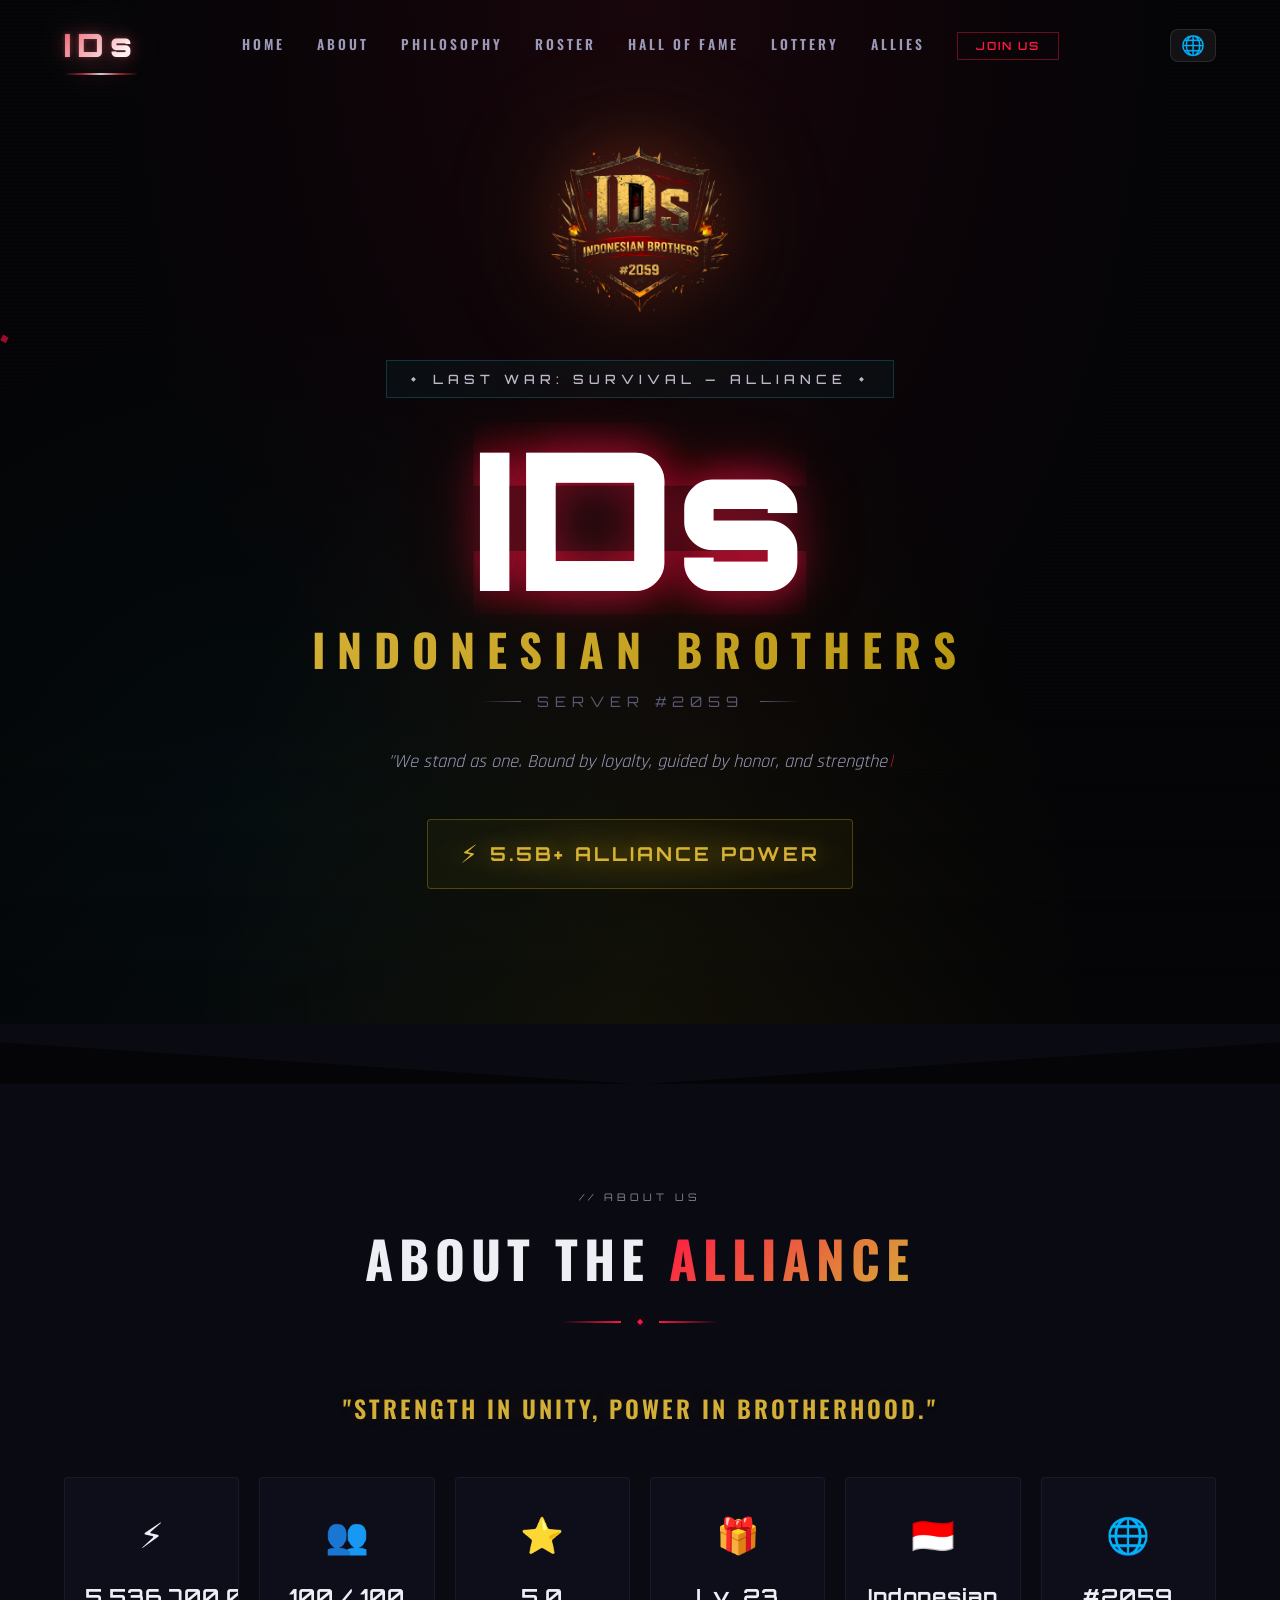
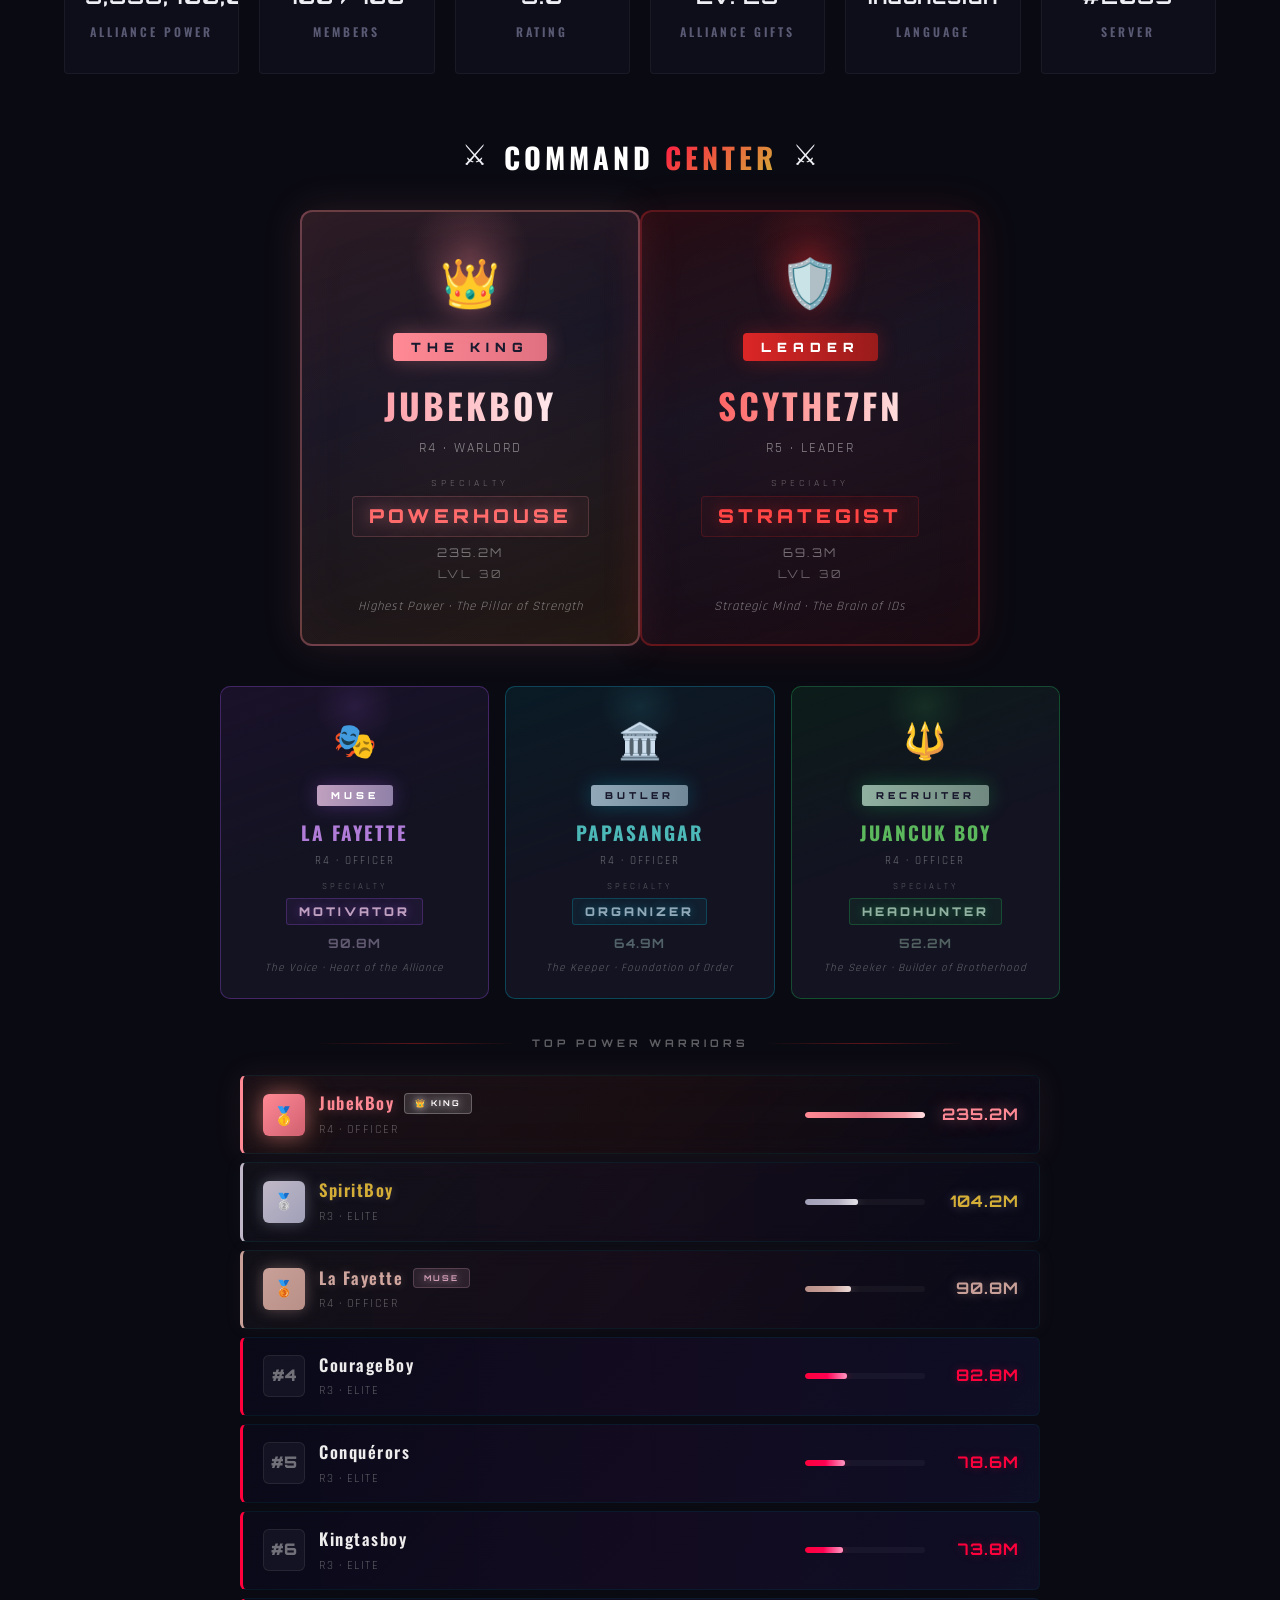
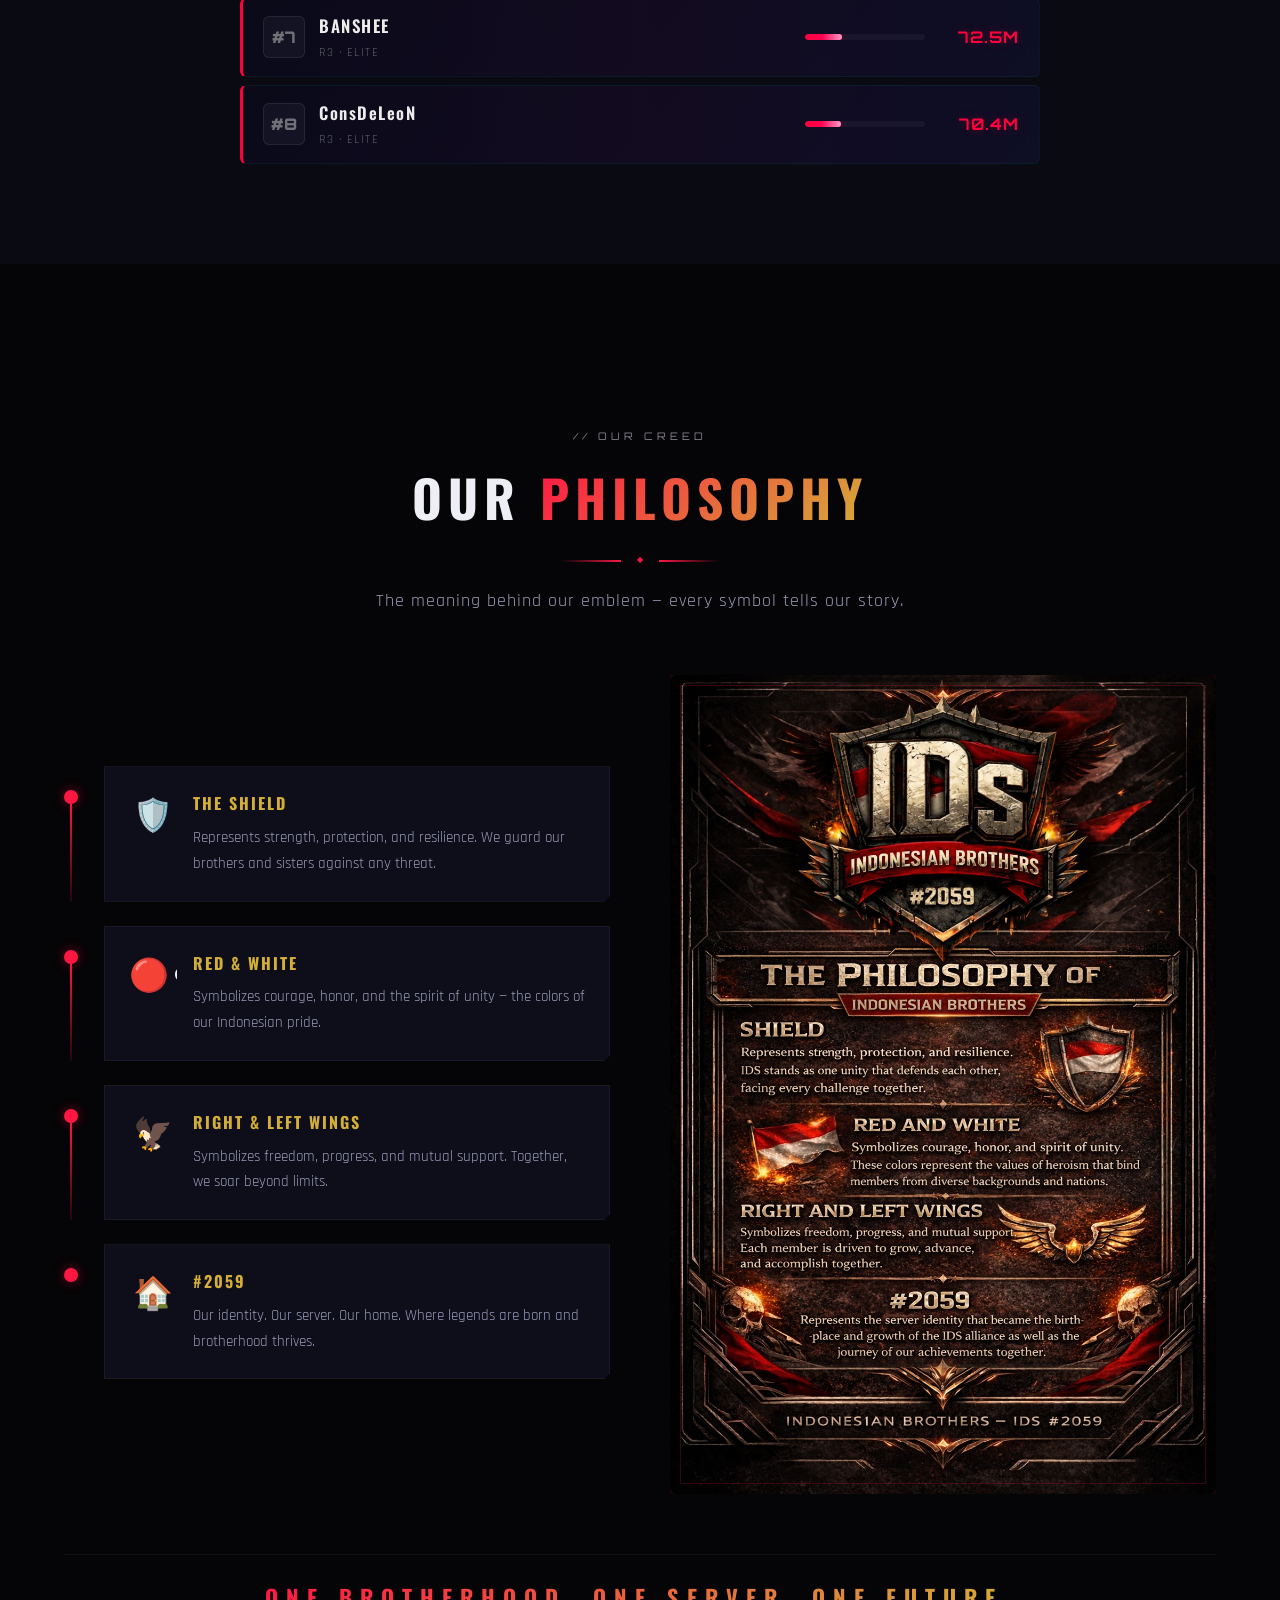
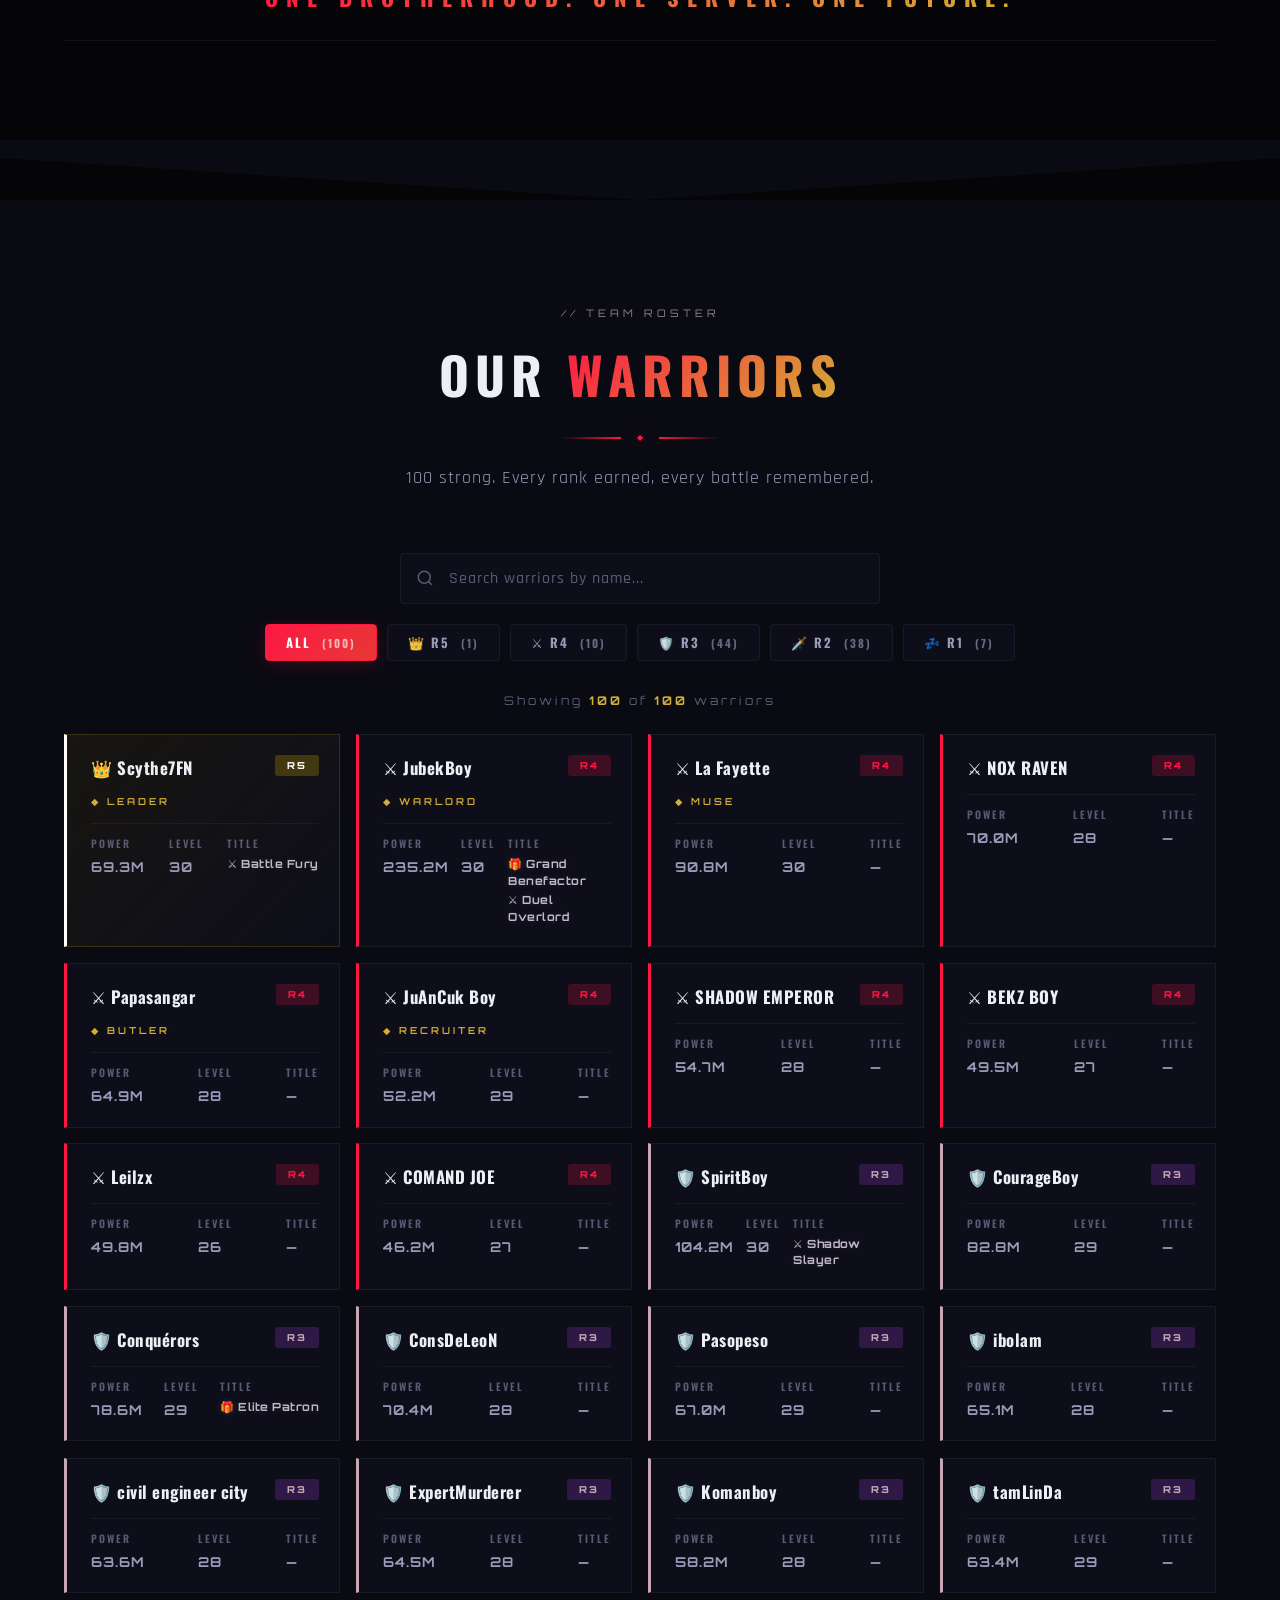
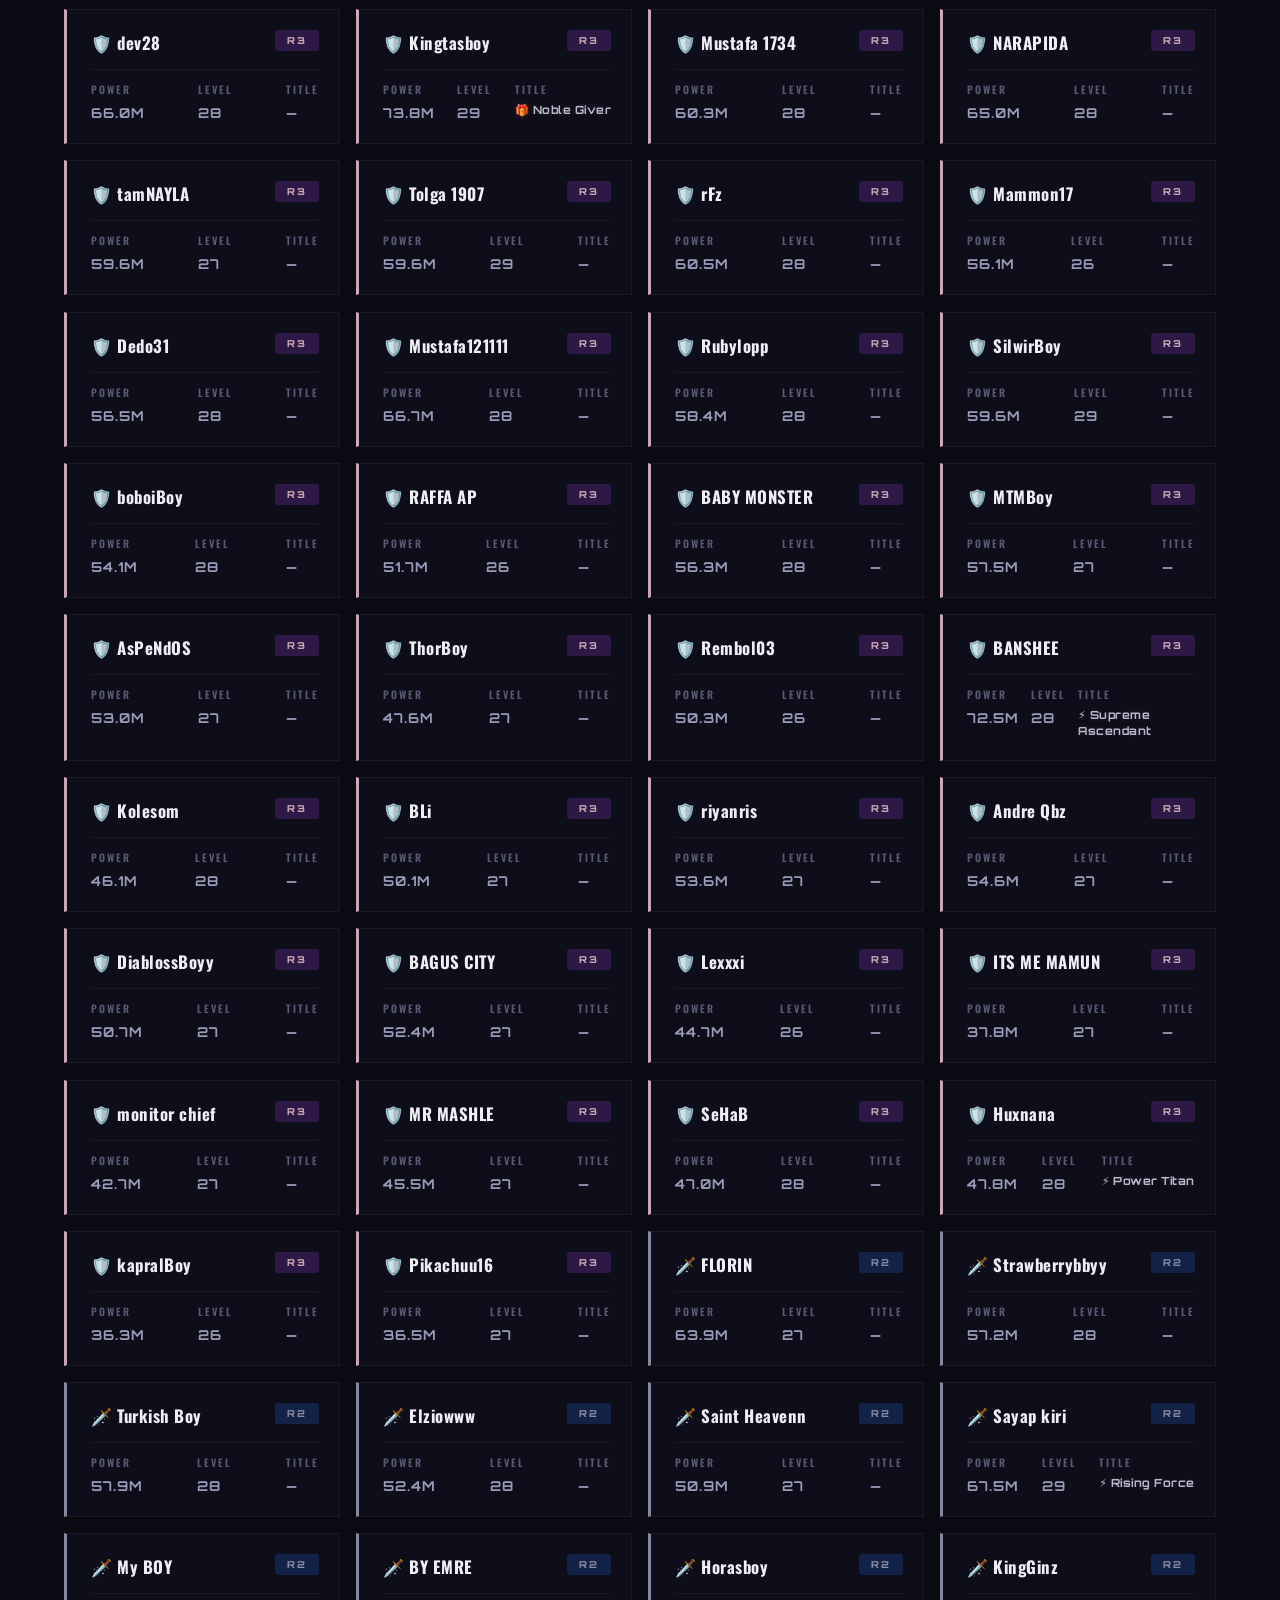
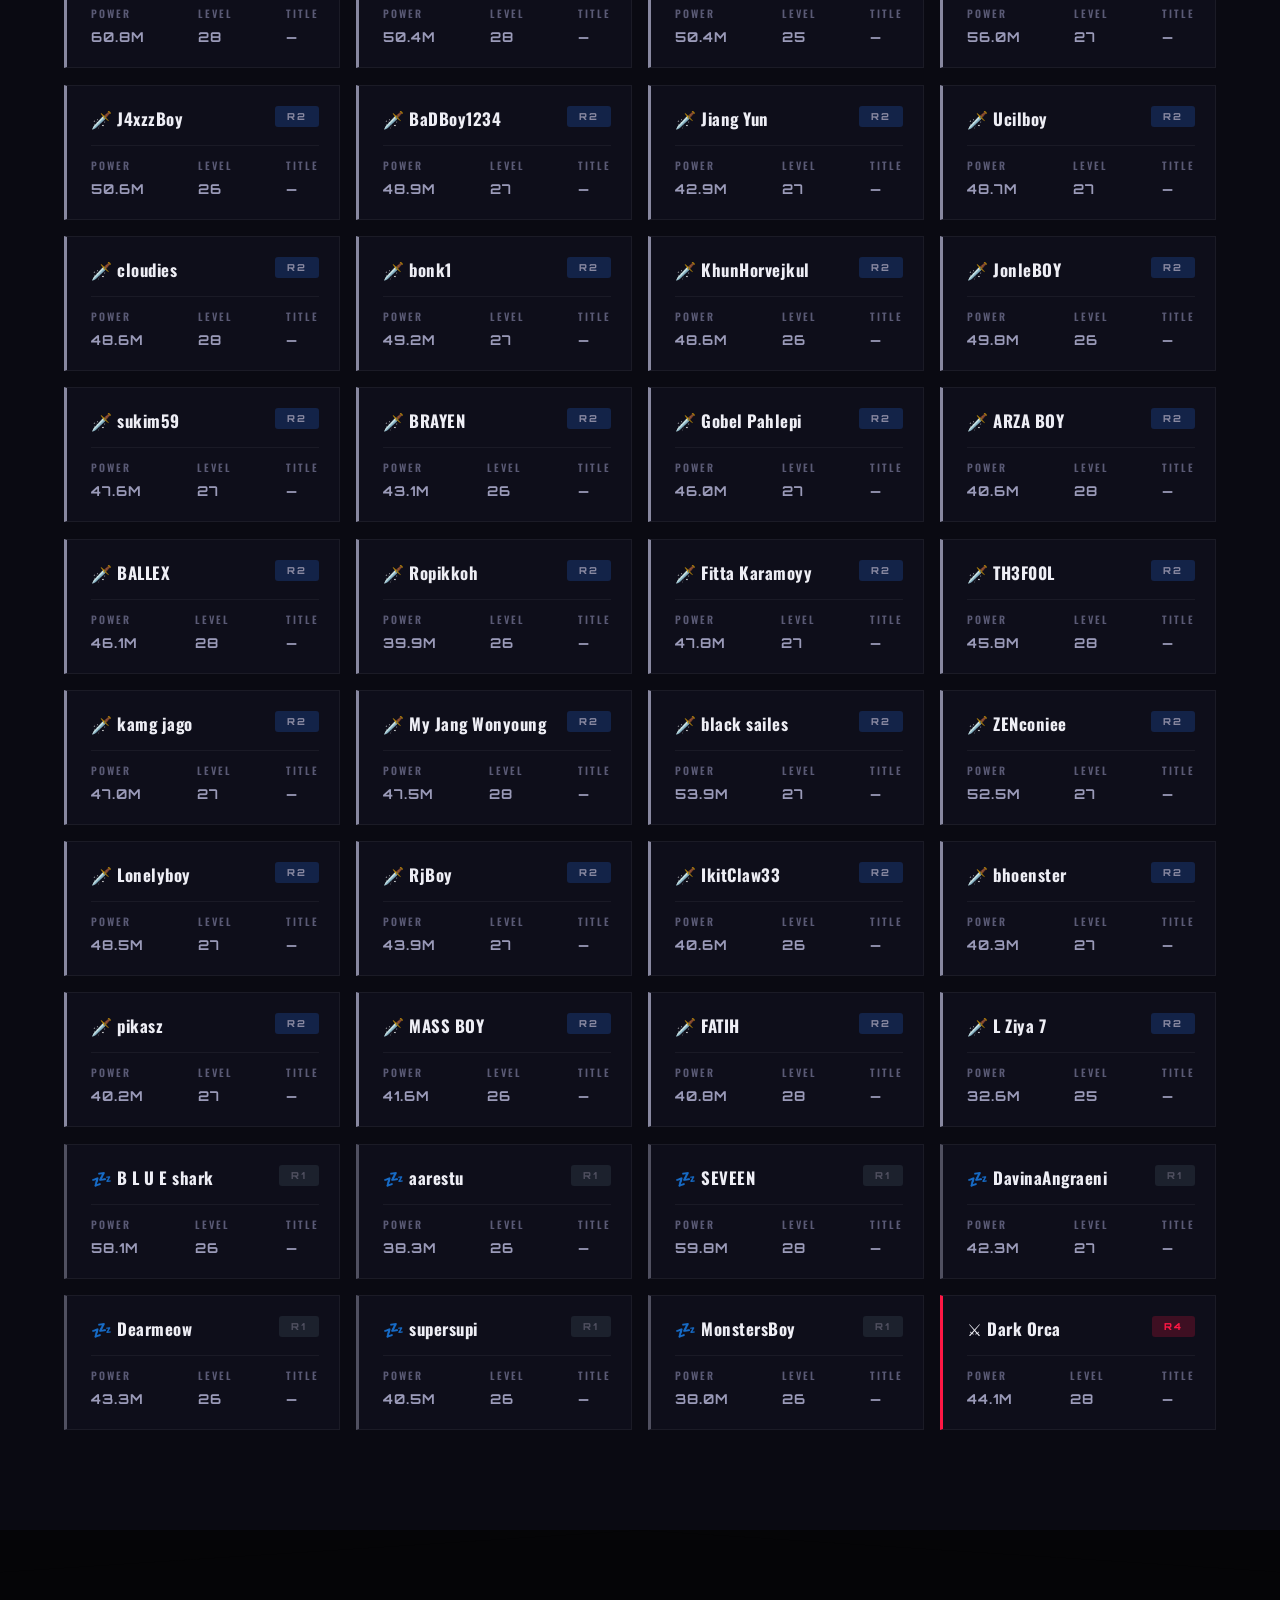
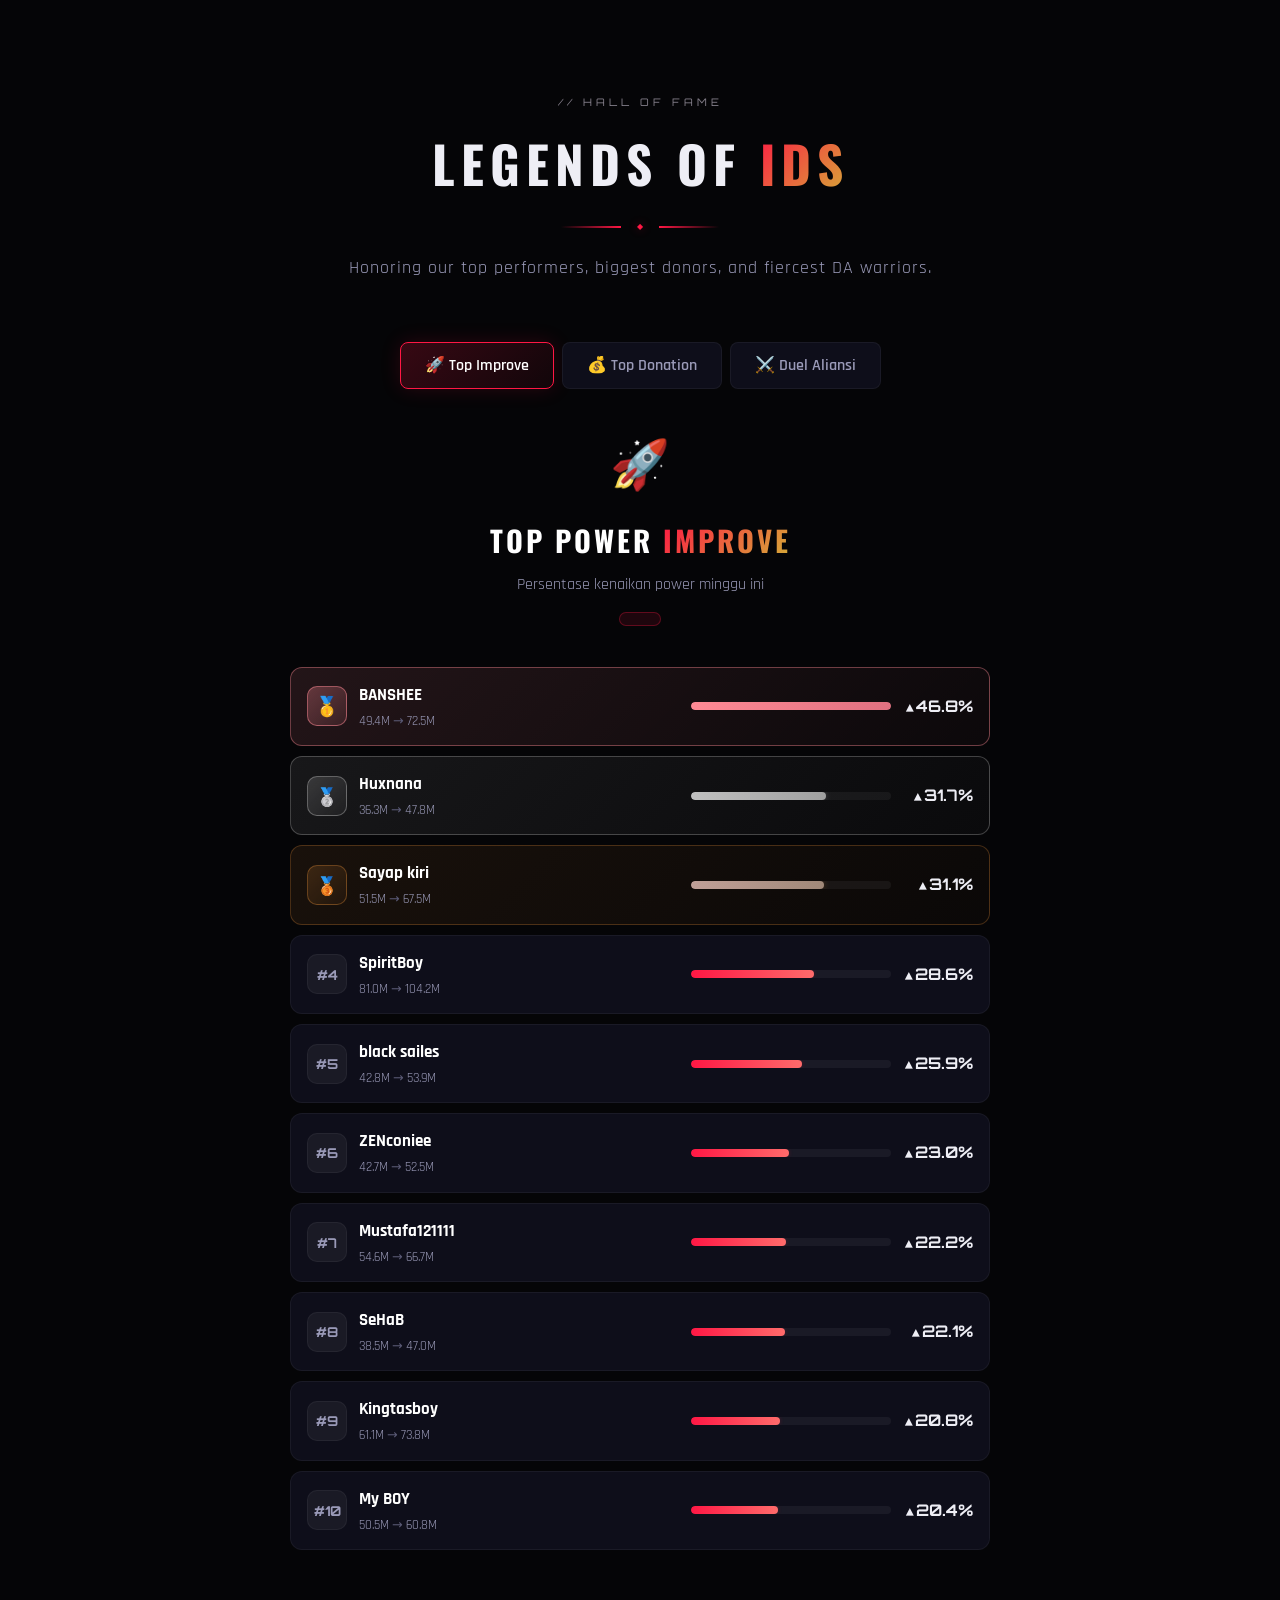
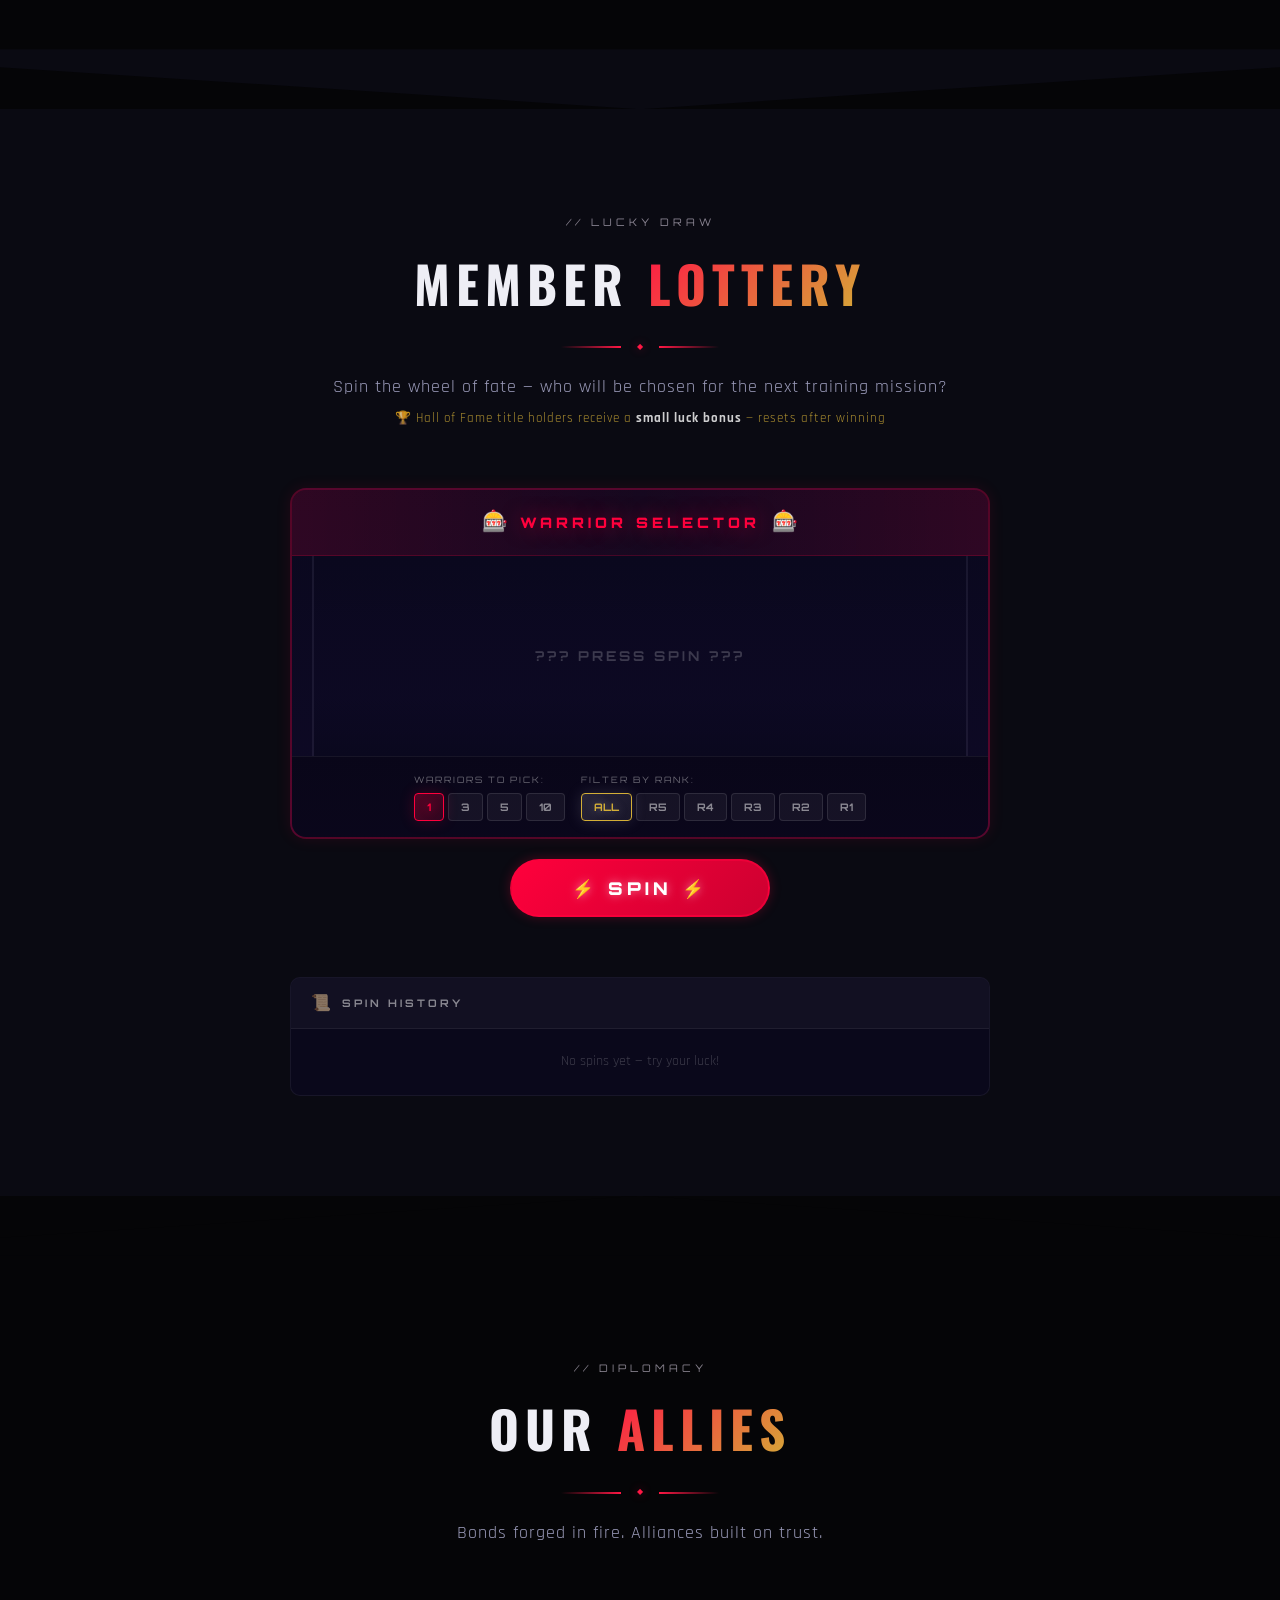
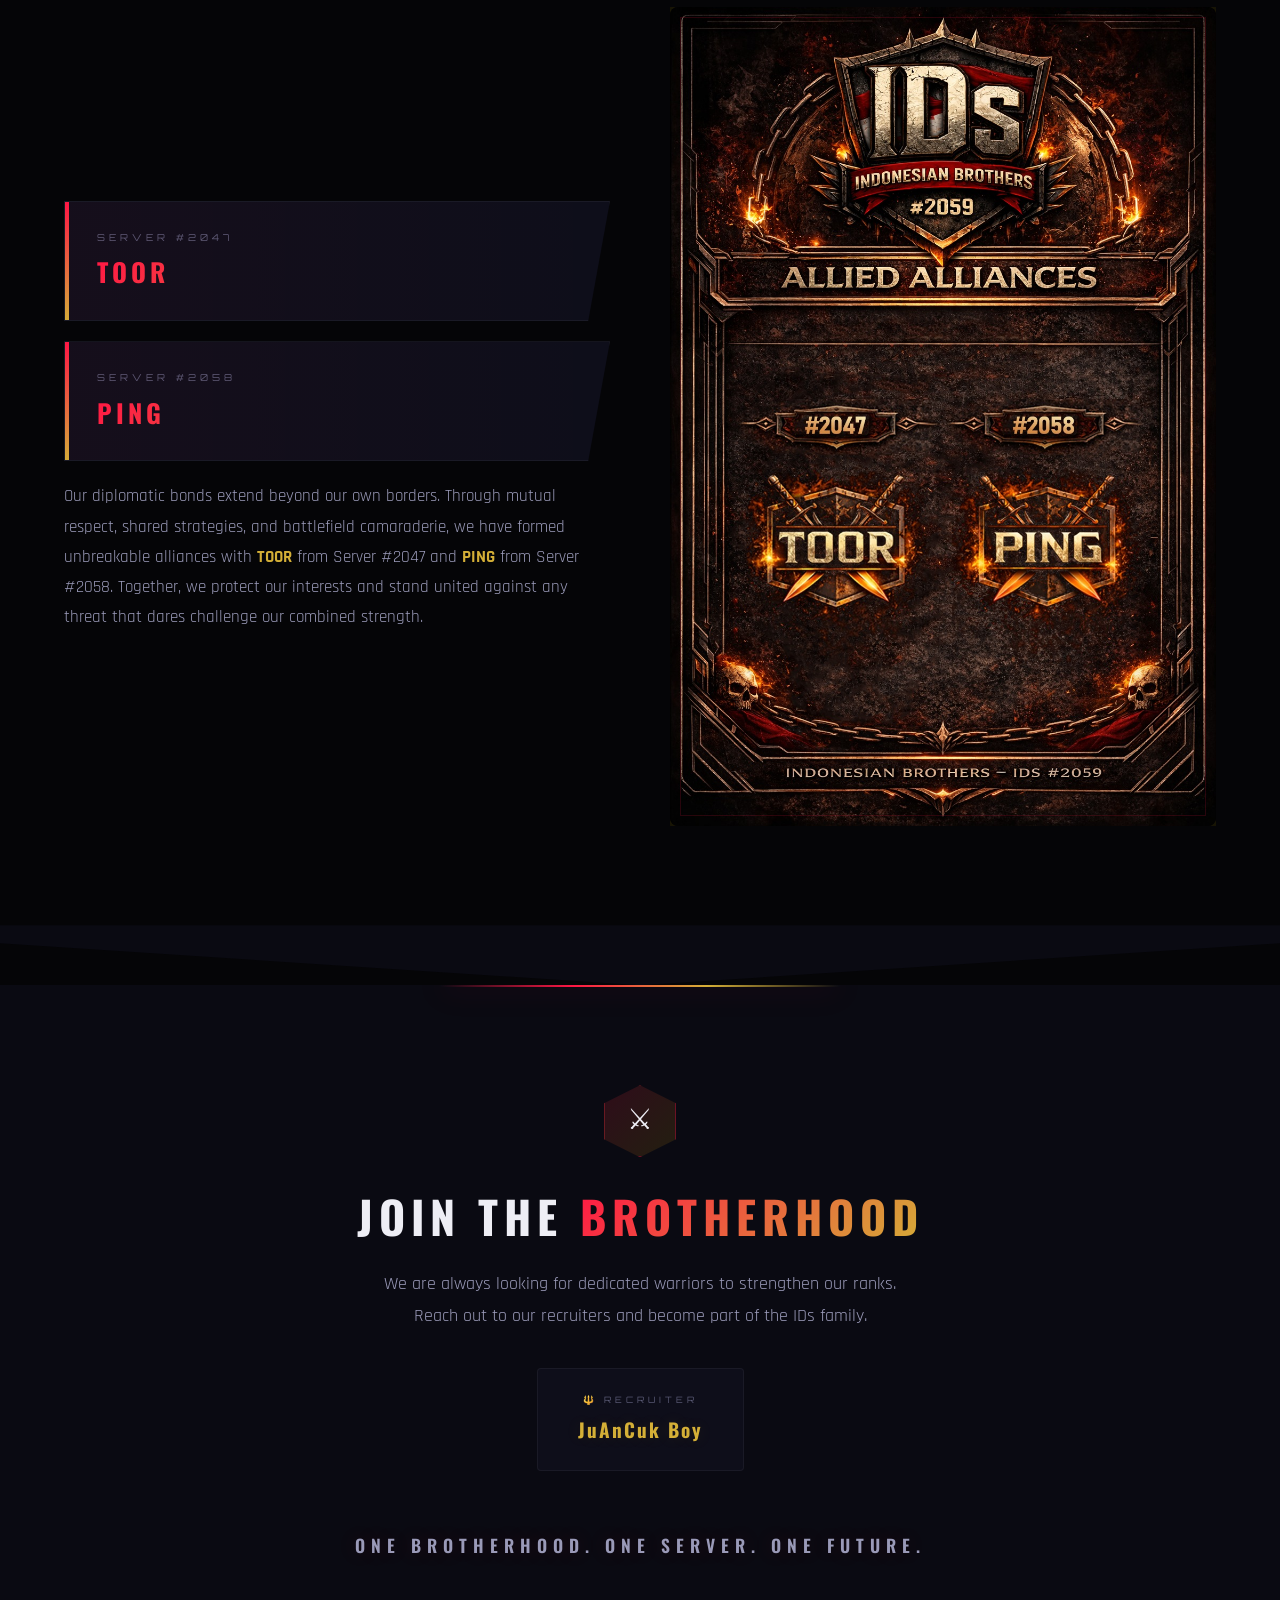
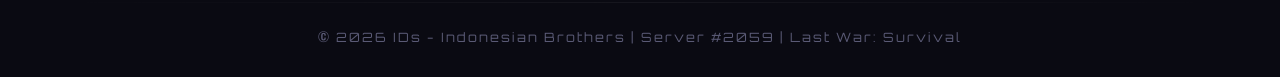
==== index.html @ 1ae6ea73 "fix: hide Google Translate toolbar bar completely - Expand CSS selectors to cover all Google Transla" ====
<!DOCTYPE html>
<html lang="en">
<head>
  <meta charset="UTF-8">
  <meta name="viewport" content="width=device-width, initial-scale=1.0, viewport-fit=cover">
  <meta name="theme-color" content="#050507">
  <title>IDs - Indonesian Brothers | Server #2059 | Last War: Survival</title>
  <meta name="description" content="Official website of IDs - Indonesian Brothers alliance from Last War: Survival, Server #2059. Strength in Unity, Power in Brotherhood.">
  <link rel="preconnect" href="https://fonts.googleapis.com">
  <link rel="preconnect" href="https://fonts.gstatic.com" crossorigin>
  <link href="https://fonts.googleapis.com/css2?family=Oswald:wght@300;400;500;600;700&family=Rajdhani:wght@300;400;500;600;700&family=Orbitron:wght@400;500;600;700;800;900&display=swap" rel="stylesheet">
  <link rel="stylesheet" href="styles.css">
  <style>
    /* Early hide Google Translate toolbar before CSS loads */
    body > .skiptranslate, .goog-te-banner-frame, .VIpgJd-ZVi9od-ORHb-OEVmcd, #goog-gt-tt { display: none !important; height: 0 !important; visibility: hidden !important; }
    body { top: 0 !important; }
    .translated-ltr, .translated-rtl { margin-top: 0 !important; }
  </style>
  <script>
    // Suppress errors from browser extensions (e.g. MetaMask)
    window.addEventListener('unhandledrejection', function(e) {
      if (e && e.reason && typeof e.reason.message === 'string' &&
          (e.reason.message.includes('MetaMask') || e.reason.message.includes('chrome-extension'))) {
        e.preventDefault();
      }
    });
  </script>
</head>
<body>

  <!-- ============================================
       NAVBAR
       ============================================ -->
  <nav class="navbar" id="navbar">
    <div class="container nav-container">
      <a href="#hero" class="nav-brand">
        <span class="holo-logo" data-text="IDs">IDs</span>
      </a>
      <ul class="nav-links" id="nav-links">
        <li><a href="#hero" class="nav-link">Home</a></li>
        <li><a href="#about" class="nav-link">About</a></li>
        <li><a href="#philosophy" class="nav-link">Philosophy</a></li>
        <li><a href="#members" class="nav-link">Roster</a></li>
        <li><a href="#halloffame" class="nav-link">Hall of Fame</a></li>
        <li><a href="#train-lottery" class="nav-link">Lottery</a></li>
        <li><a href="#allies" class="nav-link">Allies</a></li>
        <li><a href="#join" class="nav-link nav-link-cta">Join Us</a></li>
      </ul>
      <div class="nav-translate" id="nav-translate">
        <button class="translate-btn" id="translate-btn" aria-label="Translate page">
          <span class="translate-icon">🌐</span>
        </button>

        <div class="translate-dropdown" id="translate-dropdown"></div>
      </div>
      <button class="nav-toggle" id="nav-toggle" aria-label="Toggle navigation menu" aria-expanded="false">
        <span></span>
        <span></span>
        <span></span>
      </button>
    </div>
  </nav>

  <!-- Mobile Nav Overlay -->
  <div class="mobile-nav-overlay" id="mobile-nav-overlay"></div>

  <!-- ============================================
       HERO SECTION
       ============================================ -->
  <section id="hero" class="hero">
    <canvas id="hero-canvas" class="hero-canvas"></canvas>
    <div class="hero-scanlines"></div>
    <div class="hero-gradient-overlay"></div>

    <div class="hero-content">
      <div class="hero-emblem">
        <img src="assets/philosophy.png" alt="IDs Indonesian Brothers Emblem" class="hero-emblem-img">
      </div>

      <div class="hero-tag">
        <span class="tag-diamond">◆</span>
        LAST WAR: SURVIVAL — ALLIANCE
        <span class="tag-diamond">◆</span>
      </div>

      <h1 class="hero-title">
        <span class="glitch" data-text="IDs">IDs</span>
      </h1>
      <div class="hero-subtitle">INDONESIAN BROTHERS</div>
      <div class="hero-server notranslate">
        <span class="server-line"></span>
        SERVER #2059
        <span class="server-line"></span>
      </div>

      <p class="hero-slogan" id="hero-slogan"><span class="hero-slogan-cursor" id="slogan-cursor">|</span></p>

      <div class="hero-power">
        <div class="power-glow"></div>
        <span class="power-icon">⚡</span>
        <span class="power-text notranslate" id="hero-alliance-power">⏳ Loading...</span>
      </div>

    </div>
  </section>

  <!-- Angular Divider -->
  <div class="section-angle angle-down"></div>

  <!-- ============================================
       ABOUT / STATS SECTION
       ============================================ -->
  <section id="about" class="section section-dark">
    <div class="container">
      <div class="section-header reveal">
        <span class="section-tag">// ABOUT US</span>
        <h2 class="section-title">ABOUT THE <span class="text-accent">ALLIANCE</span></h2>
        <div class="section-divider">
          <span class="divider-line"></span>
          <span class="divider-diamond">◆</span>
          <span class="divider-line"></span>
        </div>
      </div>

      <p class="about-motto reveal">"Strength in Unity, Power in Brotherhood."</p>

      <div class="stats-grid">
        <div class="stat-card reveal" data-delay="0">
          <div class="stat-card-border"></div>
          <div class="stat-icon">⚡</div>
          <div class="stat-value counter notranslate" id="stat-alliance-power" data-target="0" data-suffix="" data-format="comma">0</div>
          <div class="stat-label">ALLIANCE POWER</div>
        </div>
        <div class="stat-card reveal" data-delay="100">
          <div class="stat-card-border"></div>
          <div class="stat-icon">👥</div>
          <div class="stat-value notranslate"><span class="counter" data-target="100" data-suffix="" data-format="plain">0</span> / 100</div>
          <div class="stat-label">MEMBERS</div>
        </div>
        <div class="stat-card reveal" data-delay="200">
          <div class="stat-card-border"></div>
          <div class="stat-icon">⭐</div>
          <div class="stat-value notranslate"><span class="counter" data-target="5.0" data-suffix="" data-format="decimal">0</span></div>
          <div class="stat-label">RATING</div>
        </div>
        <div class="stat-card reveal" data-delay="300">
          <div class="stat-card-border"></div>
          <div class="stat-icon">🎁</div>
          <div class="stat-value notranslate">Lv. <span class="counter" data-target="23" data-suffix="" data-format="plain">0</span></div>
          <div class="stat-label">ALLIANCE GIFTS</div>
        </div>
        <div class="stat-card reveal" data-delay="400">
          <div class="stat-card-border"></div>
          <div class="stat-icon">🇮🇩</div>
          <div class="stat-value notranslate">Indonesian</div>
          <div class="stat-label">LANGUAGE</div>
        </div>
        <div class="stat-card reveal" data-delay="500">
          <div class="stat-card-border"></div>
          <div class="stat-icon">🌐</div>
          <div class="stat-value notranslate">#<span class="counter" data-target="2059" data-suffix="" data-format="plain">0</span></div>
          <div class="stat-label">SERVER</div>
        </div>
      </div>

      <!-- TOP POWER LEADERBOARD -->
      <div class="top-power-section reveal">
        <div class="top-power-header">
          <span class="top-power-icon">⚔️</span>
          <h3 class="top-power-title">COMMAND <span class="text-accent">CENTER</span></h3>
          <span class="top-power-icon">⚔️</span>
        </div>

        <!-- Featured Duo: King & Leader -->
        <div class="featured-duo" id="featured-duo">
          <!-- Rendered by JavaScript -->
        </div>

        <!-- Other Role Cards -->
        <div class="role-cards-section" id="role-cards">
          <!-- Rendered by JavaScript -->
        </div>

        <div class="top-power-divider">
          <span class="divider-line"></span>
          <span class="divider-label">TOP POWER WARRIORS</span>
          <span class="divider-line"></span>
        </div>

        <div class="top-power-leaderboard" id="top-power-leaderboard">
          <!-- Rendered by JavaScript -->
        </div>
      </div>
    </div>
  </section>

  <!-- Angular Divider -->
  <div class="section-angle angle-up"></div>

  <!-- ============================================
       PHILOSOPHY SECTION
       ============================================ -->
  <section id="philosophy" class="section section-darker">
    <div class="container">
      <div class="section-header reveal">
        <span class="section-tag">// OUR CREED</span>
        <h2 class="section-title">OUR <span class="text-accent">PHILOSOPHY</span></h2>
        <div class="section-divider">
          <span class="divider-line"></span>
          <span class="divider-diamond">◆</span>
          <span class="divider-line"></span>
        </div>
        <p class="section-subtitle">The meaning behind our emblem — every symbol tells our story.</p>
      </div>

      <div class="philosophy-content">
        <div class="philosophy-timeline reveal-left">
          <div class="timeline-item">
            <div class="timeline-dot"></div>
            <div class="timeline-connector"></div>
            <div class="timeline-card">
              <div class="timeline-icon">🛡️</div>
              <div class="timeline-body">
                <h3 class="timeline-title">THE SHIELD</h3>
                <p class="timeline-desc">Represents strength, protection, and resilience. We guard our brothers and sisters against any threat.</p>
              </div>
            </div>
          </div>
          <div class="timeline-item">
            <div class="timeline-dot"></div>
            <div class="timeline-connector"></div>
            <div class="timeline-card">
              <div class="timeline-icon">🔴⚪</div>
              <div class="timeline-body">
                <h3 class="timeline-title">RED &amp; WHITE</h3>
                <p class="timeline-desc">Symbolizes courage, honor, and the spirit of unity — the colors of our Indonesian pride.</p>
              </div>
            </div>
          </div>
          <div class="timeline-item">
            <div class="timeline-dot"></div>
            <div class="timeline-connector"></div>
            <div class="timeline-card">
              <div class="timeline-icon">🦅</div>
              <div class="timeline-body">
                <h3 class="timeline-title">RIGHT &amp; LEFT WINGS</h3>
                <p class="timeline-desc">Symbolizes freedom, progress, and mutual support. Together, we soar beyond limits.</p>
              </div>
            </div>
          </div>
          <div class="timeline-item">
            <div class="timeline-dot"></div>
            <div class="timeline-card">
              <div class="timeline-icon">🏠</div>
              <div class="timeline-body">
                <h3 class="timeline-title">#2059</h3>
                <p class="timeline-desc">Our identity. Our server. Our home. Where legends are born and brotherhood thrives.</p>
              </div>
            </div>
          </div>
        </div>
        <div class="philosophy-image reveal-right">
          <div class="philosophy-frame">
            <img src="assets/alliance-info.jpeg" alt="The Philosophy of Indonesian Brothers" loading="lazy">
            <div class="philosophy-frame-border"></div>
          </div>
        </div>
      </div>

      <div class="philosophy-tagline reveal">
        <span class="tagline-text">ONE BROTHERHOOD. ONE SERVER. ONE FUTURE.</span>
      </div>
    </div>
  </section>

  <!-- Angular Divider -->
  <div class="section-angle angle-down"></div>

  <!-- ============================================
       MEMBERS / ROSTER SECTION
       ============================================ -->
  <section id="members" class="section section-dark">
    <div class="container">
      <div class="section-header reveal">
        <span class="section-tag">// TEAM ROSTER</span>
        <h2 class="section-title">OUR <span class="text-accent">WARRIORS</span></h2>
        <div class="section-divider">
          <span class="divider-line"></span>
          <span class="divider-diamond">◆</span>
          <span class="divider-line"></span>
        </div>
        <p class="section-subtitle">100 strong. Every rank earned, every battle remembered.</p>
      </div>

      <div class="members-controls reveal">
        <div class="search-bar">
          <span class="search-icon">
            <svg width="18" height="18" viewBox="0 0 24 24" fill="none" stroke="currentColor" stroke-width="2"><circle cx="11" cy="11" r="8"/><path d="m21 21-4.35-4.35"/></svg>
          </span>
          <input type="text" id="member-search" placeholder="Search warriors by name..." autocomplete="off">
          <span class="search-glow"></span>
        </div>
        <div class="filter-tabs">
          <button class="filter-btn active" data-rank="All">ALL <span class="count">(100)</span></button>
          <button class="filter-btn" data-rank="R5">👑 R5 <span class="count">(1)</span></button>
          <button class="filter-btn" data-rank="R4">⚔️ R4 <span class="count">(10)</span></button>
          <button class="filter-btn" data-rank="R3">🛡️ R3 <span class="count">(44)</span></button>
          <button class="filter-btn" data-rank="R2">🗡️ R2 <span class="count">(38)</span></button>
          <button class="filter-btn" data-rank="R1">💤 R1 <span class="count">(7)</span></button>
        </div>
      </div>

      <div class="member-count-display" id="member-count">
        Showing <span>100</span> of <span>100</span> warriors
      </div>

      <div class="members-grid" id="members-grid">
        <!-- Rendered by JavaScript -->
      </div>
    </div>
  </section>


  <!-- ============================================
       HALL OF FAME SECTION  
       ============================================ -->
  <div class="section-angle angle-up"></div>
  
  <section id="halloffame" class="section section-darker">
    <div class="container">
      <div class="section-header reveal">
        <span class="section-tag">// HALL OF FAME</span>
        <h2 class="section-title">LEGENDS OF <span class="text-accent">IDs</span></h2>
        <div class="section-divider">
          <span class="divider-line"></span>
          <span class="divider-diamond">◆</span>
          <span class="divider-line"></span>
        </div>
        <p class="section-subtitle">Honoring our top performers, biggest donors, and fiercest DA warriors.</p>
      </div>

      <!-- HoF Tabs -->
      <div class="hof-tabs reveal">
        <button class="hof-tab active" data-hof="improve">🚀 Top Improve</button>
        <button class="hof-tab" data-hof="donation">💰 Top Donation</button>
        <button class="hof-tab" data-hof="duel">⚔️ Duel Aliansi</button>
      </div>

      <!-- Tab: Top Improve -->
      <div class="hof-panel active" id="hof-improve">
        <div class="hof-improve-container reveal">
          <div class="hof-improve-header">
            <div class="hof-improve-icon">🚀</div>
            <h3 class="hof-improve-title">TOP POWER <span class="text-accent">IMPROVE</span></h3>
            <p class="hof-improve-subtitle">Persentase kenaikan power minggu ini</p>
            <div class="hof-improve-week" id="hof-improve-week"></div>
          </div>
          <div class="hof-improve-leaderboard" id="hof-improve-leaderboard">
            <div class="hof-improve-loading">
              <div class="hof-improve-spinner"></div>
              <span>Memuat data...</span>
            </div>
          </div>
        </div>
      </div>

      <!-- Tab: Top Donation -->
      <div class="hof-panel" id="hof-donation">
        <div class="hof-leaderboard-container reveal">
          <div class="hof-lb-header">
            <span class="hof-lb-icon">💰</span>
            <div>
              <h3 class="hof-lb-title">Top Donasi</h3>
              <p class="hof-lb-week" id="hof-donation-week">📅 Loading...</p>
            </div>
          </div>
          <div class="hof-lb-list" id="hof-donation-leaderboard">
            <div class="hof-lb-loading">Loading data...</div>
          </div>
        </div>
      </div>

      <!-- Tab: Duel Aliansi -->
      <div class="hof-panel" id="hof-duel">
        <div class="hof-leaderboard-container reveal">
          <div class="hof-lb-header">
            <span class="hof-lb-icon">⚔️</span>
            <div>
              <h3 class="hof-lb-title">Duel Aliansi</h3>
              <p class="hof-lb-week" id="hof-duel-week">📅 Loading...</p>
            </div>
          </div>
          <div class="hof-lb-list" id="hof-duel-leaderboard">
            <div class="hof-lb-loading">Loading data...</div>
          </div>
        </div>
      </div>
    </div>
  </section>

  <div class="section-angle angle-down"></div>

  <!-- ============================================
       TRAIN LOTTERY SECTION
       ============================================ -->
  <section id="train" class="section section-dark">
    <div class="container">
      <div class="section-header reveal" id="train-lottery">
        <span class="section-tag">// LUCKY DRAW</span>
        <h2 class="section-title">MEMBER <span class="text-accent">LOTTERY</span></h2>
        <div class="section-divider">
          <span class="divider-line"></span>
          <span class="divider-diamond">◆</span>
          <span class="divider-line"></span>
        </div>
        <p class="section-subtitle">Spin the wheel of fate — who will be chosen for the next training mission?</p>
        <p class="lottery-hof-info">🏆 Hall of Fame title holders receive a <strong>small luck bonus</strong> — resets after winning</p>
      </div>

      <div class="train-lottery-container reveal">
        <!-- Slot Machine Display -->
        <div class="slot-machine notranslate">
          <div class="slot-frame">
            <div class="slot-glow"></div>
            <div class="slot-header">
              <span class="slot-icon">🎰</span>
              <span class="slot-title">WARRIOR SELECTOR</span>
              <span class="slot-icon">🎰</span>
            </div>
            <div class="slot-window">
              <div class="slot-reel" id="slot-reel">
                <div class="slot-item slot-placeholder">??? PRESS SPIN ???</div>
              </div>
            </div>
            <div class="slot-footer">
              <div class="slot-count-selector">
                <label class="slot-label">Warriors to pick:</label>
                <div class="slot-count-btns">
                  <button class="slot-count-btn active" data-count="1">1</button>
                  <button class="slot-count-btn" data-count="3">3</button>
                  <button class="slot-count-btn" data-count="5">5</button>
                  <button class="slot-count-btn" data-count="10">10</button>
                </div>
              </div>
              <div class="slot-rank-filter">
                <label class="slot-label">Filter by rank:</label>
                <div class="slot-rank-btns">
                  <button class="slot-rank-btn active" data-rank="All">ALL</button>
                  <button class="slot-rank-btn" data-rank="R5">R5</button>
                  <button class="slot-rank-btn" data-rank="R4">R4</button>
                  <button class="slot-rank-btn" data-rank="R3">R3</button>
                  <button class="slot-rank-btn" data-rank="R2">R2</button>
                  <button class="slot-rank-btn" data-rank="R1">R1</button>
                </div>
              </div>
            </div>
          </div>
          <button class="spin-btn" id="spin-btn">
            <span class="spin-btn-text">⚡ SPIN ⚡</span>
            <span class="spin-btn-glow"></span>
          </button>
        </div>

        <!-- Results Display -->
        <div class="lottery-results notranslate" id="lottery-results">
          <!-- Filled by JS -->
        </div>

        <!-- History -->
        <div class="lottery-history notranslate" id="lottery-history">
          <div class="history-header">
            <span class="history-icon">📜</span>
            <span>SPIN HISTORY</span>
          </div>
          <div class="history-list" id="history-list">
            <div class="history-empty">No spins yet — try your luck!</div>
          </div>
        </div>
      </div>
    </div>
  </section>

  <!-- Angular Divider -->
  <div class="section-angle angle-up"></div>

  <!-- ============================================
       ALLIES SECTION
       ============================================ -->
  <section id="allies" class="section section-darker">
    <div class="container">
      <div class="section-header reveal">
        <span class="section-tag">// DIPLOMACY</span>
        <h2 class="section-title">OUR <span class="text-accent">ALLIES</span></h2>
        <div class="section-divider">
          <span class="divider-line"></span>
          <span class="divider-diamond">◆</span>
          <span class="divider-line"></span>
        </div>
        <p class="section-subtitle">Bonds forged in fire. Alliances built on trust.</p>
      </div>

      <div class="allies-content">
        <div class="allies-info reveal-left">
          <div class="ally-banner">
            <div class="ally-banner-accent"></div>
            <div class="ally-banner-content">
              <div class="ally-server notranslate">SERVER #2047</div>
              <div class="ally-name notranslate">TOOR</div>
            </div>
            <div class="ally-banner-glow"></div>
          </div>
          <div class="ally-banner">
            <div class="ally-banner-accent"></div>
            <div class="ally-banner-content">
              <div class="ally-server notranslate">SERVER #2058</div>
              <div class="ally-name notranslate">PING</div>
            </div>
            <div class="ally-banner-glow"></div>
          </div>
          <p class="allies-description">
            Our diplomatic bonds extend beyond our own borders. Through mutual respect, shared strategies,
            and battlefield camaraderie, we have formed unbreakable alliances with <strong>TOOR</strong> from
            Server #2047 and <strong>PING</strong> from Server #2058. Together, we protect our interests and
            stand united against any threat that dares challenge our combined strength.
          </p>
        </div>
        <div class="allies-image reveal-right">
          <div class="allies-frame">
            <img src="assets/alliance-detail.jpeg" alt="IDs Allied Alliances - TOOR #2047 & PING #2058" loading="lazy">
            <div class="allies-frame-border"></div>
          </div>
        </div>
      </div>
    </div>
  </section>

  <!-- Angular Divider -->
  <div class="section-angle angle-down"></div>

  <!-- ============================================
       FOOTER / JOIN US
       ============================================ -->
  <footer id="join" class="footer">
    <div class="footer-glow"></div>
    <div class="container">
      <div class="join-section reveal">
        <div class="join-icon-wrapper">
          <div class="join-hex">
            <span>⚔️</span>
          </div>
        </div>
        <h2 class="join-title">JOIN THE <span class="text-accent">BROTHERHOOD</span></h2>
        <p class="join-desc">
          We are always looking for dedicated warriors to strengthen our ranks.<br>
          Reach out to our recruiters and become part of the IDs family.
        </p>
        <div class="contact-info">
          <div class="contact-card">
            <div class="contact-card-border"></div>
            <div class="contact-label">🔱 RECRUITER</div>
            <div class="contact-name notranslate">JuAnCuk Boy</div>
          </div>
        </div>
      </div>

      <div class="footer-tagline">
        <span class="tagline-glow">ONE BROTHERHOOD. ONE SERVER. ONE FUTURE.</span>
      </div>

      <div class="footer-bottom">
        <span class="footer-line"></span>
        <p class="notranslate">© 2026 IDs - Indonesian Brothers | Server #2059 | Last War: Survival</p>
      </div>
    </div>
  </footer>


  <script src="script.js"></script>
</body>
</html>
---- styles.css ----
/* ============================================
   IDs - Indonesian Brothers | ESPORTS REDESIGN
   ============================================ */

/* --- Google Fonts Import --- */
/* Google Fonts loaded via <link> tags in HTML for better performance */

/* --- CSS Variables --- */
:root {
  --bg-primary: #050507;
  --bg-secondary: #0a0a12;
  --bg-card: #0e0e1a;
  --bg-card-hover: #141424;
  --red-primary: #ff1744;
  --red-dark: #e53935;
  --red-glow: rgba(255, 23, 68, 0.4);
  --red-glow-soft: rgba(255, 23, 68, 0.15);
  --gold-primary: #d4af37;
  --gold-dark: #b8960f;
  --gold-glow: rgba(212, 175, 55, 0.3);
  --gold-glow-soft: rgba(212, 175, 55, 0.12);
  --cyan-primary: #c0b8c8;
  --cyan-glow: rgba(192, 184, 200, 0.15);
  --text-primary: #eeeef5;
  --text-secondary: #9a9ab8;
  --text-muted: #5a5a75;
  --border-color: rgba(255, 255, 255, 0.05);
  --border-glow: rgba(255, 23, 68, 0.15);
  --rank-r5: #ffffff;
  --rank-r4: #ff1744;
  --rank-r3: #c8a8b4;
  --rank-r2: #8888a0;
  --rank-r1: #505060;
  --font-heading: 'Oswald', 'Rajdhani', system-ui, sans-serif;
  --font-body: 'Rajdhani', system-ui, sans-serif;
  --font-accent: 'Orbitron', 'Oswald', system-ui, sans-serif;
  --transition-fast: 0.2s ease;
  --transition-medium: 0.4s cubic-bezier(0.25, 0.46, 0.45, 0.94);
  --transition-slow: 0.6s cubic-bezier(0.25, 0.46, 0.45, 0.94);
}

/* --- Reset & Base --- */
*, *::before, *::after {
  margin: 0;
  padding: 0;
  box-sizing: border-box;
}

html {
  scroll-behavior: smooth;
  scroll-padding-top: 70px;
  -webkit-tap-highlight-color: transparent;
}

body {
  font-family: var(--font-body);
  background: var(--bg-primary);
  color: var(--text-primary);
  line-height: 1.6;
  overflow-x: hidden;
  font-size: 16px;
  -webkit-font-smoothing: antialiased;
  -moz-osx-font-smoothing: grayscale;
}

a {
  text-decoration: none;
  color: inherit;
}

img {
  max-width: 100%;
  height: auto;
  display: block;
}

ul { list-style: none; }

/* --- Selection --- */
::selection {
  background: var(--red-primary);
  color: #fff;
}

/* --- Scrollbar --- */
::-webkit-scrollbar { width: 6px; }
::-webkit-scrollbar-track { background: var(--bg-primary); }
::-webkit-scrollbar-thumb {
  background: linear-gradient(to bottom, var(--red-primary), var(--gold-primary));
  border-radius: 3px;
}

/* --- Container --- */
.container {
  max-width: 1200px;
  margin: 0 auto;
  padding: 0 24px;
}

/* --- Accent Text --- */
.text-accent {
  background: linear-gradient(135deg, var(--red-primary), var(--gold-primary));
  -webkit-background-clip: text;
  -webkit-text-fill-color: transparent;
  background-clip: text;
}

/* ============================================
   NAVBAR
   ============================================ */
.navbar {
  position: fixed;
  top: 0;
  left: 0;
  right: 0;
  z-index: 1000;
  padding: 20px 0;
  transition: all var(--transition-medium);
  background: transparent;
}

.navbar.scrolled {
  background: rgba(5, 5, 7, 0.92);
  backdrop-filter: blur(24px);
  -webkit-backdrop-filter: blur(24px);
  padding: 10px 0;
  border-bottom: 1px solid var(--border-glow);
  box-shadow: 0 4px 30px rgba(0, 0, 0, 0.5), 0 0 40px rgba(255, 23, 68, 0.05);
}

.nav-container {
  display: flex;
  justify-content: space-between;
  align-items: center;
}

.nav-brand {
  font-family: var(--font-accent);
  font-size: 1.6rem;
  font-weight: 900;
  letter-spacing: 3px;
  transition: var(--transition-fast);
  display: flex;
  align-items: center;
  gap: 2px;
}

/* HOLOGRAM LOGO */
.holo-logo {
  position: relative;
  font-family: 'Orbitron', sans-serif;
  font-size: 2rem;
  font-weight: 900;
  letter-spacing: 6px;
  background: linear-gradient(
    135deg,
    rgba(255, 60, 80, 0.9) 0%,
    rgba(255, 255, 255, 1) 25%,
    rgba(255, 40, 60, 0.85) 50%,
    rgba(255, 220, 220, 0.95) 75%,
    rgba(255, 50, 70, 0.9) 100%
  );
  background-size: 300% 300%;
  -webkit-background-clip: text;
  -webkit-text-fill-color: transparent;
  background-clip: text;
  animation: holoShift 4s ease-in-out infinite;
  filter: drop-shadow(0 0 8px rgba(255, 60, 80, 0.4))
         drop-shadow(0 0 25px rgba(255, 255, 255, 0.15));
  transition: all 0.4s ease;
}

.holo-logo::before {
  content: attr(data-text);
  position: absolute;
  top: 0; left: 0;
  background: linear-gradient(
    135deg,
    rgba(255, 255, 255, 0.6) 0%,
    rgba(255, 80, 100, 0.3) 50%,
    rgba(255, 255, 255, 0.5) 100%
  );
  background-size: 200% 200%;
  -webkit-background-clip: text;
  -webkit-text-fill-color: transparent;
  background-clip: text;
  animation: holoGhost 3s ease-in-out infinite alternate;
  opacity: 0.4;
  filter: blur(2px);
  z-index: -1;
}

.holo-logo::after {
  content: "";
  position: absolute;
  bottom: -4px;
  left: 0; right: 0;
  height: 2px;
  background: linear-gradient(90deg,
    transparent,
    rgba(255, 60, 80, 0.6),
    rgba(255, 255, 255, 0.8),
    rgba(255, 60, 80, 0.6),
    transparent
  );
  animation: holoLine 2.5s ease-in-out infinite;
  border-radius: 2px;
}

.nav-brand:hover .holo-logo {
  filter: drop-shadow(0 0 15px rgba(255, 60, 80, 0.7))
         drop-shadow(0 0 40px rgba(255, 255, 255, 0.3))
         drop-shadow(0 0 60px rgba(255, 60, 80, 0.2));
  letter-spacing: 8px;
}

@keyframes holoShift {
  0%   { background-position: 0% 50%; }
  50%  { background-position: 100% 50%; }
  100% { background-position: 0% 50%; }
}

@keyframes holoGhost {
  0%   { transform: translate(-1px, -1px) scale(1.02); opacity: 0.3; }
  50%  { transform: translate(1px, 1px) scale(0.98); opacity: 0.5; }
  100% { transform: translate(-1px, 0px) scale(1.01); opacity: 0.3; }
}

@keyframes holoLine {
  0%, 100% { opacity: 0.4; transform: scaleX(0.6); }
  50% { opacity: 1; transform: scaleX(1); }
}

.nav-links {
  display: flex;
  gap: 32px;
  align-items: center;
}

.nav-link {
  font-family: var(--font-heading);
  font-size: 0.85rem;
  font-weight: 600;
  color: var(--text-secondary);
  text-transform: uppercase;
  letter-spacing: 3px;
  transition: all var(--transition-fast);
  position: relative;
  padding: 6px 0;
}

.nav-link::after {
  content: '';
  position: absolute;
  bottom: 0;
  left: 0;
  width: 0;
  height: 2px;
  background: var(--red-primary);
  box-shadow: 0 0 10px var(--red-glow);
  transition: width var(--transition-medium);
}

.nav-link:hover {
  color: var(--text-primary);
  text-shadow: 0 0 8px rgba(255, 255, 255, 0.2);
}

.nav-link:hover::after {
  width: 100%;
}

.nav-link-cta {
  color: var(--red-primary) !important;
  border: 1px solid rgba(255, 23, 68, 0.4);
  padding: 6px 18px !important;
  font-family: var(--font-accent) !important;
  font-size: 0.7rem !important;
  letter-spacing: 2px !important;
}

.nav-link-cta::after { display: none; }

.nav-link-cta:hover {
  background: rgba(255, 23, 68, 0.15);
  box-shadow: 0 0 20px var(--red-glow-soft);
  color: #fff !important;
}

/* Hamburger */
/* ── Google Translate Widget ── */
.nav-translate {
  position: relative;
  display: flex;
  align-items: center;
  margin-left: 8px;
}

.translate-btn {
  background: rgba(255,255,255,0.06);
  border: 1px solid rgba(255,255,255,0.1);
  border-radius: 8px;
  padding: 6px 10px;
  cursor: pointer;
  display: flex;
  align-items: center;
  gap: 4px;
  transition: var(--transition-fast);
  -webkit-appearance: none;
  appearance: none;
}
.translate-btn:hover {
  background: rgba(255,255,255,0.06);
  border-color: rgba(255,138,149,0.4);
  box-shadow: 0 0 12px rgba(255,138,149,0.15);
}
.translate-icon {
  font-size: 1.2rem;
  line-height: 1;
}

/* Hide Google Translate default top bar - comprehensive */
.goog-te-banner-frame,
#goog-gt-tt,
.goog-te-balloon-frame,
.VIpgJd-ZVi9od-ORHb-OEVmcd,
body > .skiptranslate,
iframe.goog-te-banner-frame {
  display: none !important;
  visibility: hidden !important;
  height: 0 !important;
  overflow: hidden !important;
  opacity: 0 !important;
  pointer-events: none !important;
}
body {
  top: 0 !important;
}
.translated-ltr,
.translated-rtl {
  margin-top: 0 !important;
  padding-top: 0 !important;
}

/* Custom Translate Dropdown */
.translate-dropdown {
  position: absolute;
  top: 100%;
  right: 0;
  margin-top: 8px;
  display: none;
  z-index: 9999;
  background: var(--bg-card);
  border: 1px solid rgba(255,255,255,0.12);
  border-radius: 12px;
  padding: 6px;
  min-width: 180px;
  max-height: 360px;
  overflow-y: auto;
  box-shadow: 0 8px 32px rgba(0,0,0,0.5);
  backdrop-filter: blur(12px);
}
.translate-dropdown.show {
  display: block;
  animation: fadeInDrop 0.2s ease;
}
@keyframes fadeInDrop {
  from { opacity: 0; transform: translateY(-8px); }
  to { opacity: 1; transform: translateY(0); }
}
.translate-dropdown .lang-option {
  display: flex;
  align-items: center;
  gap: 10px;
  padding: 8px 12px;
  border-radius: 8px;
  cursor: pointer;
  font-size: 0.85rem;
  font-family: var(--font-primary);
  color: var(--text-secondary);
  transition: all 0.15s ease;
  border: none;
  background: none;
  width: 100%;
  text-align: left;
}
.translate-dropdown .lang-option:hover {
  background: rgba(255,23,68,0.12);
  color: var(--text-primary);
}
.translate-dropdown .lang-option.active {
  background: rgba(255,23,68,0.18);
  color: var(--red-primary);
  font-weight: 600;
}
.translate-dropdown .lang-option .lang-flag {
  font-size: 1.2rem;
  width: 24px;
  text-align: center;
}
.translate-dropdown .lang-option .lang-name {
  flex: 1;
}
.translate-dropdown::-webkit-scrollbar {
  width: 4px;
}
.translate-dropdown::-webkit-scrollbar-thumb {
  background: rgba(255,255,255,0.15);
  border-radius: 4px;
}

.nav-toggle {
  display: none;
  flex-direction: column;
  cursor: pointer;
  gap: 6px;
  z-index: 1001;
  padding: 4px;
  background: none;
  border: none;
  -webkit-appearance: none;
  appearance: none;
}

.nav-toggle span {
  width: 28px;
  height: 2px;
  background: var(--text-primary);
  transition: all var(--transition-fast);
  border-radius: 2px;
}

.nav-toggle.active span:nth-child(1) { transform: rotate(45deg) translate(5.5px, 5.5px); }
.nav-toggle.active span:nth-child(2) { opacity: 0; transform: scaleX(0); }
.nav-toggle.active span:nth-child(3) { transform: rotate(-45deg) translate(5.5px, -5.5px); }

.mobile-nav-overlay {
  display: none;
  position: fixed;
  inset: 0;
  background: rgba(0, 0, 0, 0.7);
  z-index: 998;
  opacity: 0;
  transition: opacity var(--transition-medium);
}

.mobile-nav-overlay.active {
  opacity: 1;
}

/* ============================================
   HERO SECTION
   ============================================ */
.hero {
  min-height: 100vh;
  min-height: 100dvh;
  display: flex;
  align-items: center;
  justify-content: center;
  position: relative;
  overflow: hidden;
  text-align: center;
  padding: 120px 24px 100px;
  background: var(--bg-primary);
}

.hero-canvas {
  position: absolute;
  top: 0;
  left: 0;
  width: 100%;
  height: 100%;
  z-index: 1;
}

/* Scanline overlay */
.hero-scanlines {
  position: absolute;
  inset: 0;
  z-index: 2;
  background: repeating-linear-gradient(
    0deg,
    transparent,
    transparent 2px,
    rgba(0, 0, 0, 0.03) 2px,
    rgba(0, 0, 0, 0.03) 4px
  );
  pointer-events: none;
}

.hero-gradient-overlay {
  position: absolute;
  inset: 0;
  z-index: 2;
  background:
    radial-gradient(ellipse at 50% 0%, rgba(255, 23, 68, 0.08) 0%, transparent 60%),
    radial-gradient(ellipse at 50% 100%, rgba(255, 214, 0, 0.05) 0%, transparent 50%),
    radial-gradient(circle at 20% 80%, rgba(0, 229, 255, 0.03) 0%, transparent 40%),
    linear-gradient(to bottom, transparent 70%, var(--bg-primary) 100%);
  pointer-events: none;
}

.hero-content {
  position: relative;
  z-index: 3;
  max-width: 900px;
}

/* Hero Tag */
.hero-tag {
  display: inline-flex;
  align-items: center;
  gap: 12px;
  font-family: var(--font-accent);
  font-size: clamp(0.6rem, 1.5vw, 0.8rem);
  font-weight: 500;
  color: var(--cyan-primary);
  letter-spacing: 5px;
  text-transform: uppercase;
  margin-bottom: 24px;
  padding: 8px 24px;
  border: 1px solid rgba(0, 229, 255, 0.2);
  background: rgba(0, 229, 255, 0.04);
  animation: fadeInDown 0.8s ease 0.2s both;
}

.tag-diamond {
  font-size: 0.5em;
  color: var(--cyan-primary);
}

/* Glitch Title */
.hero-title {
  font-family: var(--font-accent);
  font-size: clamp(5rem, 15vw, 12rem);
  font-weight: 900;
  line-height: 1;
  margin-bottom: 0;
  animation: fadeInUp 0.8s ease 0.4s both;
}

.glitch {
  position: relative;
  display: inline-block;
  color: #fff;
  text-shadow: 0 0 40px var(--red-glow), 0 0 80px rgba(255, 23, 68, 0.2);
  animation: glitchMain 4s infinite;
}

.glitch::before,
.glitch::after {
  content: attr(data-text);
  position: absolute;
  top: 0;
  left: 0;
  width: 100%;
  height: 100%;
}

.glitch::before {
  color: var(--cyan-primary);
  z-index: -1;
  animation: glitchTop 3s infinite;
  clip-path: polygon(0 0, 100% 0, 100% 33%, 0 33%);
  -webkit-clip-path: polygon(0 0, 100% 0, 100% 33%, 0 33%);
}

.glitch::after {
  color: var(--red-primary);
  z-index: -2;
  animation: glitchBottom 2.5s infinite;
  clip-path: polygon(0 67%, 100% 67%, 100% 100%, 0 100%);
  -webkit-clip-path: polygon(0 67%, 100% 67%, 100% 100%, 0 100%);
}

@keyframes glitchMain {
  0%, 100% { transform: translate(0); }
  2% { transform: translate(-2px, 1px); }
  4% { transform: translate(2px, -1px); }
  6% { transform: translate(0); }
  40% { transform: translate(0); }
  42% { transform: translate(-3px, 2px); }
  43% { transform: translate(3px, -1px); }
  44% { transform: translate(0); }
  80% { transform: translate(0); }
  82% { transform: translate(1px, -2px); }
  83% { transform: translate(0); }
}

@keyframes glitchTop {
  0%, 100% { transform: translate(0); opacity: 0.8; }
  2% { transform: translate(3px, -1px); }
  4% { transform: translate(-2px, 1px); }
  6% { transform: translate(0); }
  20% { transform: translate(0); }
  22% { transform: translate(-4px, 0); }
  24% { transform: translate(0); }
  60% { transform: translate(0); }
  62% { transform: translate(2px, 0); opacity: 0.6; }
  64% { transform: translate(0); opacity: 0.8; }
}

@keyframes glitchBottom {
  0%, 100% { transform: translate(0); opacity: 0.8; }
  3% { transform: translate(-3px, 2px); }
  5% { transform: translate(3px, 0); }
  7% { transform: translate(0); }
  30% { transform: translate(0); }
  32% { transform: translate(4px, 1px); opacity: 0.5; }
  34% { transform: translate(0); opacity: 0.8; }
  70% { transform: translate(0); }
  72% { transform: translate(-2px, 0); }
  74% { transform: translate(0); }
}

/* Hero Subtitle */
.hero-subtitle {
  font-family: var(--font-heading);
  font-size: clamp(1.5rem, 4vw, 2.8rem);
  font-weight: 700;
  letter-spacing: 12px;
  text-transform: uppercase;
  background: linear-gradient(135deg, var(--gold-primary), var(--gold-dark));
  -webkit-background-clip: text;
  -webkit-text-fill-color: transparent;
  background-clip: text;
  margin-bottom: 4px;
  animation: fadeInUp 0.8s ease 0.6s both;
}

.hero-server {
  display: flex;
  align-items: center;
  justify-content: center;
  gap: 16px;
  font-family: var(--font-accent);
  font-size: clamp(0.7rem, 1.5vw, 0.9rem);
  color: var(--text-muted);
  letter-spacing: 6px;
  margin-bottom: 32px;
  animation: fadeInUp 0.8s ease 0.7s both;
}

.server-line {
  display: inline-block;
  width: 40px;
  height: 1px;
  background: linear-gradient(90deg, transparent, var(--text-muted));
}

.server-line:last-child {
  background: linear-gradient(90deg, var(--text-muted), transparent);
}

/* Hero Slogan (typing) */
.hero-slogan {
  font-size: clamp(0.95rem, 2vw, 1.15rem);
  color: var(--text-secondary);
  max-width: 680px;
  margin: 0 auto 8px;
  line-height: 1.8;
  font-weight: 400;
  font-style: italic;
  min-height: 3.6em;
  animation: fadeInUp 0.8s ease 0.8s both;
}

.hero-slogan-cursor {
  display: inline;
  color: var(--red-primary);
  font-size: 1.2rem;
  font-weight: 300;
  animation: cursorBlink 0.8s infinite;
  vertical-align: baseline;
  margin-left: 2px;
}

@keyframes cursorBlink {
  0%, 49% { opacity: 1; }
  50%, 100% { opacity: 0; }
}

/* Hero Power */
.hero-power {
  display: inline-flex;
  align-items: center;
  gap: 12px;
  font-family: var(--font-accent);
  font-size: clamp(0.9rem, 2.5vw, 1.2rem);
  font-weight: 700;
  color: var(--gold-primary);
  margin-bottom: 36px;
  padding: 14px 32px;
  position: relative;
  border: 1px solid rgba(255, 214, 0, 0.25);
  background: rgba(255, 214, 0, 0.04);
  border-radius: 4px;
  animation: fadeInUp 0.8s ease 1s both, pulseGlow 3s ease-in-out infinite;
}

.power-glow {
  position: absolute;
  inset: 0;
  background: radial-gradient(ellipse at center, rgba(255, 214, 0, 0.1), transparent 70%);
  pointer-events: none;
}

.power-icon { font-size: 1.3em; }

.power-text {
  text-shadow: 0 0 20px var(--gold-glow);
  letter-spacing: 3px;
}

@keyframes pulseGlow {
  0%, 100% { box-shadow: 0 0 15px rgba(255, 214, 0, 0.1); }
  50% { box-shadow: 0 0 30px rgba(255, 214, 0, 0.2), 0 0 60px rgba(255, 214, 0, 0.05); }
}

/* Hero CTA */
.hero-cta {
  animation: fadeInUp 0.8s ease 1.2s both;
}

.btn-primary {
  display: inline-block;
  position: relative;
  padding: 16px 48px;
  font-family: var(--font-heading);
  font-size: 0.9rem;
  font-weight: 700;
  text-transform: uppercase;
  letter-spacing: 4px;
  color: #fff;
  background: linear-gradient(135deg, var(--red-primary), var(--red-dark));
  border: none;
  cursor: pointer;
  transition: all var(--transition-medium);
  overflow: hidden;
  clip-path: polygon(8px 0, 100% 0, calc(100% - 8px) 100%, 0 100%);
}

.btn-text { position: relative; z-index: 1; }

.btn-shine {
  position: absolute;
  top: 0;
  left: -100%;
  width: 100%;
  height: 100%;
  background: linear-gradient(90deg, transparent, rgba(255,255,255,0.2), transparent);
  transition: left 0.6s ease;
}

.btn-primary:hover {
  transform: translateY(-3px);
  filter: drop-shadow(0 8px 15px var(--red-glow)) drop-shadow(0 0 30px rgba(255, 23, 68, 0.15));
}

.btn-primary:hover .btn-shine { left: 100%; }

/* Scroll Indicator */
.scroll-indicator {
  position: absolute;
  bottom: 30px;
  left: 50%;
  transform: translateX(-50%);
  z-index: 3;
  display: flex;
  flex-direction: column;
  align-items: center;
  gap: 8px;
  animation: fadeInUp 1s ease 1.5s both;
}

.scroll-mouse {
  width: 24px;
  height: 38px;
  border: 2px solid var(--text-muted);
  border-radius: 12px;
  display: flex;
  justify-content: center;
  padding-top: 6px;
}

.scroll-wheel {
  width: 3px;
  height: 8px;
  background: var(--red-primary);
  border-radius: 2px;
  animation: scrollWheel 2s ease-in-out infinite;
}

@keyframes scrollWheel {
  0% { transform: translateY(0); opacity: 1; }
  100% { transform: translateY(12px); opacity: 0; }
}

.scroll-text {
  font-family: var(--font-accent);
  font-size: 0.55rem;
  letter-spacing: 4px;
  color: var(--text-muted);
}

/* ============================================
   ANGULAR SECTION DIVIDERS
   ============================================ */
.section-angle {
  height: 60px;
  position: relative;
  z-index: 5;
}

.section-angle.angle-down {
  background: var(--bg-secondary);
  clip-path: polygon(0 0, 100% 0, 100% 30%, 50% 100%, 0 30%);
  margin-top: -1px;
}

.section-angle.angle-up {
  background: var(--bg-primary);
  clip-path: polygon(0 70%, 50% 0, 100% 70%, 100% 100%, 0 100%);
  margin-bottom: -1px;
}

/* ============================================
   SECTION COMMON STYLES
   ============================================ */
.section {
  padding: 100px 0;
  position: relative;
}

.section-dark { background: var(--bg-secondary); }
.section-darker { background: var(--bg-primary); }

.section-header {
  text-align: center;
  margin-bottom: 60px;
}

#train-lottery {
  scroll-margin-top: 90px;
}

.section-tag {
  display: inline-block;
  font-family: var(--font-accent);
  font-size: 0.65rem;
  color: var(--cyan-primary);
  letter-spacing: 4px;
  text-transform: uppercase;
  margin-bottom: 12px;
  opacity: 0.7;
}

.section-title {
  font-family: var(--font-heading);
  font-size: clamp(2rem, 5vw, 3.2rem);
  font-weight: 700;
  text-transform: uppercase;
  letter-spacing: 6px;
  color: var(--text-primary);
  margin-bottom: 16px;
}

.section-subtitle {
  color: var(--text-secondary);
  font-size: 1.1rem;
  margin-top: 20px;
  font-weight: 400;
  letter-spacing: 1px;
}

.section-divider {
  display: flex;
  align-items: center;
  justify-content: center;
  gap: 16px;
}

.divider-line {
  display: inline-block;
  width: 60px;
  height: 2px;
  background: linear-gradient(90deg, transparent, var(--red-primary));
}

.divider-line:last-child {
  background: linear-gradient(90deg, var(--red-primary), transparent);
}

.divider-diamond {
  color: var(--red-primary);
  font-size: 0.5rem;
  text-shadow: 0 0 10px var(--red-glow);
}

/* ============================================
   ABOUT / STATS SECTION
   ============================================ */
.about-motto {
  text-align: center;
  font-family: var(--font-heading);
  font-size: clamp(1.1rem, 2.5vw, 1.5rem);
  color: var(--gold-primary);
  margin-bottom: 50px;
  letter-spacing: 3px;
  font-weight: 600;
  text-shadow: 0 0 20px var(--gold-glow-soft);
  text-transform: uppercase;
}

.stats-grid {
  display: grid;
  grid-template-columns: repeat(auto-fit, minmax(170px, 1fr));
  gap: 20px;
  margin-bottom: 60px;
}

.stat-card {
  background: var(--bg-card);
  border: 1px solid var(--border-color);
  padding: 32px 20px;
  text-align: center;
  transition: all var(--transition-medium);
  position: relative;
  overflow: hidden;
  border-radius: 4px;
}

.stat-card-border {
  position: absolute;
  inset: 0;
  border: 1px solid transparent;
  background: linear-gradient(135deg, var(--red-primary), var(--gold-primary), var(--red-primary)) border-box;
  -webkit-mask: linear-gradient(#fff 0 0) padding-box, linear-gradient(#fff 0 0);
  mask: linear-gradient(#fff 0 0) padding-box, linear-gradient(#fff 0 0);
  -webkit-mask-composite: xor;
  mask-composite: exclude;
  opacity: 0;
  transition: opacity var(--transition-medium);
  pointer-events: none;
  animation: borderRotate 4s linear infinite;
  background-size: 200% 200%;
}

@keyframes borderRotate {
  0% { background-position: 0% 0%; }
  50% { background-position: 100% 100%; }
  100% { background-position: 0% 0%; }
}

.stat-card:hover {
  transform: translateY(-6px);
  background: var(--bg-card-hover);
  box-shadow: 0 10px 40px rgba(0, 0, 0, 0.4), 0 0 30px rgba(255, 23, 68, 0.05);
}

.stat-card:hover .stat-card-border {
  opacity: 0.6;
}

.stat-icon {
  font-size: 2.2rem;
  margin-bottom: 14px;
}

.stat-value {
  font-family: var(--font-accent);
  font-size: 1.3rem;
  font-weight: 700;
  color: var(--text-primary);
  margin-bottom: 8px;
  letter-spacing: 1px;
}

.stat-label {
  font-family: var(--font-heading);
  font-size: 0.75rem;
  color: var(--text-muted);
  text-transform: uppercase;
  letter-spacing: 3px;
  font-weight: 600;
}

/* Gallery */
.about-gallery {
  display: grid;
  grid-template-columns: repeat(auto-fit, minmax(280px, 1fr));
  gap: 24px;
}

.gallery-frame {
  position: relative;
  overflow: hidden;
  border: 1px solid var(--border-color);
}

.gallery-frame img {
  width: 100%;
  height: 280px;
  object-fit: cover;
  transition: transform var(--transition-slow);
}

.gallery-overlay {
  position: absolute;
  inset: 0;
  background: linear-gradient(to top, rgba(5, 5, 7, 0.7) 0%, transparent 50%);
  pointer-events: none;
}

.gallery-corner {
  position: absolute;
  width: 16px;
  height: 16px;
  border-color: var(--red-primary);
  border-style: solid;
  border-width: 0;
  transition: all var(--transition-medium);
}

.gallery-corner.tl { top: 8px; left: 8px; border-top-width: 2px; border-left-width: 2px; }
.gallery-corner.tr { top: 8px; right: 8px; border-top-width: 2px; border-right-width: 2px; }
.gallery-corner.bl { bottom: 8px; left: 8px; border-bottom-width: 2px; border-left-width: 2px; }
.gallery-corner.br { bottom: 8px; right: 8px; border-bottom-width: 2px; border-right-width: 2px; }

.gallery-item:hover .gallery-frame img { transform: scale(1.06); }
.gallery-item:hover .gallery-corner { border-color: var(--gold-primary); }
.gallery-item:hover .gallery-frame {
  box-shadow: 0 8px 40px rgba(0, 0, 0, 0.4), 0 0 20px rgba(255, 23, 68, 0.1);
}

/* ============================================
   PHILOSOPHY SECTION (Timeline)
   ============================================ */
.philosophy-content {
  display: grid;
  grid-template-columns: 1fr 1fr;
  gap: 60px;
  align-items: center;
}

.philosophy-timeline {
  position: relative;
}

.timeline-item {
  position: relative;
  padding-left: 40px;
  margin-bottom: 0;
}

.timeline-dot {
  position: absolute;
  left: 0;
  top: 24px;
  width: 14px;
  height: 14px;
  border-radius: 50%;
  background: var(--red-primary);
  box-shadow: 0 0 12px var(--red-glow), 0 0 24px rgba(255, 23, 68, 0.15);
  z-index: 2;
  animation: dotPulse 3s ease-in-out infinite;
}

@keyframes dotPulse {
  0%, 100% { box-shadow: 0 0 12px var(--red-glow); }
  50% { box-shadow: 0 0 20px var(--red-glow), 0 0 40px rgba(255, 23, 68, 0.2); }
}

.timeline-connector {
  position: absolute;
  left: 6px;
  top: 38px;
  width: 2px;
  bottom: 0;
  background: linear-gradient(to bottom, var(--red-primary), rgba(255, 23, 68, 0.1));
}

.timeline-card {
  display: flex;
  gap: 16px;
  padding: 24px;
  background: var(--bg-card);
  border: 1px solid var(--border-color);
  margin-bottom: 24px;
  transition: all var(--transition-medium);
  clip-path: polygon(0 0, 100% 0, 100% calc(100% - 6px), calc(100% - 6px) 100%, 0 100%);
}

.timeline-card:hover {
  border-color: var(--border-glow);
  transform: translateX(8px);
  box-shadow: 0 4px 24px rgba(0, 0, 0, 0.3), -4px 0 20px rgba(255, 23, 68, 0.08);
}

.timeline-icon {
  font-size: 2rem;
  flex-shrink: 0;
  min-width: 48px;
  width: 48px;
  text-align: center;
  overflow: hidden;
}

.timeline-body {
  position: relative;
  z-index: 1;
  min-width: 0;
  flex: 1;
}

.timeline-title {
  font-family: var(--font-heading);
  font-size: 1rem;
  font-weight: 700;
  color: var(--gold-primary);
  margin-bottom: 8px;
  letter-spacing: 2px;
  text-transform: uppercase;
}

.timeline-desc {
  font-size: 0.95rem;
  color: var(--text-secondary);
  line-height: 1.7;
}

/* Philosophy Image */
.philosophy-frame {
  position: relative;
  overflow: hidden;
}

.philosophy-frame img {
  width: 100%;
  border-radius: 0;
  transition: transform var(--transition-slow);
}

.philosophy-frame-border {
  position: absolute;
  inset: 10px;
  border: 1px solid rgba(255, 23, 68, 0.2);
  pointer-events: none;
  transition: all var(--transition-medium);
}

.philosophy-frame:hover img { transform: scale(1.04); }
.philosophy-frame:hover .philosophy-frame-border {
  border-color: rgba(255, 214, 0, 0.3);
  inset: 14px;
}

/* Philosophy Tagline */
.philosophy-tagline {
  text-align: center;
  margin-top: 60px;
  padding: 24px;
  border-top: 1px solid var(--border-color);
  border-bottom: 1px solid var(--border-color);
}

.tagline-text {
  font-family: var(--font-heading);
  font-size: clamp(1rem, 2.5vw, 1.4rem);
  letter-spacing: 8px;
  text-transform: uppercase;
  font-weight: 700;
  background: linear-gradient(135deg, var(--red-primary), var(--gold-primary), var(--red-primary));
  background-size: 200% 200%;
  -webkit-background-clip: text;
  -webkit-text-fill-color: transparent;
  background-clip: text;
  animation: gradientShift 4s ease infinite;
}

@keyframes gradientShift {
  0% { background-position: 0% 50%; }
  50% { background-position: 100% 50%; }
  100% { background-position: 0% 50%; }
}

/* ============================================
   MEMBERS / ROSTER SECTION
   ============================================ */

/* Controls */
.members-controls {
  display: flex;
  flex-direction: column;
  gap: 20px;
  margin-bottom: 30px;
}

.search-bar {
  position: relative;
  max-width: 480px;
  margin: 0 auto;
  width: 100%;
}

.search-bar input {
  width: 100%;
  padding: 14px 20px 14px 48px;
  font-family: var(--font-body);
  font-size: 1rem;
  font-weight: 500;
  color: var(--text-primary);
  background: var(--bg-card);
  border: 1px solid var(--border-color);
  outline: none;
  transition: all var(--transition-fast);
  letter-spacing: 1px;
  border-radius: 4px;
}

.search-bar input::placeholder { color: var(--text-muted); }

.search-bar input:focus {
  border-color: var(--red-primary);
  box-shadow: 0 0 0 2px rgba(255, 23, 68, 0.12), 0 0 30px rgba(255, 23, 68, 0.08);
}

.search-bar .search-icon {
  position: absolute;
  left: 16px;
  top: 50%;
  transform: translateY(-50%);
  color: var(--text-muted);
  pointer-events: none;
  display: flex;
  align-items: center;
}

/* Filter Tabs */
.filter-tabs {
  display: flex;
  flex-wrap: wrap;
  gap: 10px;
  justify-content: center;
}

.filter-btn {
  padding: 8px 20px;
  font-family: var(--font-heading);
  font-size: 0.8rem;
  font-weight: 700;
  text-transform: uppercase;
  letter-spacing: 2px;
  color: var(--text-secondary);
  background: var(--bg-card);
  border: 1px solid var(--border-color);
  cursor: pointer;
  transition: all var(--transition-fast);
  border-radius: 4px;
}

.filter-btn:hover {
  border-color: rgba(255, 255, 255, 0.15);
  color: var(--text-primary);
  background: var(--bg-card-hover);
}

.filter-btn.active {
  color: #fff;
  border-color: var(--red-primary);
  background: linear-gradient(135deg, var(--red-primary), var(--red-dark));
  filter: drop-shadow(0 4px 10px var(--red-glow-soft));
}

.filter-btn .count {
  margin-left: 6px;
  font-size: 0.7rem;
  opacity: 0.65;
}

/* Member Count */
.member-count-display {
  text-align: center;
  font-family: var(--font-accent);
  font-size: 0.75rem;
  color: var(--text-muted);
  letter-spacing: 3px;
  margin-bottom: 24px;
}

.member-count-display span {
  color: var(--gold-primary);
  font-weight: 700;
}

/* Members Grid */
.members-grid {
  display: grid;
  grid-template-columns: repeat(auto-fill, minmax(270px, 1fr));
  gap: 16px;
}

/* Member Card */
.member-card {
  background: var(--bg-card);
  border: 1px solid var(--border-color);
  padding: 20px 20px 20px 24px;
  transition: all var(--transition-medium);
  position: relative;
  overflow: hidden;
  opacity: 0;
  transform: translateY(20px) perspective(800px);
  animation: cardAppear 0.5s ease forwards;
  border-left: 3px solid transparent;
  cursor: default;
}

.member-card::after {
  content: '';
  position: absolute;
  top: 0;
  left: 0;
  right: 0;
  bottom: 0;
  background: linear-gradient(135deg, transparent 40%, rgba(255, 255, 255, 0.02) 100%);
  opacity: 0;
  transition: opacity var(--transition-medium);
  pointer-events: none;
}

.member-card:hover::after { opacity: 1; }

.member-card:hover {
  box-shadow: 0 8px 30px rgba(0, 0, 0, 0.35);
  border-color: rgba(255, 255, 255, 0.08);
}

/* Rank left-border colors */
.member-card[data-rank="R5"] { border-left-color: var(--rank-r5); }
.member-card[data-rank="R4"] { border-left-color: var(--rank-r4); }
.member-card[data-rank="R3"] { border-left-color: var(--rank-r3); }
.member-card[data-rank="R2"] { border-left-color: var(--rank-r2); }
.member-card[data-rank="R1"] { border-left-color: var(--rank-r1); }

/* Rank hover glows */
.member-card[data-rank="R5"]:hover { box-shadow: 0 8px 30px rgba(0,0,0,0.35), 0 0 25px rgba(255, 214, 0, 0.1); border-left-color: var(--rank-r5); }
.member-card[data-rank="R4"]:hover { box-shadow: 0 8px 30px rgba(0,0,0,0.35), 0 0 25px rgba(255, 23, 68, 0.1); }
.member-card[data-rank="R3"]:hover { box-shadow: 0 8px 30px rgba(0,0,0,0.35), 0 0 25px rgba(176, 64, 240, 0.1); }
.member-card[data-rank="R2"]:hover { box-shadow: 0 8px 30px rgba(0,0,0,0.35), 0 0 25px rgba(41, 121, 255, 0.1); }

/* Leader card special */
.member-card[data-rank="R5"] {
  background: linear-gradient(135deg, rgba(255, 214, 0, 0.06), var(--bg-card));
  border: 1px solid rgba(255, 214, 0, 0.15);
  border-left: 3px solid var(--rank-r5);
}

.member-header {
  display: flex;
  justify-content: space-between;
  align-items: flex-start;
  margin-bottom: 12px;
}

.member-name {
  font-family: var(--font-heading);
  font-size: 1.05rem;
  font-weight: 700;
  color: var(--text-primary);
  word-break: break-word;
  letter-spacing: 0.5px;
}

.member-rank-badge {
  font-family: var(--font-accent);
  font-size: 0.6rem;
  font-weight: 800;
  padding: 3px 12px;
  letter-spacing: 2px;
  flex-shrink: 0;
  margin-left: 10px;
  border-radius: 3px;
}

.rank-R5 { background: rgba(255, 214, 0, 0.2); color: var(--rank-r5); }
.rank-R4 { background: rgba(255, 23, 68, 0.2); color: var(--rank-r4); }
.rank-R3 { background: rgba(176, 64, 240, 0.2); color: var(--rank-r3); }
.rank-R2 { background: rgba(41, 121, 255, 0.2); color: var(--rank-r2); }
.rank-R1 { background: rgba(84, 110, 122, 0.2); color: var(--rank-r1); }

.member-role {
  font-family: var(--font-accent);
  font-size: 0.6rem;
  font-weight: 600;
  color: var(--gold-primary);
  letter-spacing: 3px;
  text-transform: uppercase;
  margin-bottom: 14px;
  text-shadow: 0 0 10px var(--gold-glow-soft);
}

.member-stats {
  display: flex;
  justify-content: space-between;
  gap: 12px;
  padding-top: 12px;
  border-top: 1px solid var(--border-color);
}

.member-stat {
  display: flex;
  flex-direction: column;
  gap: 3px;
}

.member-stat-label {
  font-family: var(--font-heading);
  font-size: 0.65rem;
  color: var(--text-muted);
  text-transform: uppercase;
  letter-spacing: 2px;
  font-weight: 600;
}

.member-stat-value {
  font-family: var(--font-accent);
  font-size: 0.85rem;
  font-weight: 700;
  color: var(--text-secondary);
  letter-spacing: 1px;
}

/* Weekly HoF Title in member card */
.member-weekly-title {
  font-family: var(--font-accent);
  font-size: 0.7rem;
  font-weight: 700;
  color: var(--cyan-primary);
  letter-spacing: 0.5px;
  display: block;
  line-height: 1.5;
  text-shadow: 0 0 8px var(--cyan-glow);
}

/* No results */
.no-results {
  grid-column: 1 / -1;
  text-align: center;
  padding: 60px 20px;
  color: var(--text-muted);
  font-size: 1.1rem;
}

.no-results .icon { font-size: 3rem; margin-bottom: 16px; }

@keyframes cardAppear {
  to { opacity: 1; transform: translateY(0) perspective(800px); }
}

/* ============================================
   ALLIES SECTION
   ============================================ */
.allies-content {
  display: grid;
  grid-template-columns: 1fr 1fr;
  gap: 60px;
  align-items: center;
}

.ally-banner {
  position: relative;
  padding: 28px 28px 28px 32px;
  margin-bottom: 20px;
  background: var(--bg-card);
  border: 1px solid var(--border-color);
  overflow: hidden;
  transition: all var(--transition-medium);
  clip-path: polygon(0 0, 100% 0, 96% 100%, 0 100%);
}

.ally-banner-accent {
  position: absolute;
  top: 0;
  left: 0;
  bottom: 0;
  width: 4px;
  background: linear-gradient(to bottom, var(--red-primary), var(--gold-primary));
}

.ally-banner-glow {
  position: absolute;
  inset: 0;
  background: linear-gradient(90deg, rgba(255, 23, 68, 0.03), transparent);
  pointer-events: none;
}

.ally-banner:hover {
  transform: translateX(10px);
  border-color: var(--border-glow);
  box-shadow: 0 6px 24px rgba(0, 0, 0, 0.3), -4px 0 20px rgba(255, 23, 68, 0.08);
}

.ally-server {
  font-family: var(--font-accent);
  font-size: 0.6rem;
  color: var(--text-muted);
  letter-spacing: 4px;
  text-transform: uppercase;
  margin-bottom: 6px;
}

.ally-name {
  font-family: var(--font-heading);
  font-size: 1.6rem;
  font-weight: 800;
  letter-spacing: 4px;
  background: linear-gradient(135deg, var(--red-primary), var(--gold-primary));
  -webkit-background-clip: text;
  -webkit-text-fill-color: transparent;
  background-clip: text;
}

.allies-description {
  color: var(--text-secondary);
  font-size: 1.05rem;
  line-height: 1.8;
  margin-top: 20px;
}

.allies-description strong {
  color: var(--gold-primary);
  font-weight: 700;
}

/* Allies Image */
.allies-frame {
  position: relative;
  overflow: hidden;
}

.allies-frame img {
  width: 100%;
  transition: transform var(--transition-slow);
}

.allies-frame-border {
  position: absolute;
  inset: 10px;
  border: 1px solid rgba(255, 23, 68, 0.15);
  pointer-events: none;
  transition: all var(--transition-medium);
}

.allies-frame:hover img { transform: scale(1.04); }
.allies-frame:hover .allies-frame-border {
  border-color: rgba(255, 214, 0, 0.25);
  inset: 14px;
}

/* ============================================
   FOOTER / JOIN US
   ============================================ */
.footer {
  background: var(--bg-secondary);
  padding: 100px 0 30px;
  position: relative;
  overflow: hidden;
}

.footer-glow {
  position: absolute;
  top: 0;
  left: 50%;
  transform: translateX(-50%);
  width: 400px;
  height: 2px;
  background: linear-gradient(90deg, transparent, var(--red-primary), var(--gold-primary), transparent);
  box-shadow: 0 0 30px var(--red-glow), 0 0 60px rgba(255, 23, 68, 0.1);
}

.join-section {
  text-align: center;
  margin-bottom: 60px;
}

.join-icon-wrapper {
  margin-bottom: 24px;
}

.join-hex {
  display: inline-flex;
  align-items: center;
  justify-content: center;
  width: 72px;
  height: 72px;
  background: linear-gradient(135deg, rgba(255, 23, 68, 0.15), rgba(255, 214, 0, 0.1));
  border: 1px solid rgba(255, 23, 68, 0.3);
  clip-path: polygon(50% 0%, 100% 25%, 100% 75%, 50% 100%, 0% 75%, 0% 25%);
  font-size: 1.8rem;
  animation: hexPulse 3s ease-in-out infinite;
}

@keyframes hexPulse {
  0%, 100% { transform: scale(1); }
  50% { transform: scale(1.08); }
}

.join-title {
  font-family: var(--font-heading);
  font-size: clamp(1.6rem, 4vw, 2.8rem);
  font-weight: 700;
  color: var(--text-primary);
  margin-bottom: 16px;
  text-transform: uppercase;
  letter-spacing: 6px;
}

.join-desc {
  color: var(--text-secondary);
  font-size: 1.1rem;
  margin-bottom: 36px;
  line-height: 1.8;
}

.contact-info {
  display: flex;
  justify-content: center;
  gap: 24px;
  flex-wrap: wrap;
}

.contact-card {
  position: relative;
  background: var(--bg-card);
  border: 1px solid var(--border-color);
  padding: 24px 40px;
  text-align: center;
  transition: all var(--transition-medium);
  border-radius: 4px;
  overflow: hidden;
}

.contact-card-border {
  position: absolute;
  top: 0;
  left: 0;
  right: 0;
  height: 2px;
  background: linear-gradient(90deg, var(--red-primary), var(--gold-primary));
  transform: scaleX(0);
  transition: transform var(--transition-medium);
}

.contact-card:hover {
  border-color: var(--border-glow);
  transform: translateY(-4px);
  box-shadow: 0 8px 30px rgba(0, 0, 0, 0.3), 0 0 20px rgba(255, 23, 68, 0.05);
}

.contact-card:hover .contact-card-border {
  transform: scaleX(1);
}

.contact-label {
  font-family: var(--font-accent);
  font-size: 0.55rem;
  color: var(--text-muted);
  letter-spacing: 4px;
  margin-bottom: 8px;
}

.contact-name {
  font-family: var(--font-heading);
  font-size: 1.2rem;
  font-weight: 700;
  color: var(--gold-primary);
  letter-spacing: 2px;
  text-shadow: 0 0 15px var(--gold-glow-soft);
}

/* Footer tagline */
.footer-tagline {
  text-align: center;
  margin-bottom: 40px;
}

.tagline-glow {
  font-family: var(--font-heading);
  font-size: clamp(0.8rem, 2vw, 1.1rem);
  letter-spacing: 6px;
  text-transform: uppercase;
  font-weight: 600;
  color: var(--text-secondary);
  text-shadow: 0 0 20px rgba(255, 23, 68, 0.15);
}

/* Footer Bottom */
.footer-bottom {
  text-align: center;
  position: relative;
}

.footer-line {
  display: block;
  width: 100%;
  height: 1px;
  background: linear-gradient(90deg, transparent, var(--border-color), transparent);
  margin-bottom: 24px;
}

.footer-bottom p {
  color: var(--text-muted);
  font-size: 0.8rem;
  letter-spacing: 2px;
  font-family: var(--font-accent);
}

/* ============================================
   ANIMATIONS (Scroll Reveal)
   ============================================ */
.reveal {
  opacity: 0;
  transform: translateY(40px);
  transition: all 0.8s cubic-bezier(0.25, 0.46, 0.45, 0.94);
}

.reveal.visible {
  opacity: 1;
  transform: translateY(0);
}

.reveal-left {
  opacity: 0;
  transform: translateX(-50px);
  transition: all 0.8s cubic-bezier(0.25, 0.46, 0.45, 0.94);
}

.reveal-left.visible {
  opacity: 1;
  transform: translateX(0);
}

.reveal-right {
  opacity: 0;
  transform: translateX(50px);
  transition: all 0.8s cubic-bezier(0.25, 0.46, 0.45, 0.94);
}

.reveal-right.visible {
  opacity: 1;
  transform: translateX(0);
}

@keyframes fadeInUp {
  from { opacity: 0; transform: translateY(30px); }
  to { opacity: 1; transform: translateY(0); }
}

@keyframes fadeInDown {
  from { opacity: 0; transform: translateY(-30px); }
  to { opacity: 1; transform: translateY(0); }
}

/* ============================================
   RESPONSIVE
   ============================================ */
@media (max-width: 992px) {
  .philosophy-content {
    grid-template-columns: 1fr;
    gap: 40px;
  }

  .philosophy-image { order: -1; }

  .allies-content {
    grid-template-columns: 1fr;
    gap: 40px;
  }

  .hero-title {
    font-size: clamp(4rem, 12vw, 8rem);
  }
}

@media (max-width: 768px) {
  .nav-links {
    position: fixed;
    top: 0;
    right: -100%;
    width: 300px;
    height: 100vh;
    height: 100dvh;
    background: rgba(5, 5, 7, 0.97);
    backdrop-filter: blur(24px);
    -webkit-backdrop-filter: blur(24px);
    flex-direction: column;
    justify-content: center;
    gap: 28px;
    padding: 40px;
    transition: right var(--transition-medium);
    border-left: 1px solid var(--border-glow);
    z-index: 999;
  }

  .nav-links.active { right: 0; }

  .nav-link { font-size: 1rem; letter-spacing: 4px; }
  .nav-link-cta { font-size: 0.7rem !important; }

  .nav-toggle { display: flex; }

  .mobile-nav-overlay.active { display: block; }

  .stats-grid { grid-template-columns: repeat(2, 1fr); }
  .members-grid { grid-template-columns: 1fr; }

  .section { padding: 70px 0; }
  .section-angle { height: 40px; }

  .about-gallery { grid-template-columns: 1fr; }
  .contact-info { flex-direction: column; align-items: center; }

  .hero-subtitle { letter-spacing: 6px; }
  .hero { padding: 100px 20px 80px; }

  .section-title { letter-spacing: 3px; }

  .ally-banner { clip-path: polygon(0 0, 100% 0, 98% 100%, 0 100%); }
}

@media (max-width: 480px) {
  .stats-grid {
    grid-template-columns: 1fr 1fr;
    gap: 10px;
  }

  .stat-card { padding: 22px 14px; }
  .stat-value { font-size: 1.05rem; }

  .filter-tabs { gap: 6px; }
  .filter-btn { padding: 6px 14px; font-size: 0.7rem; }

  .hero-power { font-size: 0.8rem; padding: 10px 20px; }
  .hero-title { font-size: clamp(3.5rem, 15vw, 6rem); }
  .hero-subtitle { font-size: clamp(1.1rem, 3vw, 1.6rem); letter-spacing: 4px; }

  .timeline-card { flex-direction: column; gap: 10px; }
  .timeline-icon { width: auto; text-align: left; }

  .btn-primary { padding: 14px 32px; font-size: 0.8rem; letter-spacing: 2px; }
  .hero-emblem-img { max-width: 150px !important; }
}

/* ============================================
   HERO EMBLEM
   ============================================ */
.hero-emblem {
  margin-bottom: 20px;
  animation: emblemFloat 4s ease-in-out infinite;
}

.hero-emblem-img {
  max-width: 220px;
  height: auto;
  margin: 0 auto;
  display: block;
  filter: drop-shadow(0 0 30px rgba(220, 38, 38, 0.5)) drop-shadow(0 0 60px rgba(251, 191, 36, 0.3));
  animation: emblemPulse 3s ease-in-out infinite;
}

@keyframes emblemFloat {
  0%, 100% { transform: translateY(0); }
  50% { transform: translateY(-12px); }
}

@keyframes emblemPulse {
  0%, 100% { filter: drop-shadow(0 0 30px rgba(220, 38, 38, 0.5)) drop-shadow(0 0 60px rgba(251, 191, 36, 0.3)); }
  50% { filter: drop-shadow(0 0 50px rgba(220, 38, 38, 0.8)) drop-shadow(0 0 80px rgba(251, 191, 36, 0.5)); }
}

/* ============================================
   FEATURED DUO — KING & WARLORD
   ============================================ */
.featured-duo {
  display: flex;
  align-items: stretch;
  justify-content: center;
  gap: 0;
  margin-bottom: 40px;
  flex-wrap: wrap;
}

.duo-card {
  position: relative;
  flex: 1;
  max-width: 340px;
  min-width: 260px;
  padding: 36px 28px 28px;
  text-align: center;
  border-radius: 12px;
  overflow: hidden;
  opacity: 0;
  transform: scale(0.85) translateY(30px);
  transition: all 0.7s cubic-bezier(0.23, 1, 0.32, 1);
}

.duo-card.duo-visible {
  opacity: 1;
  transform: scale(1) translateY(0);
}

.duo-card:hover {
  transform: scale(1.04) translateY(-4px) !important;
  z-index: 2;
}

/* KING card (Gold) */
.duo-theme-king {
  background: linear-gradient(160deg, rgba(255, 138, 149, 0.12) 0%, rgba(20, 20, 35, 0.95) 40%, rgba(255, 170, 0, 0.08) 100%);
  border: 2px solid rgba(255, 138, 149, 0.35);
  box-shadow: 0 0 40px rgba(255, 138, 149, 0.12), inset 0 0 60px rgba(255, 138, 149, 0.04);
}
.duo-theme-king:hover {
  border-color: rgba(255, 138, 149, 0.7);
  box-shadow: 0 0 60px rgba(255, 138, 149, 0.25), 0 0 120px rgba(255, 138, 149, 0.1), inset 0 0 60px rgba(255, 138, 149, 0.06);
}

/* LEADER card (Red) */
.duo-theme-leader {
  background: linear-gradient(160deg, rgba(220, 38, 38, 0.12) 0%, rgba(20, 20, 35, 0.95) 40%, rgba(220, 38, 38, 0.06) 100%);
  border: 2px solid rgba(220, 38, 38, 0.35);
  box-shadow: 0 0 40px rgba(220, 38, 38, 0.12), inset 0 0 60px rgba(220, 38, 38, 0.04);
}
.duo-theme-leader:hover {
  border-color: rgba(220, 38, 38, 0.7);
  box-shadow: 0 0 60px rgba(220, 38, 38, 0.25), 0 0 120px rgba(220, 38, 38, 0.1), inset 0 0 60px rgba(220, 38, 38, 0.06);
}

/* Crown / Shield icon */
.duo-badge-wrap {
  display: flex;
  flex-direction: column;
  align-items: center;
  gap: 8px;
  margin-bottom: 16px;
}
.duo-crown {
  font-size: 3rem;
  filter: drop-shadow(0 0 15px rgba(255, 138, 149, 0.5));
  animation: crownFloat 3s ease-in-out infinite;
}
.duo-theme-leader .duo-crown {
  filter: drop-shadow(0 0 15px rgba(220, 38, 38, 0.5));
  animation: shieldPulse 2.5s ease-in-out infinite;
}

@keyframes crownFloat {
  0%, 100% { transform: translateY(0) rotate(-2deg); }
  50% { transform: translateY(-10px) rotate(2deg); }
}
@keyframes shieldPulse {
  0%, 100% { transform: scale(1); }
  50% { transform: scale(1.1); }
}

.duo-title-tag {
  font-family: 'Orbitron', sans-serif;
  font-size: 0.8rem;
  font-weight: 900;
  letter-spacing: 6px;
  padding: 4px 18px;
  border-radius: 4px;
  text-transform: uppercase;
}
.tag-king {
  background: linear-gradient(90deg, #ff8a95, #e07080);
  color: #1a1a2e;
  box-shadow: 0 0 20px rgba(255, 138, 149, 0.3);
  animation: tagGlow 2s ease-in-out infinite alternate;
}
.tag-leader {
  background: linear-gradient(90deg, #dc2626, #991b1b);
  color: #fff;
  box-shadow: 0 0 20px rgba(220, 38, 38, 0.3);
  animation: tagGlowRed 2s ease-in-out infinite alternate;
}
.tag-muse {
  background: linear-gradient(90deg, #c0a0c0, #9080a8);
  color: #fff;
  box-shadow: 0 0 20px rgba(168, 85, 247, 0.3);
  animation: tagGlowPurple 2s ease-in-out infinite alternate;
}
.tag-butler {
  background: linear-gradient(90deg, #90a8b8, #708898);
  color: #1a1a2e;
  box-shadow: 0 0 20px rgba(6, 182, 212, 0.3);
  animation: tagGlowCyan 2s ease-in-out infinite alternate;
}
.tag-recruiter {
  background: linear-gradient(90deg, #90b0a0, #708880);
  color: #1a1a2e;
  box-shadow: 0 0 20px rgba(34, 197, 94, 0.3);
  animation: tagGlowGreen 2s ease-in-out infinite alternate;
}

@keyframes tagGlowPurple {
  from { box-shadow: 0 0 20px rgba(168, 85, 247, 0.3); }
  to { box-shadow: 0 0 35px rgba(168, 85, 247, 0.6), 0 0 60px rgba(168, 85, 247, 0.2); }
}
@keyframes tagGlowCyan {
  from { box-shadow: 0 0 20px rgba(6, 182, 212, 0.3); }
  to { box-shadow: 0 0 35px rgba(6, 182, 212, 0.6), 0 0 60px rgba(6, 182, 212, 0.2); }
}
@keyframes tagGlowGreen {
  from { box-shadow: 0 0 20px rgba(34, 197, 94, 0.3); }
  to { box-shadow: 0 0 35px rgba(34, 197, 94, 0.6), 0 0 60px rgba(34, 197, 94, 0.2); }
}

@keyframes tagGlow {
  from { box-shadow: 0 0 20px rgba(255, 138, 149, 0.3); }
  to { box-shadow: 0 0 35px rgba(255, 138, 149, 0.6), 0 0 60px rgba(255, 138, 149, 0.2); }
}
@keyframes tagGlowRed {
  from { box-shadow: 0 0 20px rgba(220, 38, 38, 0.3); }
  to { box-shadow: 0 0 35px rgba(220, 38, 38, 0.6), 0 0 60px rgba(220, 38, 38, 0.2); }
}

.duo-name {
  font-family: 'Oswald', sans-serif;
  font-size: clamp(1.6rem, 4vw, 2.2rem);
  font-weight: 800;
  letter-spacing: 3px;
  text-transform: uppercase;
  margin-bottom: 4px;
}
.duo-name-king {
  background: linear-gradient(90deg, #ff8a95, #fff, #ff8a95);
  background-size: 200% 100%;
  -webkit-background-clip: text;
  -webkit-text-fill-color: transparent;
  animation: goldShimmer 3s ease-in-out infinite;
}
.duo-name-leader {
  background: linear-gradient(90deg, #ff4444, #fff, #ff4444);
  background-size: 200% 100%;
  -webkit-background-clip: text;
  -webkit-text-fill-color: transparent;
  animation: goldShimmer 3s ease-in-out infinite;
}

@keyframes goldShimmer {
  0% { background-position: 0% 50%; }
  50% { background-position: 100% 50%; }
  100% { background-position: 0% 50%; }
}

.duo-role {
  font-family: 'Rajdhani', sans-serif;
  font-size: 0.85rem;
  color: rgba(255, 255, 255, 0.5);
  letter-spacing: 2px;
  text-transform: uppercase;
  margin-bottom: 16px;
}

/* Duo Specialty */
.duo-specialty-wrap {
  display: flex;
  flex-direction: column;
  align-items: center;
  gap: 4px;
  margin-bottom: 6px;
}
.duo-specialty-label {
  font-family: 'Rajdhani', sans-serif;
  font-size: 0.65rem;
  letter-spacing: 4px;
  color: rgba(255, 255, 255, 0.35);
  text-transform: uppercase;
}
.duo-specialty-value {
  font-family: 'Orbitron', sans-serif;
  font-size: 1.2rem;
  font-weight: 900;
  letter-spacing: 4px;
  padding: 4px 16px;
  border-radius: 4px;
}
.sv-king {
  color: #ff6b6b;
  text-shadow: 0 0 15px rgba(255, 138, 149, 0.5);
  border: 1px solid rgba(255, 138, 149, 0.2);
  background: rgba(255, 138, 149, 0.05);
}
.sv-leader {
  color: #ff4444;
  text-shadow: 0 0 15px rgba(220, 38, 38, 0.5);
  border: 1px solid rgba(220, 38, 38, 0.2);
  background: rgba(220, 38, 38, 0.05);
}
.duo-power-small {
  font-family: 'Orbitron', sans-serif;
  font-size: 0.75rem;
  color: rgba(255, 255, 255, 0.4);
  letter-spacing: 2px;
  margin-bottom: 4px;
}

.duo-level {
  font-family: 'Orbitron', sans-serif;
  font-size: 0.7rem;
  color: rgba(255, 255, 255, 0.35);
  letter-spacing: 3px;
  margin-bottom: 12px;
}

.duo-desc {
  font-family: 'Rajdhani', sans-serif;
  font-size: 0.8rem;
  color: rgba(255, 255, 255, 0.45);
  letter-spacing: 1px;
  font-style: italic;
}

/* Aura glow behind cards */
.duo-aura {
  position: absolute;
  top: 50%;
  left: 50%;
  width: 200%;
  height: 200%;
  transform: translate(-50%, -50%);
  border-radius: 50%;
  pointer-events: none;
  z-index: -1;
}
.duo-aura-king {
  background: radial-gradient(circle, rgba(255, 138, 149, 0.06) 0%, transparent 60%);
  animation: auraBreath 4s ease-in-out infinite;
}
.duo-aura-leader {
  background: radial-gradient(circle, rgba(220, 38, 38, 0.06) 0%, transparent 60%);
  animation: auraBreath 4s ease-in-out infinite 1s;
}

@keyframes auraBreath {
  0%, 100% { transform: translate(-50%, -50%) scale(1); opacity: 0.5; }
  50% { transform: translate(-50%, -50%) scale(1.2); opacity: 1; }
}

/* Crown glow overlay */
.duo-crown-glow, .duo-shield-glow {
  position: absolute;
  top: -20px;
  left: 50%;
  transform: translateX(-50%);
  width: 120px;
  height: 120px;
  border-radius: 50%;
  pointer-events: none;
  z-index: 0;
}
.duo-crown-glow {
  background: radial-gradient(circle, rgba(255, 138, 149, 0.2) 0%, transparent 70%);
  animation: crownGlow 3s ease-in-out infinite;
}
.duo-shield-glow {
  background: radial-gradient(circle, rgba(220, 38, 38, 0.2) 0%, transparent 70%);
  animation: crownGlow 3s ease-in-out infinite 0.5s;
}

@keyframes crownGlow {
  0%, 100% { opacity: 0.5; transform: translateX(-50%) scale(1); }
  50% { opacity: 1; transform: translateX(-50%) scale(1.3); }
}

/* VS / EQUALS divider between cards */
.duo-vs {
  display: flex;
  flex-direction: column;
  align-items: center;
  justify-content: center;
  gap: 6px;
  padding: 0 16px;
  opacity: 0;
  transform: scale(0.5);
  transition: all 0.6s cubic-bezier(0.23, 1, 0.32, 1);
}
.duo-vs-visible {
  opacity: 1;
  transform: scale(1);
}
.duo-vs-line {
  width: 2px;
  height: 40px;
  background: linear-gradient(to bottom, transparent, rgba(255, 255, 255, 0.2), transparent);
}
.duo-vs-badge {
  font-size: 2rem;
  animation: vsSpin 4s ease-in-out infinite;
  filter: drop-shadow(0 0 10px rgba(255, 255, 255, 0.3));
}
@keyframes vsSpin {
  0%, 100% { transform: rotate(0deg) scale(1); }
  25% { transform: rotate(10deg) scale(1.15); }
  75% { transform: rotate(-10deg) scale(1.15); }
}
.duo-vs-text {
  font-family: 'Orbitron', sans-serif;
  font-size: 0.55rem;
  font-weight: 700;
  letter-spacing: 4px;
  color: rgba(255, 255, 255, 0.5);
}

/* ============================================
   ROLE CARDS — Muse, Butler, Recruiter
   ============================================ */
.role-cards-section {
  margin-top: 32px;
  margin-bottom: 36px;
}

.role-cards-grid {
  display: grid;
  grid-template-columns: repeat(3, 1fr);
  gap: 16px;
  max-width: 840px;
  margin: 0 auto;
}

.role-card {
  position: relative;
  padding: 28px 20px 22px;
  text-align: center;
  border-radius: 10px;
  overflow: hidden;
  opacity: 0;
  transform: translateY(30px) scale(0.9);
  transition: all 0.6s cubic-bezier(0.23, 1, 0.32, 1);
}
.role-card.role-visible {
  opacity: 1;
  transform: translateY(0) scale(1);
}
.role-card:hover {
  transform: translateY(-6px) scale(1.03) !important;
  z-index: 2;
}

/* Muse - Purple */
.role-theme-muse {
  background: linear-gradient(160deg, rgba(168, 85, 247, 0.1) 0%, rgba(20, 20, 35, 0.95) 50%);
  border: 1px solid rgba(168, 85, 247, 0.3);
}
.role-theme-muse:hover {
  border-color: rgba(168, 85, 247, 0.6);
  box-shadow: 0 0 40px rgba(168, 85, 247, 0.2), 0 0 80px rgba(168, 85, 247, 0.08);
}

/* Butler - Cyan */
.role-theme-butler {
  background: linear-gradient(160deg, rgba(6, 182, 212, 0.1) 0%, rgba(20, 20, 35, 0.95) 50%);
  border: 1px solid rgba(6, 182, 212, 0.3);
}
.role-theme-butler:hover {
  border-color: rgba(6, 182, 212, 0.6);
  box-shadow: 0 0 40px rgba(6, 182, 212, 0.2), 0 0 80px rgba(6, 182, 212, 0.08);
}

/* Recruiter - Green */
.role-theme-recruiter {
  background: linear-gradient(160deg, rgba(34, 197, 94, 0.1) 0%, rgba(20, 20, 35, 0.95) 50%);
  border: 1px solid rgba(34, 197, 94, 0.3);
}
.role-theme-recruiter:hover {
  border-color: rgba(34, 197, 94, 0.6);
  box-shadow: 0 0 40px rgba(34, 197, 94, 0.2), 0 0 80px rgba(34, 197, 94, 0.08);
}

.role-glow {
  position: absolute;
  top: -20px;
  left: 50%;
  transform: translateX(-50%);
  width: 80px;
  height: 80px;
  border-radius: 50%;
  pointer-events: none;
  z-index: 0;
}
.role-glow-muse { background: radial-gradient(circle, rgba(140, 80, 200, 0.15) 0%, transparent 70%); }
.role-glow-butler { background: radial-gradient(circle, rgba(50, 150, 160, 0.15) 0%, transparent 70%); }
.role-glow-recruiter { background: radial-gradient(circle, rgba(60, 160, 80, 0.15) 0%, transparent 70%); }

.role-emoji {
  font-size: 2.2rem;
  margin-bottom: 10px;
  position: relative;
  z-index: 1;
  animation: roleFloat 3s ease-in-out infinite;
}
.role-theme-muse .role-emoji { animation-delay: 0s; }
.role-theme-butler .role-emoji { animation-delay: 0.5s; }
.role-theme-recruiter .role-emoji { animation-delay: 1s; }

@keyframes roleFloat {
  0%, 100% { transform: translateY(0); }
  50% { transform: translateY(-6px); }
}

.role-tag-badge {
  display: inline-block;
  font-family: 'Orbitron', sans-serif;
  font-size: 0.6rem;
  font-weight: 900;
  letter-spacing: 4px;
  padding: 3px 14px;
  border-radius: 3px;
  text-transform: uppercase;
  margin-bottom: 12px;
  position: relative;
  z-index: 1;
}

.role-card-name {
  font-family: 'Oswald', sans-serif;
  font-size: 1.2rem;
  font-weight: 700;
  letter-spacing: 2px;
  text-transform: uppercase;
  color: #fff;
  margin-bottom: 4px;
  position: relative;
  z-index: 1;
}
.role-theme-muse .role-card-name { color: #b07cd8; }
.role-theme-butler .role-card-name { color: #4db8b8; }
.role-theme-recruiter .role-card-name { color: #5cb85c; }

.role-card-rank {
  font-family: 'Rajdhani', sans-serif;
  font-size: 0.7rem;
  color: rgba(255, 255, 255, 0.4);
  letter-spacing: 2px;
  text-transform: uppercase;
  margin-bottom: 10px;
}

/* Role Specialty */
.role-specialty {
  display: flex;
  flex-direction: column;
  align-items: center;
  gap: 3px;
  margin-bottom: 8px;
}
.role-specialty-label {
  font-family: 'Rajdhani', sans-serif;
  font-size: 0.55rem;
  letter-spacing: 3px;
  color: rgba(255, 255, 255, 0.3);
  text-transform: uppercase;
}
.role-specialty-value {
  font-family: 'Orbitron', sans-serif;
  font-size: 0.75rem;
  font-weight: 900;
  letter-spacing: 3px;
  padding: 3px 12px;
  border-radius: 3px;
}
.role-sv-muse {
  color: #c0a0c0;
  border: 1px solid rgba(168, 85, 247, 0.25);
  background: rgba(168, 85, 247, 0.08);
  text-shadow: 0 0 10px rgba(168, 85, 247, 0.4);
}
.role-sv-butler {
  color: #90a8b8;
  border: 1px solid rgba(6, 182, 212, 0.25);
  background: rgba(6, 182, 212, 0.08);
  text-shadow: 0 0 10px rgba(6, 182, 212, 0.4);
}
.role-sv-recruiter {
  color: #90b0a0;
  border: 1px solid rgba(34, 197, 94, 0.25);
  background: rgba(34, 197, 94, 0.08);
  text-shadow: 0 0 10px rgba(34, 197, 94, 0.4);
}

.role-card-power {
  font-family: 'Orbitron', sans-serif;
  font-size: 0.8rem;
  font-weight: 700;
  letter-spacing: 1px;
  margin-bottom: 8px;
  opacity: 0.5;
}
.role-theme-muse .role-card-power { color: #b0a0c0; }
.role-theme-butler .role-card-power { color: #90b0b0; }
.role-theme-recruiter .role-card-power { color: #90b0a0; }

.role-card-desc {
  font-family: 'Rajdhani', sans-serif;
  font-size: 0.7rem;
  color: rgba(255, 255, 255, 0.35);
  letter-spacing: 1px;
  font-style: italic;
  line-height: 1.3;
}

@media (max-width: 768px) {
  .role-cards-grid { grid-template-columns: 1fr; max-width: 340px; }
}

/* Divider between duo and leaderboard */
.top-power-divider {
  display: flex;
  align-items: center;
  justify-content: center;
  gap: 16px;
  margin-bottom: 24px;
}
.top-power-divider .divider-line {
  flex: 1;
  max-width: 200px;
  height: 1px;
  background: linear-gradient(90deg, transparent, rgba(220, 38, 38, 0.4), transparent);
}
.divider-label {
  font-family: 'Orbitron', sans-serif;
  font-size: 0.65rem;
  font-weight: 700;
  letter-spacing: 4px;
  color: rgba(255, 255, 255, 0.35);
  white-space: nowrap;
}

/* ============================================
   TOP POWER LEADERBOARD
   ============================================ */
.top-power-section {
  margin-top: 60px;
}

.top-power-header {
  display: flex;
  align-items: center;
  justify-content: center;
  gap: 16px;
  margin-bottom: 30px;
}

.top-power-icon {
  font-size: 1.8rem;
  animation: emblemPulse 2s ease-in-out infinite;
}

.top-power-title {
  font-family: 'Oswald', sans-serif;
  font-size: clamp(1.4rem, 3vw, 1.8rem);
  font-weight: 700;
  letter-spacing: 4px;
  text-transform: uppercase;
  color: #fff;
}

.top-power-leaderboard {
  display: flex;
  flex-direction: column;
  gap: 8px;
  max-width: 800px;
  margin: 0 auto;
}

/* === POWER ROW - NEON ESPORTS === */
.power-row {
  display: flex;
  align-items: center;
  gap: 14px;
  padding: 14px 20px;
  background: linear-gradient(135deg, rgba(10, 10, 25, 0.95), rgba(15, 15, 40, 0.9));
  border: 1px solid rgba(0, 255, 255, 0.06);
  border-left: 3px solid #ff003c;
  border-radius: 6px;
  position: relative;
  overflow: hidden;
  transition: all 0.4s cubic-bezier(0.25, 0.8, 0.25, 1);
  animation: powerRowSlideIn 0.5s ease forwards;
  opacity: 0;
  transform: translateX(-30px);
  backdrop-filter: blur(10px);
}
.power-row::before {
  content: "";
  position: absolute;
  top: 0; left: 0;
  width: 100%; height: 100%;
  background: linear-gradient(90deg, transparent, rgba(255, 0, 60, 0.03), transparent);
  pointer-events: none;
}

.power-row:hover {
  background: linear-gradient(135deg, rgba(255, 0, 60, 0.1), rgba(10, 10, 30, 0.95));
  border-left-color: #d4af37;
  transform: translateX(8px) scale(1.01) !important;
  box-shadow: 0 0 25px rgba(255, 0, 60, 0.2), 0 0 50px rgba(160, 160, 184, 0.05);
}

@keyframes powerRowSlideIn {
  to { opacity: 1; transform: translateX(0); }
}

/* Top 3 special styling - NEON */
.power-row.rank-1 {
  border-left: 3px solid #ff8a95;
  background: linear-gradient(135deg, rgba(255, 138, 149, 0.06), rgba(255, 170, 0, 0.03), rgba(10, 10, 25, 0.95));
  box-shadow: 0 0 30px rgba(255, 138, 149, 0.08), inset 0 0 60px rgba(255, 138, 149, 0.02);
}
.power-row.rank-1:hover {
  box-shadow: 0 0 40px rgba(255, 138, 149, 0.25), 0 0 80px rgba(255, 170, 0, 0.1);
  border-left-color: #ffb0b8;
}

.power-row.rank-2 {
  border-left: 3px solid #c0b8c8;
  background: linear-gradient(135deg, rgba(160, 160, 184, 0.05), rgba(10, 10, 25, 0.95));
  box-shadow: 0 0 20px rgba(160, 160, 184, 0.05);
}
.power-row.rank-2:hover {
  border-left-color: #40ffff;
  box-shadow: 0 0 35px rgba(160, 160, 184, 0.2), 0 0 60px rgba(160, 160, 184, 0.05);
}

.power-row.rank-3 {
  border-left: 3px solid #c8a098;
  background: linear-gradient(135deg, rgba(200, 160, 152, 0.05), rgba(10, 10, 25, 0.95));
  box-shadow: 0 0 20px rgba(200, 160, 152, 0.05);
}
.power-row.rank-3:hover {
  border-left-color: #d0a8a0;
  box-shadow: 0 0 30px rgba(200, 160, 152, 0.2), 0 0 60px rgba(200, 160, 152, 0.05);
}

/* Rank badges - NEON */
.power-rank-badge {
  min-width: 42px;
  height: 42px;
  display: flex;
  align-items: center;
  justify-content: center;
  font-family: 'Orbitron', sans-serif;
  font-weight: 900;
  font-size: 1rem;
  border-radius: 6px;
  flex-shrink: 0;
  position: relative;
}

.rank-1 .power-rank-badge {
  background: linear-gradient(135deg, #ff8a95, #d06070);
  color: #0a0a19;
  font-size: 1.1rem;
  box-shadow: 0 0 20px rgba(255, 138, 149, 0.5), 0 0 40px rgba(255, 140, 0, 0.2);
  animation: rank1Pulse 2s ease-in-out infinite;
}
@keyframes rank1Pulse {
  0%, 100% { box-shadow: 0 0 20px rgba(255, 138, 149, 0.5), 0 0 40px rgba(255, 140, 0, 0.2); }
  50% { box-shadow: 0 0 30px rgba(255, 138, 149, 0.7), 0 0 60px rgba(255, 140, 0, 0.3); }
}

.rank-2 .power-rank-badge {
  background: linear-gradient(135deg, #c0b8c8, #a0a0b8);
  color: #0a0a19;
  box-shadow: 0 0 15px rgba(160, 160, 184, 0.4);
}
.rank-3 .power-rank-badge {
  background: linear-gradient(135deg, #c8a098, #b89088);
  color: #0a0a19;
  box-shadow: 0 0 15px rgba(200, 160, 152, 0.4);
}
.power-rank-badge.rank-other {
  background: rgba(255, 255, 255, 0.04);
  color: rgba(255, 255, 255, 0.4);
  border: 1px solid rgba(255, 255, 255, 0.08);
}

.power-player-info {
  flex: 1;
  display: flex;
  flex-direction: column;
  gap: 3px;
  min-width: 0;
}

.power-player-name {
  font-family: 'Oswald', sans-serif;
  font-size: 1.05rem;
  font-weight: 600;
  color: #eee;
  letter-spacing: 1.5px;
  display: flex;
  align-items: center;
  gap: 10px;
}

.lb-role-badge {
  font-family: 'Orbitron', sans-serif;
  font-size: 0.5rem;
  font-weight: 700;
  letter-spacing: 2px;
  padding: 3px 10px;
  border-radius: 4px;
  white-space: nowrap;
  text-shadow: 0 0 8px currentColor;
  animation: roleBadgeGlow 2s ease-in-out infinite alternate;
}
@keyframes roleBadgeGlow {
  0% { filter: brightness(1); }
  100% { filter: brightness(1.3); }
}

.rank-1 .power-player-name { color: #ff8a95; text-shadow: 0 0 12px rgba(255, 138, 149, 0.4); }
.rank-2 .power-player-name { color: #d4af37; text-shadow: 0 0 10px rgba(160, 160, 184, 0.3); }
.rank-3 .power-player-name { color: #d0a8a0; text-shadow: 0 0 10px rgba(200, 160, 152, 0.3); }

.power-player-rank {
  font-family: 'Rajdhani', sans-serif;
  font-size: 0.75rem;
  color: rgba(255, 255, 255, 0.35);
  letter-spacing: 1.5px;
  text-transform: uppercase;
}

.power-value {
  font-family: 'Orbitron', sans-serif;
  font-size: 1rem;
  font-weight: 700;
  color: #ff003c;
  letter-spacing: 1px;
  white-space: nowrap;
  text-align: right;
  min-width: 80px;
  text-shadow: 0 0 10px rgba(255, 0, 60, 0.3);
}

.rank-1 .power-value { color: #ff8a95; text-shadow: 0 0 15px rgba(255, 138, 149, 0.5); }
.rank-2 .power-value { color: #d4af37; text-shadow: 0 0 12px rgba(160, 160, 184, 0.4); }
.rank-3 .power-value { color: #c8a098; text-shadow: 0 0 12px rgba(200, 160, 152, 0.4); }

.power-bar-container {
  flex: 0 0 120px;
  height: 6px;
  background: rgba(255, 255, 255, 0.04);
  border-radius: 3px;
  overflow: hidden;
  position: relative;
}

.power-bar {
  height: 100%;
  border-radius: 3px;
  background: linear-gradient(90deg, #ff003c, #ff0066);
  transition: width 1.5s cubic-bezier(0.25, 0.8, 0.25, 1);
  width: 0;
  box-shadow: 0 0 10px rgba(255, 0, 60, 0.4);
  position: relative;
}
.power-bar::after {
  content: "";
  position: absolute;
  top: 0; right: 0;
  width: 20px; height: 100%;
  background: linear-gradient(90deg, transparent, rgba(255, 255, 255, 0.6));
  border-radius: 3px;
}

.rank-1 .power-bar { background: linear-gradient(90deg, #ff8a95, #e07080, #ffb0b8); box-shadow: 0 0 15px rgba(255, 138, 149, 0.5); }
.rank-2 .power-bar { background: linear-gradient(90deg, #a0a0b8, #c0b8c8); box-shadow: 0 0 12px rgba(160, 160, 184, 0.4); }
.rank-3 .power-bar { background: linear-gradient(90deg, #b89088, #c8a098, #d0a8a0); box-shadow: 0 0 12px rgba(200, 160, 152, 0.4); }

@media (max-width: 768px) {
  .featured-duo { flex-direction: column; align-items: center; }
  .duo-card { max-width: 100%; min-width: 0; width: 100%; }
  .duo-vs { flex-direction: row; padding: 10px 0; }
  .duo-vs-line { width: 40px; height: 2px; }
  .duo-name { font-size: 1.4rem; }
  .power-row { padding: 10px 14px; gap: 10px; }
  .power-rank-badge { min-width: 32px; height: 32px; font-size: 0.85rem; }
  .power-player-name { font-size: 0.85rem; }
  .power-value { font-size: 0.8rem; min-width: 65px; }
  .power-bar-container { flex: 0 0 60px; }
  .top-power-header { gap: 10px; }
  .top-power-icon { font-size: 1.3rem; }
}

@media (max-width: 480px) {
  .duo-card { padding: 24px 16px 20px; }
  .duo-crown { font-size: 2.2rem; }
  .duo-specialty-value { font-size: 0.9rem; }
  .power-bar-container { display: none; }
  .power-row { padding: 10px 12px; gap: 2px 10px; flex-wrap: wrap; }
  .power-rank-badge { min-width: 28px; height: 28px; font-size: 0.75rem; flex-shrink: 0; }
  .power-player-info { flex: 1 1 auto; min-width: calc(100% - 44px); }
  .power-player-name { font-size: 0.9rem; letter-spacing: 1px; }
  .power-value { flex: 0 0 100%; font-size: 0.8rem; text-align: right; padding-left: 38px; min-width: auto; }
}

/* Enhanced Philosophy image */
.philosophy-frame img {
  border-radius: 8px;
  box-shadow: 0 0 40px rgba(255, 23, 68, 0.3), 0 20px 60px rgba(0, 0, 0, 0.5);
}

/* Enhanced Allies image */
.allies-frame img {
  border-radius: 8px;
  box-shadow: 0 0 40px rgba(255, 214, 0, 0.3), 0 20px 60px rgba(0, 0, 0, 0.5);
}

/* ============================================
   TRAIN LOTTERY SECTION
   ============================================ */
.train-lottery-container {
  max-width: 700px;
  margin: 0 auto;
  display: flex;
  flex-direction: column;
  gap: 30px;
}

/* SLOT MACHINE */
.slot-machine {
  display: flex;
  flex-direction: column;
  align-items: center;
  gap: 20px;
}

.slot-frame {
  width: 100%;
  contain: layout style;
  will-change: transform, box-shadow;
  background: linear-gradient(180deg, rgba(10, 8, 30, 0.98), rgba(15, 10, 40, 0.95));
  border: 2px solid rgba(255, 0, 60, 0.3);
  border-radius: 16px;
  padding: 0;
  position: relative;
  overflow: hidden;
  box-shadow: 0 0 15px rgba(255, 0, 60, 0.1);
}

.slot-glow {
  display: none;
}
@keyframes slotGlowSpin {
  to { transform: rotate(360deg); }
}

.slot-header {
  display: flex;
  align-items: center;
  justify-content: center;
  gap: 12px;
  padding: 16px 20px;
  background: linear-gradient(90deg, rgba(255, 0, 60, 0.15), rgba(255, 0, 60, 0.05), rgba(255, 0, 60, 0.15));
  border-bottom: 1px solid rgba(255, 0, 60, 0.2);
}

.slot-icon {
  font-size: 1.3rem;
  animation: slotIconBounce 1s ease-in-out infinite alternate;
}
@keyframes slotIconBounce {
  0% { transform: translateY(0); }
  100% { transform: translateY(-3px); }
}

.slot-title {
  font-family: 'Orbitron', sans-serif;
  font-size: 0.9rem;
  font-weight: 900;
  letter-spacing: 4px;
  color: #ff003c;
  text-shadow: 0 0 20px rgba(255, 0, 60, 0.5);
}

/* Slot Window */
.slot-window {
  position: relative;
  height: 200px;
  overflow: hidden;
  margin: 0 20px;
  border-left: 2px solid rgba(160, 160, 184, 0.1);
  border-right: 2px solid rgba(160, 160, 184, 0.1);
}
.slot-window::before,
.slot-window::after {
  content: "";
  position: absolute;
  left: 0; right: 0;
  height: 60px;
  z-index: 2;
  pointer-events: none;
}
.slot-window::before {
  top: 0;
  background: linear-gradient(to bottom, rgba(10, 8, 30, 1), transparent);
}
.slot-window::after {
  bottom: 0;
  background: linear-gradient(to top, rgba(10, 8, 30, 1), transparent);
}

.slot-reel {
  display: flex;
  flex-direction: column;
  align-items: center;
  justify-content: center;
  height: 100%;
  transition: none;
}

.slot-item {
  padding: 12px 20px;
  font-family: 'Oswald', sans-serif;
  font-size: 1.3rem;
  font-weight: 700;
  letter-spacing: 2px;
  color: #fff;
  text-align: center;
  white-space: nowrap;
  height: 50px;
  display: flex;
  align-items: center;
  justify-content: center;
  flex-shrink: 0;
}

.slot-placeholder {
  color: rgba(255, 255, 255, 0.2);
  font-family: 'Orbitron', sans-serif;
  font-size: 0.85rem;
  letter-spacing: 3px;
  animation: placeholderPulse 2s ease-in-out infinite;
}
@keyframes placeholderPulse {
  0%, 100% { opacity: 0.3; }
  50% { opacity: 0.7; }
}

.slot-item.spinning {
  color: rgba(255, 255, 255, 0.5);
}

.slot-item.selected {
  color: #d4af37;
  text-shadow: 0 0 20px rgba(160, 160, 184, 0.6), 0 0 40px rgba(160, 160, 184, 0.3);
  font-size: 1.5rem;
}

/* Slot Footer - Controls */
.slot-footer {
  padding: 16px 20px;
  display: flex;
  flex-wrap: wrap;
  gap: 16px;
  justify-content: center;
  border-top: 1px solid rgba(255, 255, 255, 0.06);
  background: rgba(0, 0, 0, 0.3);
}

.slot-label {
  font-family: 'Orbitron', sans-serif;
  font-size: 0.55rem;
  letter-spacing: 2px;
  color: rgba(255, 255, 255, 0.4);
  text-transform: uppercase;
  margin-bottom: 6px;
  display: block;
}

.slot-count-btns,
.slot-rank-btns {
  display: flex;
  gap: 4px;
}

.slot-count-btn,
.slot-rank-btn {
  background: rgba(255, 255, 255, 0.05);
  border: 1px solid rgba(255, 255, 255, 0.1);
  color: rgba(255, 255, 255, 0.5);
  font-family: 'Orbitron', sans-serif;
  font-size: 0.65rem;
  font-weight: 700;
  padding: 6px 12px;
  border-radius: 4px;
  cursor: pointer;
  transition: all 0.3s ease;
}
.slot-count-btn:hover,
.slot-rank-btn:hover {
  background: rgba(255, 0, 60, 0.1);
  border-color: rgba(255, 0, 60, 0.3);
  color: #fff;
}
.slot-count-btn.active {
  background: linear-gradient(135deg, rgba(255, 0, 60, 0.3), rgba(255, 0, 60, 0.15));
  border-color: #ff003c;
  color: #ff003c;
  box-shadow: 0 0 15px rgba(255, 0, 60, 0.2);
  text-shadow: 0 0 8px rgba(255, 0, 60, 0.5);
}
.slot-rank-btn.active {
  background: linear-gradient(135deg, rgba(160, 160, 184, 0.2), rgba(160, 160, 184, 0.1));
  border-color: #d4af37;
  color: #d4af37;
  box-shadow: 0 0 15px rgba(160, 160, 184, 0.2);
  text-shadow: 0 0 8px rgba(160, 160, 184, 0.5);
}

/* SPIN BUTTON */
.spin-btn {
  position: relative;
  background: linear-gradient(135deg, #ff003c, #cc0030);
  border: 2px solid rgba(255, 0, 60, 0.6);
  color: #fff;
  font-family: 'Orbitron', sans-serif;
  font-size: 1.1rem;
  font-weight: 900;
  letter-spacing: 4px;
  padding: 16px 60px;
  border-radius: 50px;
  cursor: pointer;
  overflow: hidden;
  transition: all 0.3s ease;
  text-shadow: 0 0 10px rgba(255, 255, 255, 0.5);
  box-shadow: 0 0 12px rgba(255, 0, 60, 0.25);
}
.spin-btn:hover {
  transform: scale(1.05);
  box-shadow: 0 0 20px rgba(255, 0, 60, 0.4);
}
.spin-btn:active {
  transform: scale(0.97);
}
.spin-btn.spinning {
  background: linear-gradient(135deg, #333, #222);
  border-color: rgba(255, 255, 255, 0.1);
  cursor: not-allowed;
  box-shadow: none;
}
.spin-btn-glow {
  position: absolute;
  top: -2px; left: -100%;
  width: 60%; height: calc(100% + 4px);
  background: linear-gradient(90deg, transparent, rgba(255, 255, 255, 0.2), transparent);
  transform: skewX(-20deg);
  animation: spinBtnShimmer 2.5s ease-in-out infinite;
}
@keyframes spinBtnShimmer {
  0% { left: -100%; }
  100% { left: 200%; }
}

/* ============================================
   DRAMATIC SPIN ANIMATION SYSTEM
   ============================================ */
.spin-adj {
  color: rgba(255,255,255,0.15) !important;
  font-size: 0.9rem !important;
  letter-spacing: 1px !important;
  transition: none !important;
}
.spin-curr {
  color: #fff !important;
  font-size: 1.5rem !important;
  text-shadow: 0 0 8px rgba(255,255,255,0.2);
  will-change: transform, opacity, filter;
}
.slot-frame.spin-p-turbo {
  border-color: rgba(255,0,60,0.9) !important;
  animation: dramaTurbo 0.12s ease-in-out infinite alternate !important;
}
@keyframes dramaTurbo {
  0% { border-color: rgba(255,0,60,0.9); box-shadow: 0 0 20px rgba(255,0,60,0.3); }
  100% { border-color: rgba(160, 160, 184, 0.9); box-shadow: 0 0 20px rgba(160, 160, 184, 0.3); }
}
.slot-frame.spin-p-fast {
  border-color: rgba(255,0,60,0.6) !important;
  box-shadow: 0 0 15px rgba(255,0,60,0.25) !important;
}
.slot-frame.spin-p-medium {
  border-color: rgba(160, 160, 184, 0.5) !important;
  animation: dramaMedium 0.8s ease-in-out infinite !important;
}
@keyframes dramaMedium {
  0%, 100% { box-shadow: 0 0 15px rgba(160, 160, 184, 0.2); }
  50% { box-shadow: 0 0 25px rgba(160, 160, 184, 0.35); }
}
.slot-frame.spin-p-slow {
  border-color: rgba(255, 138, 149, 0.4) !important;
  animation: dramaHeartbeat 0.7s ease-in-out infinite !important;
}
@keyframes dramaHeartbeat {
  0%, 56%, 100% { border-color: rgba(255, 138, 149, 0.3); box-shadow: 0 0 12px rgba(255, 138, 149, 0.15); }
  14% { border-color: rgba(255, 138, 149, 0.6); box-shadow: 0 0 25px rgba(255, 138, 149, 0.35); }
  42% { border-color: rgba(255, 138, 149, 0.45); box-shadow: 0 0 18px rgba(255, 138, 149, 0.25); }
}
.slot-frame.spin-p-fakeout {
  border-color: rgba(255, 138, 149, 0.6) !important;
  box-shadow: 0 0 25px rgba(255, 138, 149, 0.3) !important;
}
.spin-fakeout-glow {
  color: #ff8a95 !important;
  text-shadow: 0 0 12px rgba(255, 138, 149, 0.6) !important;
  font-size: 1.6rem !important;
  animation: fakeoutPulse 0.5s ease-in-out infinite !important;
}
@keyframes fakeoutPulse {
  0%, 100% { text-shadow: 0 0 12px rgba(255, 138, 149, 0.6); }
  50% { text-shadow: 0 0 20px rgba(255, 138, 149, 0.8); }
}
.slot-frame.spin-p-jerk {
  border-color: rgba(255,0,60,0.5) !important;
}
.spin-jerk-shake {
  animation: jerkShake 0.25s ease-out !important;
}
@keyframes jerkShake {
  0% { transform: translateX(0); }
  20% { transform: translateX(-6px) rotate(-0.5deg); }
  40% { transform: translateX(6px) rotate(0.5deg); }
  60% { transform: translateX(-4px); }
  80% { transform: translateX(3px); }
  100% { transform: translateX(0); }
}
.spin-winner-name {
  color: #ff8a95 !important;
  font-size: 1.9rem !important;
  font-weight: 900 !important;
  text-shadow: 0 0 15px rgba(255, 138, 149, 0.7), 0 0 30px rgba(255, 138, 149, 0.3) !important;
  letter-spacing: 4px !important;
}
.spin-winner-explode {
  border-color: #ff8a95 !important;
  animation: winnerGlowExplode 1.5s ease-out forwards !important;
}
@keyframes winnerGlowExplode {
  0% { box-shadow: 0 0 0 rgba(255, 138, 149, 0); }
  15% { box-shadow: 0 0 40px rgba(255, 138, 149, 0.5); }
  40% { box-shadow: 0 0 25px rgba(255, 138, 149, 0.35); }
  100% { box-shadow: 0 0 15px rgba(255, 138, 149, 0.2); }
}
.slot-tick-flash {
  position: absolute;
  top: 0; left: 0; right: 0; bottom: 0;
  background: linear-gradient(180deg, transparent 30%, rgba(255,255,255,0.08) 48%, rgba(255,255,255,0.15) 50%, rgba(255,255,255,0.08) 52%, transparent 70%);
  pointer-events: none;
  z-index: 3;
  animation: tickFlashFade 0.25s ease-out forwards;
}
@keyframes tickFlashFade {
  0% { opacity: 1; }
  100% { opacity: 0; }
}
.spin-next-warrior {
  color: #ff003c !important;
  font-family: 'Orbitron', sans-serif !important;
  font-size: 1.1rem !important;
  letter-spacing: 4px !important;
  text-shadow: 0 0 20px rgba(255,0,60,0.6) !important;
  animation: nextWarriorPulse 0.8s ease-in-out infinite !important;
}
@keyframes nextWarriorPulse {
  0%, 100% { opacity: 0.7; transform: scale(1); }
  50% { opacity: 1; transform: scale(1.06); }
}


/* LOTTERY RESULTS */
.lottery-results {
  display: flex;
  flex-direction: column;
  gap: 10px;
}

/* LOTTERY RESULTS - EXPLOSIVE EDITION */
.lottery-results {
  position: relative;
}

.lottery-results.winner-active {
  animation: none;
}

@keyframes screenShake {
  0%   { transform: translate(0); }
  10%  { transform: translate(-4px, 3px); }
  20%  { transform: translate(5px, -4px); }
  30%  { transform: translate(-3px, 2px); }
  40%  { transform: translate(4px, -2px); }
  50%  { transform: translate(-2px, 3px); }
  60%  { transform: translate(3px, -1px); }
  70%  { transform: translate(-1px, 2px); }
  80%  { transform: translate(2px, -1px); }
  90%  { transform: translate(-1px, 1px); }
  100% { transform: translate(0); }
}

/* Winner Flash Overlay */
.winner-flash {
  position: fixed;
  top: 0; left: 0; right: 0; bottom: 0;
  background: radial-gradient(circle at center,
    rgba(255, 138, 149, 0.4),
    rgba(255, 0, 60, 0.2),
    transparent 70%
  );
  z-index: 9998;
  pointer-events: none;
  animation: flashBang 0.8s ease-out forwards;
}
@keyframes flashBang {
  0%   { opacity: 1; }
  30%  { opacity: 0.8; }
  100% { opacity: 0; }
}

/* Confetti Canvas */
.confetti-canvas {
  position: fixed;
  top: 0; left: 0;
  width: 100%; height: 100%;
  pointer-events: none;
  z-index: 9999;
}

/* Result Card - MEGA ENTRANCE */
.result-card {
  display: flex;
  align-items: center;
  gap: 16px;
  padding: 16px 22px;
  position: relative;
  overflow: hidden;
  background: linear-gradient(135deg,
    rgba(255, 138, 149, 0.08),
    rgba(255, 0, 60, 0.05),
    rgba(10, 10, 25, 0.95)
  );
  border: 1px solid rgba(255, 138, 149, 0.2);
  border-left: 4px solid #ff8a95;
  border-radius: 12px;
  opacity: 0;
  transform: translateX(-15px) scale(0.9);
  animation: resultExplosion 0.8s cubic-bezier(0.17, 0.67, 0.35, 1.3) forwards;
  box-shadow: 0 0 12px rgba(255, 138, 149, 0.12);
}

.result-card::before {
  display: none;
}

.result-card::after {
  display: none;
}

@keyframes resultExplosion {
  0%   { opacity: 0; transform: translateX(-15px) scale(0.9); }
  60%  { opacity: 1; transform: translateX(3px) scale(1.02); }
  100% { opacity: 1; transform: translateX(0) scale(1); }
}

@keyframes resultSpin {
  to { transform: rotate(360deg); }
}

@keyframes resultShimmer {
  0%   { left: -150%; }
  100% { left: 250%; }
}

.result-card:hover {
  background: linear-gradient(135deg,
    rgba(255, 138, 149, 0.15),
    rgba(255, 0, 60, 0.1),
    rgba(10, 10, 25, 0.95)
  );
  transform: translateX(8px) scale(1.02) !important;
  box-shadow: 0 0 20px rgba(255, 138, 149, 0.2);
  border-color: rgba(255, 138, 149, 0.5);
}

/* Result Number Badge - GLOWING */
.result-number {
  min-width: 42px;
  height: 42px;
  display: flex;
  align-items: center;
  justify-content: center;
  background: linear-gradient(135deg, #ff8a95, #d06070, #ff003c);
  color: #0a0a19;
  font-family: 'Orbitron', sans-serif;
  font-weight: 900;
  font-size: 0.9rem;
  border-radius: 10px;
  box-shadow: 0 0 10px rgba(255, 138, 149, 0.3);
  animation: badgePulseResult 2s ease-in-out infinite;
  position: relative;
  z-index: 1;
}

@keyframes badgePulseResult {
  0%, 100% { box-shadow: 0 0 10px rgba(255, 138, 149, 0.3); }
  50% { box-shadow: 0 0 18px rgba(255, 138, 149, 0.5); }
}

.result-info {
  flex: 1;
  display: flex;
  flex-direction: column;
  gap: 3px;
  position: relative;
  z-index: 1;
}

.result-name {
  font-family: 'Oswald', sans-serif;
  font-size: 1.15rem;
  font-weight: 700;
  letter-spacing: 2px;
  color: #ff8a95;
  text-shadow: 0 0 8px rgba(255, 138, 149, 0.3);
}

@keyframes nameRainbow {
  0%   { background-position: 0% 50%; }
  100% { background-position: 300% 50%; }
}

.lottery-hof-info {
  text-align: center;
  font-family: 'Rajdhani', sans-serif;
  font-size: 0.8rem;
  color: #d4af37;
  letter-spacing: 1px;
  margin-top: 6px;
  opacity: 0.8;
}
.lottery-hof-info strong {
  color: #fff;
}

.result-hof-badge {
  display: inline-block;
  margin-left: 8px;
  padding: 2px 8px;
  font-family: 'Rajdhani', sans-serif;
  font-size: 0.65rem;
  font-weight: 700;
  color: #d4af37;
  background: rgba(212, 175, 55, 0.12);
  border: 1px solid rgba(212, 175, 55, 0.3);
  border-radius: 4px;
  letter-spacing: 1px;
  vertical-align: middle;
}

.result-rank {
  font-family: 'Rajdhani', sans-serif;
  font-size: 0.78rem;
  color: rgba(255, 255, 255, 0.5);
  letter-spacing: 1.5px;
  text-transform: uppercase;
  position: relative;
  z-index: 1;
}

.result-power {
  font-family: 'Orbitron', sans-serif;
  font-size: 0.9rem;
  font-weight: 700;
  color: #ff003c;
  text-shadow: 0 0 8px rgba(255, 0, 60, 0.3);
  white-space: nowrap;
  position: relative;
  z-index: 1;
  animation: powerFlash 2s ease-in-out infinite;
}

@keyframes powerFlash {
  0%, 100% { opacity: 0.9; }
  50% { opacity: 1; }
}

/* Sparkle particles on each card */
.result-sparkle {
  position: absolute;
  width: 4px; height: 4px;
  background: #ff8a95;
  border-radius: 50%;
  pointer-events: none;
  z-index: 0;
  animation: sparkleFloat 2s ease-out infinite;
}

@keyframes sparkleFloat {
  0%   { opacity: 1; transform: translate(0, 0) scale(1); }
  100% { opacity: 0; transform: translate(var(--sx, 20px), var(--sy, -30px)) scale(0); }
}

/* HISTORY */
.lottery-history {
  background: rgba(10, 8, 30, 0.8);
  border: 1px solid rgba(255, 255, 255, 0.06);
  border-radius: 10px;
  overflow: hidden;
}
.history-header {
  display: flex;
  align-items: center;
  gap: 8px;
  padding: 12px 20px;
  background: rgba(255, 255, 255, 0.03);
  border-bottom: 1px solid rgba(255, 255, 255, 0.06);
  font-family: 'Orbitron', sans-serif;
  font-size: 0.65rem;
  font-weight: 700;
  letter-spacing: 3px;
  color: rgba(255, 255, 255, 0.5);
}
.history-icon {
  font-size: 1rem;
}
.history-list {
  padding: 12px 20px;
  max-height: 200px;
  overflow-y: auto;
  display: flex;
  flex-direction: column;
  gap: 8px;
}
.history-list::-webkit-scrollbar { width: 4px; }
.history-list::-webkit-scrollbar-track { background: transparent; }
.history-list::-webkit-scrollbar-thumb { background: rgba(255, 0, 60, 0.3); border-radius: 2px; }

.history-empty {
  font-family: 'Rajdhani', sans-serif;
  font-size: 0.85rem;
  color: rgba(255, 255, 255, 0.2);
  text-align: center;
  padding: 10px;
}

.history-entry {
  display: flex;
  align-items: center;
  gap: 10px;
  padding: 8px 12px;
  background: rgba(255, 255, 255, 0.02);
  border-radius: 6px;
  border-left: 2px solid rgba(255, 0, 60, 0.3);
  font-family: 'Rajdhani', sans-serif;
  font-size: 0.8rem;
  color: rgba(255, 255, 255, 0.5);
  animation: historyFadeIn 0.3s ease;
}
@keyframes historyFadeIn {
  from { opacity: 0; transform: translateX(-10px); }
  to { opacity: 1; transform: translateX(0); }
}
.history-time {
  font-family: 'Orbitron', sans-serif;
  font-size: 0.55rem;
  color: rgba(255, 255, 255, 0.25);
  white-space: nowrap;
}
.history-names {
  flex: 1;
  color: #d4af37;
  font-weight: 600;
}

/* RESPONSIVE */
@media (max-width: 600px) {
  .slot-footer { flex-direction: column; align-items: center; }
  .spin-btn { padding: 14px 40px; font-size: 0.9rem; }
  .slot-item { font-size: 1rem; }
  .slot-item.selected { font-size: 1.2rem; }
  .result-card { padding: 10px 14px; gap: 10px; }
  .result-name { font-size: 0.9rem; }
}


/* ============================================
   ACCESSIBILITY: Reduced Motion
   ============================================ */
@media (prefers-reduced-motion: reduce) {
  *, *::before, *::after {
    animation-duration: 0.01ms !important;
    animation-iteration-count: 1 !important;
    transition-duration: 0.01ms !important;
    scroll-behavior: auto !important;
  }
  .glitch::before, .glitch::after { animation: none; }
  .hero-canvas { display: none; }
}

/* ============================================
   SAFE AREA INSETS (Notched Phones)
   ============================================ */
@supports (padding: env(safe-area-inset-top)) {
  .navbar {
    padding-left: env(safe-area-inset-left);
    padding-right: env(safe-area-inset-right);
  }
  .hero {
    padding-top: calc(120px + env(safe-area-inset-top));
  }
  .footer {
    padding-bottom: calc(30px + env(safe-area-inset-bottom));
  }
}

/* ============================================
   TOUCH TARGETS (Min 44x44px for mobile)
   ============================================ */
@media (pointer: coarse) {
  .nav-link { min-height: 44px; display: flex; align-items: center; }
  .filter-btn { min-height: 44px; }
  .slot-count-btn, .slot-rank-btn { min-height: 44px; min-width: 44px; }
  .spin-btn { min-height: 48px; }
}

/* ============================================
   RESPONSIVE: Tablet (768px - 992px)
   ============================================ */
@media (min-width: 769px) and (max-width: 992px) {
  .stats-grid { grid-template-columns: repeat(3, 1fr); }
  .members-grid { grid-template-columns: repeat(2, 1fr); }
  .role-cards-grid { grid-template-columns: repeat(3, 1fr); gap: 12px; }
  .duo-card { max-width: 300px; padding: 28px 20px 24px; }
  .duo-name { font-size: 1.5rem; }
  .philosophy-content { gap: 40px; }
  .allies-content { gap: 40px; }
}

/* ============================================
   RESPONSIVE: Small Phones (< 360px)
   ============================================ */
@media (max-width: 360px) {
  .container { padding: 0 16px; }
  .hero-tag { font-size: 0.5rem; letter-spacing: 2px; padding: 6px 12px; gap: 6px; }
  .hero-server { letter-spacing: 3px; gap: 8px; }
  .hero-subtitle { letter-spacing: 3px; }
  .hero-power { font-size: 0.7rem; padding: 8px 16px; }
  .hero { padding: 80px 16px 60px; }
  .stats-grid { grid-template-columns: 1fr; }
  .section-title { font-size: 1.5rem; letter-spacing: 2px; }
  .philosophy-tagline .tagline-text { letter-spacing: 3px; }
  .slot-footer { padding: 12px 10px; gap: 10px; }
  .slot-count-btn, .slot-rank-btn { padding: 6px 8px; font-size: 0.6rem; }
  .contact-card { padding: 20px 24px; }
  .filter-tabs { gap: 4px; }
  .filter-btn { padding: 6px 10px; font-size: 0.65rem; letter-spacing: 1px; }
}

/* ============================================
   iOS-specific Fixes
   ============================================ */
@supports (-webkit-touch-callout: none) {
  .hero {
    min-height: -webkit-fill-available;
  }
  body {
    -webkit-text-size-adjust: 100%;
  }
}


/* ============================================
   MOBILE PERFORMANCE OPTIMIZATIONS
   Simplify GPU-heavy effects for smooth 60fps
   ============================================ */
@media (max-width: 768px) {
  /* Disable spinning conic gradients on mobile */
  .slot-glow,
  .result-card::before {
    animation: none !important;
    background: none !important;
  }

  /* Simplify slot frame shadow animations - use border glow instead */
  .slot-frame.spin-p-turbo {
    animation: dramaTurboMobile 0.12s ease-in-out infinite alternate !important;
  }
  @keyframes dramaTurboMobile {
    0% { border-color: rgba(255,0,60,0.9); box-shadow: 0 0 25px rgba(255,0,60,0.4); }
    100% { border-color: rgba(160, 160, 184, 0.9); box-shadow: 0 0 25px rgba(160, 160, 184, 0.4); }
  }

  .slot-frame.spin-p-fast {
    box-shadow: 0 0 20px rgba(255,0,60,0.3) !important;
  }

  .slot-frame.spin-p-medium {
    animation: dramaMediumMobile 0.8s ease-in-out infinite !important;
  }
  @keyframes dramaMediumMobile {
    0%, 100% { box-shadow: 0 0 20px rgba(160, 160, 184, 0.2); }
    50% { box-shadow: 0 0 35px rgba(160, 160, 184, 0.4); }
  }

  .slot-frame.spin-p-slow {
    animation: dramaHeartbeatMobile 0.7s ease-in-out infinite !important;
  }
  @keyframes dramaHeartbeatMobile {
    0% { transform: scale(1); box-shadow: 0 0 20px rgba(255, 138, 149, 0.15); }
    14% { transform: scale(1.015); box-shadow: 0 0 35px rgba(255, 138, 149, 0.35); }
    28% { transform: scale(1); box-shadow: 0 0 20px rgba(255, 138, 149, 0.15); }
    42% { transform: scale(1.01); box-shadow: 0 0 28px rgba(255, 138, 149, 0.25); }
    56%, 100% { transform: scale(1); box-shadow: 0 0 20px rgba(255, 138, 149, 0.15); }
  }

  .slot-frame.spin-p-fakeout {
    box-shadow: 0 0 35px rgba(255, 138, 149, 0.3) !important;
  }

  /* Simplify fakeout text glow */
  .spin-fakeout-glow {
    animation: fakeoutPulseMobile 0.5s ease-in-out infinite !important;
  }
  @keyframes fakeoutPulseMobile {
    0%, 100% { text-shadow: 0 0 15px rgba(255, 138, 149, 0.6); }
    50% { text-shadow: 0 0 25px rgba(255, 138, 149, 0.8); }
  }

  /* Simplify winner explosion glow */
  .spin-winner-explode {
    animation: winnerGlowMobile 1.5s ease-out forwards !important;
  }
  @keyframes winnerGlowMobile {
    0% { box-shadow: 0 0 0 rgba(255, 138, 149, 0); }
    15% { box-shadow: 0 0 50px rgba(255, 138, 149, 0.5); }
    40% { box-shadow: 0 0 35px rgba(255, 138, 149, 0.35); }
    100% { box-shadow: 0 0 20px rgba(255, 138, 149, 0.2); }
  }

  /* Simplify winner name glow */
  .spin-winner-name {
    text-shadow: 0 0 15px rgba(255, 138, 149, 0.7), 0 0 30px rgba(255, 138, 149, 0.3) !important;
  }

  /* Simplify result card - remove heavy animations */
  .result-card {
    animation: resultExplosionMobile 0.6s cubic-bezier(0.17, 0.67, 0.35, 1.3) forwards !important;
    box-shadow: 0 0 15px rgba(255, 138, 149, 0.1) !important;
  }
  @keyframes resultExplosionMobile {
    0%   { opacity: 0; transform: scale(0.5) translateX(-20px); }
    60%  { opacity: 0.9; transform: scale(1.05) translateX(2px); }
    100% { opacity: 1; transform: scale(1) translateX(0); }
  }

  .result-card::after {
    animation: none !important;
    display: none;
  }

  .result-card:hover {
    box-shadow: 0 0 20px rgba(255, 138, 149, 0.15) !important;
  }

  /* Disable screen shake on mobile (jittery on low-end devices) */
  .lottery-results.winner-active {
    animation: none !important;
  }

  /* Simplify spin button glow */
  .spin-btn {
    box-shadow: 0 0 15px rgba(255, 0, 60, 0.25) !important;
  }
  .spin-btn:hover {
    box-shadow: 0 0 25px rgba(255, 0, 60, 0.4) !important;
  }

  /* Simplify shimmer animation */
  .spin-btn-glow {
    animation: none !important;
    display: none;
  }

  /* Reduce result sparkle animations */
  .result-sparkle {
    animation-duration: 4s !important;
  }

  /* Use GPU compositing hints */
  .slot-reel,
  .slot-item,
  .slot-frame {
    will-change: transform;
    -webkit-backface-visibility: hidden;
    backface-visibility: hidden;
  }

  .spin-curr {
    will-change: transform, opacity;
  }

  /* Smooth scrolling for the whole page */
  html {
    scroll-behavior: smooth;
    -webkit-overflow-scrolling: touch;
  }
}

/* Ultra-low-end devices (< 400px) - even more simplified */
@media (max-width: 400px) {
  .slot-frame.spin-p-turbo,
  .slot-frame.spin-p-fast,
  .slot-frame.spin-p-medium {
    animation: none !important;
  }

  .confetti-canvas {
    display: none !important;
  }
}


/* ============================================
   HALL OF FAME SECTION
   ============================================ */
.hof-tabs {
  display: flex;
  justify-content: center;
  gap: 8px;
  margin-bottom: 40px;
  flex-wrap: wrap;
}

.hof-tab {
  padding: 12px 24px;
  background: var(--bg-card);
  border: 1px solid var(--border-color);
  border-radius: 8px;
  color: var(--text-secondary);
  font-family: 'Rajdhani', sans-serif;
  font-size: 1rem;
  font-weight: 600;
  cursor: pointer;
  transition: all 0.3s ease;
  white-space: nowrap;
}

.hof-tab:hover {
  border-color: var(--red-primary);
  color: var(--text-primary);
  background: var(--bg-card-hover);
}

.hof-tab.active {
  background: linear-gradient(135deg, rgba(255,23,68,0.2), rgba(255,23,68,0.05));
  border-color: var(--red-primary);
  color: #fff;
  box-shadow: 0 0 20px var(--red-glow-soft);
}

.hof-panel {
  display: none;
}

.hof-panel.active {
  display: block;
  animation: hofFadeIn 0.4s ease;
}

@keyframes hofFadeIn {
  from { opacity: 0; transform: translateY(15px); }
  to { opacity: 1; transform: translateY(0); }
}

.hof-coming-soon {
  text-align: center;
  padding: 60px 20px;
  background: var(--bg-card);
  border: 1px solid var(--border-color);
  border-radius: 16px;
  max-width: 500px;
  margin: 0 auto;
}

.hof-cs-icon {
  font-size: 4rem;
  margin-bottom: 16px;
  animation: hofFloat 3s ease-in-out infinite;
}

@keyframes hofFloat {
  0%, 100% { transform: translateY(0); }
  50% { transform: translateY(-10px); }
}

.hof-cs-title {
  font-family: 'Oswald', sans-serif;
  font-size: 1.6rem;
  font-weight: 700;
  text-transform: uppercase;
  letter-spacing: 2px;
  margin-bottom: 12px;
  background: linear-gradient(135deg, var(--red-primary), var(--gold-primary));
  -webkit-background-clip: text;
  -webkit-text-fill-color: transparent;
  background-clip: text;
}

.hof-cs-desc {
  color: var(--text-secondary);
  font-size: 1rem;
  line-height: 1.7;
  margin-bottom: 24px;
}

.hof-cs-badge {
  display: inline-block;
  padding: 10px 32px;
  background: linear-gradient(135deg, rgba(255,23,68,0.15), rgba(255,214,0,0.1));
  border: 1px solid var(--red-primary);
  border-radius: 50px;
  font-family: 'Orbitron', monospace;
  font-size: 0.85rem;
  font-weight: 700;
  letter-spacing: 3px;
  color: var(--red-primary);
  animation: hofPulse 2s ease-in-out infinite;
}

@keyframes hofPulse {
  0%, 100% { box-shadow: 0 0 10px var(--red-glow-soft); }
  50% { box-shadow: 0 0 25px var(--red-glow); }
}

.hof-cs-note {
  color: var(--text-muted);
  font-size: 0.85rem;
  margin-top: 20px;
  font-style: italic;
}

/* Mobile responsive */
@media (max-width: 768px) {
  .hof-tabs { gap: 6px; }
  .hof-tab {
    padding: 10px 16px;
    font-size: 0.85rem;
  }
  .hof-coming-soon { padding: 40px 16px; }
  .hof-cs-icon { font-size: 3rem; }
  .hof-cs-title { font-size: 1.3rem; }
}


/* ============================================
   HALL OF FAME - TOP IMPROVE LEADERBOARD
   ============================================ */
.hof-improve-container {
  max-width: 700px;
  margin: 0 auto;
}

.hof-improve-header {
  text-align: center;
  margin-bottom: 32px;
}

.hof-improve-icon {
  font-size: 3rem;
  margin-bottom: 12px;
  animation: hofFloat 3s ease-in-out infinite;
}

.hof-improve-title {
  font-family: 'Oswald', sans-serif;
  font-size: 1.8rem;
  font-weight: 700;
  text-transform: uppercase;
  letter-spacing: 3px;
  color: #fff;
  margin-bottom: 8px;
}

.hof-improve-subtitle {
  color: var(--text-secondary);
  font-size: 1rem;
  margin-bottom: 12px;
}

.hof-improve-week {
  display: inline-block;
  padding: 6px 20px;
  background: rgba(255,23,68,0.1);
  border: 1px solid rgba(255,23,68,0.3);
  border-radius: 50px;
  font-family: 'Orbitron', monospace;
  font-size: 0.75rem;
  font-weight: 600;
  letter-spacing: 2px;
  color: var(--red-primary);
}

.hof-improve-leaderboard {
  display: flex;
  flex-direction: column;
  gap: 10px;
}

.hof-improve-loading {
  text-align: center;
  padding: 40px;
  color: var(--text-muted);
  display: flex;
  align-items: center;
  justify-content: center;
  gap: 12px;
}

.hof-improve-spinner {
  width: 20px;
  height: 20px;
  border: 2px solid rgba(255,23,68,0.2);
  border-top-color: var(--red-primary);
  border-radius: 50%;
  animation: spin 0.8s linear infinite;
}

@keyframes spin {
  to { transform: rotate(360deg); }
}

.hof-improve-row {
  display: flex;
  align-items: center;
  gap: 12px;
  padding: 14px 16px;
  background: var(--bg-card);
  border: 1px solid var(--border-color);
  border-radius: 12px;
  transition: all 0.3s ease;
  opacity: 0;
  transform: translateX(-20px);
}

.hof-improve-row.hof-row-visible {
  opacity: 1;
  transform: translateX(0);
}

.hof-improve-row:hover {
  border-color: var(--red-primary);
  background: var(--bg-card-hover);
  box-shadow: 0 0 20px rgba(255,23,68,0.1);
}

.hof-improve-row.hof-rank-1 {
  background: linear-gradient(135deg, rgba(255, 138, 149, 0.12), rgba(255, 138, 149, 0.03));
  border-color: rgba(255, 138, 149, 0.4);
}

.hof-improve-row.hof-rank-2 {
  background: linear-gradient(135deg, rgba(192,192,192,0.1), rgba(192,192,192,0.03));
  border-color: rgba(192,192,192,0.3);
}

.hof-improve-row.hof-rank-3 {
  background: linear-gradient(135deg, rgba(205,127,50,0.1), rgba(205,127,50,0.03));
  border-color: rgba(205,127,50,0.3);
}

.hof-improve-badge {
  width: 40px;
  height: 40px;
  display: flex;
  align-items: center;
  justify-content: center;
  border-radius: 10px;
  font-family: 'Orbitron', monospace;
  font-size: 0.85rem;
  font-weight: 700;
  background: rgba(255,255,255,0.05);
  border: 1px solid var(--border-color);
  color: var(--text-secondary);
  flex-shrink: 0;
}

.hof-rank-1 .hof-improve-badge {
  background: linear-gradient(135deg, rgba(255, 138, 149, 0.3), rgba(255, 138, 149, 0.1));
  border-color: rgba(255, 138, 149, 0.5);
  color: #ff8a95;
  font-size: 1.2rem;
}

.hof-rank-2 .hof-improve-badge {
  background: linear-gradient(135deg, rgba(192,192,192,0.2), rgba(192,192,192,0.05));
  border-color: rgba(192,192,192,0.4);
  color: #c0c0c0;
  font-size: 1.1rem;
}

.hof-rank-3 .hof-improve-badge {
  background: linear-gradient(135deg, rgba(205,127,50,0.2), rgba(205,127,50,0.05));
  border-color: rgba(205,127,50,0.4);
  color: #c0a098;
  font-size: 1.1rem;
}

.hof-improve-info {
  flex: 1;
  min-width: 0;
}

.hof-improve-name {
  font-family: 'Rajdhani', sans-serif;
  font-size: 1.05rem;
  font-weight: 700;
  color: #fff;
  white-space: nowrap;
  overflow: hidden;
  text-overflow: ellipsis;
}

.hof-improve-power-detail {
  font-size: 0.8rem;
  color: var(--text-muted);
  margin-top: 2px;
}

.hof-improve-power-detail span {
  color: var(--text-secondary);
}

.hof-improve-bar-wrap {
  flex: 1;
  min-width: 80px;
  max-width: 200px;
  height: 8px;
  background: rgba(255,255,255,0.05);
  border-radius: 4px;
  overflow: hidden;
}

.hof-improve-bar {
  height: 100%;
  border-radius: 4px;
  width: 0;
  transition: width 1.2s cubic-bezier(0.4, 0, 0.2, 1);
}

.hof-rank-1 .hof-improve-bar {
  background: linear-gradient(90deg, #ff8a95, #e07080);
  box-shadow: 0 0 8px rgba(255, 138, 149, 0.4);
}

.hof-rank-2 .hof-improve-bar {
  background: linear-gradient(90deg, #c0c0c0, #a0a0a0);
  box-shadow: 0 0 6px rgba(192,192,192,0.3);
}

.hof-rank-3 .hof-improve-bar {
  background: linear-gradient(90deg, #c0a098, #a08878);
  box-shadow: 0 0 6px rgba(205,127,50,0.3);
}

.hof-improve-bar-default {
  background: linear-gradient(90deg, var(--red-primary), #ff6b6b);
  box-shadow: 0 0 4px rgba(255,23,68,0.2);
}

.hof-improve-percent {
  font-family: 'Orbitron', monospace;
  font-size: 1rem;
  font-weight: 700;
  text-align: right;
  min-width: 70px;
  flex-shrink: 0;
}

.hof-improve-percent.hof-pct-up {
  color: #90b0a0;
}

.hof-improve-percent.hof-pct-down {
  color: #ef4444;
}

.hof-improve-percent.hof-pct-same {
  color: var(--text-muted);
}

.hof-improve-arrow {
  font-size: 0.85rem;
  margin-right: 2px;
}

.hof-improve-no-data {
  text-align: center;
  padding: 40px 20px;
  color: var(--text-muted);
  font-style: italic;
}

/* Mobile responsive */
@media (max-width: 768px) {
  .hof-improve-row {
    padding: 10px 12px;
    gap: 8px;
  }
  .hof-improve-badge {
    width: 32px;
    height: 32px;
    font-size: 0.75rem;
  }
  .hof-rank-1 .hof-improve-badge,
  .hof-rank-2 .hof-improve-badge,
  .hof-rank-3 .hof-improve-badge {
    font-size: 1rem;
  }
  .hof-improve-name {
    font-size: 0.9rem;
  }
  .hof-improve-bar-wrap {
    display: none;
  }
  .hof-improve-percent {
    font-size: 0.85rem;
    min-width: 60px;
  }
  .hof-improve-title {
    font-size: 1.4rem;
  }
}


/* ===== HALL OF FAME LEADERBOARD (Donation & Duel) ===== */
.hof-leaderboard-container {
  max-width: 700px;
  margin: 0 auto;
  padding: 20px;
}
.hof-lb-header {
  display: flex;
  align-items: center;
  gap: 15px;
  margin-bottom: 24px;
  padding-bottom: 16px;
  border-bottom: 2px solid rgba(212, 175, 55, 0.3);
}
.hof-lb-icon {
  font-size: 2.5rem;
}
.hof-lb-title {
  font-family: 'Cinzel Decorative', serif;
  font-size: 1.5rem;
  color: #ff8a95;
  margin: 0;
}
.hof-lb-week {
  font-size: 0.85rem;
  color: #aaa;
  margin: 4px 0 0;
}
.hof-lb-list {
  display: flex;
  flex-direction: column;
  gap: 8px;
}
.hof-lb-loading {
  text-align: center;
  color: #888;
  padding: 40px;
  font-style: italic;
}
.hof-lb-no-data {
  text-align: center;
  color: #888;
  padding: 40px 20px;
  font-size: 0.95rem;
}

/* Individual row */
.hof-lb-row {
  display: flex;
  align-items: center;
  gap: 12px;
  padding: 12px 16px;
  background: rgba(255,255,255,0.03);
  border-radius: 10px;
  border: 1px solid rgba(255,255,255,0.06);
  transition: all 0.3s ease;
}
.hof-lb-row:hover {
  background: rgba(212, 175, 55, 0.08);
  border-color: rgba(212, 175, 55, 0.2);
  transform: translateX(4px);
}

/* Top 3 special styles */
.hof-lb-top1 {
  background: linear-gradient(135deg, rgba(255, 138, 149, 0.12), rgba(255, 138, 149, 0.04));
  border-color: rgba(255, 138, 149, 0.3);
}
.hof-lb-top2 {
  background: linear-gradient(135deg, rgba(192, 192, 192, 0.1), rgba(192, 192, 192, 0.03));
  border-color: rgba(192, 192, 192, 0.25);
}
.hof-lb-top3 {
  background: linear-gradient(135deg, rgba(205, 127, 50, 0.1), rgba(205, 127, 50, 0.03));
  border-color: rgba(205, 127, 50, 0.25);
}

.hof-lb-badge {
  font-size: 1.5rem;
  min-width: 40px;
  text-align: center;
  font-weight: 700;
  color: #888;
}
.hof-lb-top1 .hof-lb-badge,
.hof-lb-top2 .hof-lb-badge,
.hof-lb-top3 .hof-lb-badge {
  font-size: 1.8rem;
}

.hof-lb-info {
  flex: 1;
  min-width: 0;
}
.hof-lb-name {
  font-weight: 600;
  font-size: 1rem;
  color: #e8e8e8;
  white-space: nowrap;
  overflow: hidden;
  text-overflow: ellipsis;
}
.hof-lb-top1 .hof-lb-name { color: #ff8a95; }
.hof-lb-top2 .hof-lb-name { color: #ddd; }
.hof-lb-top3 .hof-lb-name { color: #c0a098; }

/* Bar */
.hof-lb-bar-wrap {
  flex: 0 0 120px;
  height: 8px;
  background: rgba(255,255,255,0.05);
  border-radius: 4px;
  overflow: hidden;
}
.hof-lb-bar {
  height: 100%;
  border-radius: 4px;
  width: 0;
  transition: width 1s cubic-bezier(0.4, 0, 0.2, 1);
}
.hof-lb-bar-gold { background: linear-gradient(90deg, #d4af37, #b8960f) !important;
  background: linear-gradient(90deg, #ff8a95, #ffb0b8);
}
.hof-lb-bar-silver { background: linear-gradient(90deg, #c0c0c0, #909090) !important;
  background: linear-gradient(90deg, #aaa, #ddd);
}
.hof-lb-bar-bronze { background: linear-gradient(90deg, #cd7f32, #a0622e) !important;
  background: linear-gradient(90deg, #c0a098, #c8a898);
}
.hof-lb-bar-default {
  background: linear-gradient(90deg, #555, #777);
}

/* Value */
.hof-lb-value {
  min-width: 80px;
  text-align: right;
  font-weight: 700;
  font-size: 1rem;
  color: #ff8a95;
  font-family: 'Orbitron', sans-serif;
}

@media (max-width: 600px) {
  .hof-lb-row {
    padding: 10px 12px;
    gap: 2px 8px;
    flex-wrap: wrap;
  }
  .hof-lb-badge {
    font-size: 1.2rem;
    min-width: 32px;
    flex-shrink: 0;
  }
  .hof-lb-info {
    flex: 1 1 auto;
    min-width: calc(100% - 48px);
  }
  .hof-lb-name { font-size: 0.9rem; white-space: normal; overflow: visible; text-overflow: unset; }
  .hof-lb-bar-wrap { display: none; }
  .hof-lb-value { flex: 0 0 100%; min-width: auto; font-size: 0.85rem; text-align: right; padding-left: 40px; }
}
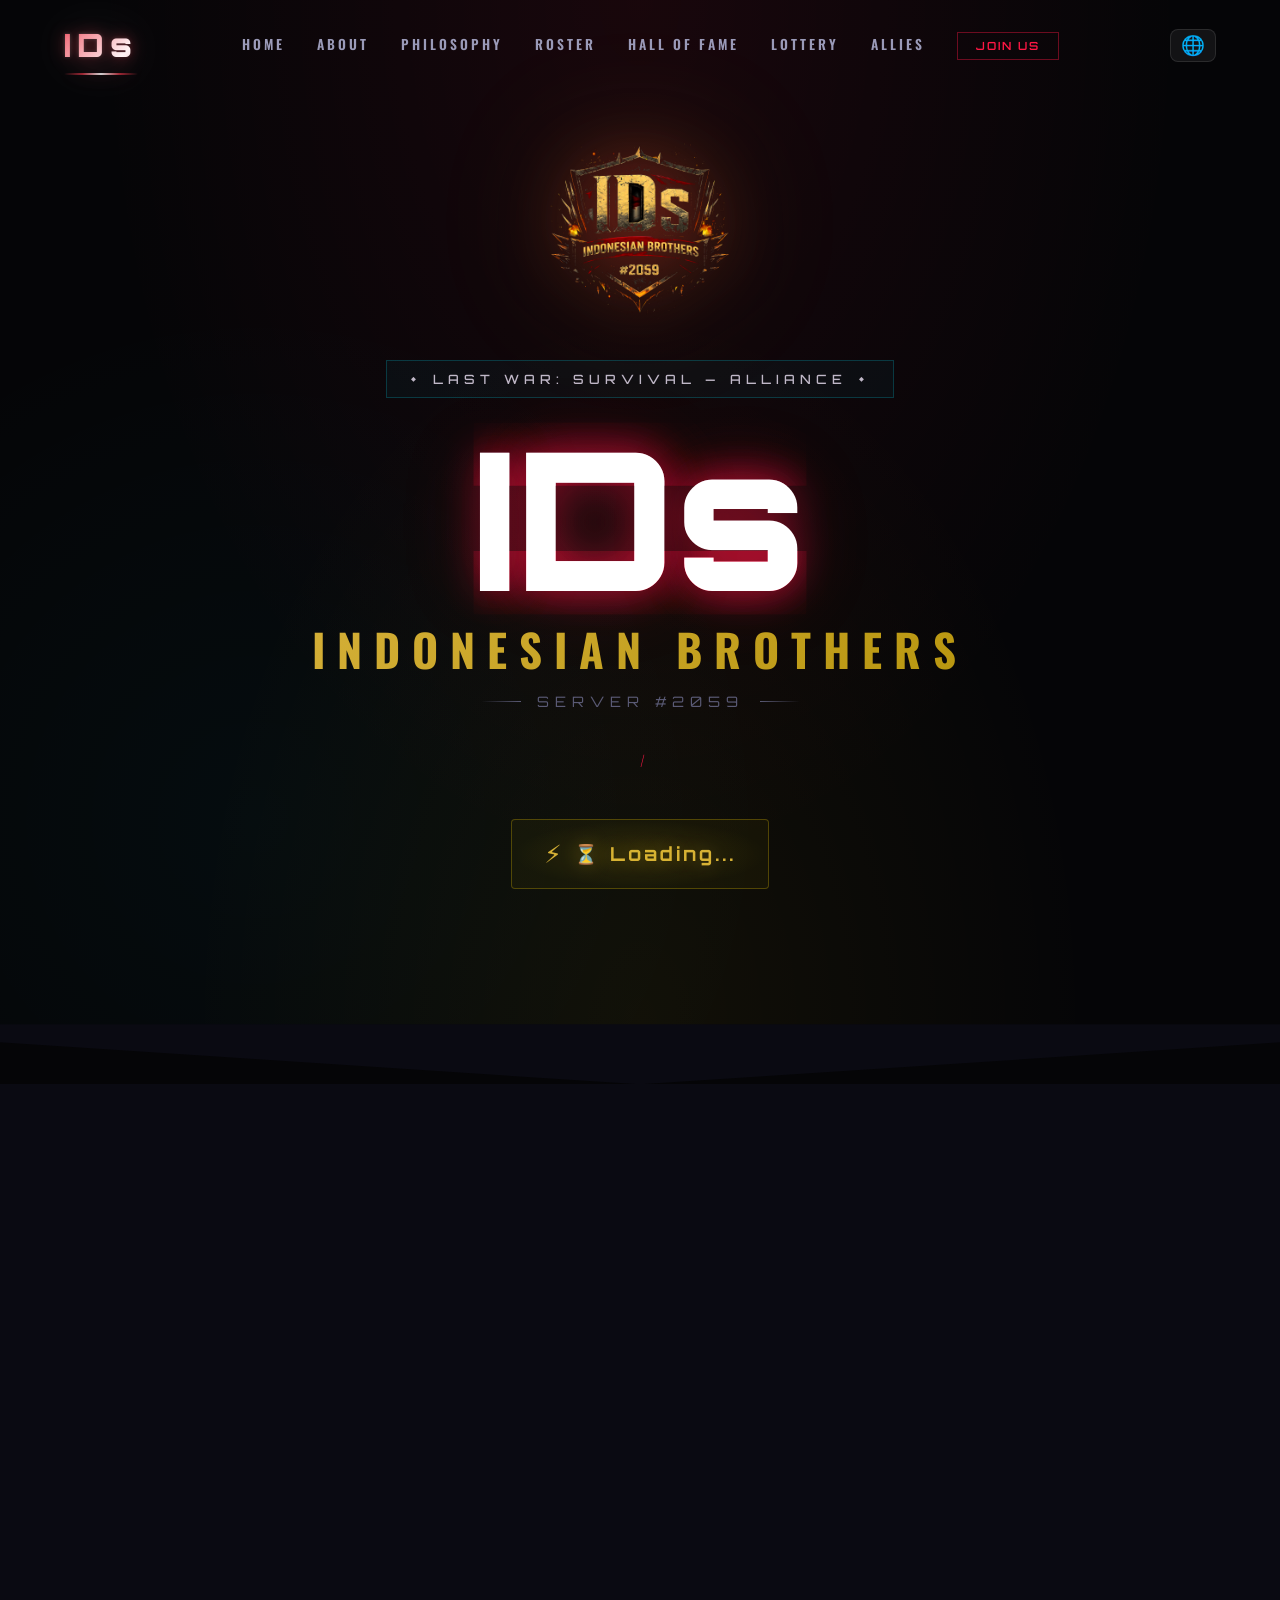
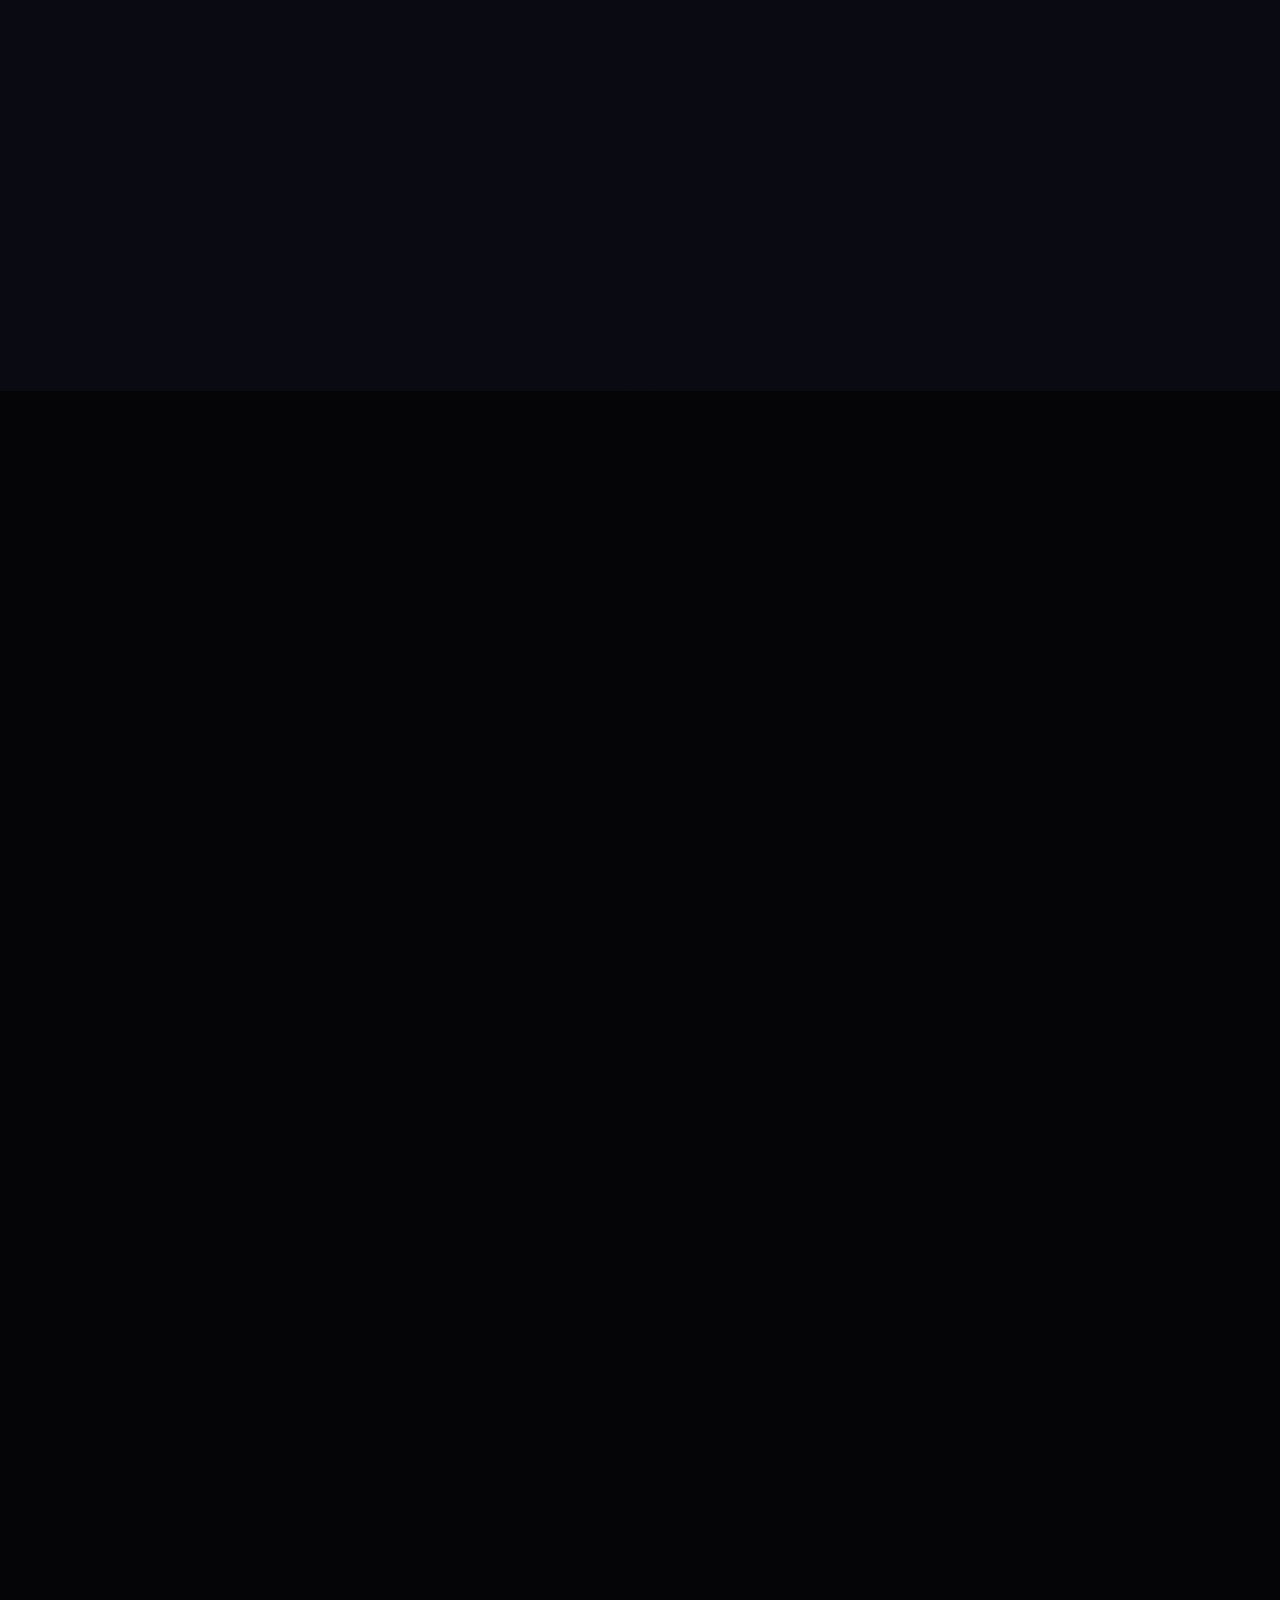
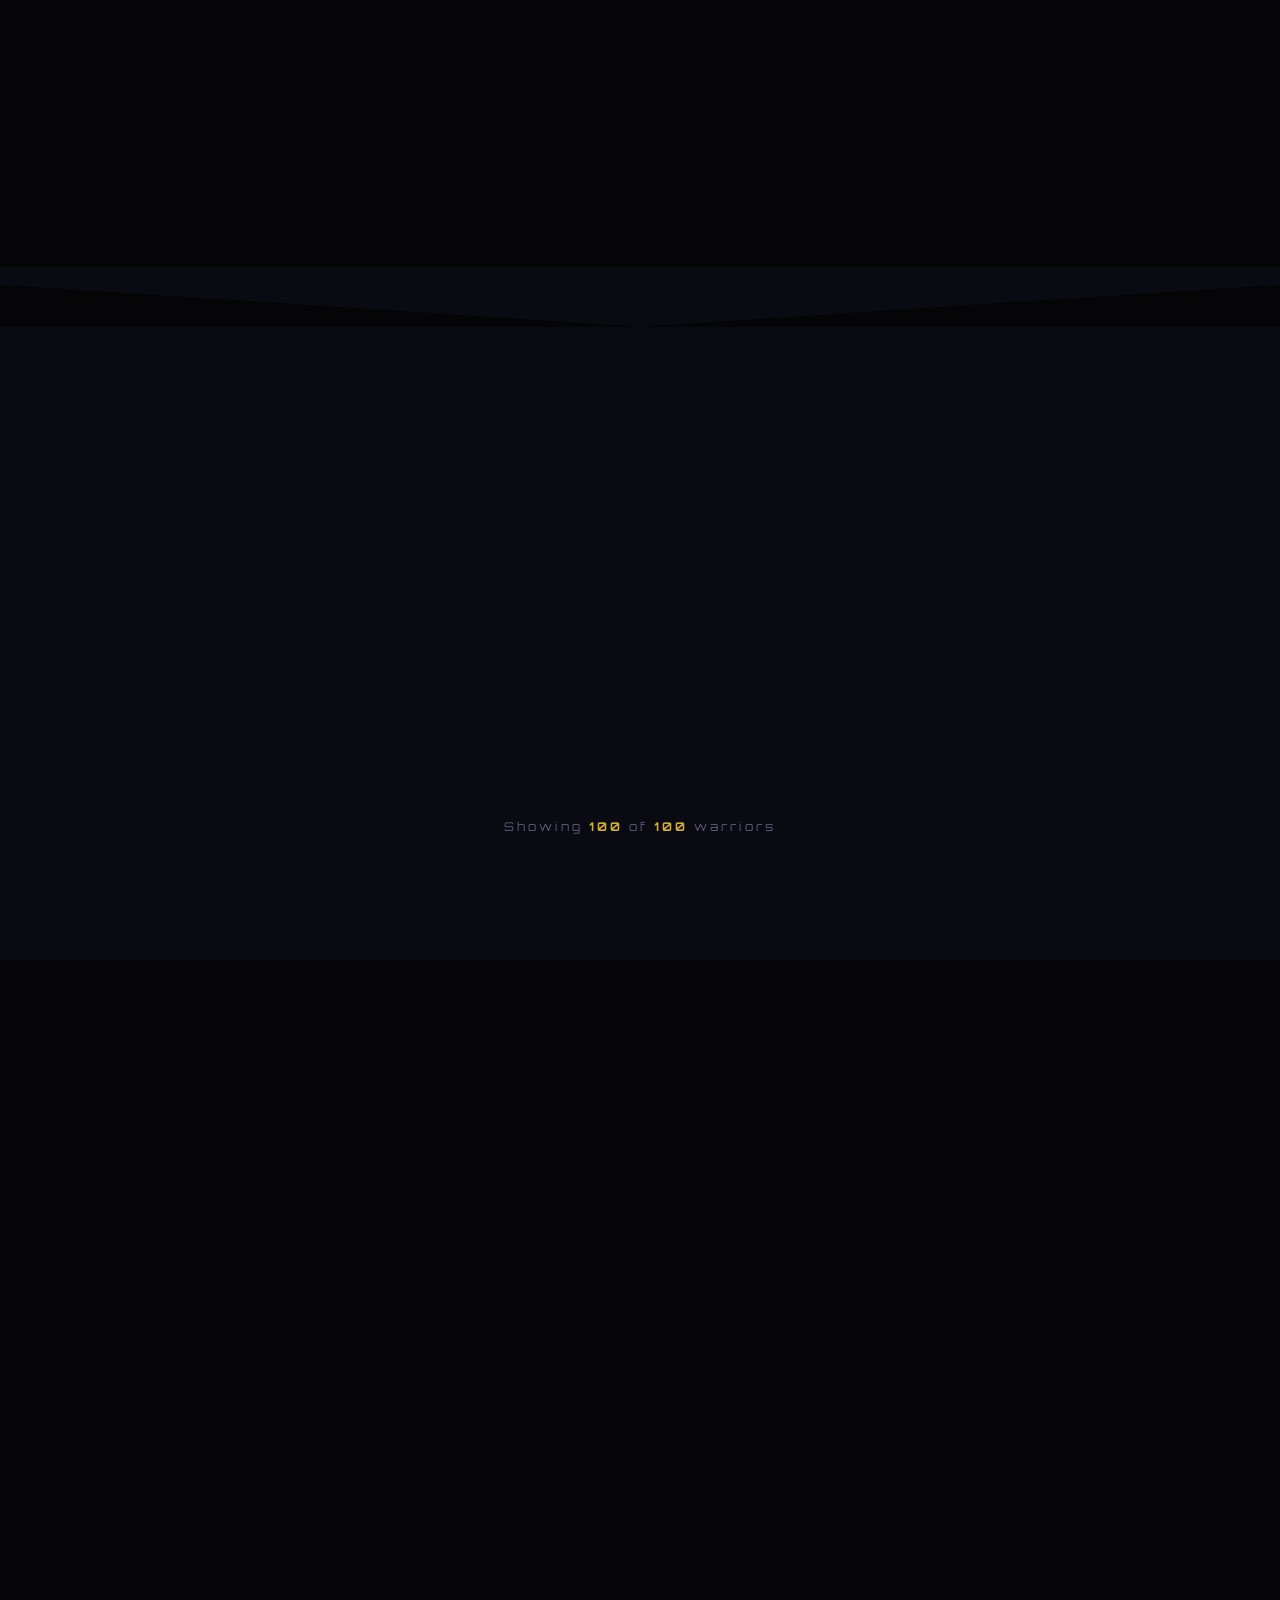
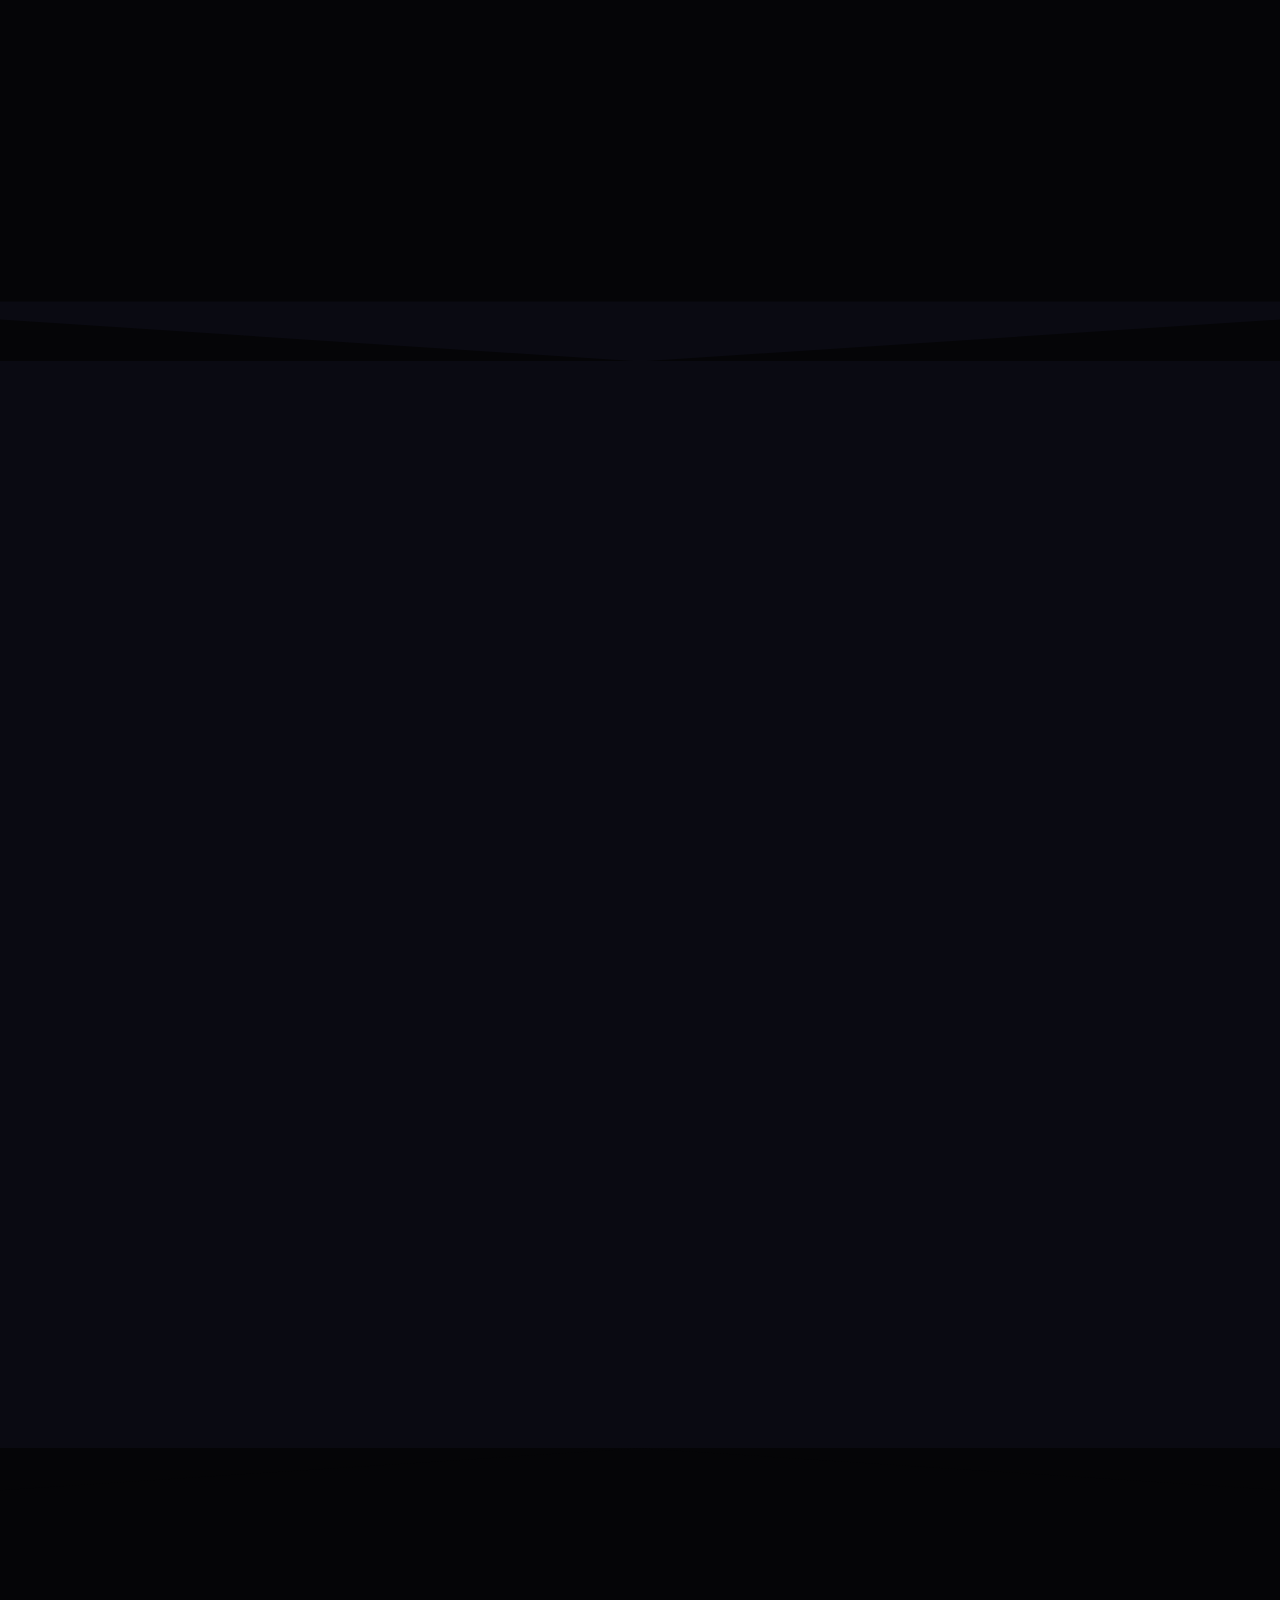
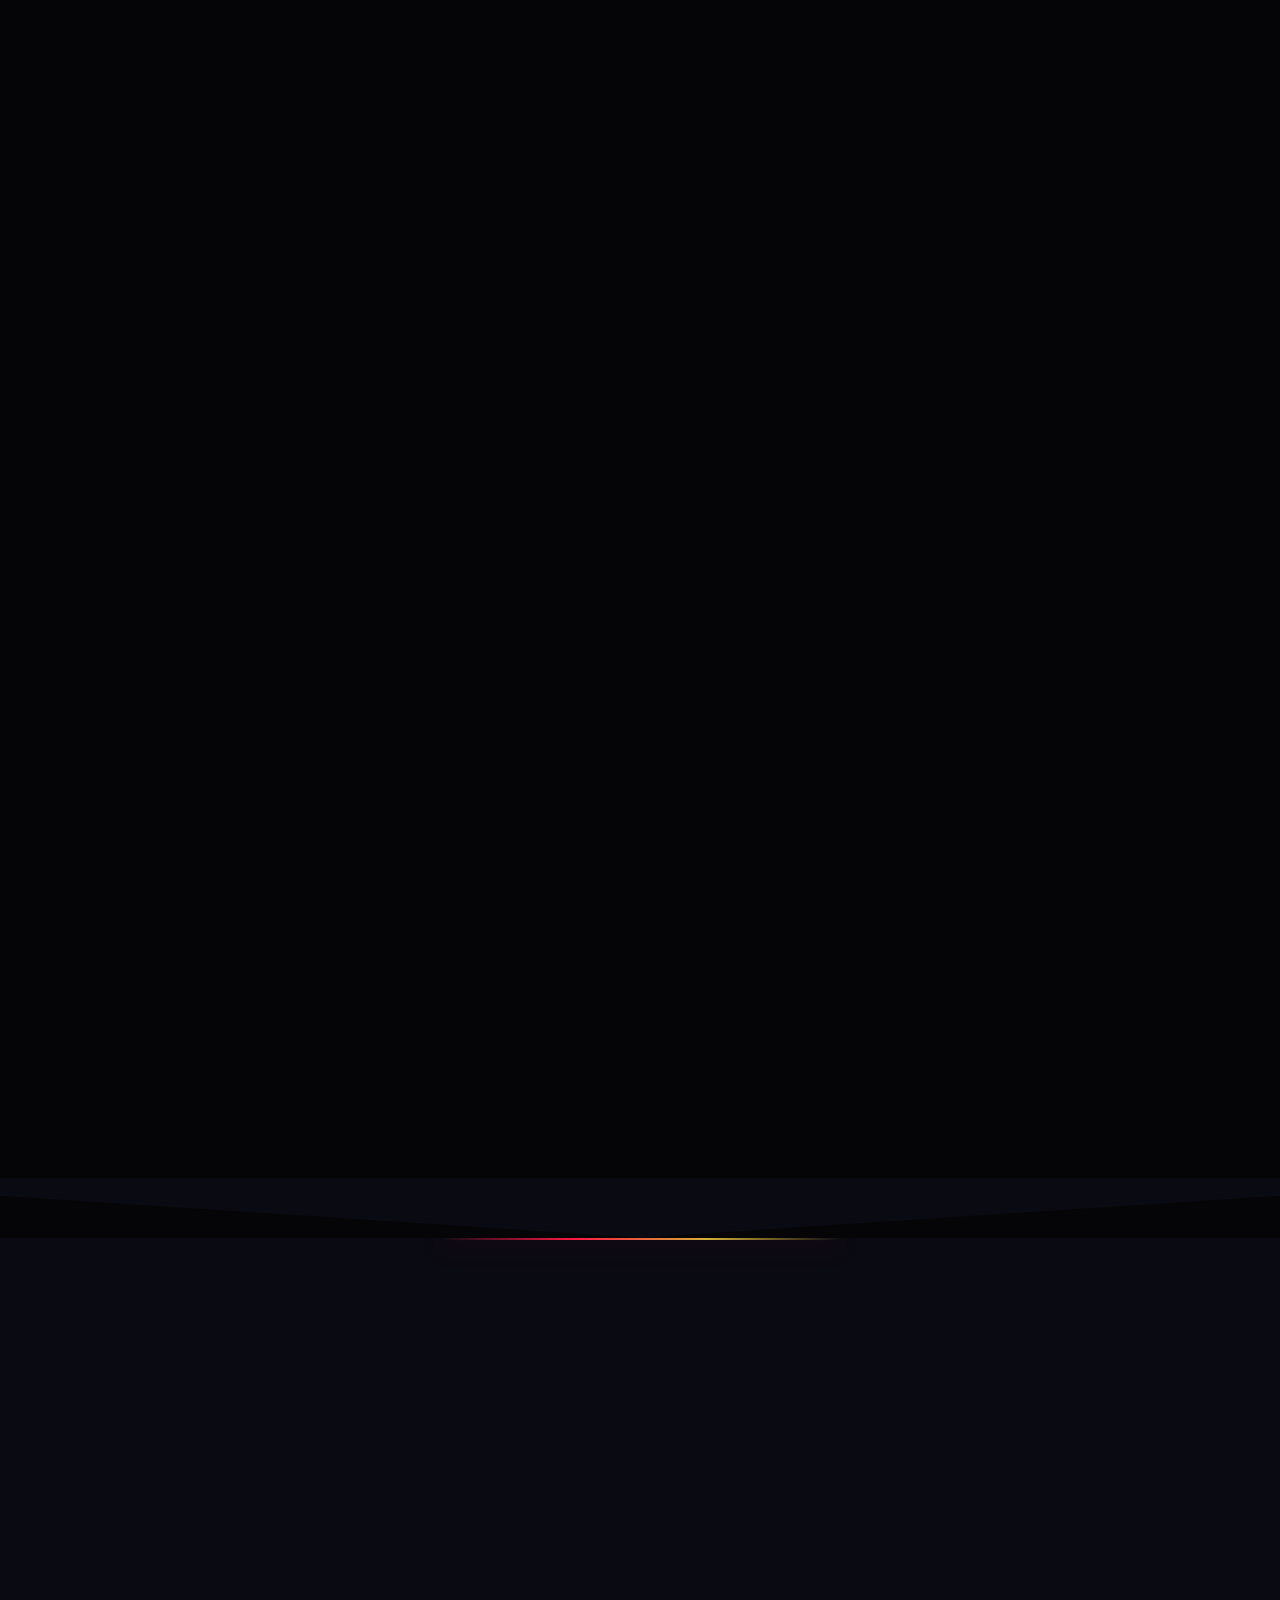
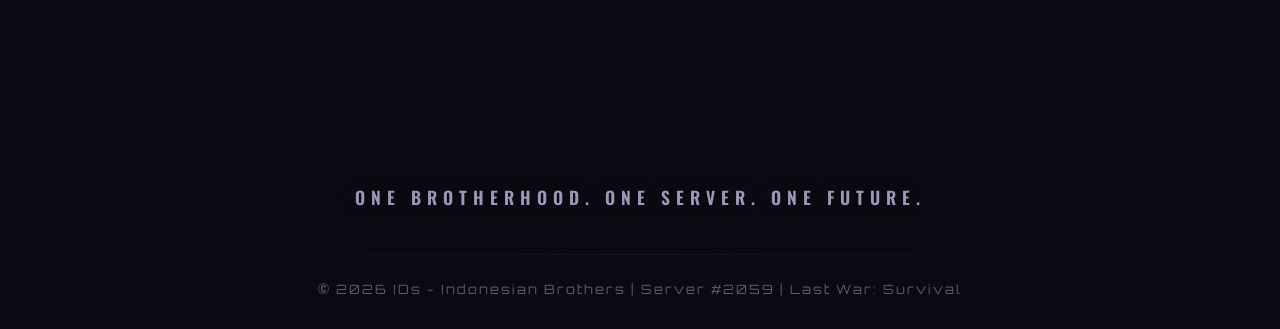
==== commit 7e2ef7df: "fix: replace Google Translate proxy with in-page Element API - Remove redirect to translate.google.c" ====
--- a/index.html
+++ b/index.html
@@ -576,5 +576,17 @@
 
 
   <script src="script.js"></script>
+
+  <!-- Google Translate Element API (hidden - controlled by custom dropdown) -->
+  <div id="google_translate_element" style="display:none;"></div>
+  <script>
+  function googleTranslateElementInit() {
+    new google.translate.TranslateElement({
+      pageLanguage: 'id',
+      autoDisplay: false
+    }, 'google_translate_element');
+  }
+  </script>
+  <script src="//translate.google.com/translate_a/element.js?cb=googleTranslateElementInit"></script>
 </body>
 </html>
--- a/styles.css
+++ b/styles.css
@@ -319,7 +319,9 @@
   line-height: 1;
 }
 
-/* Hide Google Translate default top bar - comprehensive */
+/* Hide Google Translate Element API UI - we use our own custom dropdown */
+#google_translate_element,
+.goog-te-gadget,
 .goog-te-banner-frame,
 #goog-gt-tt,
 .goog-te-balloon-frame,
@@ -330,8 +332,6 @@
   visibility: hidden !important;
   height: 0 !important;
   overflow: hidden !important;
-  opacity: 0 !important;
-  pointer-events: none !important;
 }
 body {
   top: 0 !important;
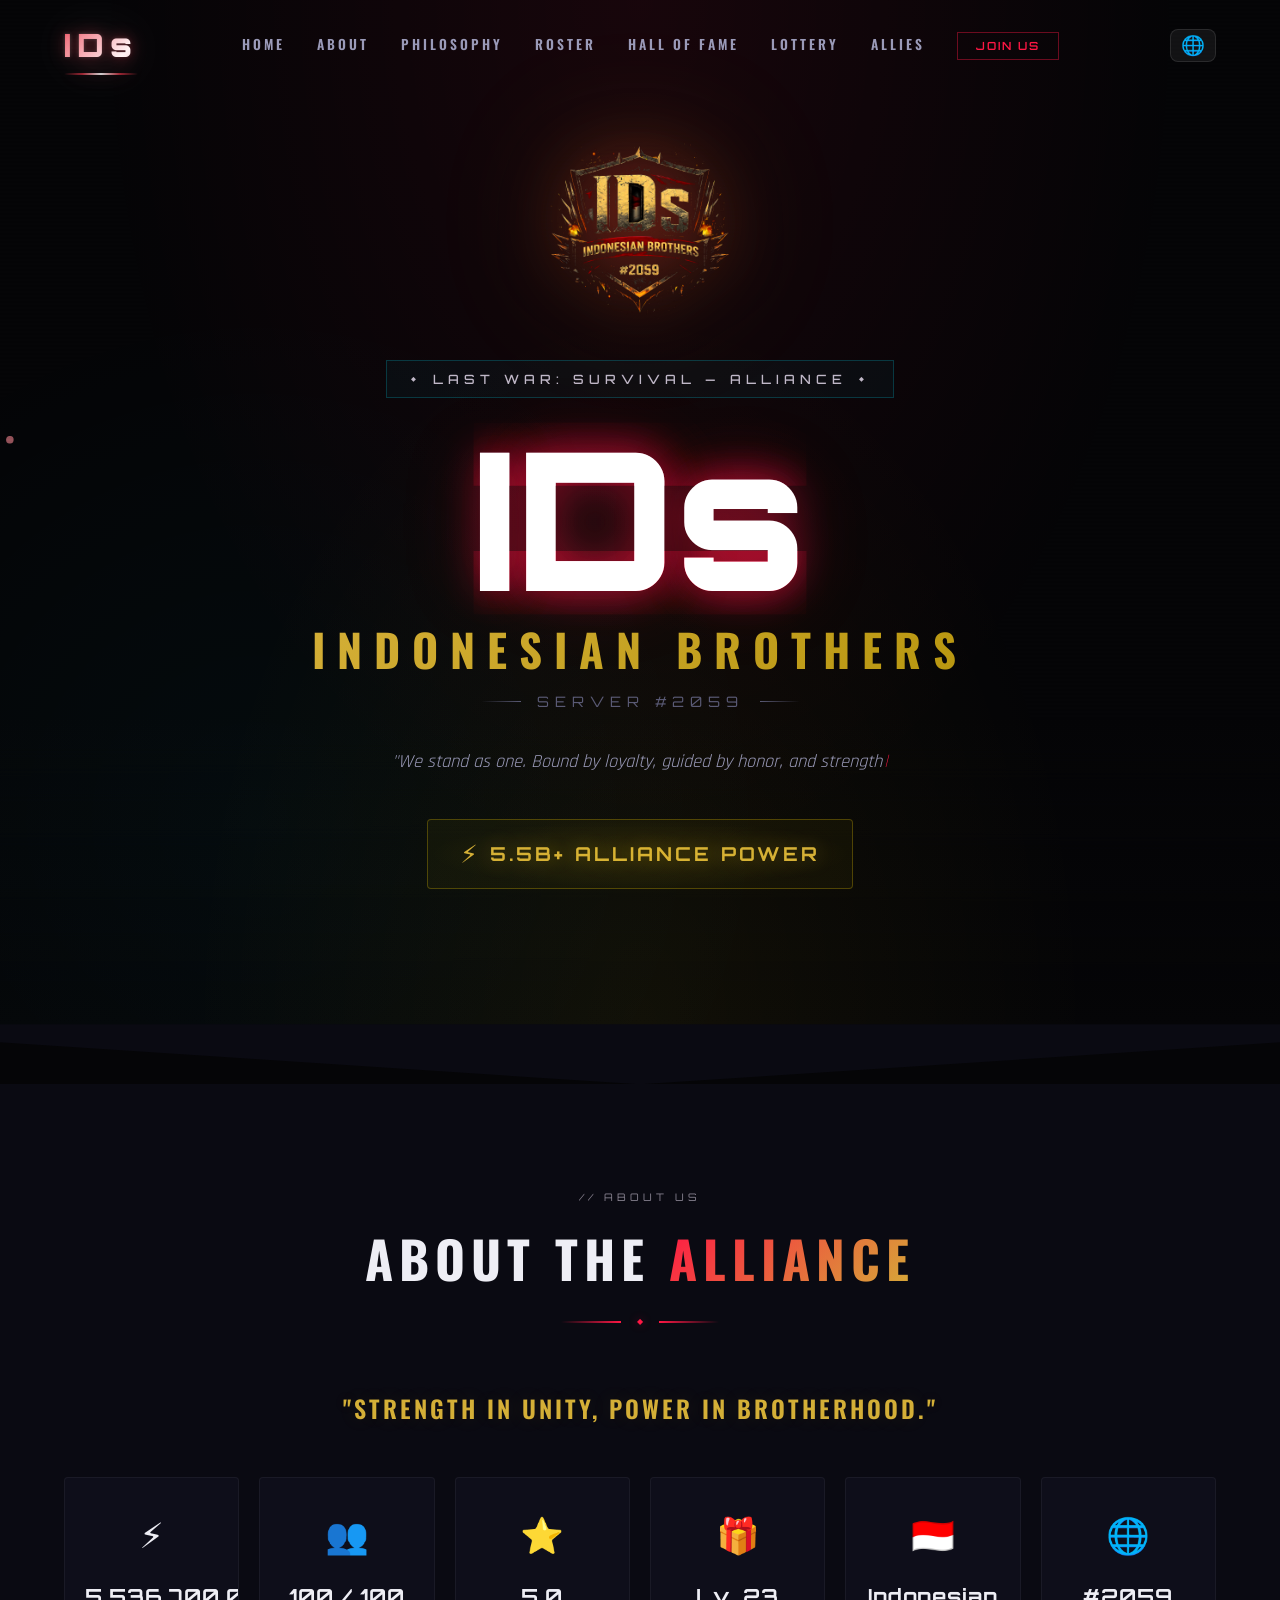
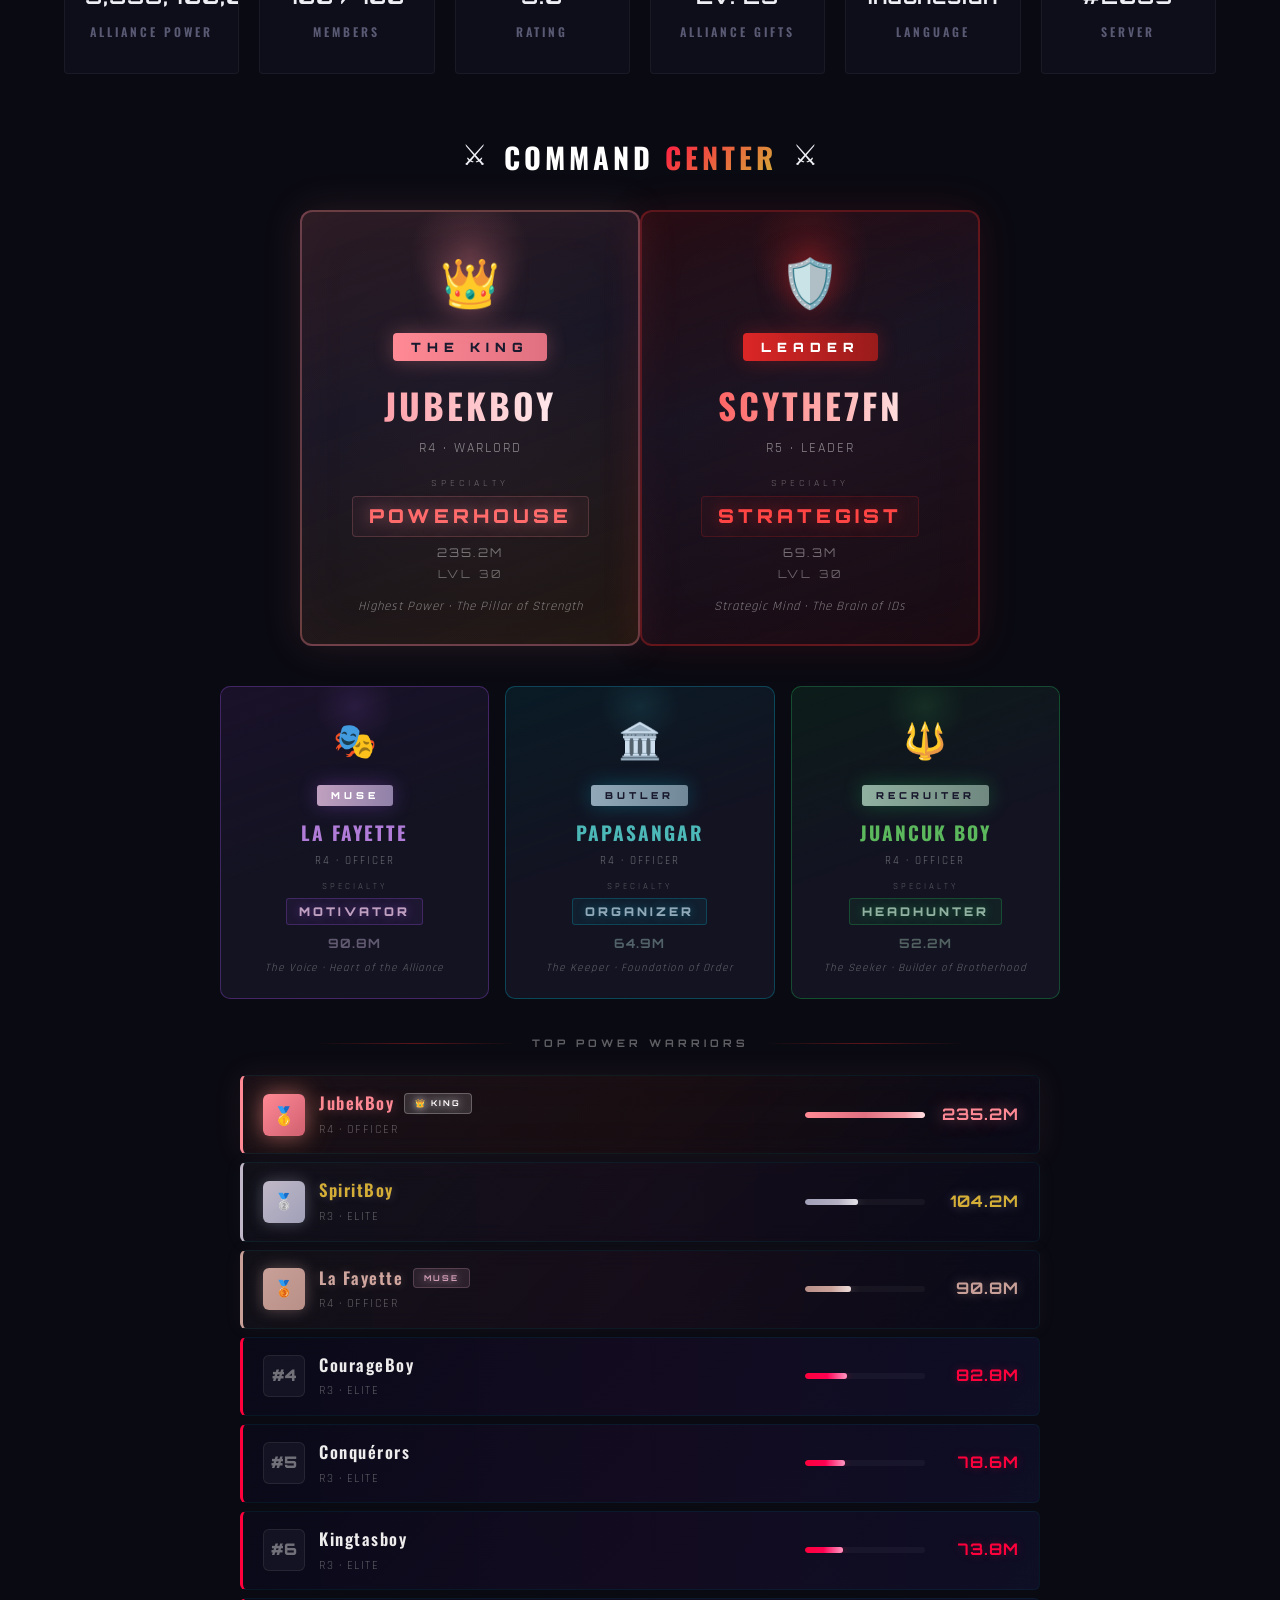
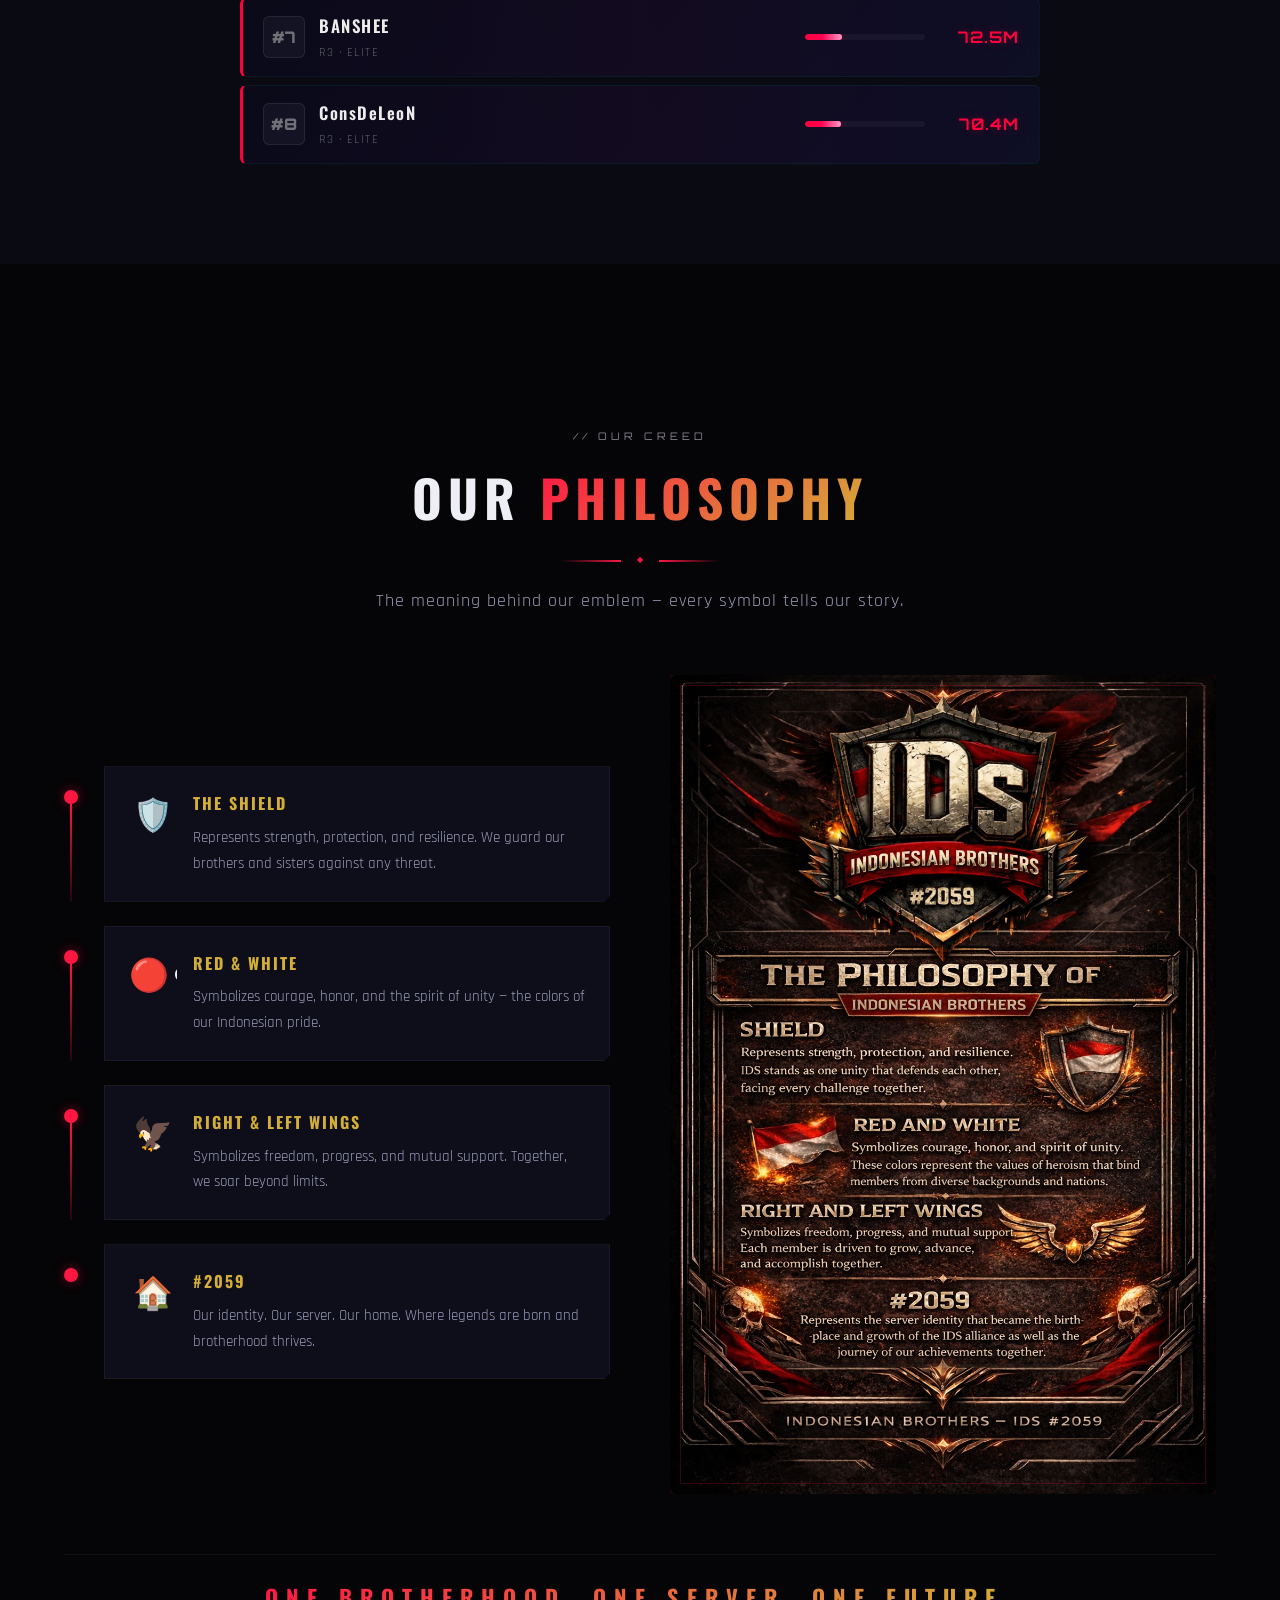
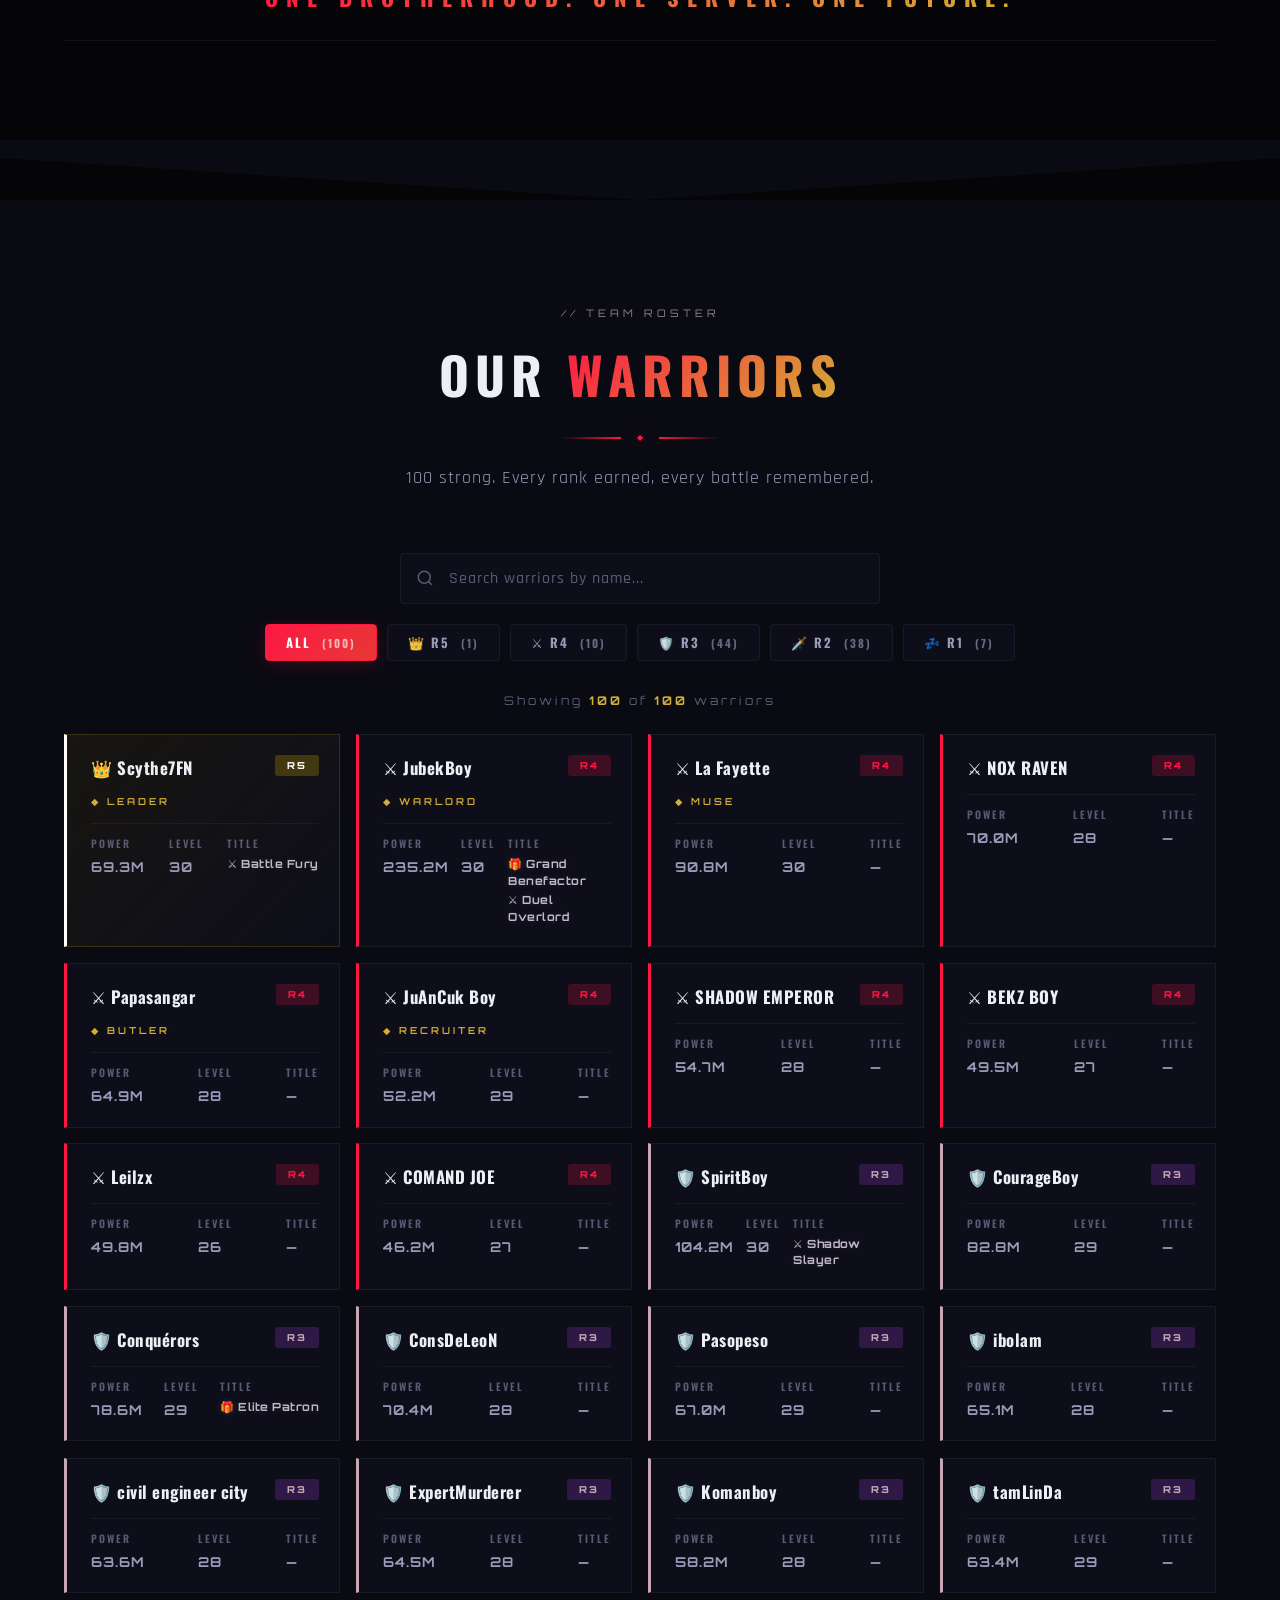
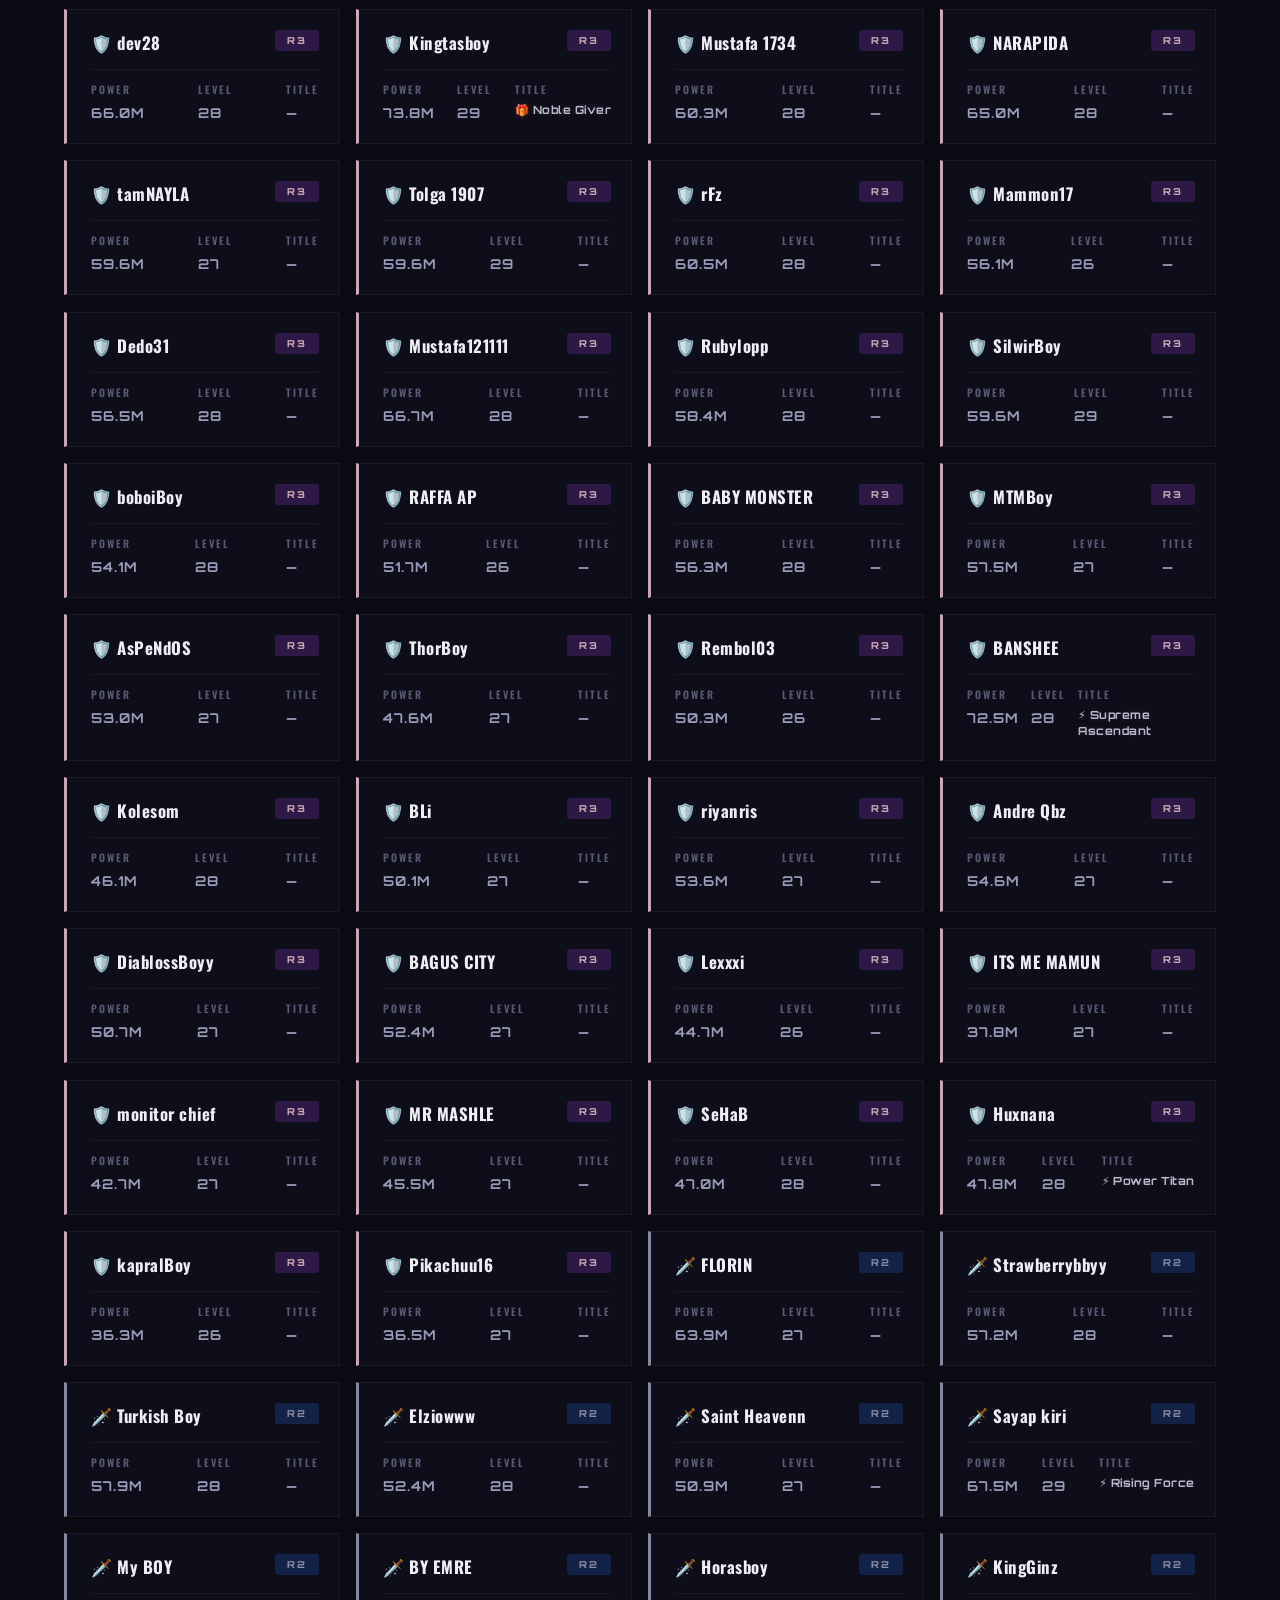
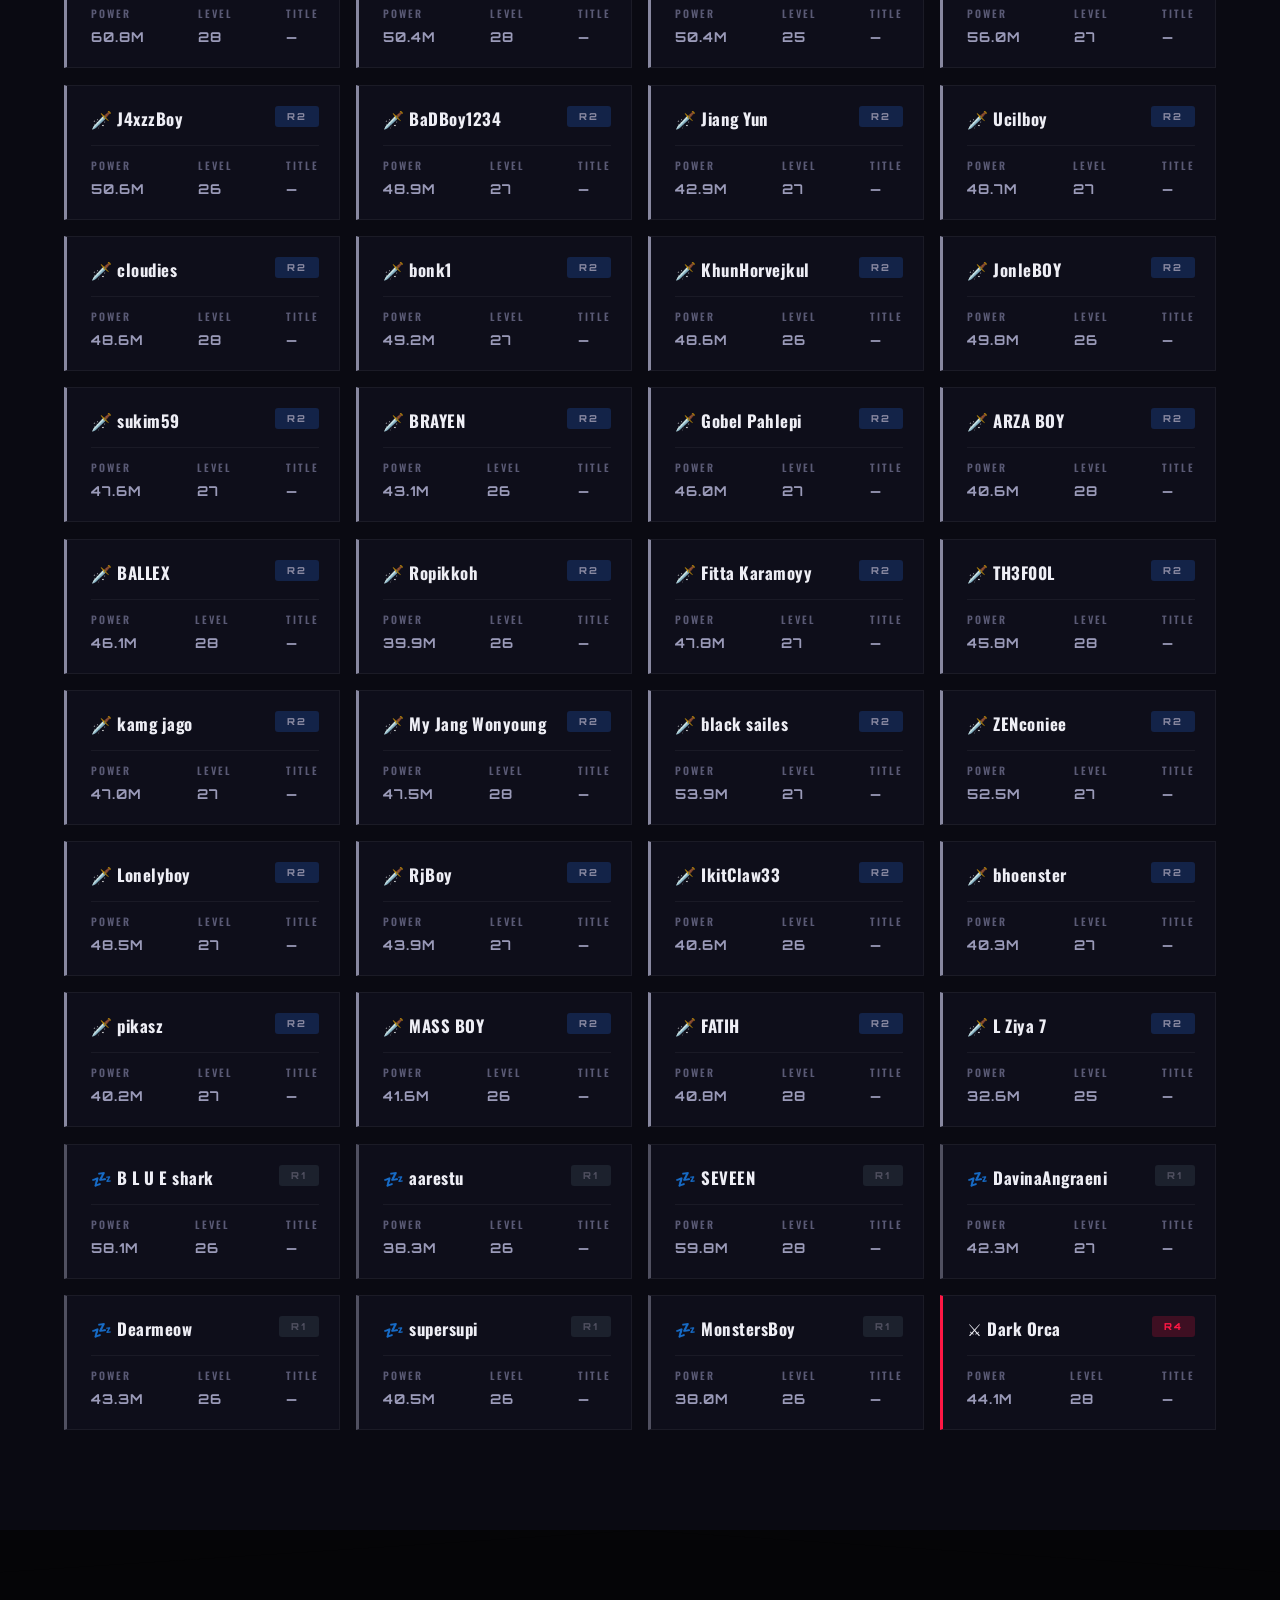
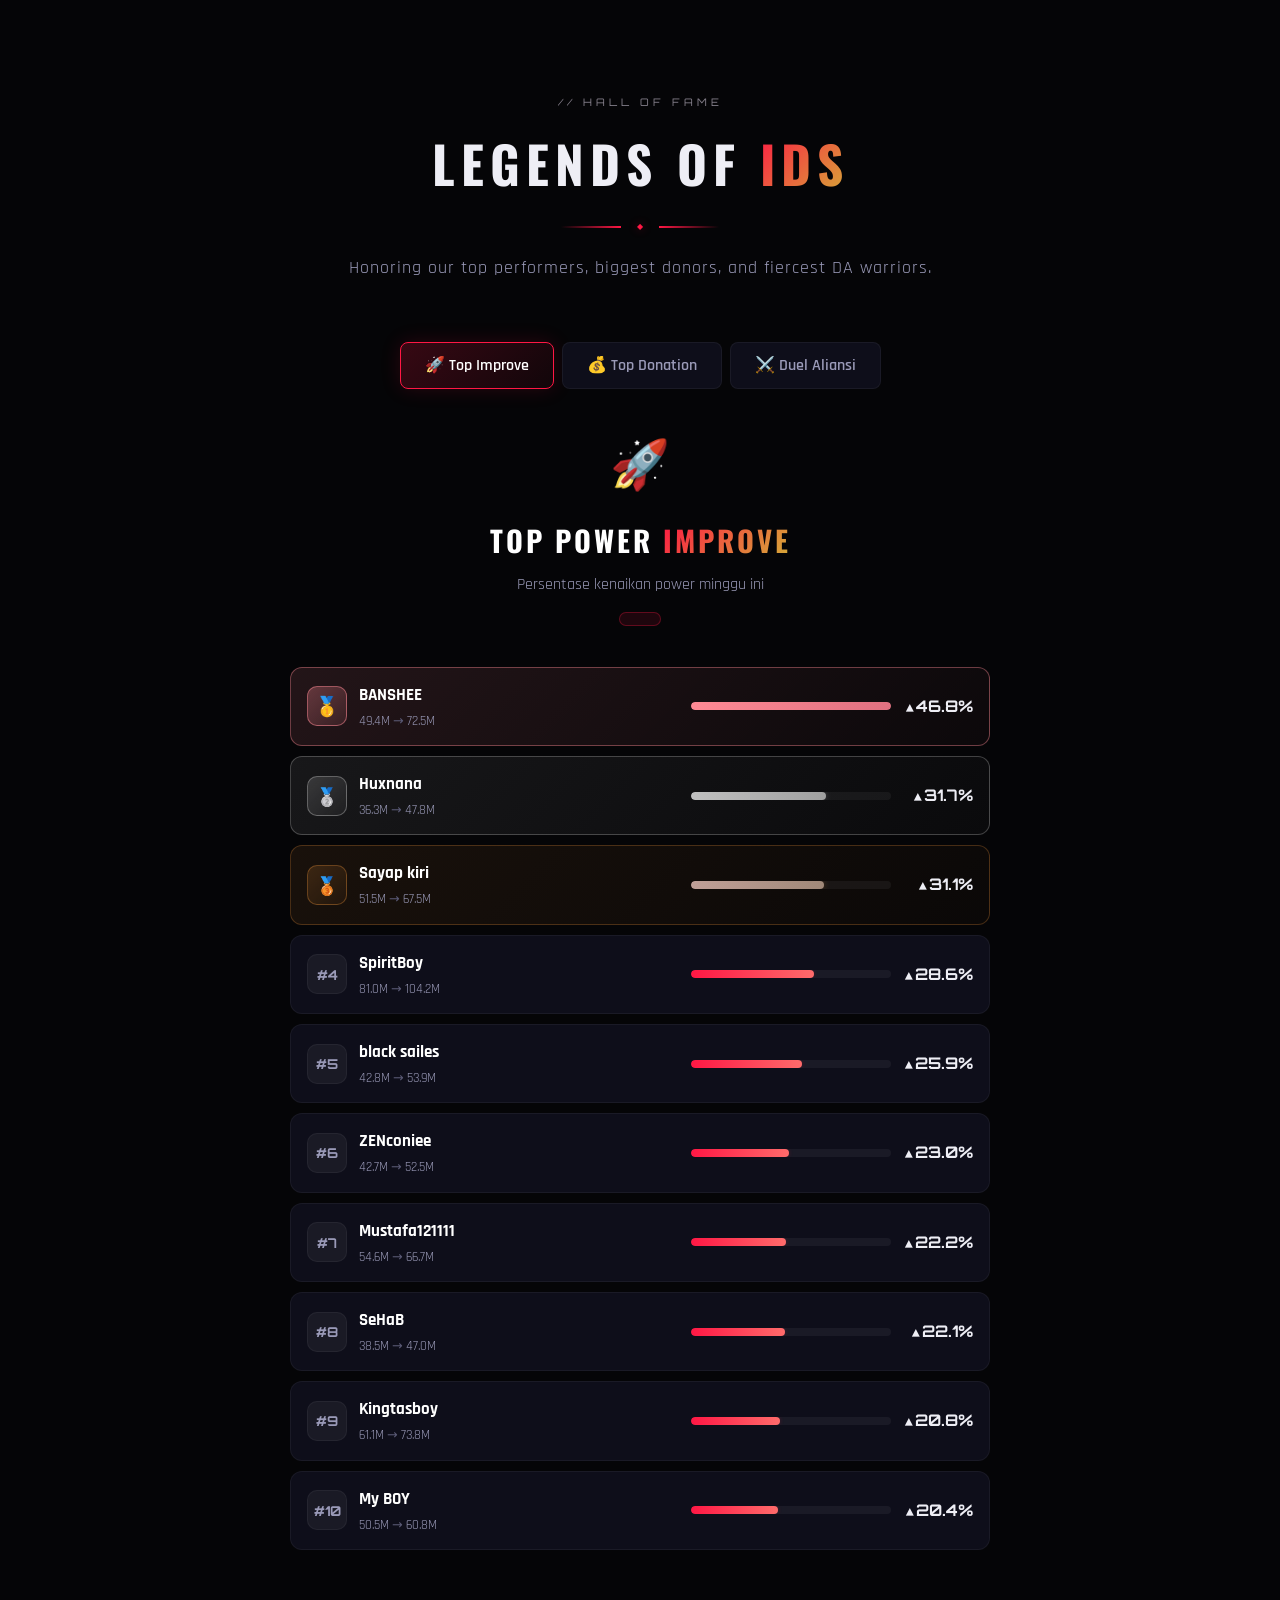
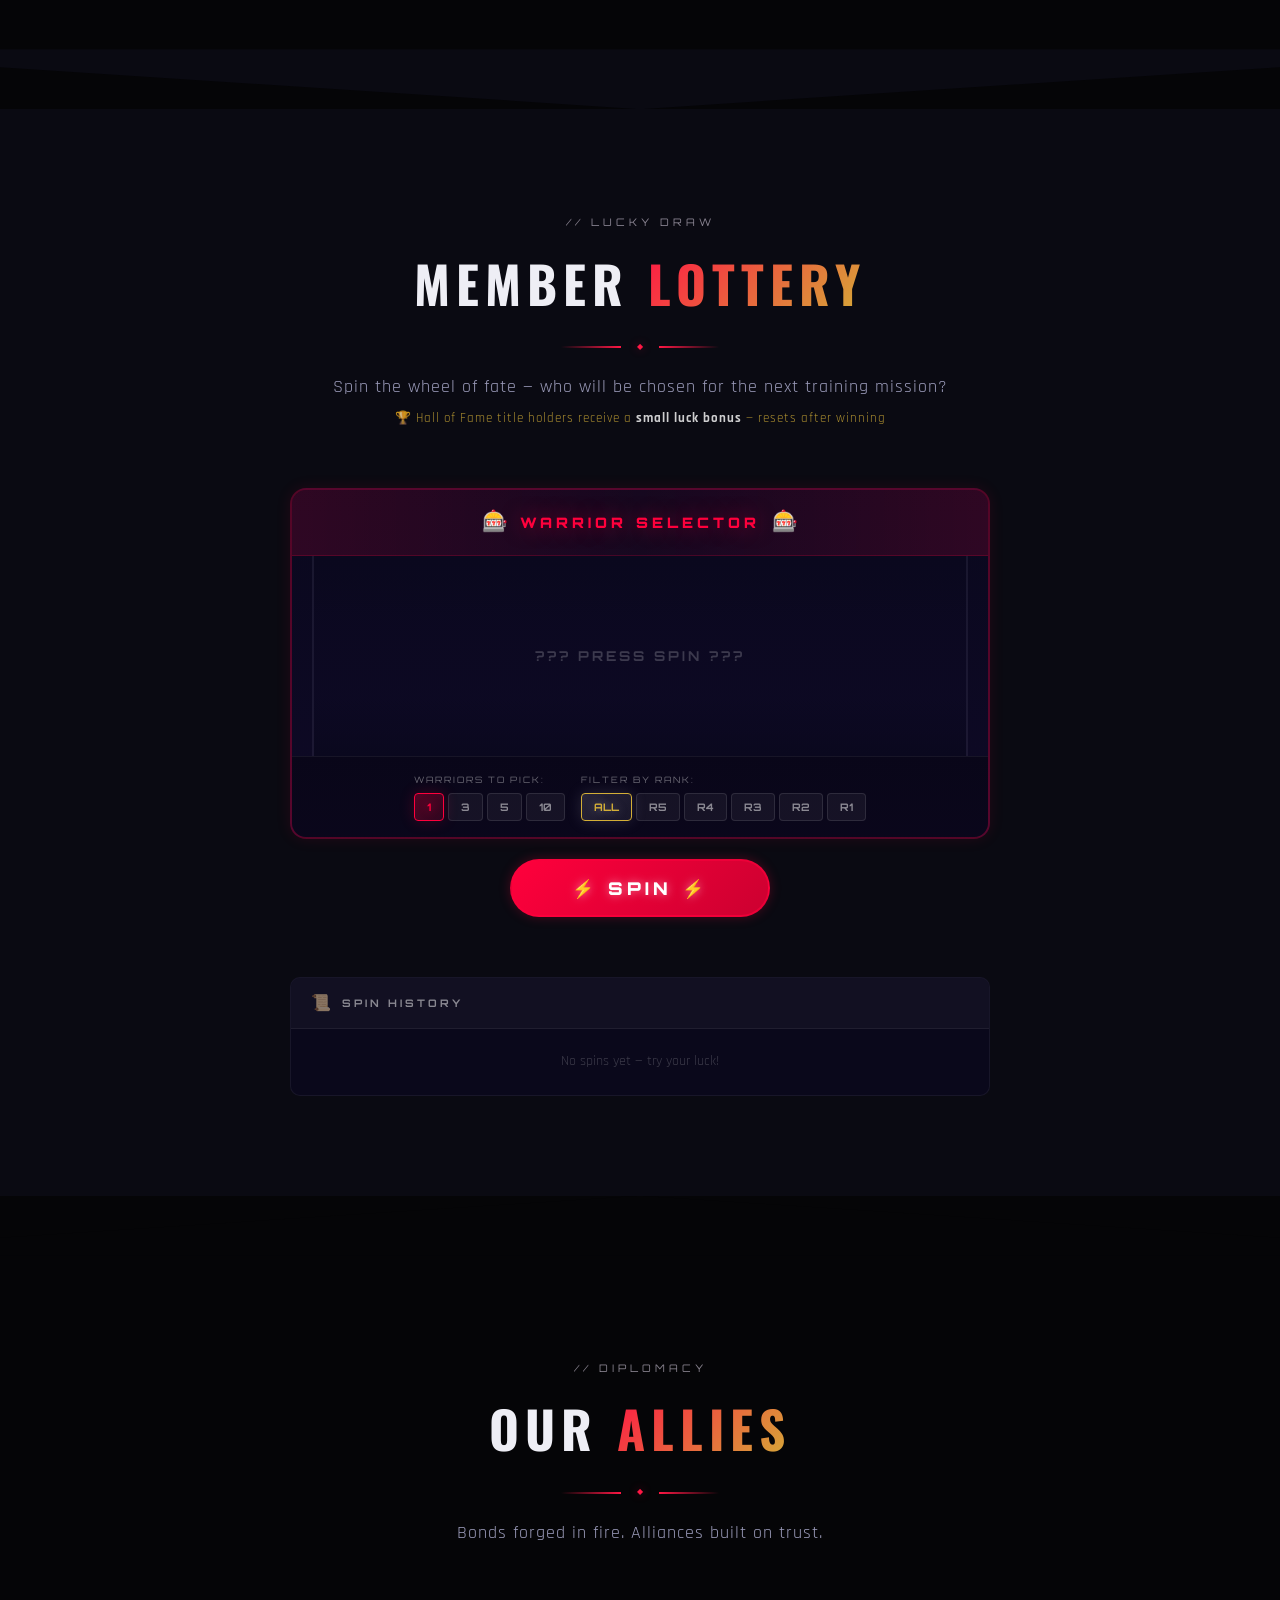
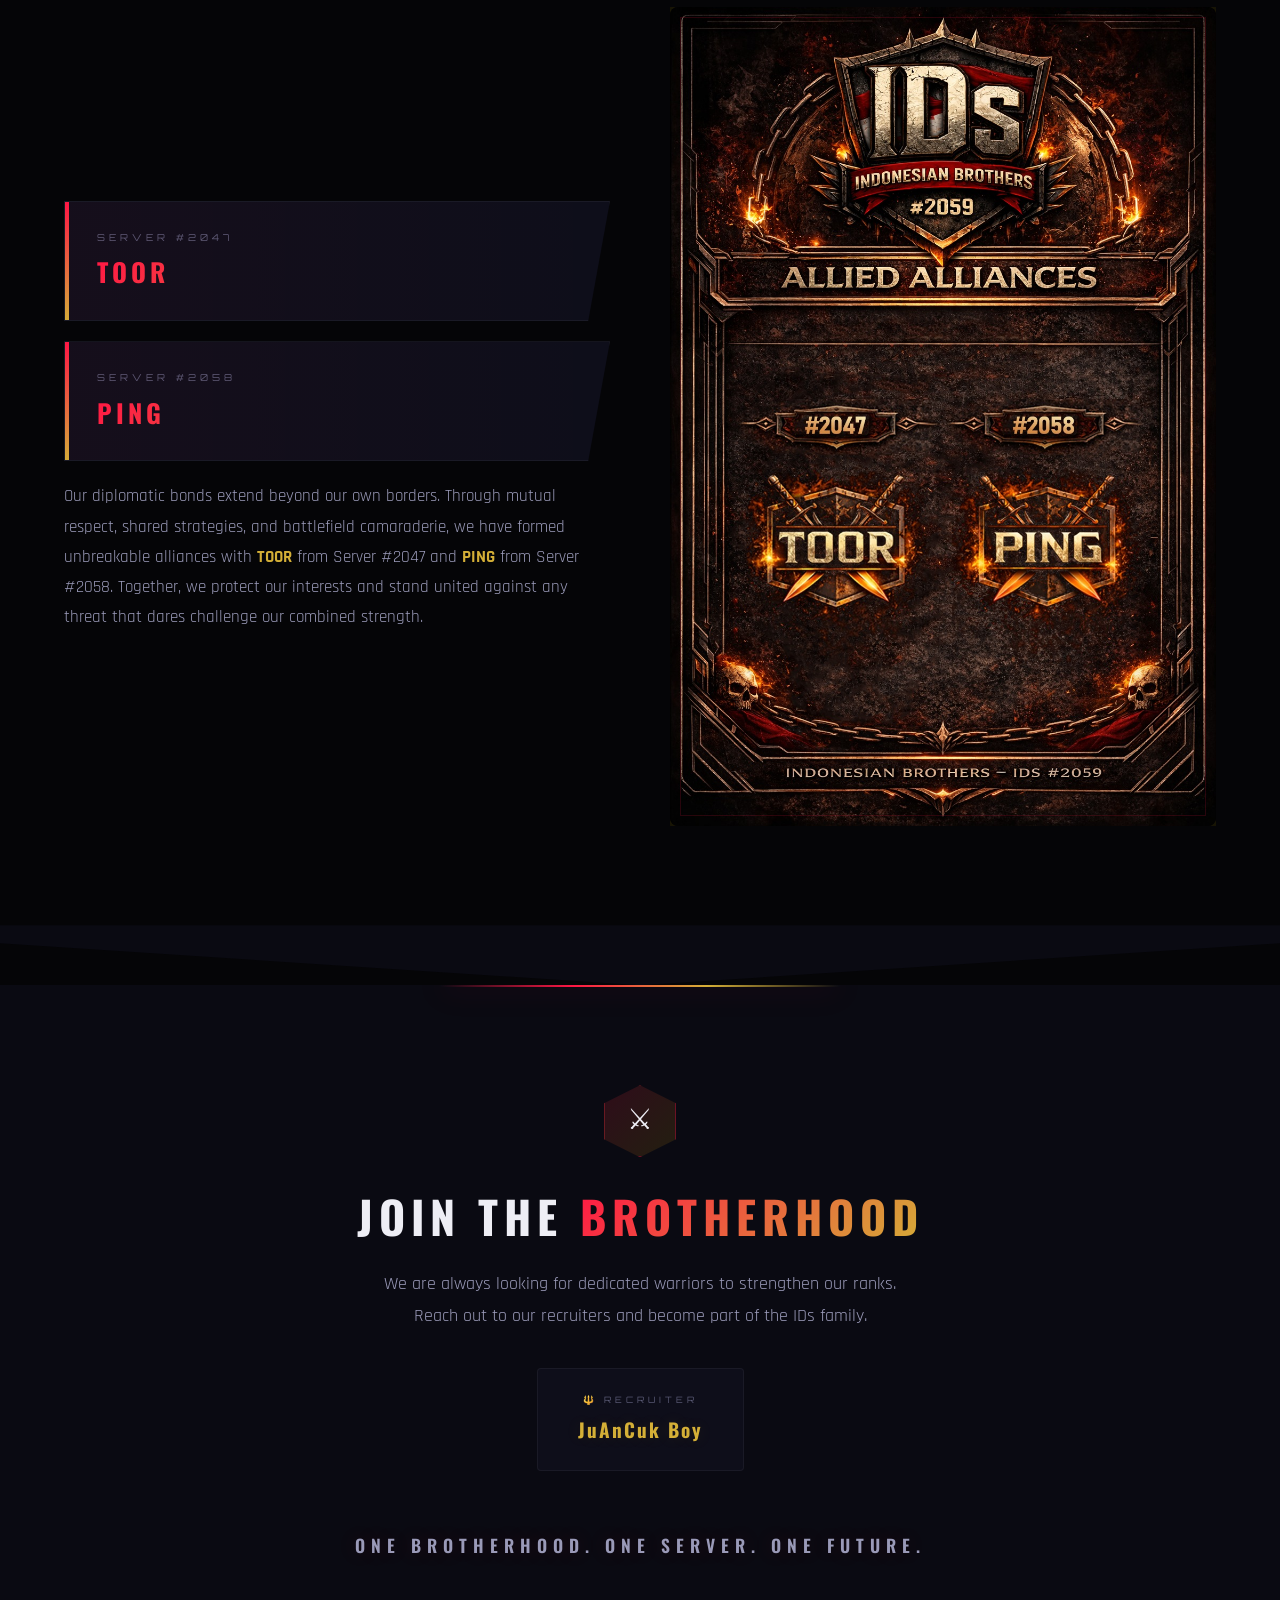
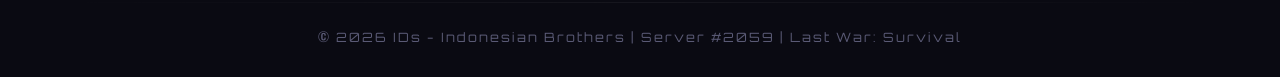
==== commit 2ce965e4: "perf: lazy-load Google Translate API only when translation is active - Remove always-loaded element." ====
--- a/index.html
+++ b/index.html
@@ -577,16 +577,7 @@
 
   <script src="script.js"></script>
 
-  <!-- Google Translate Element API (hidden - controlled by custom dropdown) -->
+  <!-- Google Translate Element container (API loaded on-demand by script.js) -->
   <div id="google_translate_element" style="display:none;"></div>
-  <script>
-  function googleTranslateElementInit() {
-    new google.translate.TranslateElement({
-      pageLanguage: 'id',
-      autoDisplay: false
-    }, 'google_translate_element');
-  }
-  </script>
-  <script src="//translate.google.com/translate_a/element.js?cb=googleTranslateElementInit"></script>
 </body>
 </html>
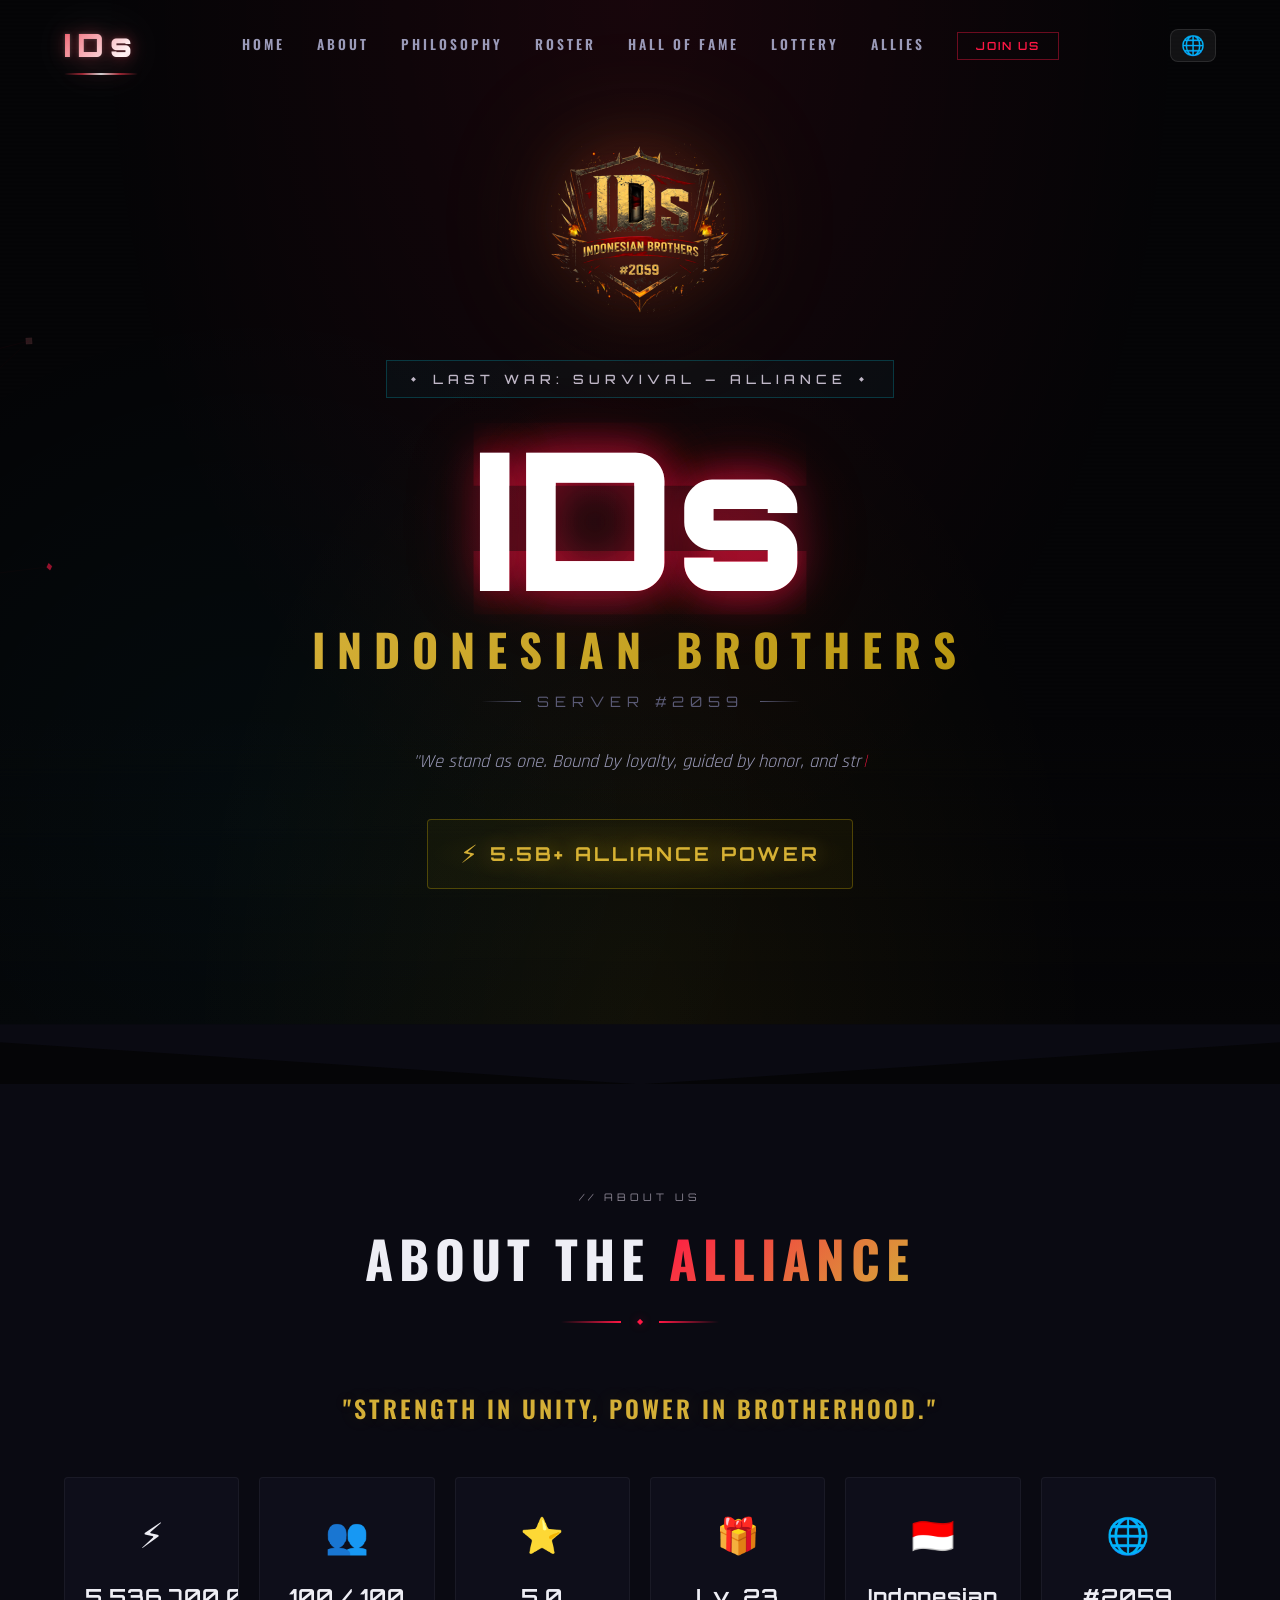
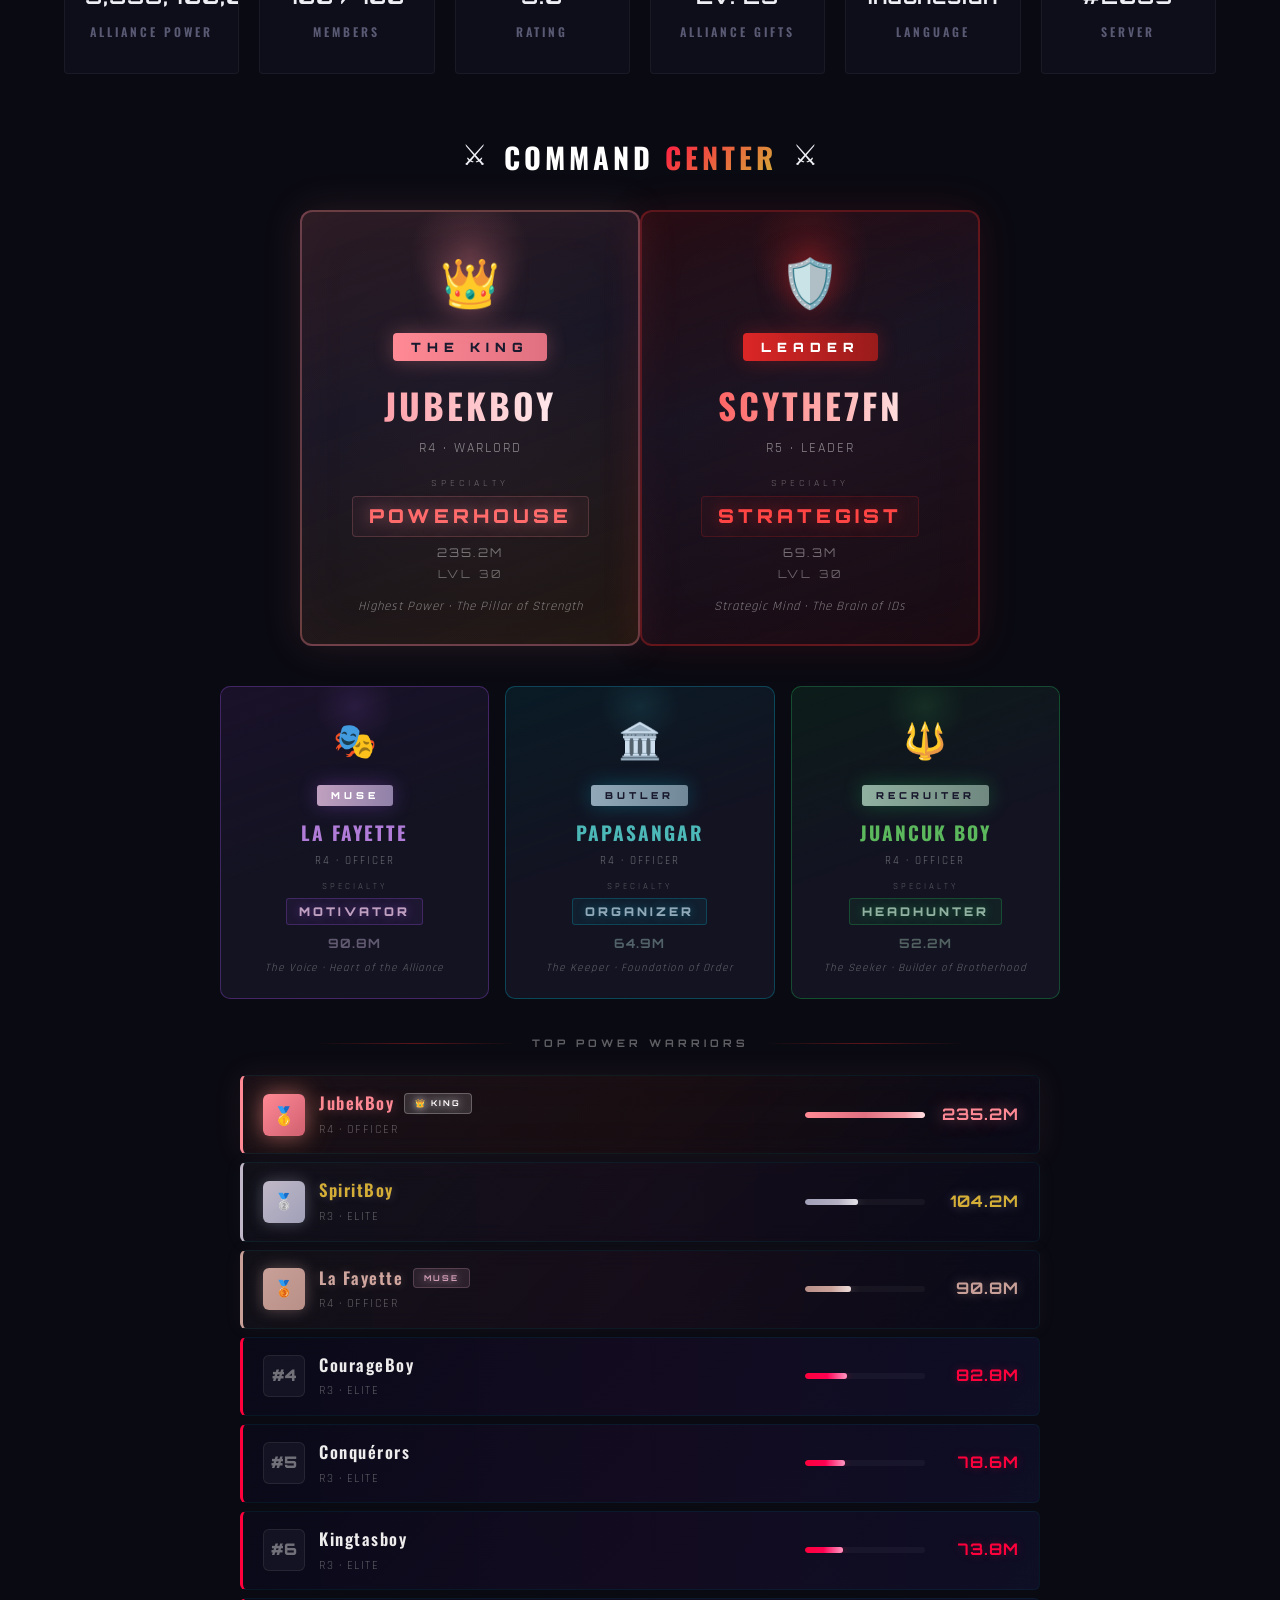
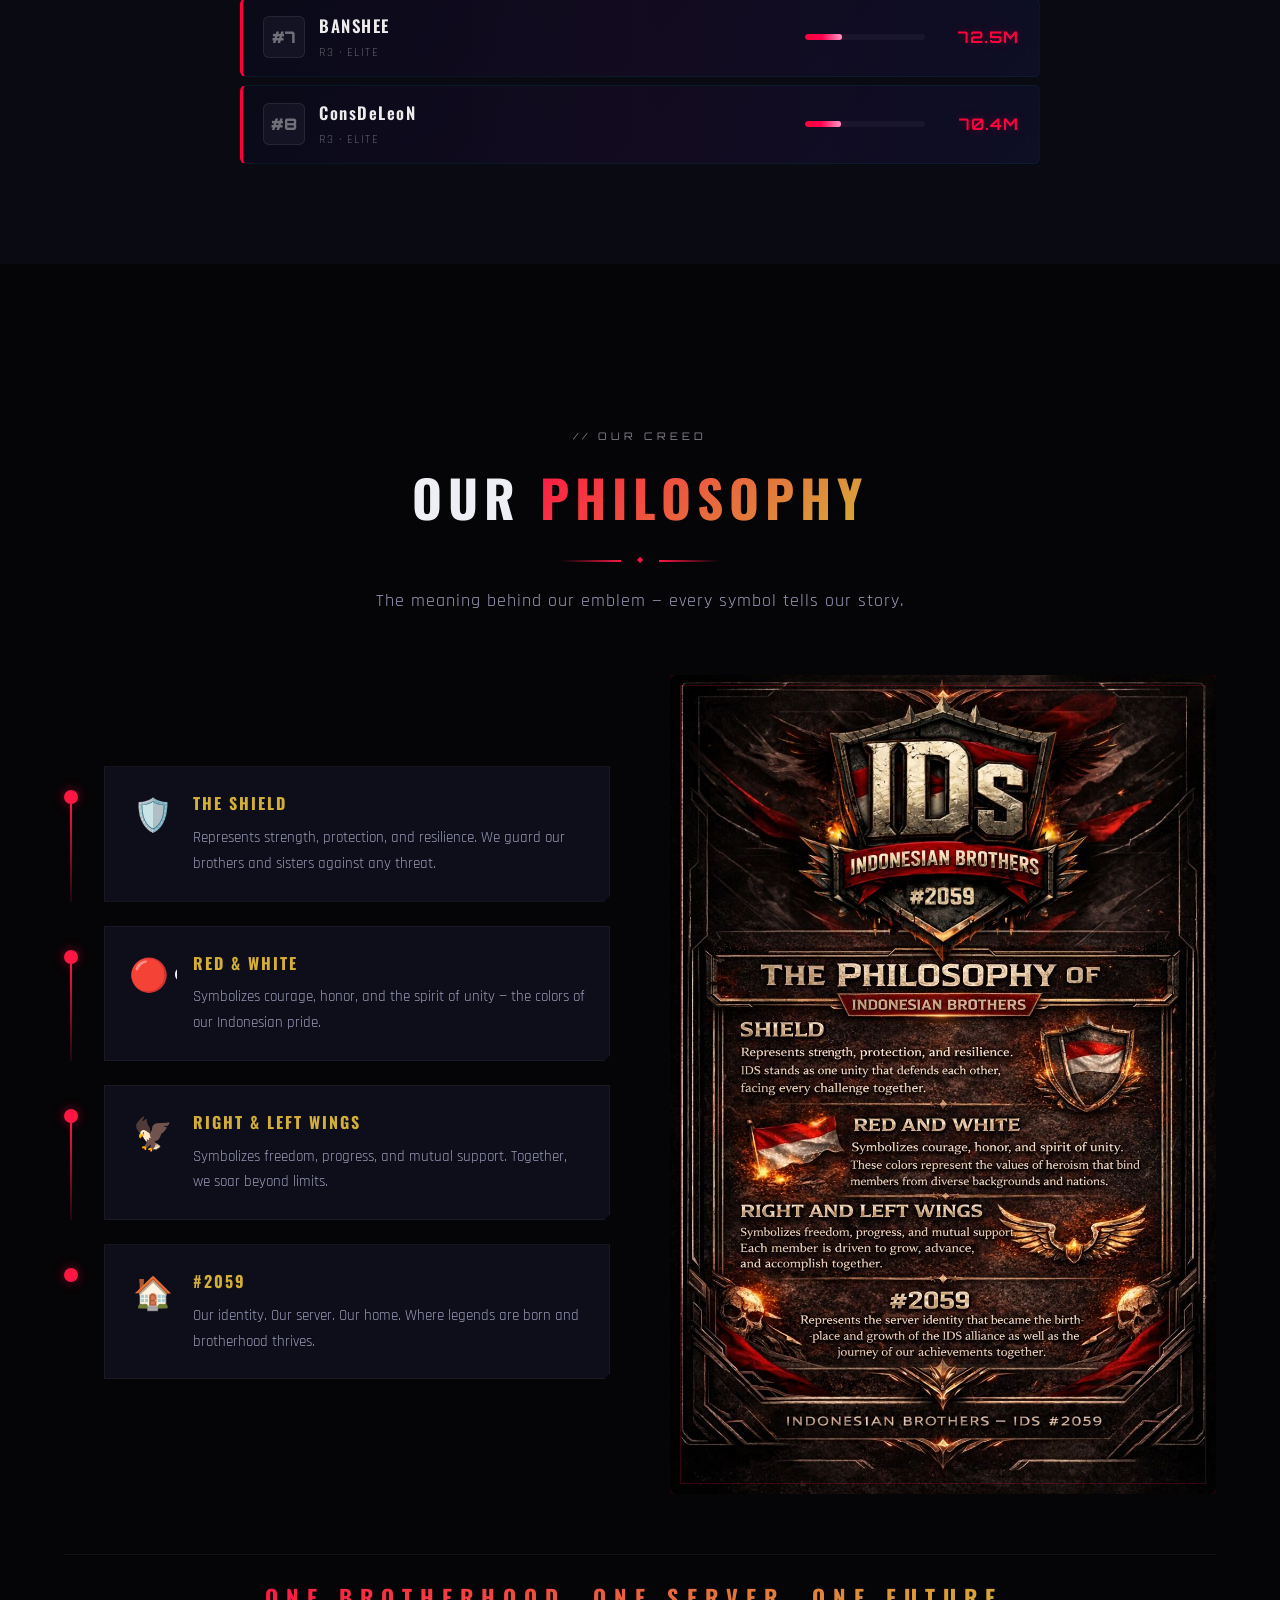
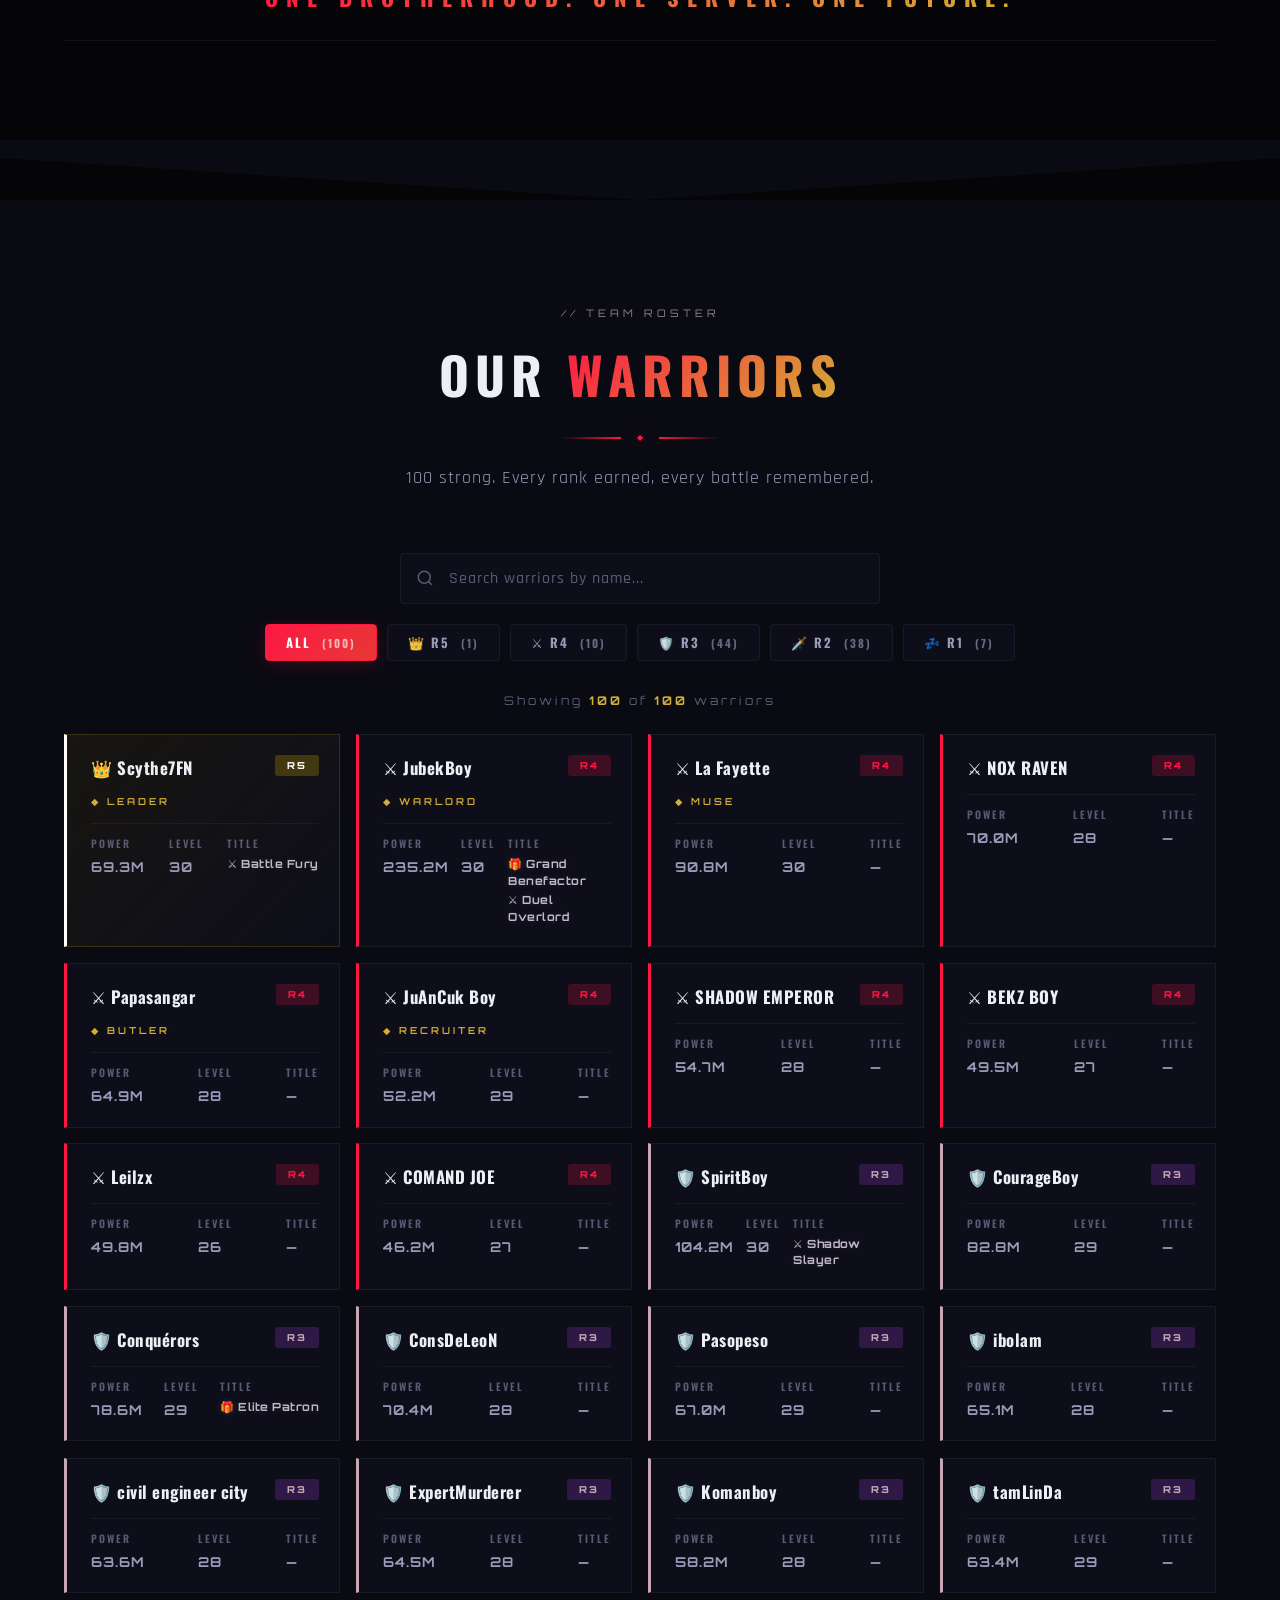
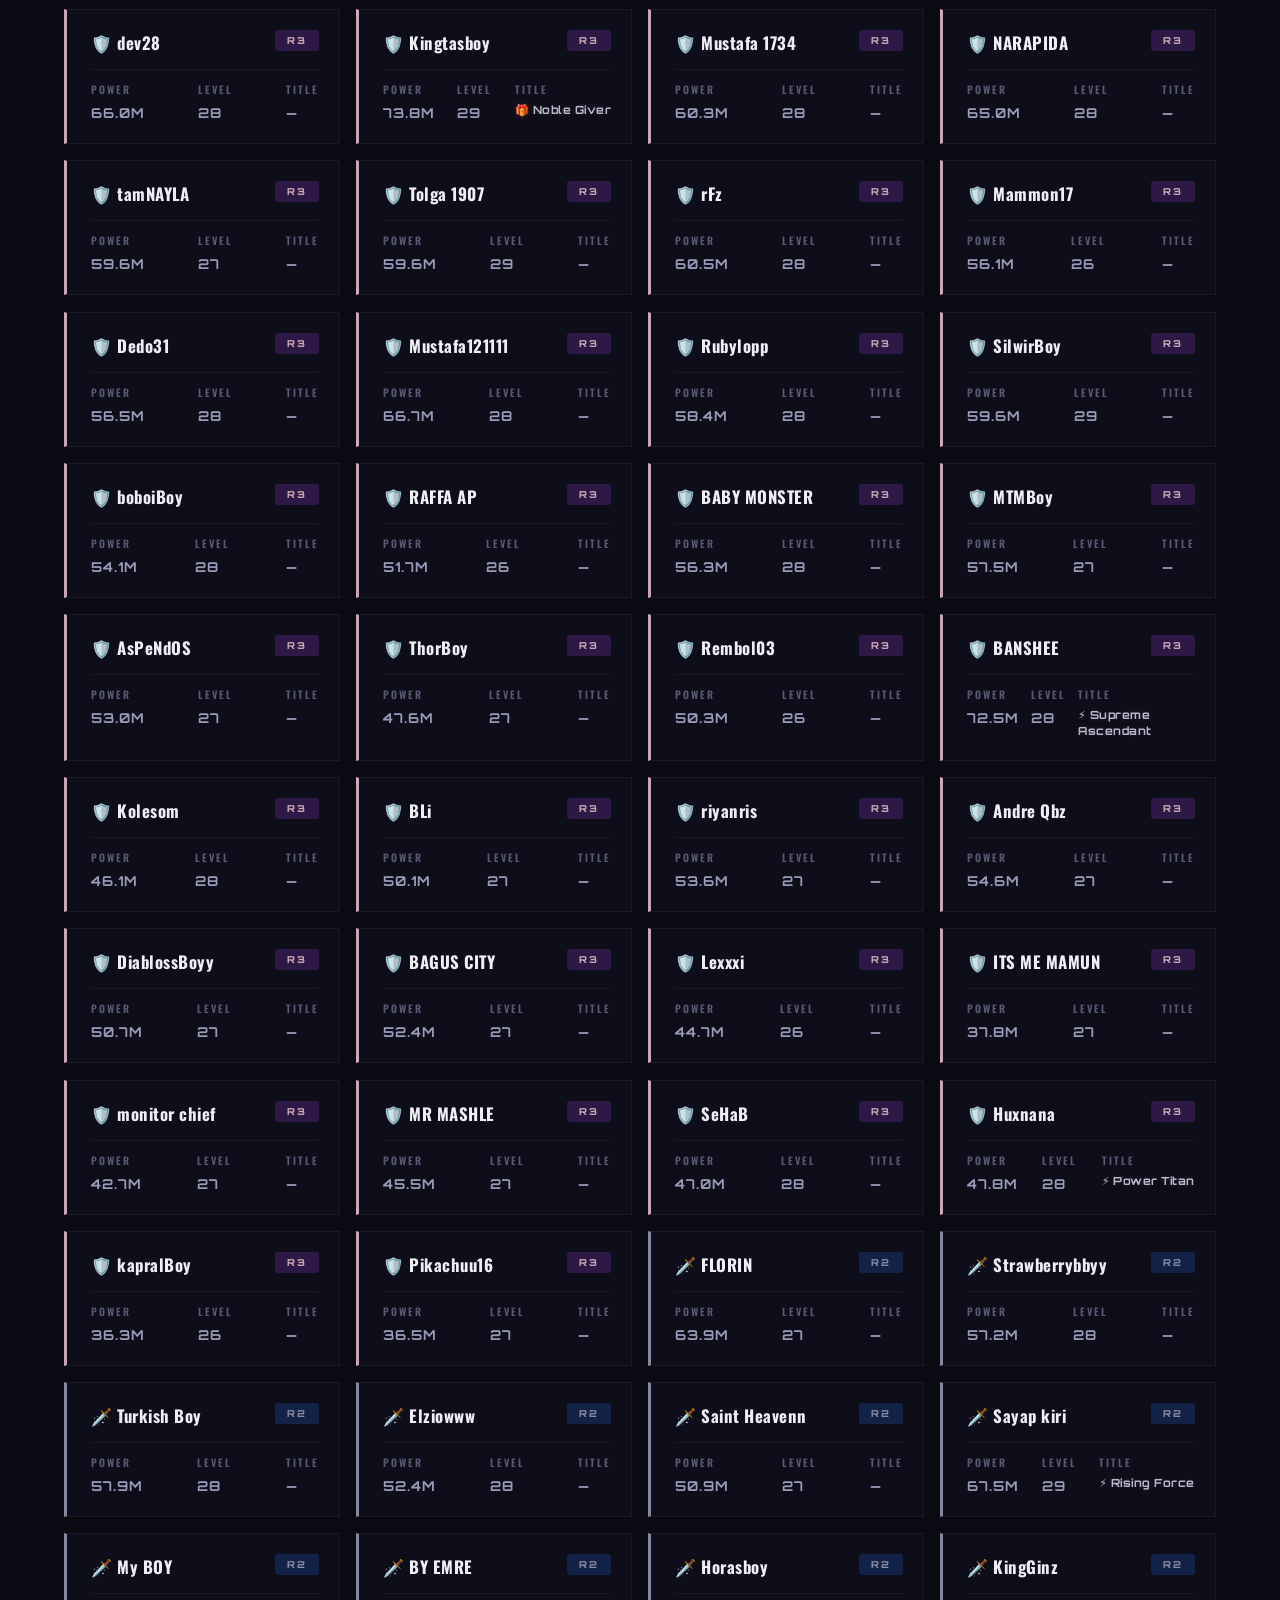
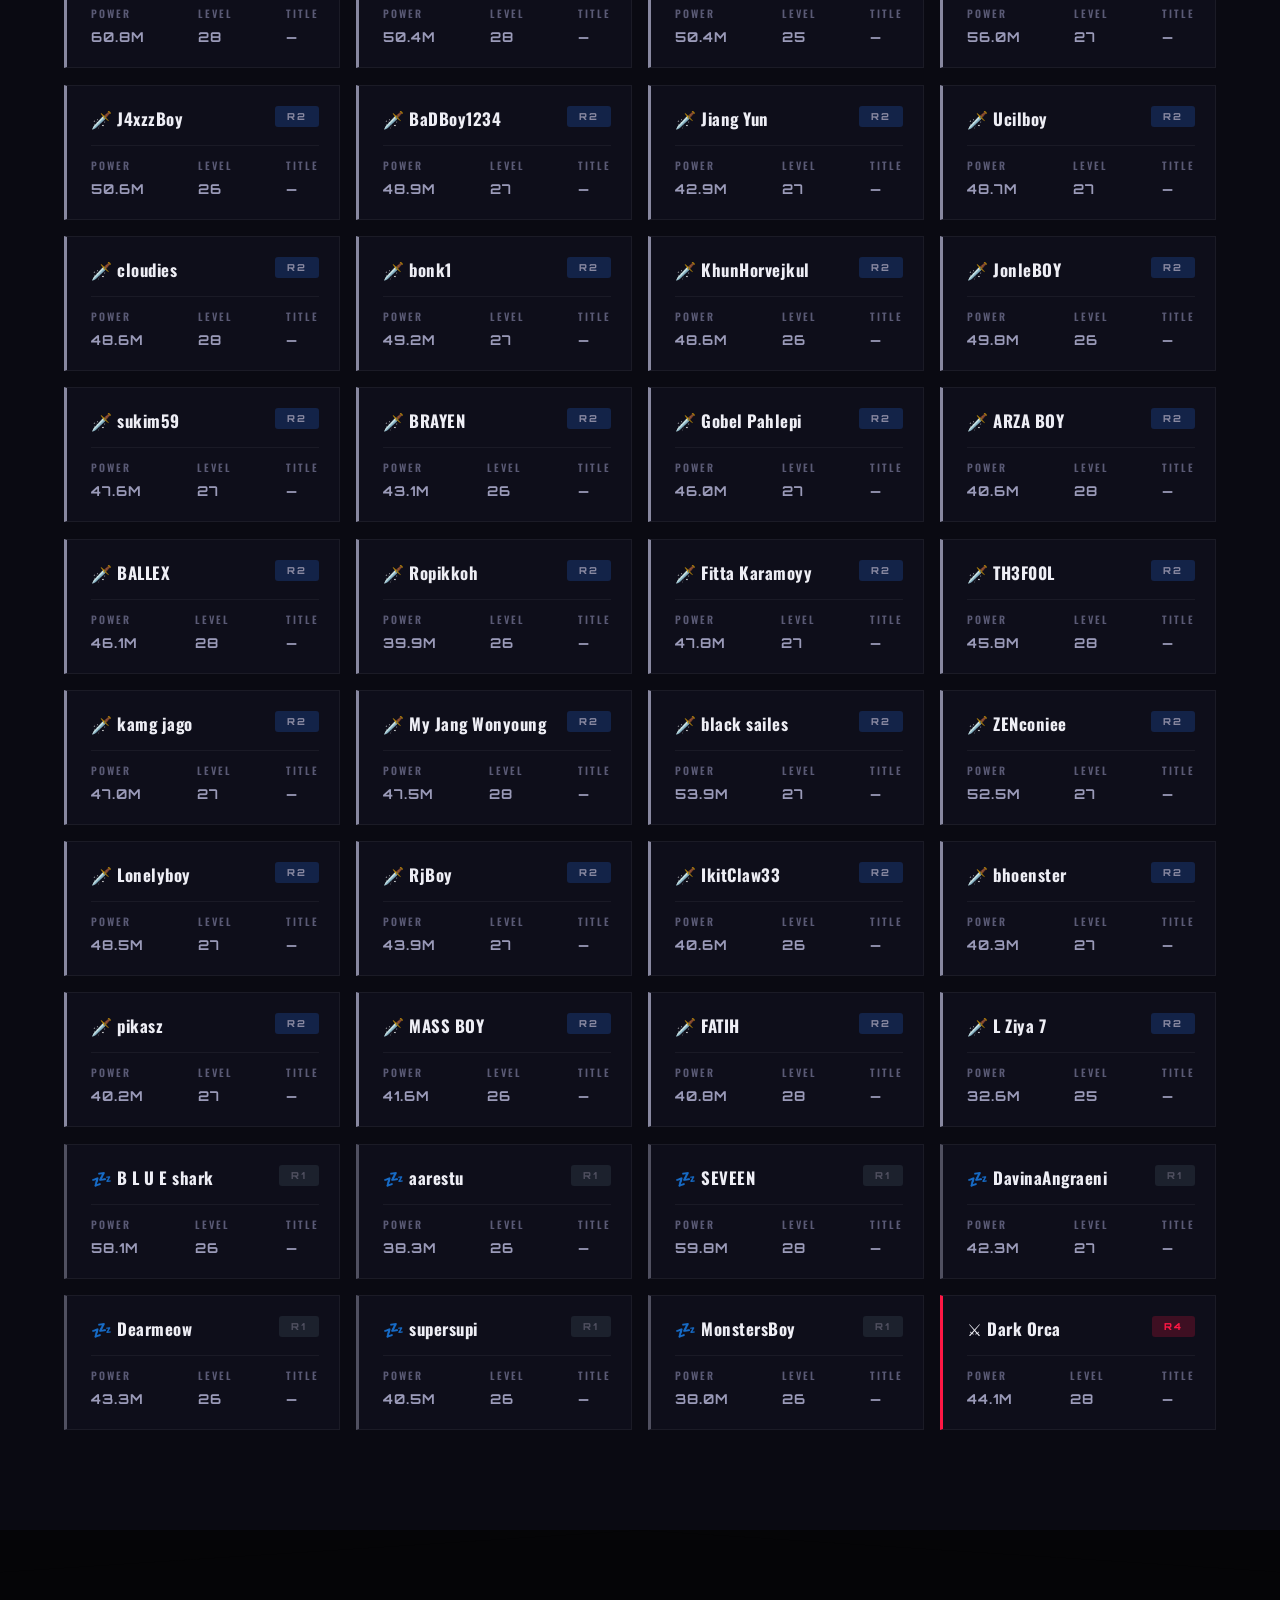
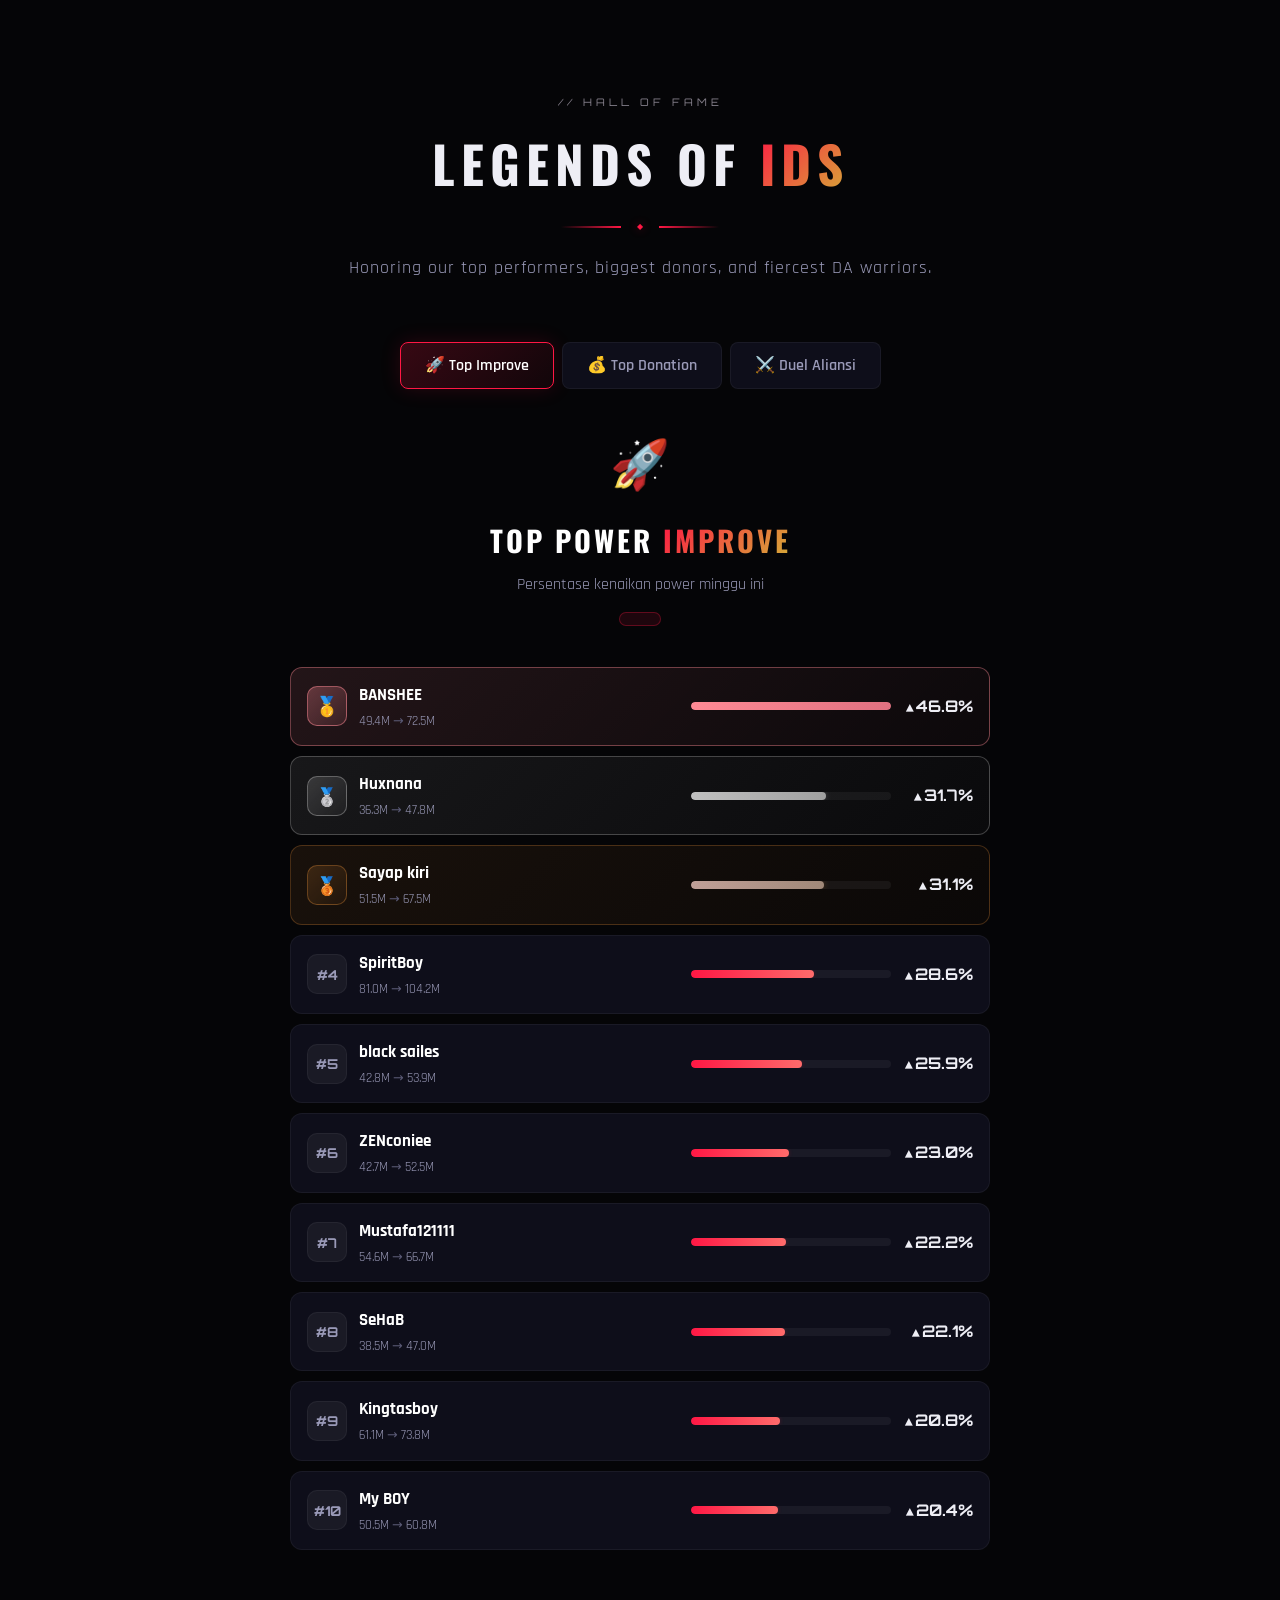
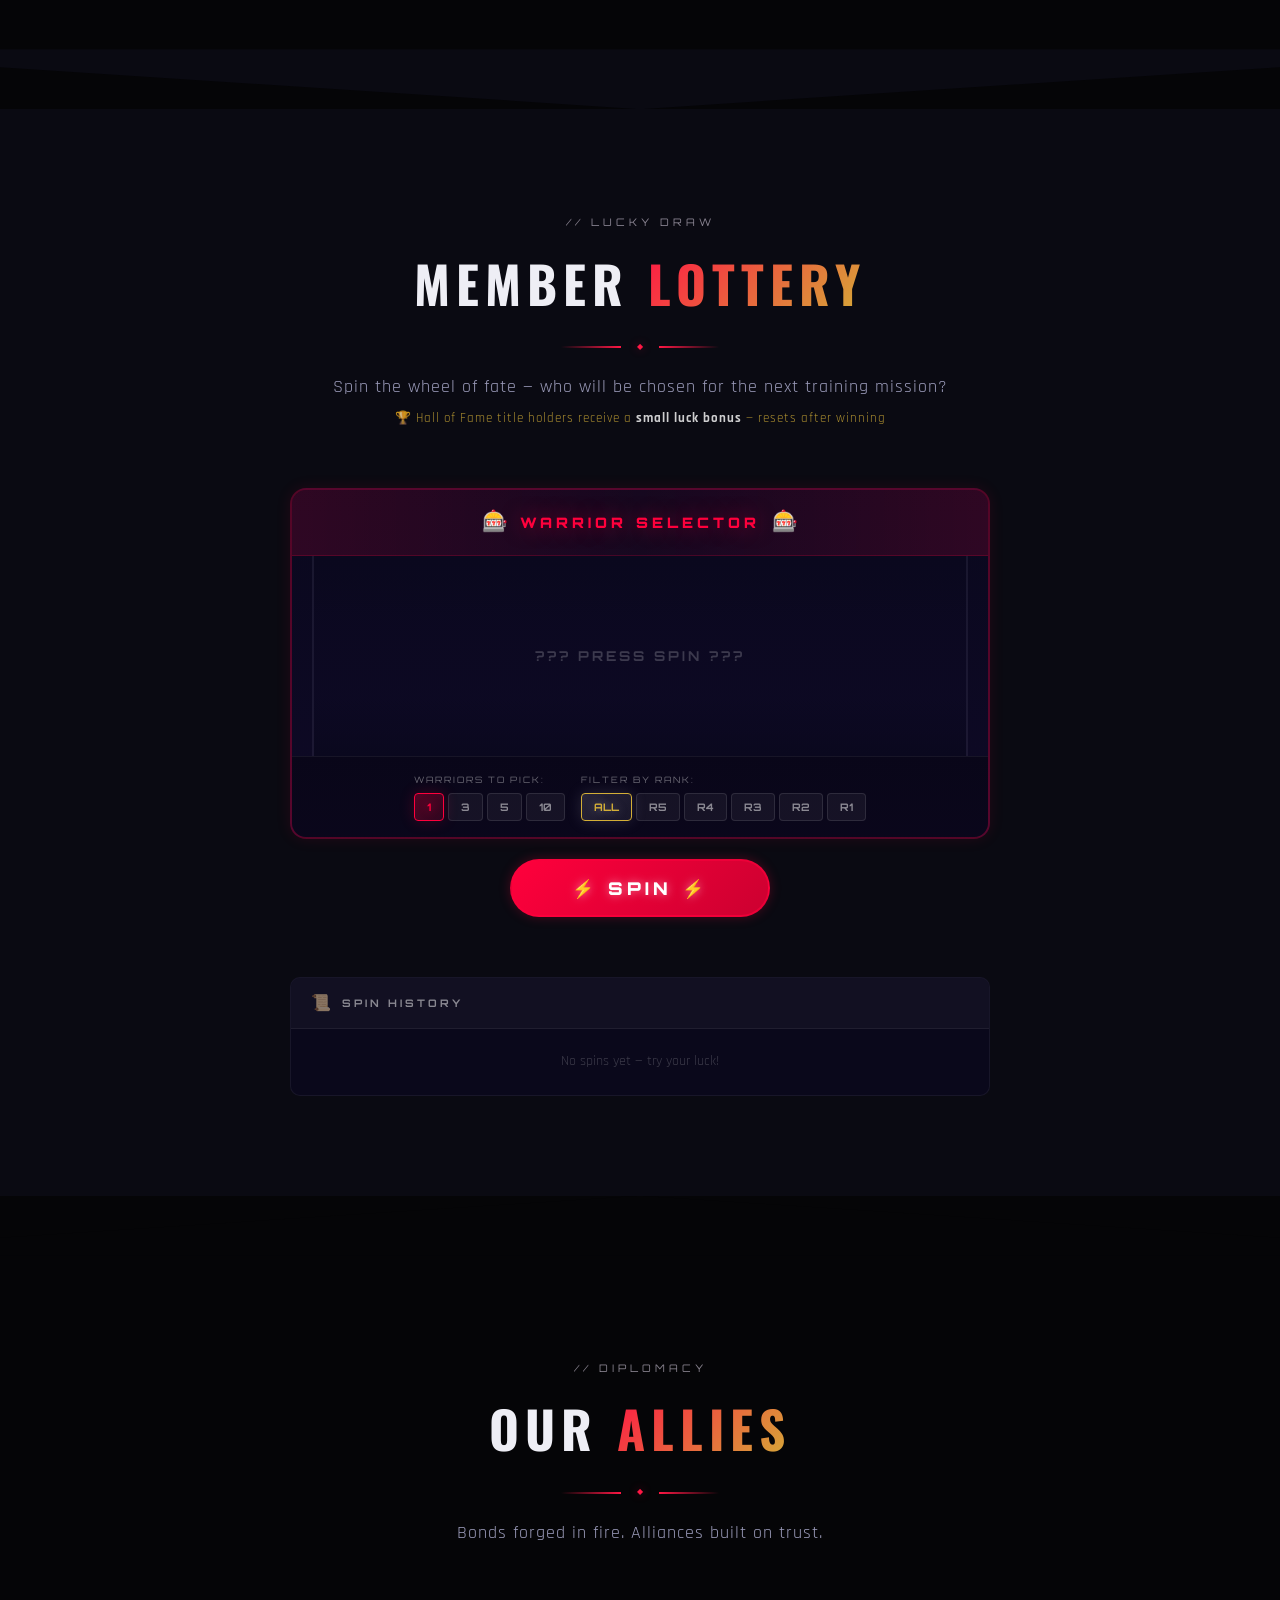
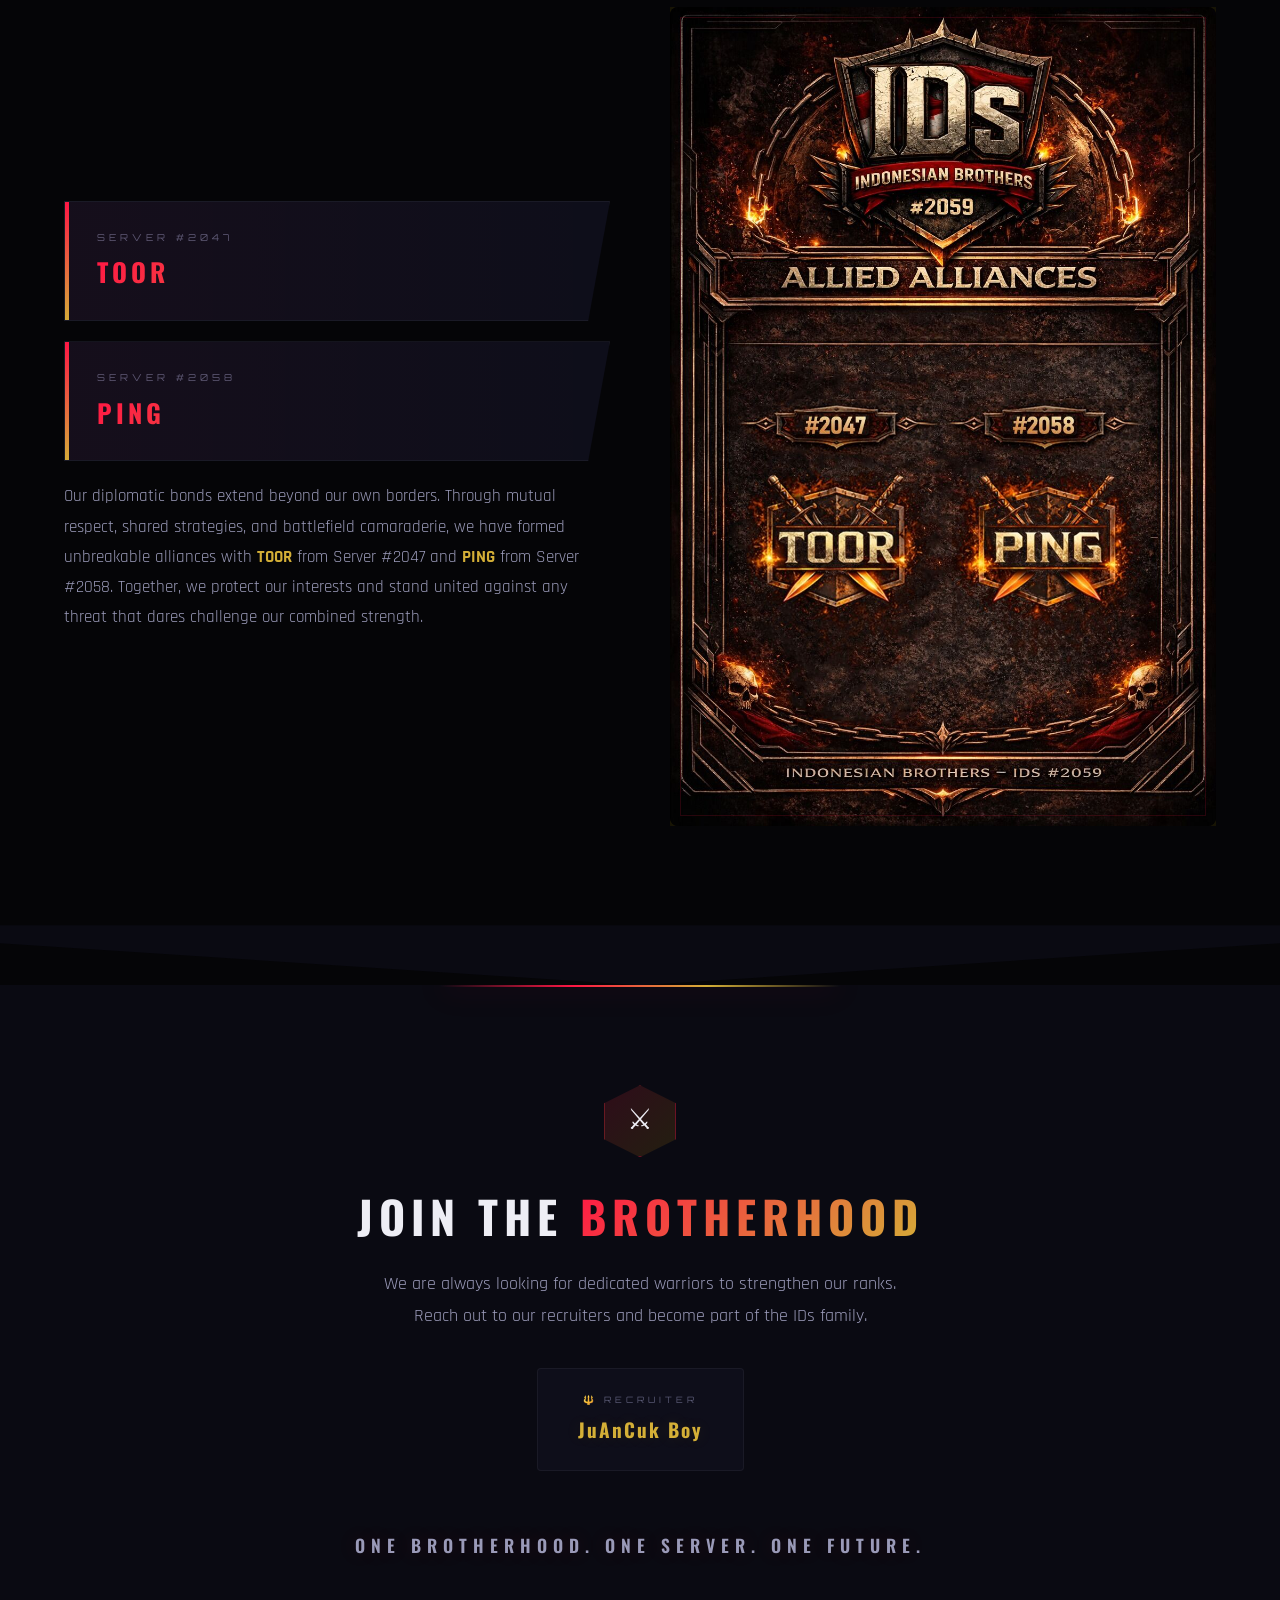
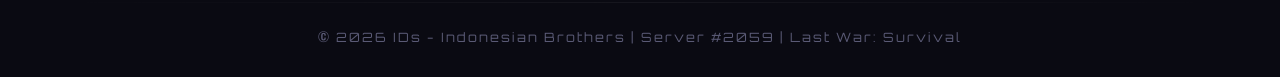
==== commit 3c9cc1b6: "perf: optimize images (-48%) and reduce Google Fonts from 16 to 11 weights Images optimized: - philo" ====
--- a/index.html
+++ b/index.html
@@ -8,7 +8,7 @@
   <meta name="description" content="Official website of IDs - Indonesian Brothers alliance from Last War: Survival, Server #2059. Strength in Unity, Power in Brotherhood.">
   <link rel="preconnect" href="https://fonts.googleapis.com">
   <link rel="preconnect" href="https://fonts.gstatic.com" crossorigin>
-  <link href="https://fonts.googleapis.com/css2?family=Oswald:wght@300;400;500;600;700&family=Rajdhani:wght@300;400;500;600;700&family=Orbitron:wght@400;500;600;700;800;900&display=swap" rel="stylesheet">
+  <link href="https://fonts.googleapis.com/css2?family=Oswald:wght@400;600;700;800&family=Rajdhani:wght@400;500;600;700&family=Orbitron:wght@600;700;900&display=swap" rel="stylesheet">
   <link rel="stylesheet" href="styles.css">
   <style>
     /* Early hide Google Translate toolbar before CSS loads */
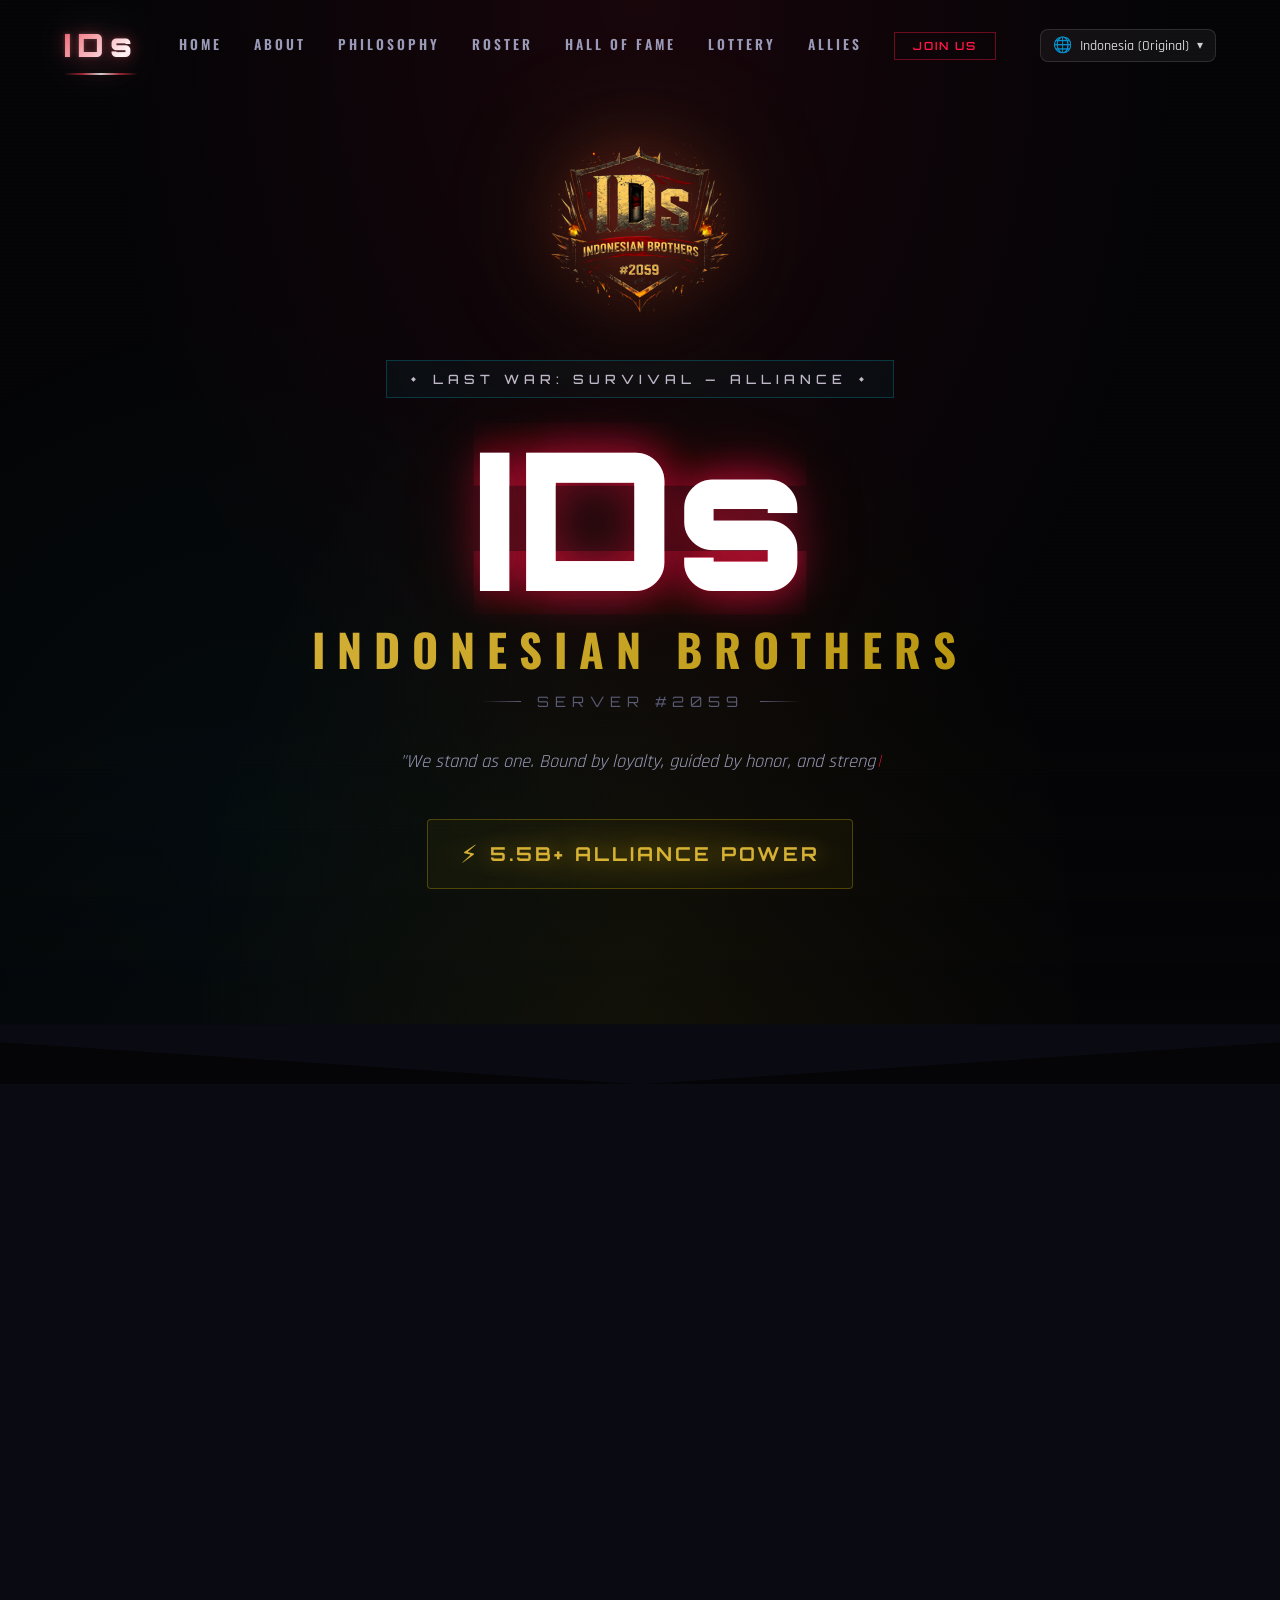
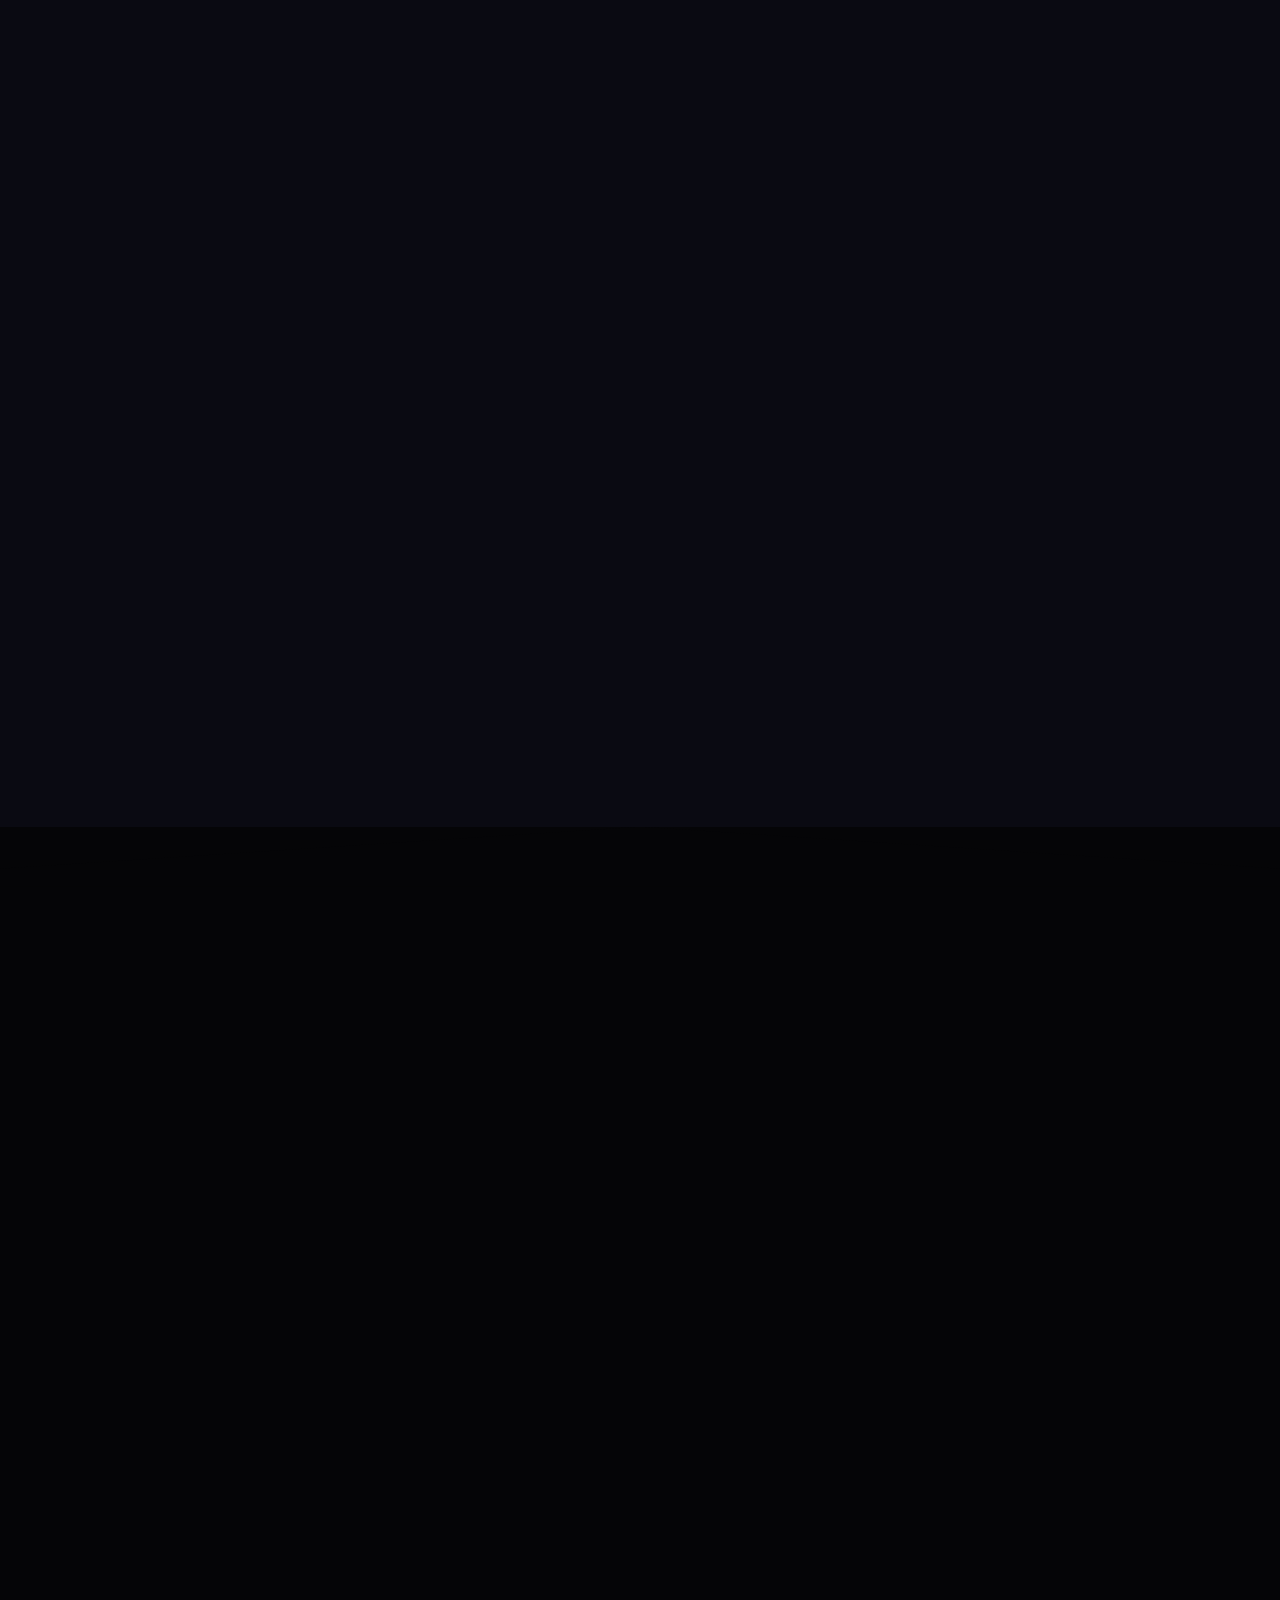
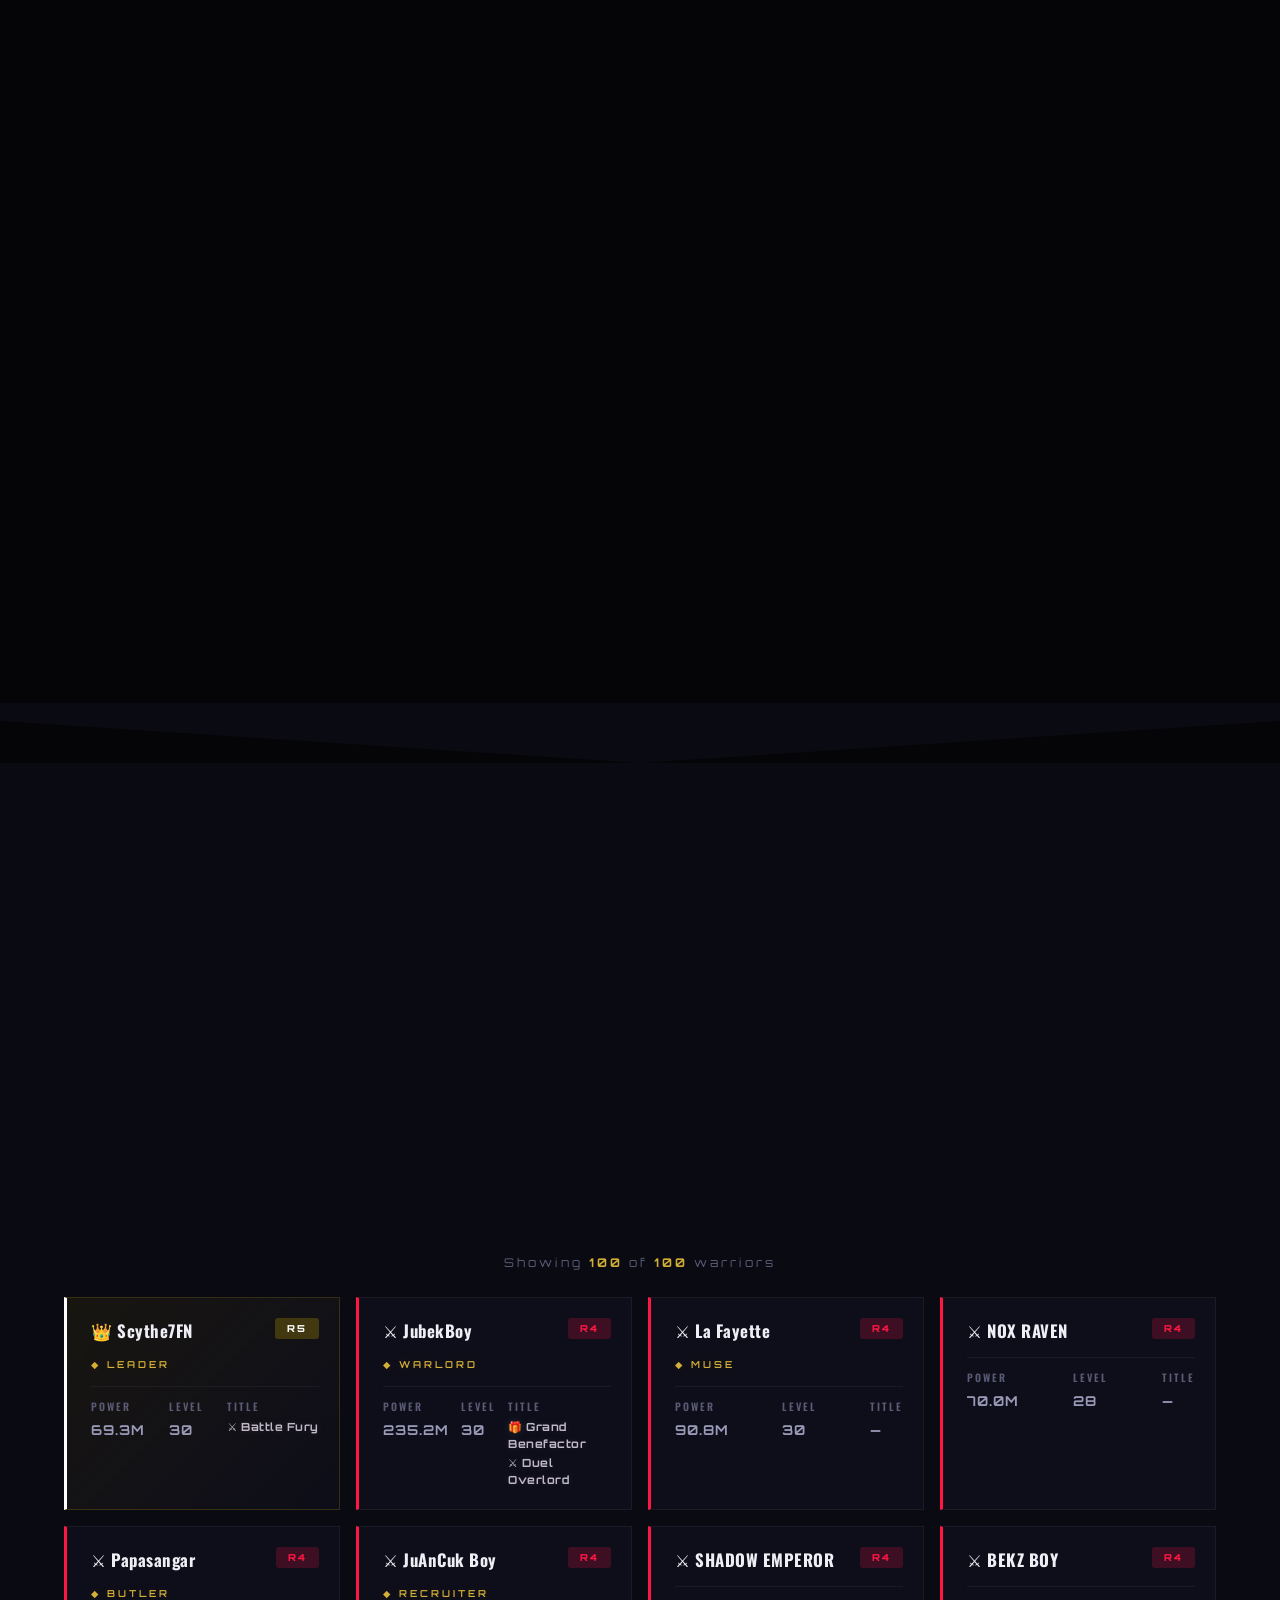
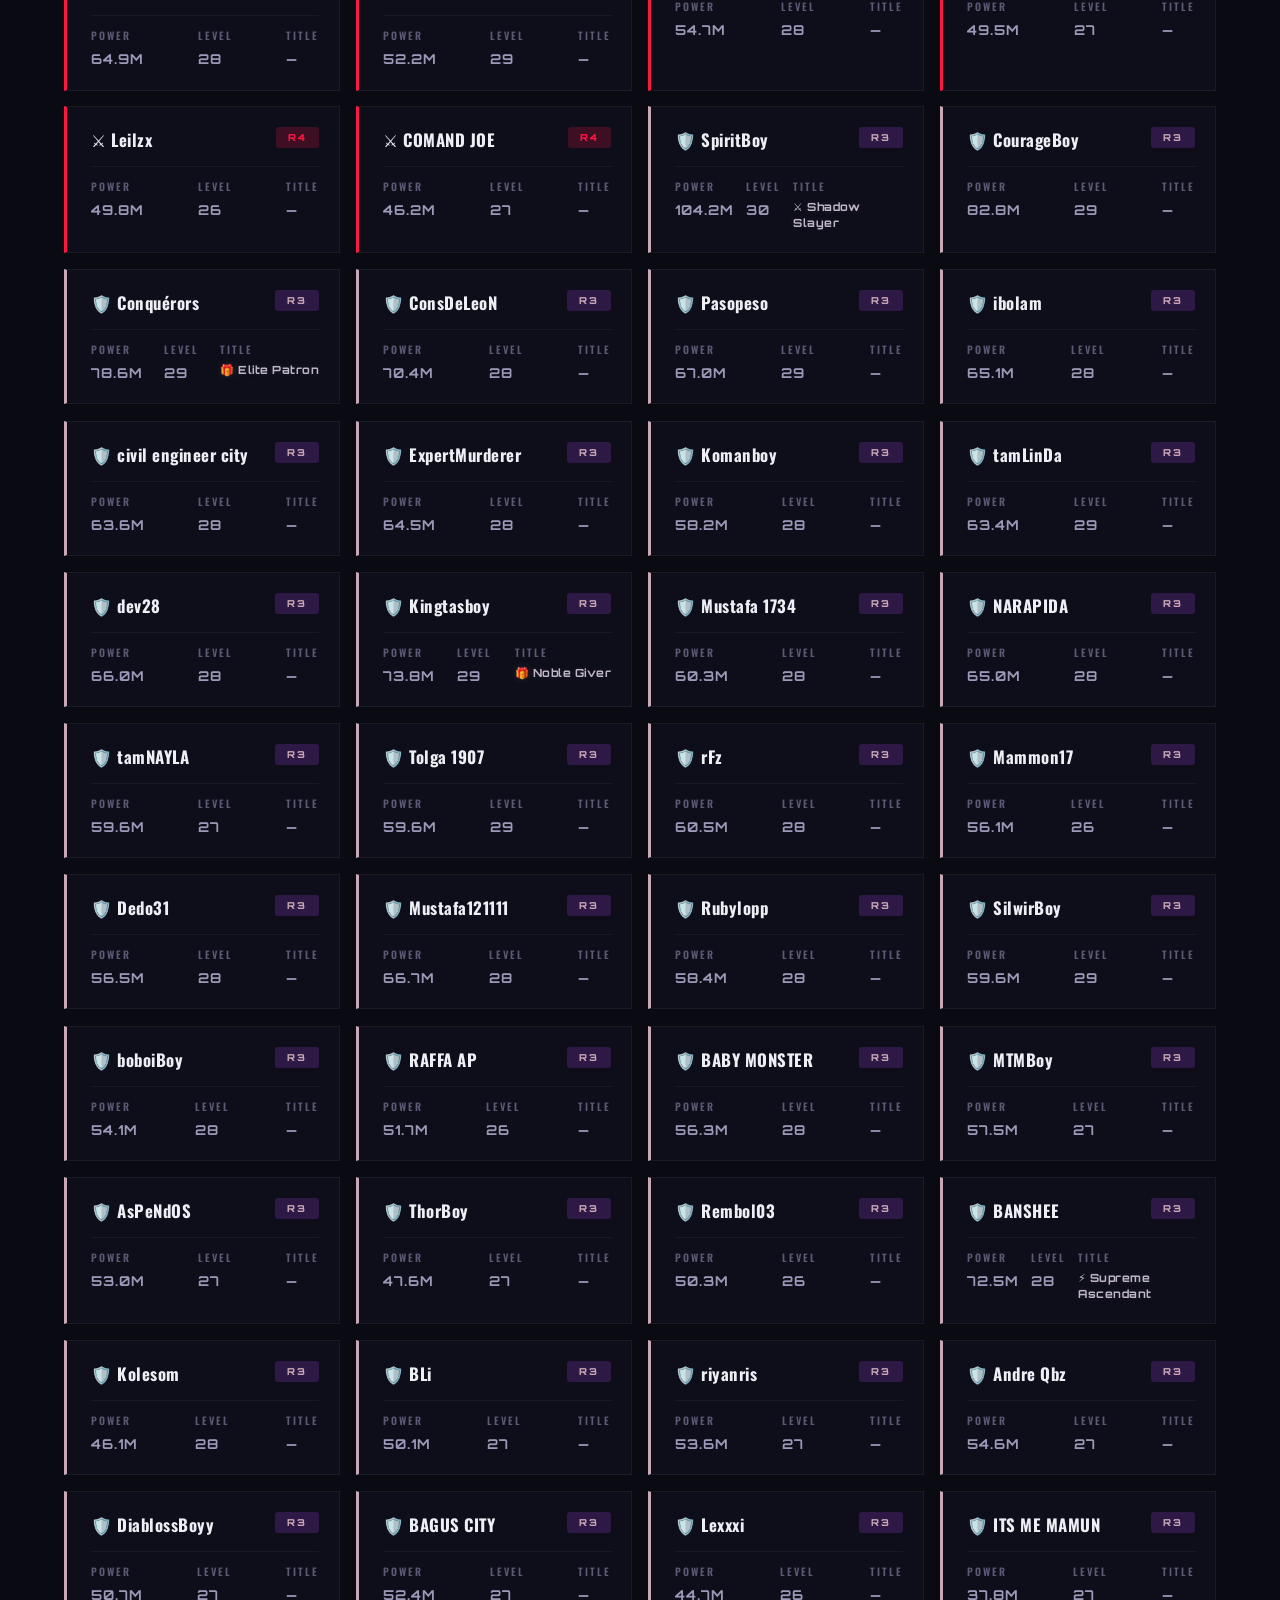
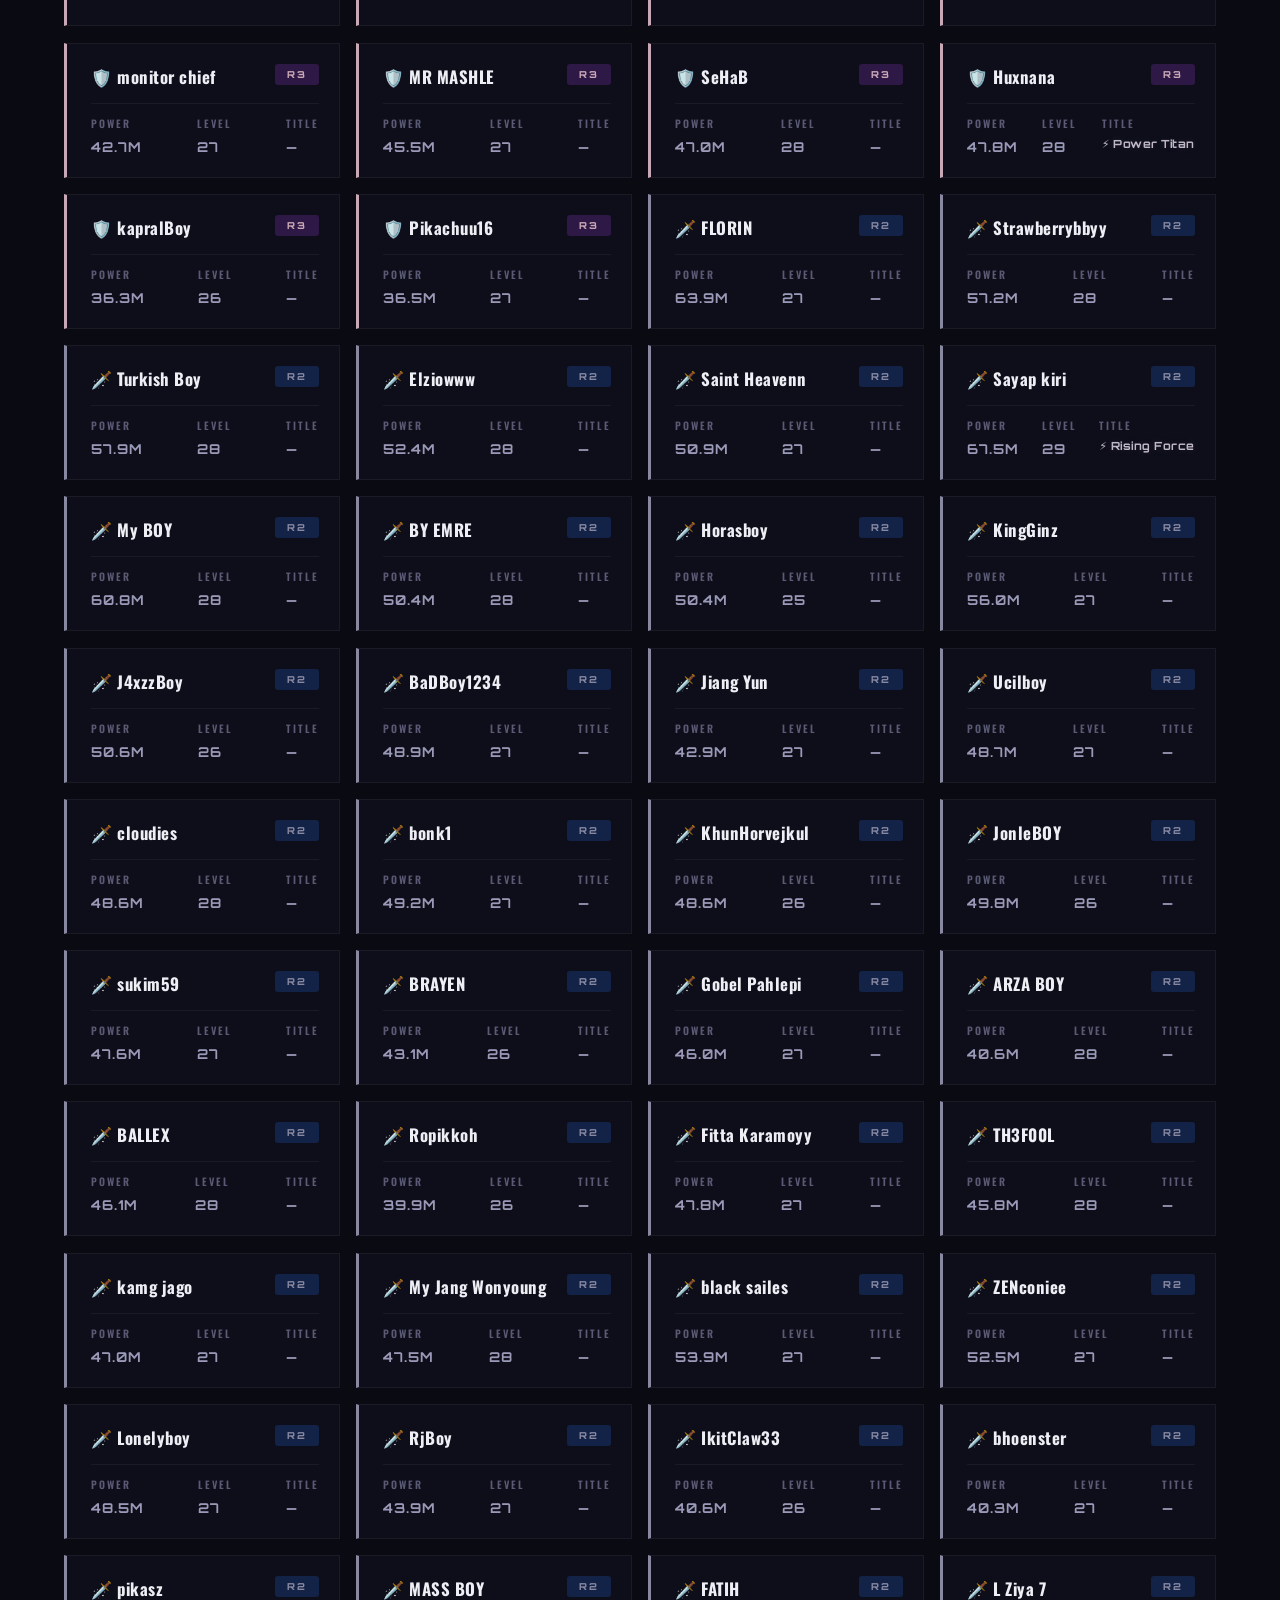
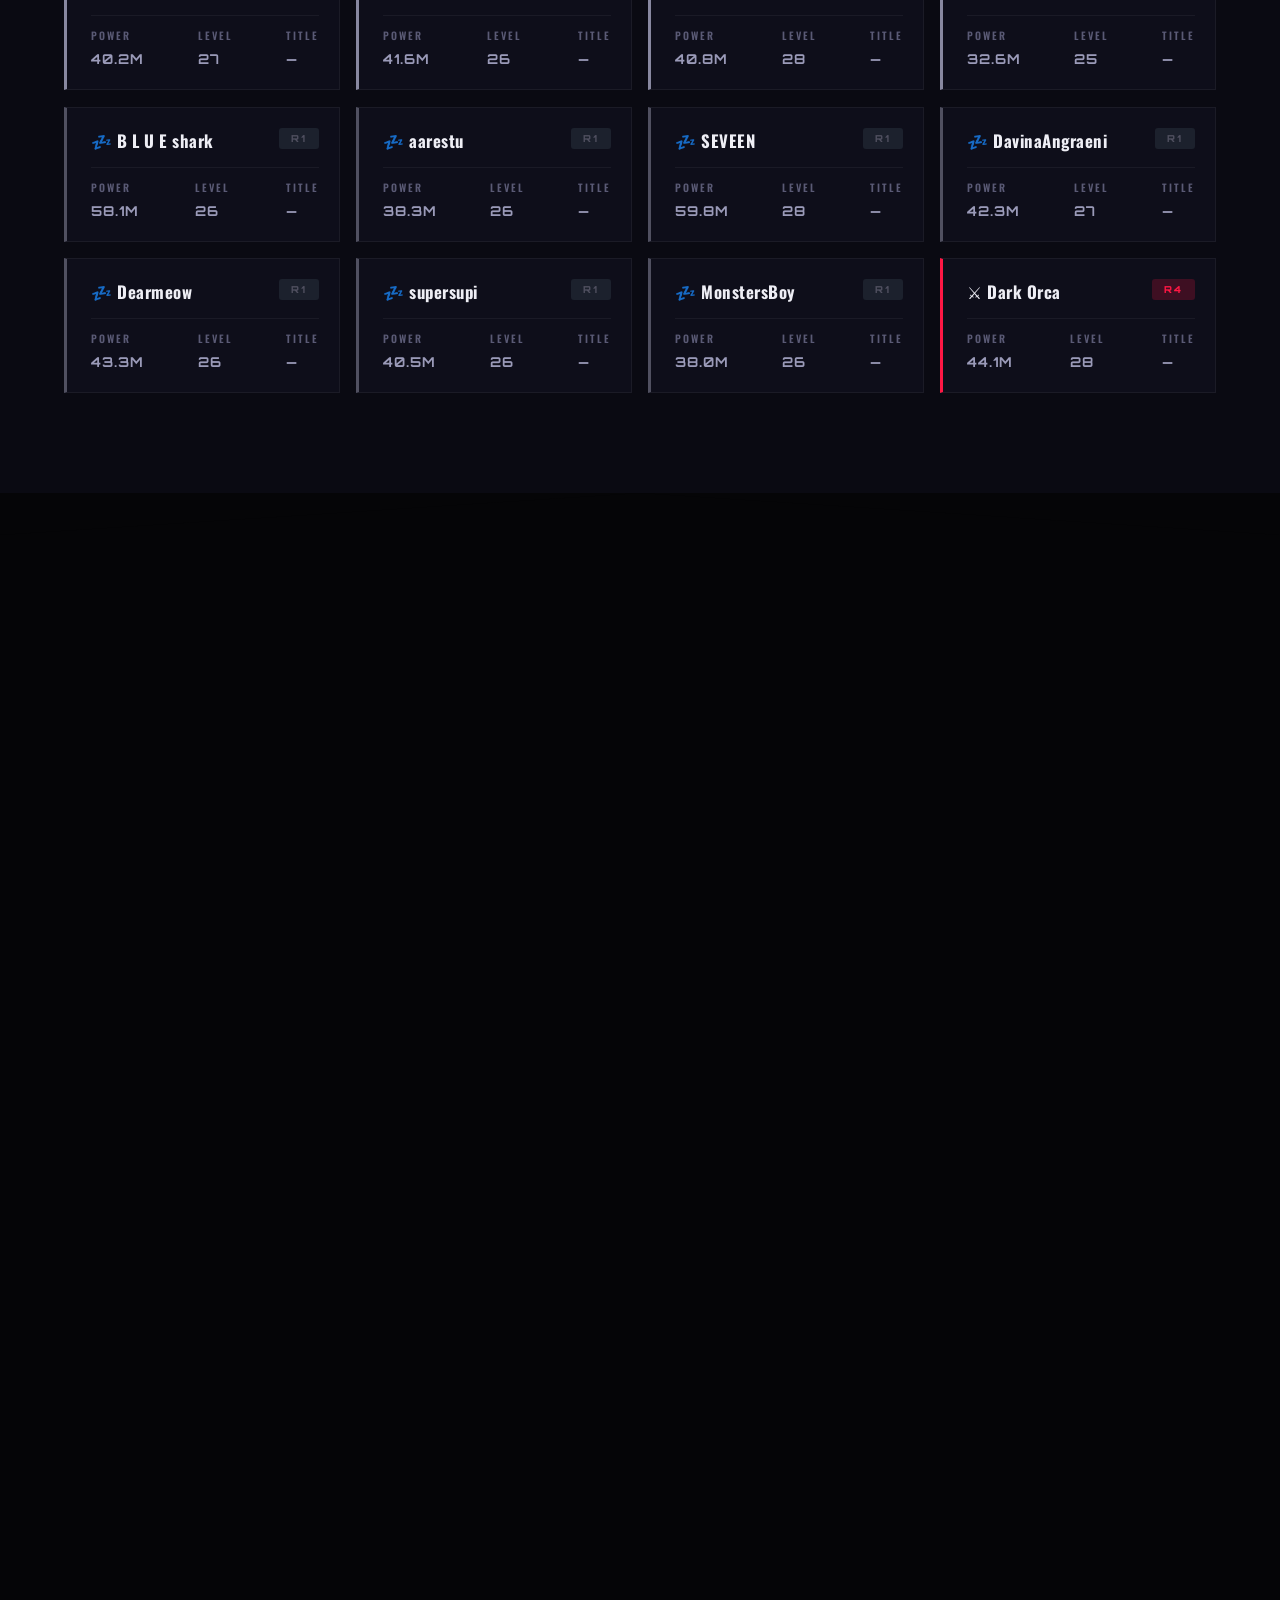
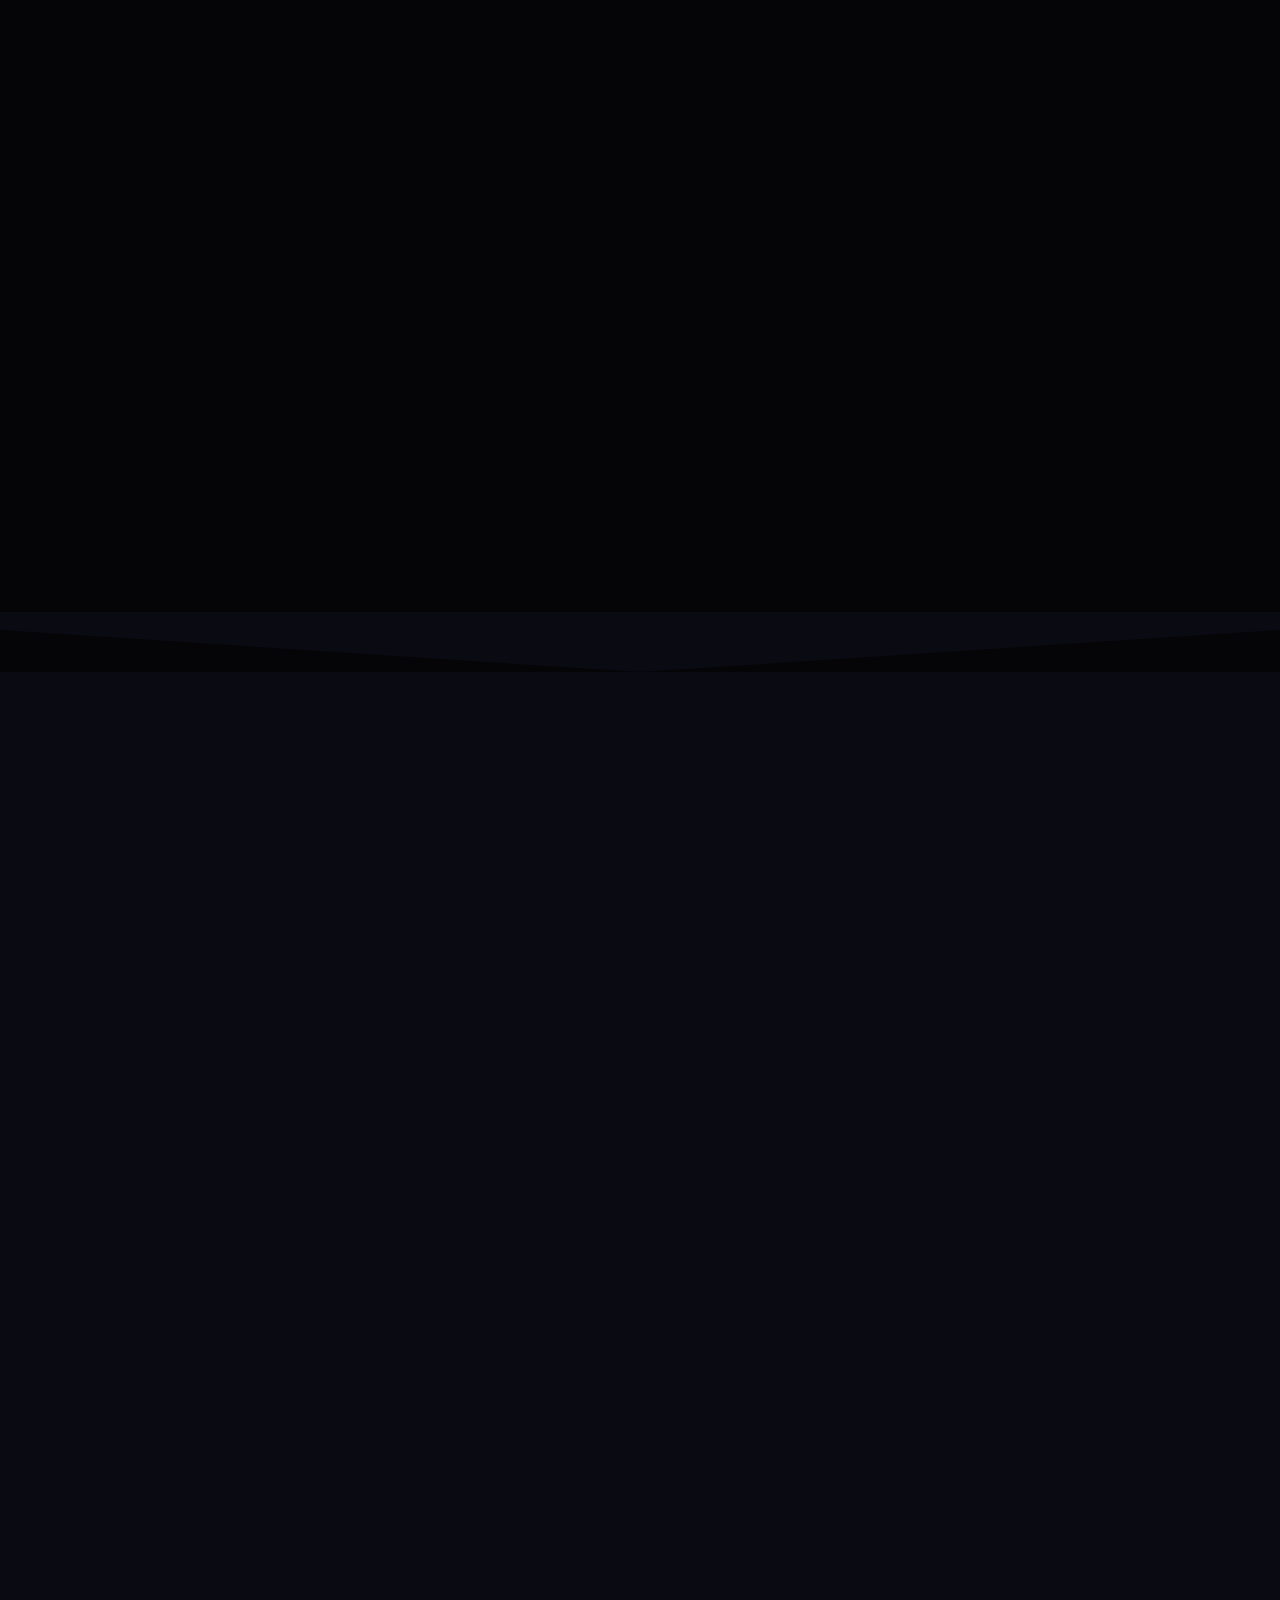
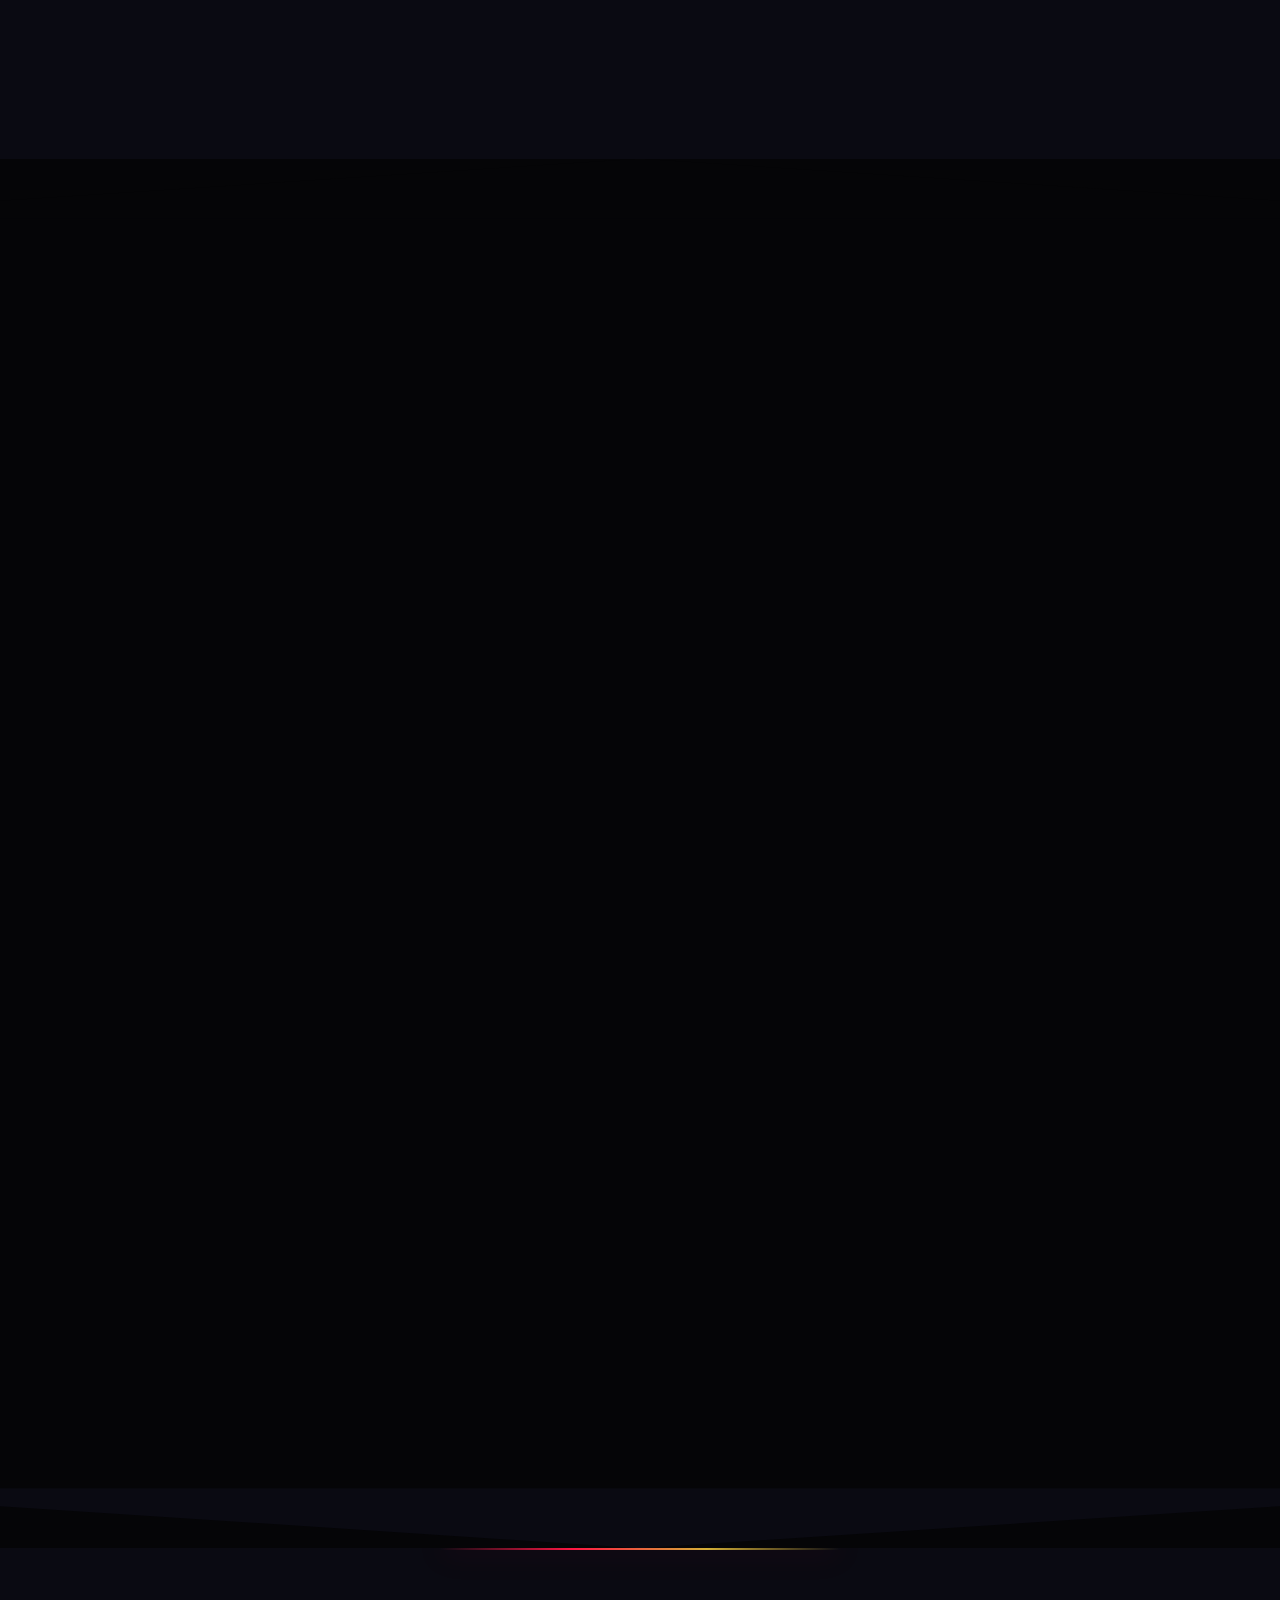
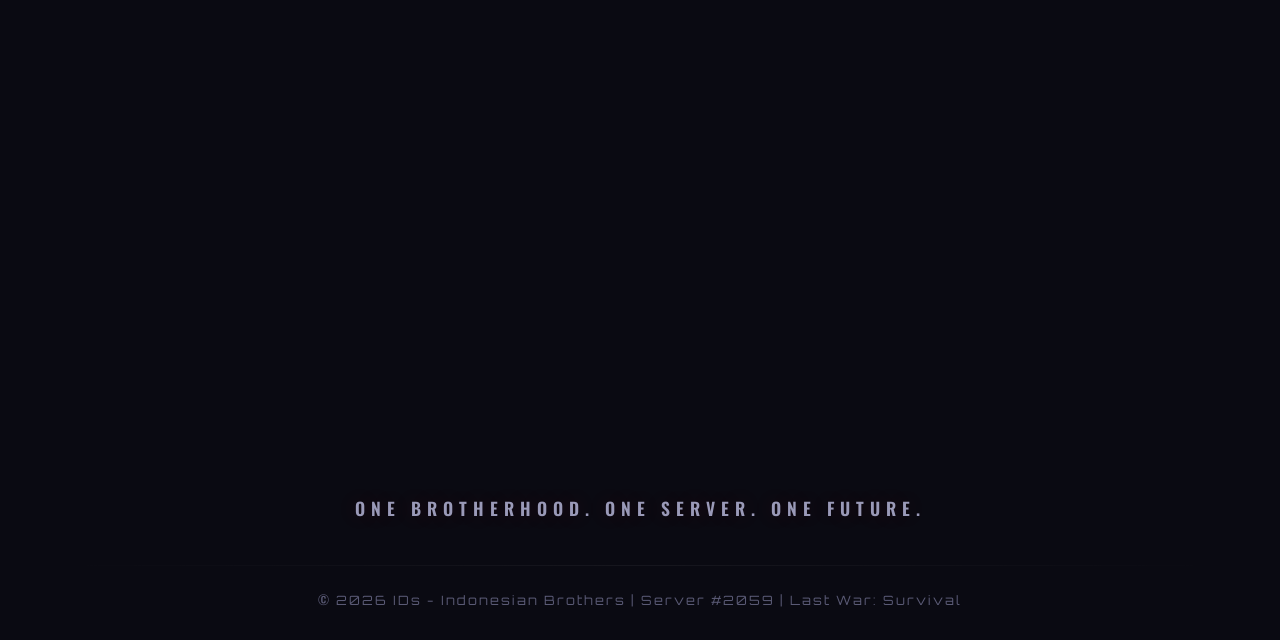
==== commit 7f9c2adc: "Replace Google Translate with custom i18n system (17 languages) - Added translations.js with 93+ key" ====
--- a/index.html
+++ b/index.html
@@ -10,12 +10,7 @@
   <link rel="preconnect" href="https://fonts.gstatic.com" crossorigin>
   <link href="https://fonts.googleapis.com/css2?family=Oswald:wght@400;600;700;800&family=Rajdhani:wght@400;500;600;700&family=Orbitron:wght@600;700;900&display=swap" rel="stylesheet">
   <link rel="stylesheet" href="styles.css">
-  <style>
-    /* Early hide Google Translate toolbar before CSS loads */
-    body > .skiptranslate, .goog-te-banner-frame, .VIpgJd-ZVi9od-ORHb-OEVmcd, #goog-gt-tt { display: none !important; height: 0 !important; visibility: hidden !important; }
-    body { top: 0 !important; }
-    .translated-ltr, .translated-rtl { margin-top: 0 !important; }
-  </style>
+
   <script>
     // Suppress errors from browser extensions (e.g. MetaMask)
     window.addEventListener('unhandledrejection', function(e) {
@@ -37,22 +32,42 @@
         <span class="holo-logo" data-text="IDs">IDs</span>
       </a>
       <ul class="nav-links" id="nav-links">
-        <li><a href="#hero" class="nav-link">Home</a></li>
-        <li><a href="#about" class="nav-link">About</a></li>
-        <li><a href="#philosophy" class="nav-link">Philosophy</a></li>
-        <li><a href="#members" class="nav-link">Roster</a></li>
-        <li><a href="#halloffame" class="nav-link">Hall of Fame</a></li>
-        <li><a href="#train-lottery" class="nav-link">Lottery</a></li>
-        <li><a href="#allies" class="nav-link">Allies</a></li>
-        <li><a href="#join" class="nav-link nav-link-cta">Join Us</a></li>
+        <li><a href="#hero" class="nav-link" data-i18n="nav_home">Home</a></li>
+        <li><a href="#about" class="nav-link" data-i18n="nav_about">About</a></li>
+        <li><a href="#philosophy" class="nav-link" data-i18n="nav_philosophy">Philosophy</a></li>
+        <li><a href="#members" class="nav-link" data-i18n="nav_roster">Roster</a></li>
+        <li><a href="#halloffame" class="nav-link" data-i18n="nav_halloffame">Hall of Fame</a></li>
+        <li><a href="#train-lottery" class="nav-link" data-i18n="nav_lottery">Lottery</a></li>
+        <li><a href="#allies" class="nav-link" data-i18n="nav_allies">Allies</a></li>
+        <li><a href="#join" class="nav-link nav-link-cta" data-i18n="nav_join">Join Us</a></li>
+        <li class="nav-lang-item">
+          <button class="nav-lang-btn" id="lang-toggle">
+            <span class="lang-globe">🌐</span>
+            <span class="lang-current" id="lang-current">Indonesia (Original)</span>
+            <span class="lang-arrow">▾</span>
+          </button>
+          <div class="nav-lang-dropdown" id="lang-dropdown">
+            <button class="lang-option active" data-lang="">🇮🇩 Indonesia (Original)</button>
+            <button class="lang-option" data-lang="en">🇬🇧 English</button>
+            <button class="lang-option" data-lang="zh-CN">🇨🇳 简体中文</button>
+            <button class="lang-option" data-lang="zh-TW">🇹🇼 繁體中文</button>
+            <button class="lang-option" data-lang="ja">🇯🇵 日本語</button>
+            <button class="lang-option" data-lang="ko">🇰🇷 한국어</button>
+            <button class="lang-option" data-lang="ms">🇲🇾 Bahasa Melayu</button>
+            <button class="lang-option" data-lang="th">🇹🇭 ภาษาไทย</button>
+            <button class="lang-option" data-lang="vi">🇻🇳 Tiếng Việt</button>
+            <button class="lang-option" data-lang="hi">🇮🇳 हिन्दी</button>
+            <button class="lang-option" data-lang="ar">🇸🇦 العربية</button>
+            <button class="lang-option" data-lang="tr">🇹🇷 Türkçe</button>
+            <button class="lang-option" data-lang="fr">🇫🇷 Français</button>
+            <button class="lang-option" data-lang="es">🇪🇸 Español</button>
+            <button class="lang-option" data-lang="de">🇩🇪 Deutsch</button>
+            <button class="lang-option" data-lang="ru">🇷🇺 Русский</button>
+            <button class="lang-option" data-lang="pt">🇧🇷 Português</button>
+          </div>
+        </li>
       </ul>
-      <div class="nav-translate" id="nav-translate">
-        <button class="translate-btn" id="translate-btn" aria-label="Translate page">
-          <span class="translate-icon">🌐</span>
-        </button>
-
-        <div class="translate-dropdown" id="translate-dropdown"></div>
-      </div>
+
       <button class="nav-toggle" id="nav-toggle" aria-label="Toggle navigation menu" aria-expanded="false">
         <span></span>
         <span></span>
@@ -79,7 +94,7 @@
 
       <div class="hero-tag">
         <span class="tag-diamond">◆</span>
-        LAST WAR: SURVIVAL — ALLIANCE
+        <span data-i18n="hero_tag">LAST WAR: SURVIVAL — ALLIANCE</span>
         <span class="tag-diamond">◆</span>
       </div>
 
@@ -113,8 +128,8 @@
   <section id="about" class="section section-dark">
     <div class="container">
       <div class="section-header reveal">
-        <span class="section-tag">// ABOUT US</span>
-        <h2 class="section-title">ABOUT THE <span class="text-accent">ALLIANCE</span></h2>
+        <span class="section-tag" data-i18n="section_tag_about">// ABOUT US</span>
+        <h2 class="section-title"><span data-i18n="section_title_about_pre">ABOUT THE</span> <span class="text-accent" data-i18n="section_title_about_accent">ALLIANCE</span></h2>
         <div class="section-divider">
           <span class="divider-line"></span>
           <span class="divider-diamond">◆</span>
@@ -122,44 +137,44 @@
         </div>
       </div>
 
-      <p class="about-motto reveal">"Strength in Unity, Power in Brotherhood."</p>
+      <p class="about-motto reveal" data-i18n="about_motto">"Strength in Unity, Power in Brotherhood."</p>
 
       <div class="stats-grid">
         <div class="stat-card reveal" data-delay="0">
           <div class="stat-card-border"></div>
           <div class="stat-icon">⚡</div>
           <div class="stat-value counter notranslate" id="stat-alliance-power" data-target="0" data-suffix="" data-format="comma">0</div>
-          <div class="stat-label">ALLIANCE POWER</div>
+          <div class="stat-label" data-i18n="stat_label_power">ALLIANCE POWER</div>
         </div>
         <div class="stat-card reveal" data-delay="100">
           <div class="stat-card-border"></div>
           <div class="stat-icon">👥</div>
           <div class="stat-value notranslate"><span class="counter" data-target="100" data-suffix="" data-format="plain">0</span> / 100</div>
-          <div class="stat-label">MEMBERS</div>
+          <div class="stat-label" data-i18n="stat_label_members">MEMBERS</div>
         </div>
         <div class="stat-card reveal" data-delay="200">
           <div class="stat-card-border"></div>
           <div class="stat-icon">⭐</div>
           <div class="stat-value notranslate"><span class="counter" data-target="5.0" data-suffix="" data-format="decimal">0</span></div>
-          <div class="stat-label">RATING</div>
+          <div class="stat-label" data-i18n="stat_label_rating">RATING</div>
         </div>
         <div class="stat-card reveal" data-delay="300">
           <div class="stat-card-border"></div>
           <div class="stat-icon">🎁</div>
           <div class="stat-value notranslate">Lv. <span class="counter" data-target="23" data-suffix="" data-format="plain">0</span></div>
-          <div class="stat-label">ALLIANCE GIFTS</div>
+          <div class="stat-label" data-i18n="stat_label_gifts">ALLIANCE GIFTS</div>
         </div>
         <div class="stat-card reveal" data-delay="400">
           <div class="stat-card-border"></div>
           <div class="stat-icon">🇮🇩</div>
           <div class="stat-value notranslate">Indonesian</div>
-          <div class="stat-label">LANGUAGE</div>
+          <div class="stat-label" data-i18n="stat_label_language">LANGUAGE</div>
         </div>
         <div class="stat-card reveal" data-delay="500">
           <div class="stat-card-border"></div>
           <div class="stat-icon">🌐</div>
           <div class="stat-value notranslate">#<span class="counter" data-target="2059" data-suffix="" data-format="plain">0</span></div>
-          <div class="stat-label">SERVER</div>
+          <div class="stat-label" data-i18n="stat_label_server">SERVER</div>
         </div>
       </div>
 
@@ -167,7 +182,7 @@
       <div class="top-power-section reveal">
         <div class="top-power-header">
           <span class="top-power-icon">⚔️</span>
-          <h3 class="top-power-title">COMMAND <span class="text-accent">CENTER</span></h3>
+          <h3 class="top-power-title"><span data-i18n="cmd_title_pre">COMMAND</span> <span class="text-accent" data-i18n="cmd_title_accent">CENTER</span></h3>
           <span class="top-power-icon">⚔️</span>
         </div>
 
@@ -183,7 +198,7 @@
 
         <div class="top-power-divider">
           <span class="divider-line"></span>
-          <span class="divider-label">TOP POWER WARRIORS</span>
+          <span class="divider-label" data-i18n="top_power_warriors">TOP POWER WARRIORS</span>
           <span class="divider-line"></span>
         </div>
 
@@ -203,14 +218,14 @@
   <section id="philosophy" class="section section-darker">
     <div class="container">
       <div class="section-header reveal">
-        <span class="section-tag">// OUR CREED</span>
-        <h2 class="section-title">OUR <span class="text-accent">PHILOSOPHY</span></h2>
+        <span class="section-tag" data-i18n="section_tag_philosophy">// OUR CREED</span>
+        <h2 class="section-title"><span data-i18n="section_title_philosophy_pre">OUR</span> <span class="text-accent" data-i18n="section_title_philosophy_accent">PHILOSOPHY</span></h2>
         <div class="section-divider">
           <span class="divider-line"></span>
           <span class="divider-diamond">◆</span>
           <span class="divider-line"></span>
         </div>
-        <p class="section-subtitle">The meaning behind our emblem — every symbol tells our story.</p>
+        <p class="section-subtitle" data-i18n="section_subtitle_philosophy">The meaning behind our emblem — every symbol tells our story.</p>
       </div>
 
       <div class="philosophy-content">
@@ -221,8 +236,8 @@
             <div class="timeline-card">
               <div class="timeline-icon">🛡️</div>
               <div class="timeline-body">
-                <h3 class="timeline-title">THE SHIELD</h3>
-                <p class="timeline-desc">Represents strength, protection, and resilience. We guard our brothers and sisters against any threat.</p>
+                <h3 class="timeline-title" data-i18n="timeline_shield">THE SHIELD</h3>
+                <p class="timeline-desc" data-i18n="timeline_shield_desc">Represents strength, protection, and resilience. We guard our brothers and sisters against any threat.</p>
               </div>
             </div>
           </div>
@@ -232,8 +247,8 @@
             <div class="timeline-card">
               <div class="timeline-icon">🔴⚪</div>
               <div class="timeline-body">
-                <h3 class="timeline-title">RED &amp; WHITE</h3>
-                <p class="timeline-desc">Symbolizes courage, honor, and the spirit of unity — the colors of our Indonesian pride.</p>
+                <h3 class="timeline-title" data-i18n="timeline_redwhite">RED &amp; WHITE</h3>
+                <p class="timeline-desc" data-i18n="timeline_redwhite_desc">Symbolizes courage, honor, and the spirit of unity — the colors of our Indonesian pride.</p>
               </div>
             </div>
           </div>
@@ -243,8 +258,8 @@
             <div class="timeline-card">
               <div class="timeline-icon">🦅</div>
               <div class="timeline-body">
-                <h3 class="timeline-title">RIGHT &amp; LEFT WINGS</h3>
-                <p class="timeline-desc">Symbolizes freedom, progress, and mutual support. Together, we soar beyond limits.</p>
+                <h3 class="timeline-title" data-i18n="timeline_wings">RIGHT &amp; LEFT WINGS</h3>
+                <p class="timeline-desc" data-i18n="timeline_wings_desc">Symbolizes freedom, progress, and mutual support. Together, we soar beyond limits.</p>
               </div>
             </div>
           </div>
@@ -254,7 +269,7 @@
               <div class="timeline-icon">🏠</div>
               <div class="timeline-body">
                 <h3 class="timeline-title">#2059</h3>
-                <p class="timeline-desc">Our identity. Our server. Our home. Where legends are born and brotherhood thrives.</p>
+                <p class="timeline-desc" data-i18n="timeline_2059_desc">Our identity. Our server. Our home. Where legends are born and brotherhood thrives.</p>
               </div>
             </div>
           </div>
@@ -268,7 +283,7 @@
       </div>
 
       <div class="philosophy-tagline reveal">
-        <span class="tagline-text">ONE BROTHERHOOD. ONE SERVER. ONE FUTURE.</span>
+        <span class="tagline-text" data-i18n="philosophy_tagline">ONE BROTHERHOOD. ONE SERVER. ONE FUTURE.</span>
       </div>
     </div>
   </section>
@@ -282,14 +297,14 @@
   <section id="members" class="section section-dark">
     <div class="container">
       <div class="section-header reveal">
-        <span class="section-tag">// TEAM ROSTER</span>
-        <h2 class="section-title">OUR <span class="text-accent">WARRIORS</span></h2>
+        <span class="section-tag" data-i18n="section_tag_roster">// TEAM ROSTER</span>
+        <h2 class="section-title"><span data-i18n="section_title_roster_pre">OUR</span> <span class="text-accent" data-i18n="section_title_roster_accent">WARRIORS</span></h2>
         <div class="section-divider">
           <span class="divider-line"></span>
           <span class="divider-diamond">◆</span>
           <span class="divider-line"></span>
         </div>
-        <p class="section-subtitle">100 strong. Every rank earned, every battle remembered.</p>
+        <p class="section-subtitle" data-i18n="section_subtitle_roster">100 strong. Every rank earned, every battle remembered.</p>
       </div>
 
       <div class="members-controls reveal">
@@ -297,7 +312,7 @@
           <span class="search-icon">
             <svg width="18" height="18" viewBox="0 0 24 24" fill="none" stroke="currentColor" stroke-width="2"><circle cx="11" cy="11" r="8"/><path d="m21 21-4.35-4.35"/></svg>
           </span>
-          <input type="text" id="member-search" placeholder="Search warriors by name..." autocomplete="off">
+          <input type="text" id="member-search" placeholder="Search warriors by name..." data-i18n-ph="search_placeholder" autocomplete="off">
           <span class="search-glow"></span>
         </div>
         <div class="filter-tabs">
@@ -329,21 +344,21 @@
   <section id="halloffame" class="section section-darker">
     <div class="container">
       <div class="section-header reveal">
-        <span class="section-tag">// HALL OF FAME</span>
-        <h2 class="section-title">LEGENDS OF <span class="text-accent">IDs</span></h2>
+        <span class="section-tag" data-i18n="section_tag_halloffame">// HALL OF FAME</span>
+        <h2 class="section-title"><span data-i18n="section_title_halloffame_pre">LEGENDS OF</span> <span class="text-accent notranslate">IDs</span></h2>
         <div class="section-divider">
           <span class="divider-line"></span>
           <span class="divider-diamond">◆</span>
           <span class="divider-line"></span>
         </div>
-        <p class="section-subtitle">Honoring our top performers, biggest donors, and fiercest DA warriors.</p>
+        <p class="section-subtitle" data-i18n="section_subtitle_halloffame">Honoring our top performers, biggest donors, and fiercest DA warriors.</p>
       </div>
 
       <!-- HoF Tabs -->
       <div class="hof-tabs reveal">
-        <button class="hof-tab active" data-hof="improve">🚀 Top Improve</button>
-        <button class="hof-tab" data-hof="donation">💰 Top Donation</button>
-        <button class="hof-tab" data-hof="duel">⚔️ Duel Aliansi</button>
+        <button class="hof-tab active" data-hof="improve" data-i18n="hof_tab_improve">🚀 Top Improve</button>
+        <button class="hof-tab" data-hof="donation" data-i18n="hof_tab_donation">💰 Top Donation</button>
+        <button class="hof-tab" data-hof="duel" data-i18n="hof_tab_duel">⚔️ Duel Aliansi</button>
       </div>
 
       <!-- Tab: Top Improve -->
@@ -351,14 +366,14 @@
         <div class="hof-improve-container reveal">
           <div class="hof-improve-header">
             <div class="hof-improve-icon">🚀</div>
-            <h3 class="hof-improve-title">TOP POWER <span class="text-accent">IMPROVE</span></h3>
-            <p class="hof-improve-subtitle">Persentase kenaikan power minggu ini</p>
+            <h3 class="hof-improve-title"><span data-i18n="hof_improve_title_pre">TOP POWER</span> <span class="text-accent" data-i18n="hof_improve_title_accent">IMPROVE</span></h3>
+            <p class="hof-improve-subtitle" data-i18n="hof_improve_subtitle">Persentase kenaikan power minggu ini</p>
             <div class="hof-improve-week" id="hof-improve-week"></div>
           </div>
           <div class="hof-improve-leaderboard" id="hof-improve-leaderboard">
             <div class="hof-improve-loading">
               <div class="hof-improve-spinner"></div>
-              <span>Memuat data...</span>
+              <span data-i18n="hof_loading">Memuat data...</span>
             </div>
           </div>
         </div>
@@ -370,7 +385,7 @@
           <div class="hof-lb-header">
             <span class="hof-lb-icon">💰</span>
             <div>
-              <h3 class="hof-lb-title">Top Donasi</h3>
+              <h3 class="hof-lb-title" data-i18n="hof_donation_title">Top Donasi</h3>
               <p class="hof-lb-week" id="hof-donation-week">📅 Loading...</p>
             </div>
           </div>
@@ -386,7 +401,7 @@
           <div class="hof-lb-header">
             <span class="hof-lb-icon">⚔️</span>
             <div>
-              <h3 class="hof-lb-title">Duel Aliansi</h3>
+              <h3 class="hof-lb-title" data-i18n="hof_duel_title">Duel Aliansi</h3>
               <p class="hof-lb-week" id="hof-duel-week">📅 Loading...</p>
             </div>
           </div>
@@ -406,15 +421,15 @@
   <section id="train" class="section section-dark">
     <div class="container">
       <div class="section-header reveal" id="train-lottery">
-        <span class="section-tag">// LUCKY DRAW</span>
-        <h2 class="section-title">MEMBER <span class="text-accent">LOTTERY</span></h2>
+        <span class="section-tag" data-i18n="section_tag_lottery">// LUCKY DRAW</span>
+        <h2 class="section-title"><span data-i18n="section_title_lottery_pre">MEMBER</span> <span class="text-accent" data-i18n="section_title_lottery_accent">LOTTERY</span></h2>
         <div class="section-divider">
           <span class="divider-line"></span>
           <span class="divider-diamond">◆</span>
           <span class="divider-line"></span>
         </div>
-        <p class="section-subtitle">Spin the wheel of fate — who will be chosen for the next training mission?</p>
-        <p class="lottery-hof-info">🏆 Hall of Fame title holders receive a <strong>small luck bonus</strong> — resets after winning</p>
+        <p class="section-subtitle" data-i18n="section_subtitle_lottery">Spin the wheel of fate — who will be chosen for the next training mission?</p>
+        <p class="lottery-hof-info" data-i18n="lottery_hof_info">🏆 Hall of Fame title holders receive a <strong>small luck bonus</strong> — resets after winning</p>
       </div>
 
       <div class="train-lottery-container reveal">
@@ -489,14 +504,14 @@
   <section id="allies" class="section section-darker">
     <div class="container">
       <div class="section-header reveal">
-        <span class="section-tag">// DIPLOMACY</span>
-        <h2 class="section-title">OUR <span class="text-accent">ALLIES</span></h2>
+        <span class="section-tag" data-i18n="section_tag_allies">// DIPLOMACY</span>
+        <h2 class="section-title"><span data-i18n="section_title_allies_pre">OUR</span> <span class="text-accent" data-i18n="section_title_allies_accent">ALLIES</span></h2>
         <div class="section-divider">
           <span class="divider-line"></span>
           <span class="divider-diamond">◆</span>
           <span class="divider-line"></span>
         </div>
-        <p class="section-subtitle">Bonds forged in fire. Alliances built on trust.</p>
+        <p class="section-subtitle" data-i18n="section_subtitle_allies">Bonds forged in fire. Alliances built on trust.</p>
       </div>
 
       <div class="allies-content">
@@ -517,7 +532,7 @@
             </div>
             <div class="ally-banner-glow"></div>
           </div>
-          <p class="allies-description">
+          <p class="allies-description" data-i18n="allies_description">
             Our diplomatic bonds extend beyond our own borders. Through mutual respect, shared strategies,
             and battlefield camaraderie, we have formed unbreakable alliances with <strong>TOOR</strong> from
             Server #2047 and <strong>PING</strong> from Server #2058. Together, we protect our interests and
@@ -549,22 +564,22 @@
             <span>⚔️</span>
           </div>
         </div>
-        <h2 class="join-title">JOIN THE <span class="text-accent">BROTHERHOOD</span></h2>
-        <p class="join-desc">
+        <h2 class="join-title"><span data-i18n="join_title_pre">JOIN THE</span> <span class="text-accent" data-i18n="join_title_accent">BROTHERHOOD</span></h2>
+        <p class="join-desc" data-i18n="join_desc">
           We are always looking for dedicated warriors to strengthen our ranks.<br>
           Reach out to our recruiters and become part of the IDs family.
         </p>
         <div class="contact-info">
           <div class="contact-card">
             <div class="contact-card-border"></div>
-            <div class="contact-label">🔱 RECRUITER</div>
+            <div class="contact-label" data-i18n="contact_label_recruiter">🔱 RECRUITER</div>
             <div class="contact-name notranslate">JuAnCuk Boy</div>
           </div>
         </div>
       </div>
 
       <div class="footer-tagline">
-        <span class="tagline-glow">ONE BROTHERHOOD. ONE SERVER. ONE FUTURE.</span>
+        <span class="tagline-glow" data-i18n="footer_tagline">ONE BROTHERHOOD. ONE SERVER. ONE FUTURE.</span>
       </div>
 
       <div class="footer-bottom">
@@ -575,6 +590,7 @@
   </footer>
 
 
+  <script src="translations.js"></script>
   <script src="script.js"></script>
 
   <!-- Google Translate Element container (API loaded on-demand by script.js) -->
--- a/styles.css
+++ b/styles.css
@@ -288,126 +288,7 @@
 }
 
 /* Hamburger */
-/* ── Google Translate Widget ── */
-.nav-translate {
-  position: relative;
-  display: flex;
-  align-items: center;
-  margin-left: 8px;
-}
-
-.translate-btn {
-  background: rgba(255,255,255,0.06);
-  border: 1px solid rgba(255,255,255,0.1);
-  border-radius: 8px;
-  padding: 6px 10px;
-  cursor: pointer;
-  display: flex;
-  align-items: center;
-  gap: 4px;
-  transition: var(--transition-fast);
-  -webkit-appearance: none;
-  appearance: none;
-}
-.translate-btn:hover {
-  background: rgba(255,255,255,0.06);
-  border-color: rgba(255,138,149,0.4);
-  box-shadow: 0 0 12px rgba(255,138,149,0.15);
-}
-.translate-icon {
-  font-size: 1.2rem;
-  line-height: 1;
-}
-
-/* Hide Google Translate Element API UI - we use our own custom dropdown */
-#google_translate_element,
-.goog-te-gadget,
-.goog-te-banner-frame,
-#goog-gt-tt,
-.goog-te-balloon-frame,
-.VIpgJd-ZVi9od-ORHb-OEVmcd,
-body > .skiptranslate,
-iframe.goog-te-banner-frame {
-  display: none !important;
-  visibility: hidden !important;
-  height: 0 !important;
-  overflow: hidden !important;
-}
-body {
-  top: 0 !important;
-}
-.translated-ltr,
-.translated-rtl {
-  margin-top: 0 !important;
-  padding-top: 0 !important;
-}
-
-/* Custom Translate Dropdown */
-.translate-dropdown {
-  position: absolute;
-  top: 100%;
-  right: 0;
-  margin-top: 8px;
-  display: none;
-  z-index: 9999;
-  background: var(--bg-card);
-  border: 1px solid rgba(255,255,255,0.12);
-  border-radius: 12px;
-  padding: 6px;
-  min-width: 180px;
-  max-height: 360px;
-  overflow-y: auto;
-  box-shadow: 0 8px 32px rgba(0,0,0,0.5);
-  backdrop-filter: blur(12px);
-}
-.translate-dropdown.show {
-  display: block;
-  animation: fadeInDrop 0.2s ease;
-}
-@keyframes fadeInDrop {
-  from { opacity: 0; transform: translateY(-8px); }
-  to { opacity: 1; transform: translateY(0); }
-}
-.translate-dropdown .lang-option {
-  display: flex;
-  align-items: center;
-  gap: 10px;
-  padding: 8px 12px;
-  border-radius: 8px;
-  cursor: pointer;
-  font-size: 0.85rem;
-  font-family: var(--font-primary);
-  color: var(--text-secondary);
-  transition: all 0.15s ease;
-  border: none;
-  background: none;
-  width: 100%;
-  text-align: left;
-}
-.translate-dropdown .lang-option:hover {
-  background: rgba(255,23,68,0.12);
-  color: var(--text-primary);
-}
-.translate-dropdown .lang-option.active {
-  background: rgba(255,23,68,0.18);
-  color: var(--red-primary);
-  font-weight: 600;
-}
-.translate-dropdown .lang-option .lang-flag {
-  font-size: 1.2rem;
-  width: 24px;
-  text-align: center;
-}
-.translate-dropdown .lang-option .lang-name {
-  flex: 1;
-}
-.translate-dropdown::-webkit-scrollbar {
-  width: 4px;
-}
-.translate-dropdown::-webkit-scrollbar-thumb {
-  background: rgba(255,255,255,0.15);
-  border-radius: 4px;
-}
+
 
 .nav-toggle {
   display: none;
@@ -4206,3 +4087,142 @@
   .hof-lb-bar-wrap { display: none; }
   .hof-lb-value { flex: 0 0 100%; min-width: auto; font-size: 0.85rem; text-align: right; padding-left: 40px; }
 }
+
+/* ============================================
+   LANGUAGE SELECTOR (Inside Burger Menu)
+   ============================================ */
+.nav-lang-item {
+  position: relative;
+  list-style: none;
+}
+.nav-lang-btn {
+  display: flex;
+  align-items: center;
+  gap: 8px;
+  background: rgba(255, 255, 255, 0.05);
+  border: 1px solid rgba(255, 255, 255, 0.12);
+  border-radius: 8px;
+  color: rgba(255, 255, 255, 0.8);
+  padding: 8px 14px;
+  font-family: 'Rajdhani', sans-serif;
+  font-size: 0.95rem;
+  font-weight: 500;
+  cursor: pointer;
+  transition: all 0.3s ease;
+  width: 100%;
+  justify-content: center;
+}
+.nav-lang-btn:hover {
+  background: rgba(255, 255, 255, 0.1);
+  border-color: rgba(0, 194, 255, 0.3);
+  color: #fff;
+}
+.nav-lang-btn.open {
+  background: rgba(0, 194, 255, 0.08);
+  border-color: rgba(0, 194, 255, 0.4);
+}
+.lang-globe {
+  font-size: 1.1em;
+}
+.lang-arrow {
+  transition: transform 0.3s ease;
+  font-size: 0.85em;
+}
+.nav-lang-btn.open .lang-arrow {
+  transform: rotate(180deg);
+}
+.nav-lang-dropdown {
+  display: none;
+  position: absolute;
+  bottom: calc(100% + 6px);
+  left: 50%;
+  transform: translateX(-50%);
+  background: rgba(10, 10, 18, 0.97);
+  border: 1px solid rgba(0, 194, 255, 0.2);
+  border-radius: 10px;
+  padding: 6px;
+  min-width: 200px;
+  max-height: 350px;
+  overflow-y: auto;
+  z-index: 1000;
+  backdrop-filter: blur(16px);
+  box-shadow: 0 -8px 32px rgba(0, 0, 0, 0.5);
+}
+.nav-lang-dropdown.open {
+  display: flex;
+  flex-direction: column;
+  gap: 2px;
+}
+.lang-option {
+  background: none;
+  border: none;
+  color: rgba(255, 255, 255, 0.75);
+  padding: 8px 12px;
+  text-align: left;
+  font-family: 'Rajdhani', sans-serif;
+  font-size: 0.92rem;
+  font-weight: 500;
+  cursor: pointer;
+  border-radius: 6px;
+  transition: all 0.2s ease;
+  white-space: nowrap;
+}
+.lang-option:hover {
+  background: rgba(0, 194, 255, 0.1);
+  color: #fff;
+}
+.lang-option.active {
+  background: rgba(0, 194, 255, 0.15);
+  color: #00c2ff;
+  font-weight: 600;
+}
+
+/* Desktop: show language selector in navbar */
+@media (min-width: 769px) {
+  .nav-lang-item {
+    margin-left: 12px;
+  }
+  .nav-lang-btn {
+    padding: 6px 12px;
+    font-size: 0.88rem;
+  }
+  .nav-lang-dropdown {
+    bottom: auto;
+    top: calc(100% + 6px);
+    right: 0;
+    left: auto;
+    transform: none;
+    box-shadow: 0 8px 32px rgba(0, 0, 0, 0.5);
+  }
+}
+
+/* Mobile: adjust for burger menu */
+@media (max-width: 768px) {
+  .nav-lang-item {
+    padding: 8px 0;
+    border-top: 1px solid rgba(255, 255, 255, 0.06);
+    margin-top: 8px;
+  }
+  .nav-lang-dropdown {
+    position: relative;
+    bottom: auto;
+    left: auto;
+    transform: none;
+    margin-top: 6px;
+    max-height: 250px;
+    box-shadow: none;
+  }
+}
+
+/* Language dropdown scrollbar */
+.nav-lang-dropdown::-webkit-scrollbar {
+  width: 4px;
+}
+.nav-lang-dropdown::-webkit-scrollbar-track {
+  background: transparent;
+}
+.nav-lang-dropdown::-webkit-scrollbar-thumb {
+  background: rgba(0, 194, 255, 0.3);
+  border-radius: 4px;
+}
+
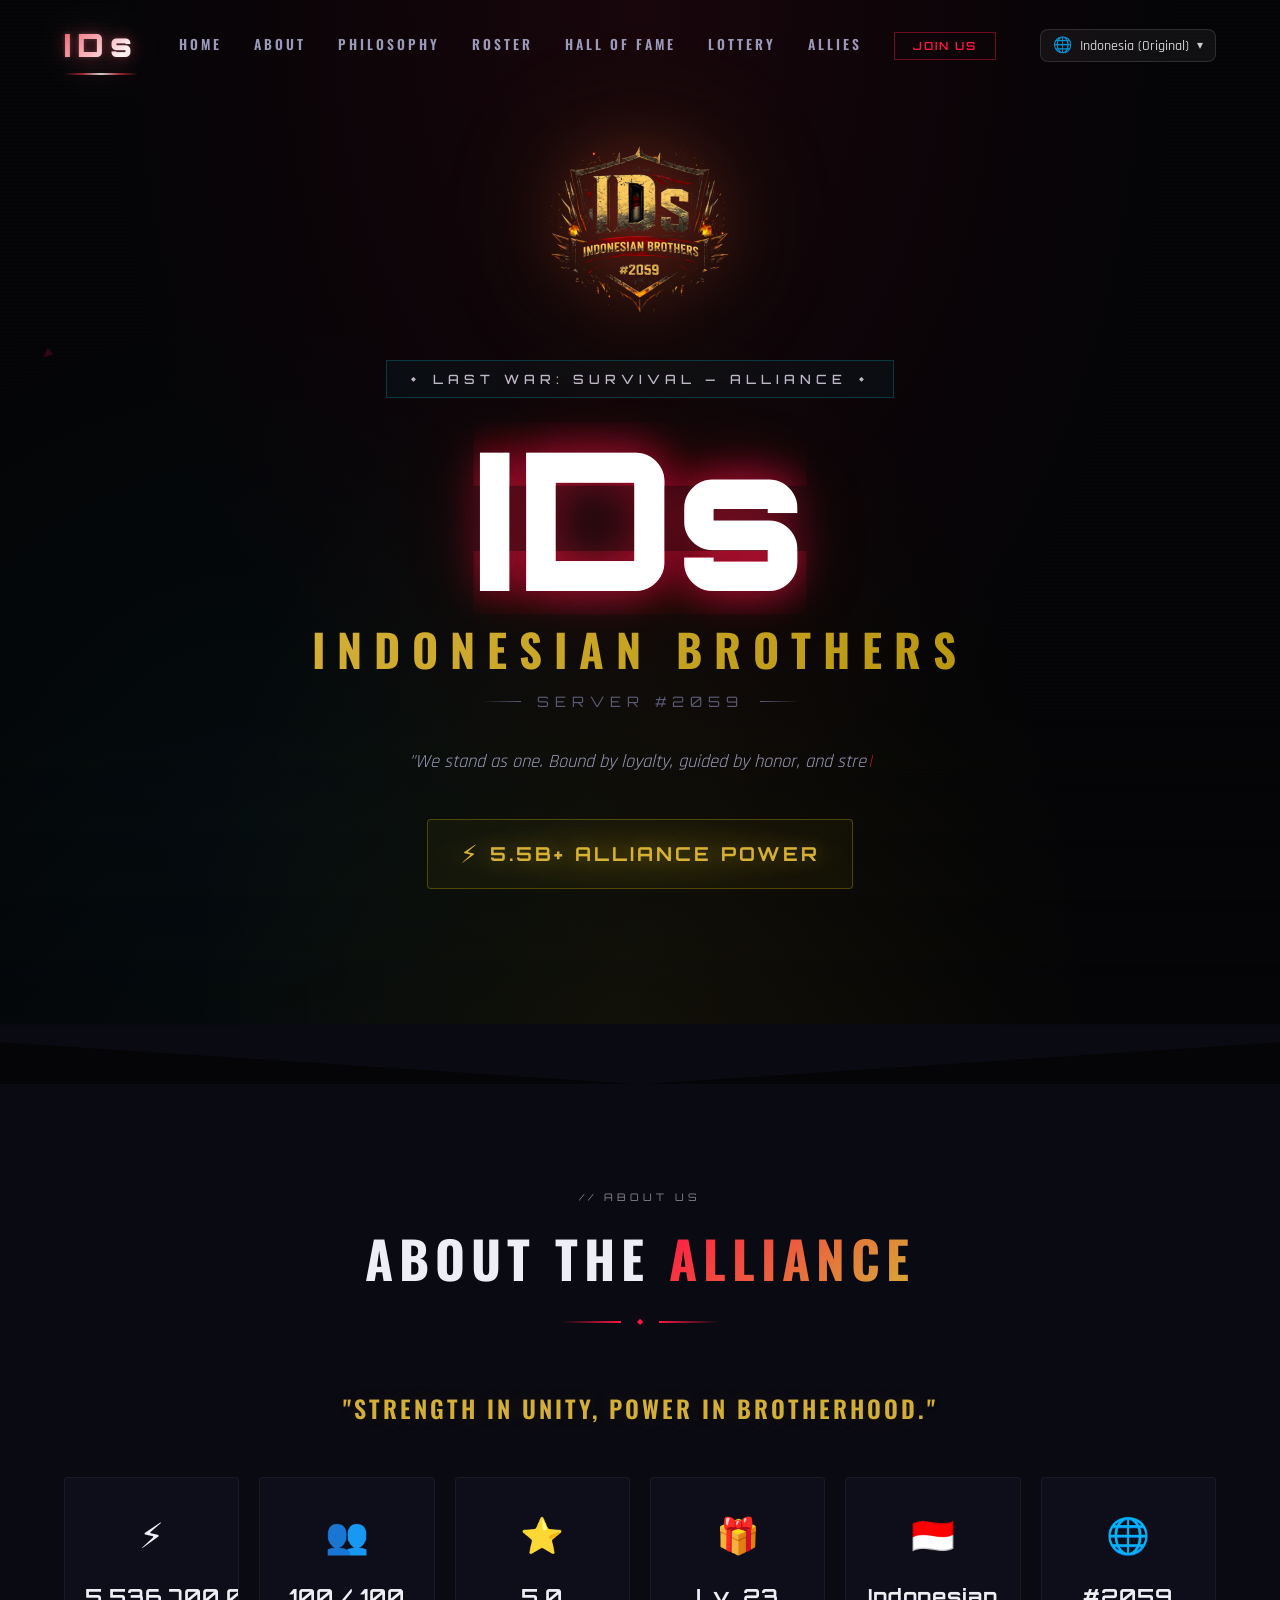
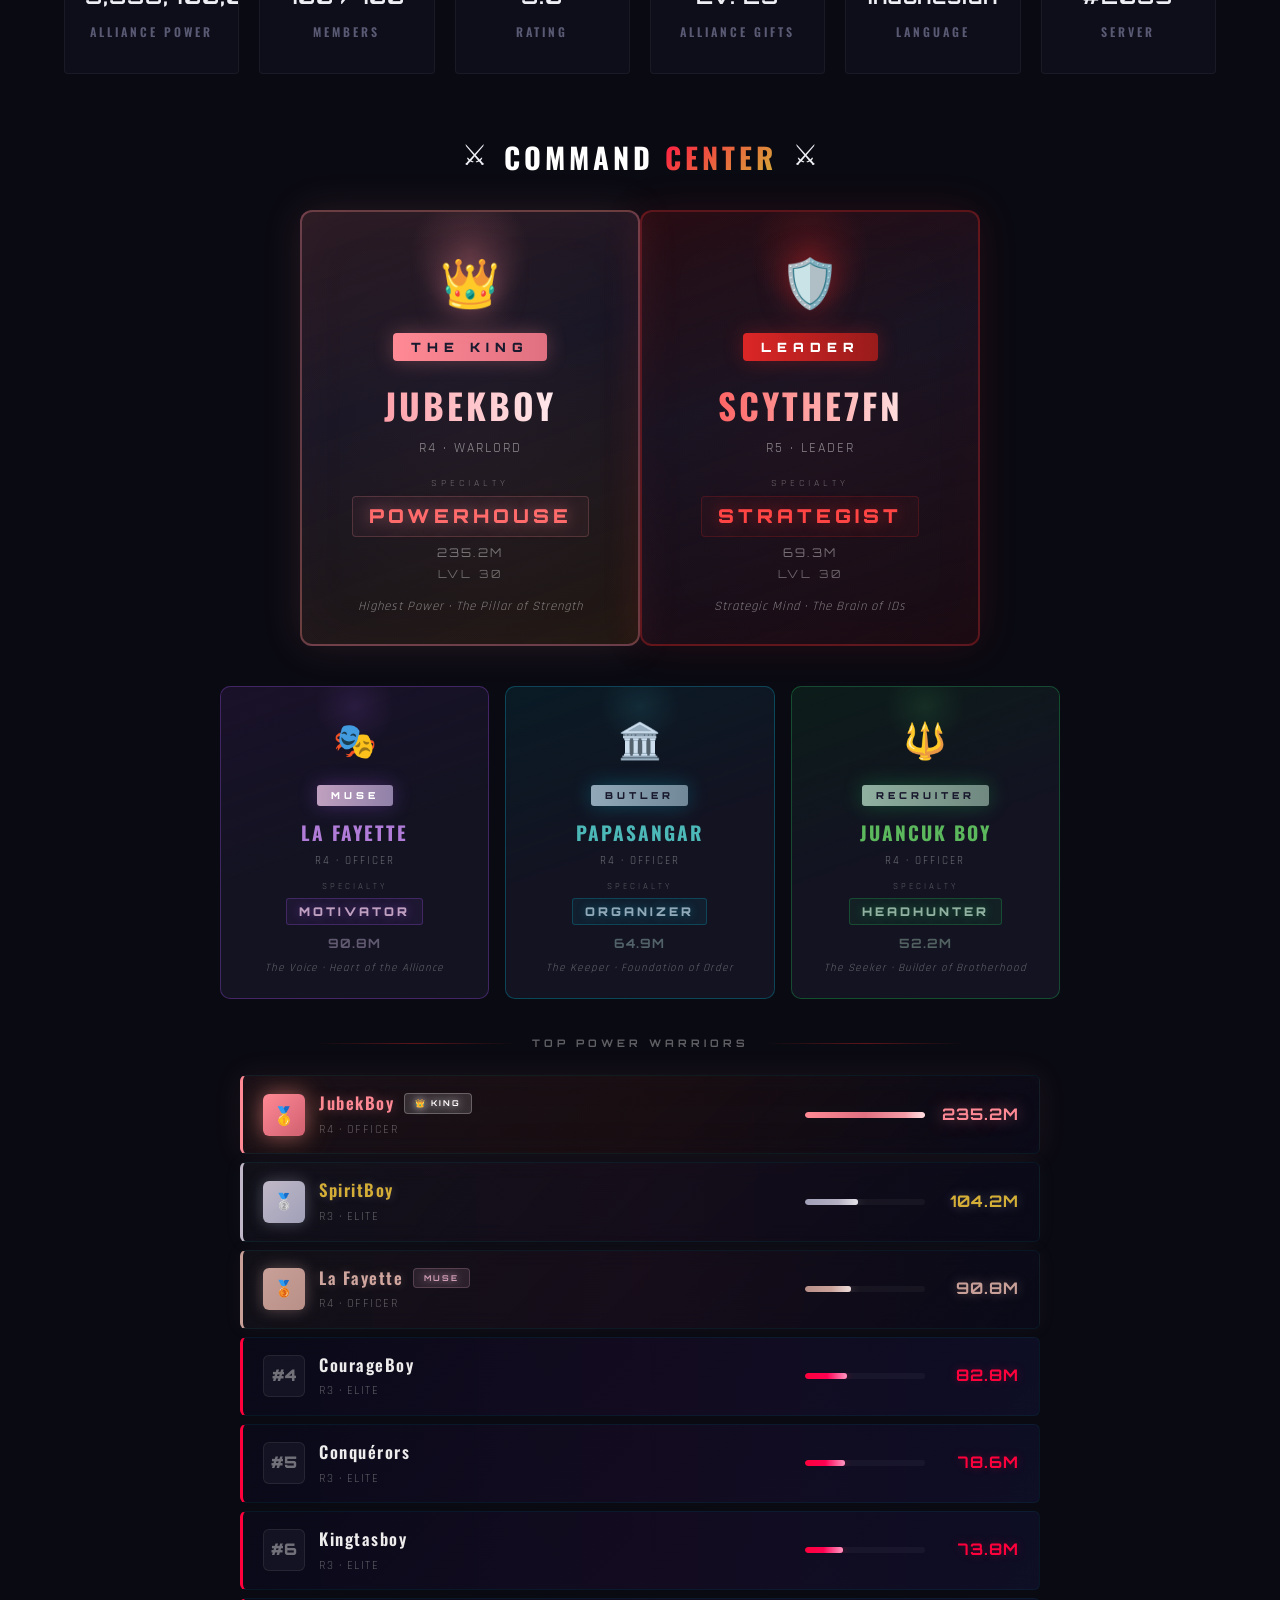
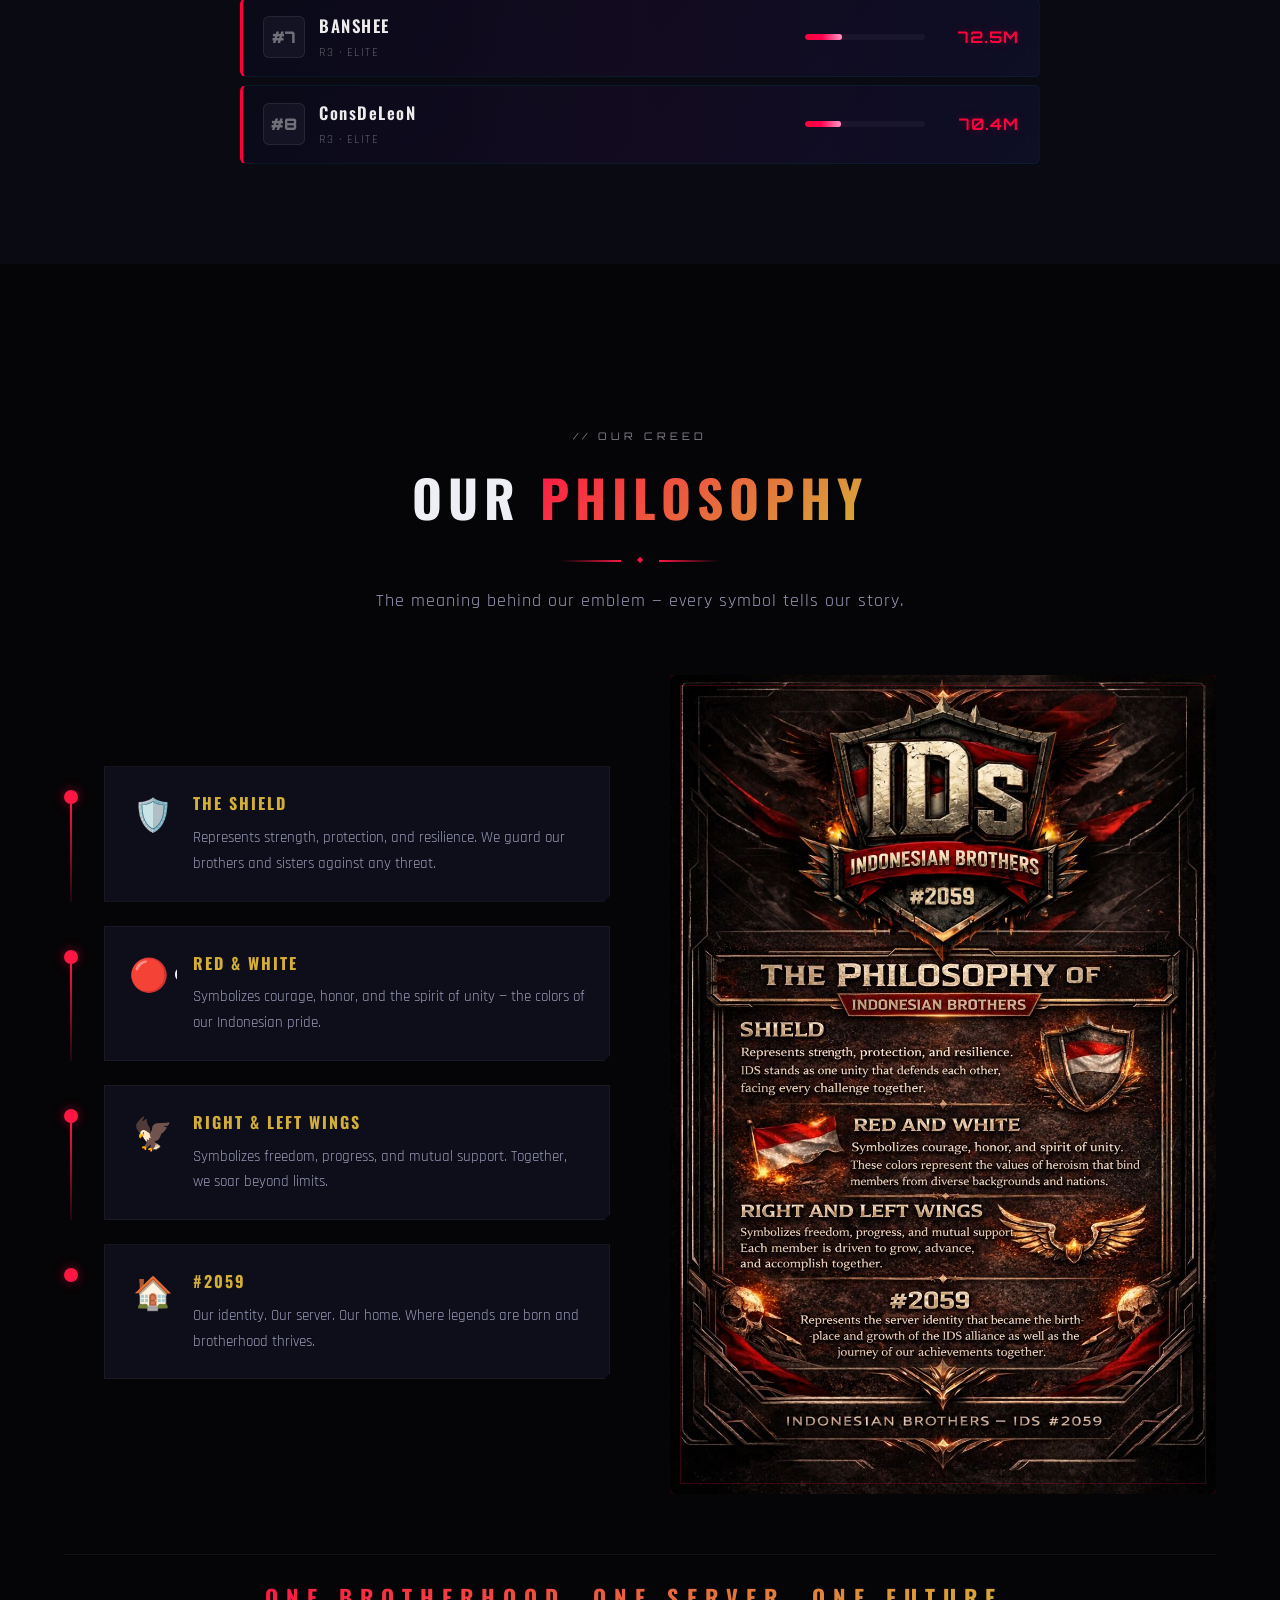
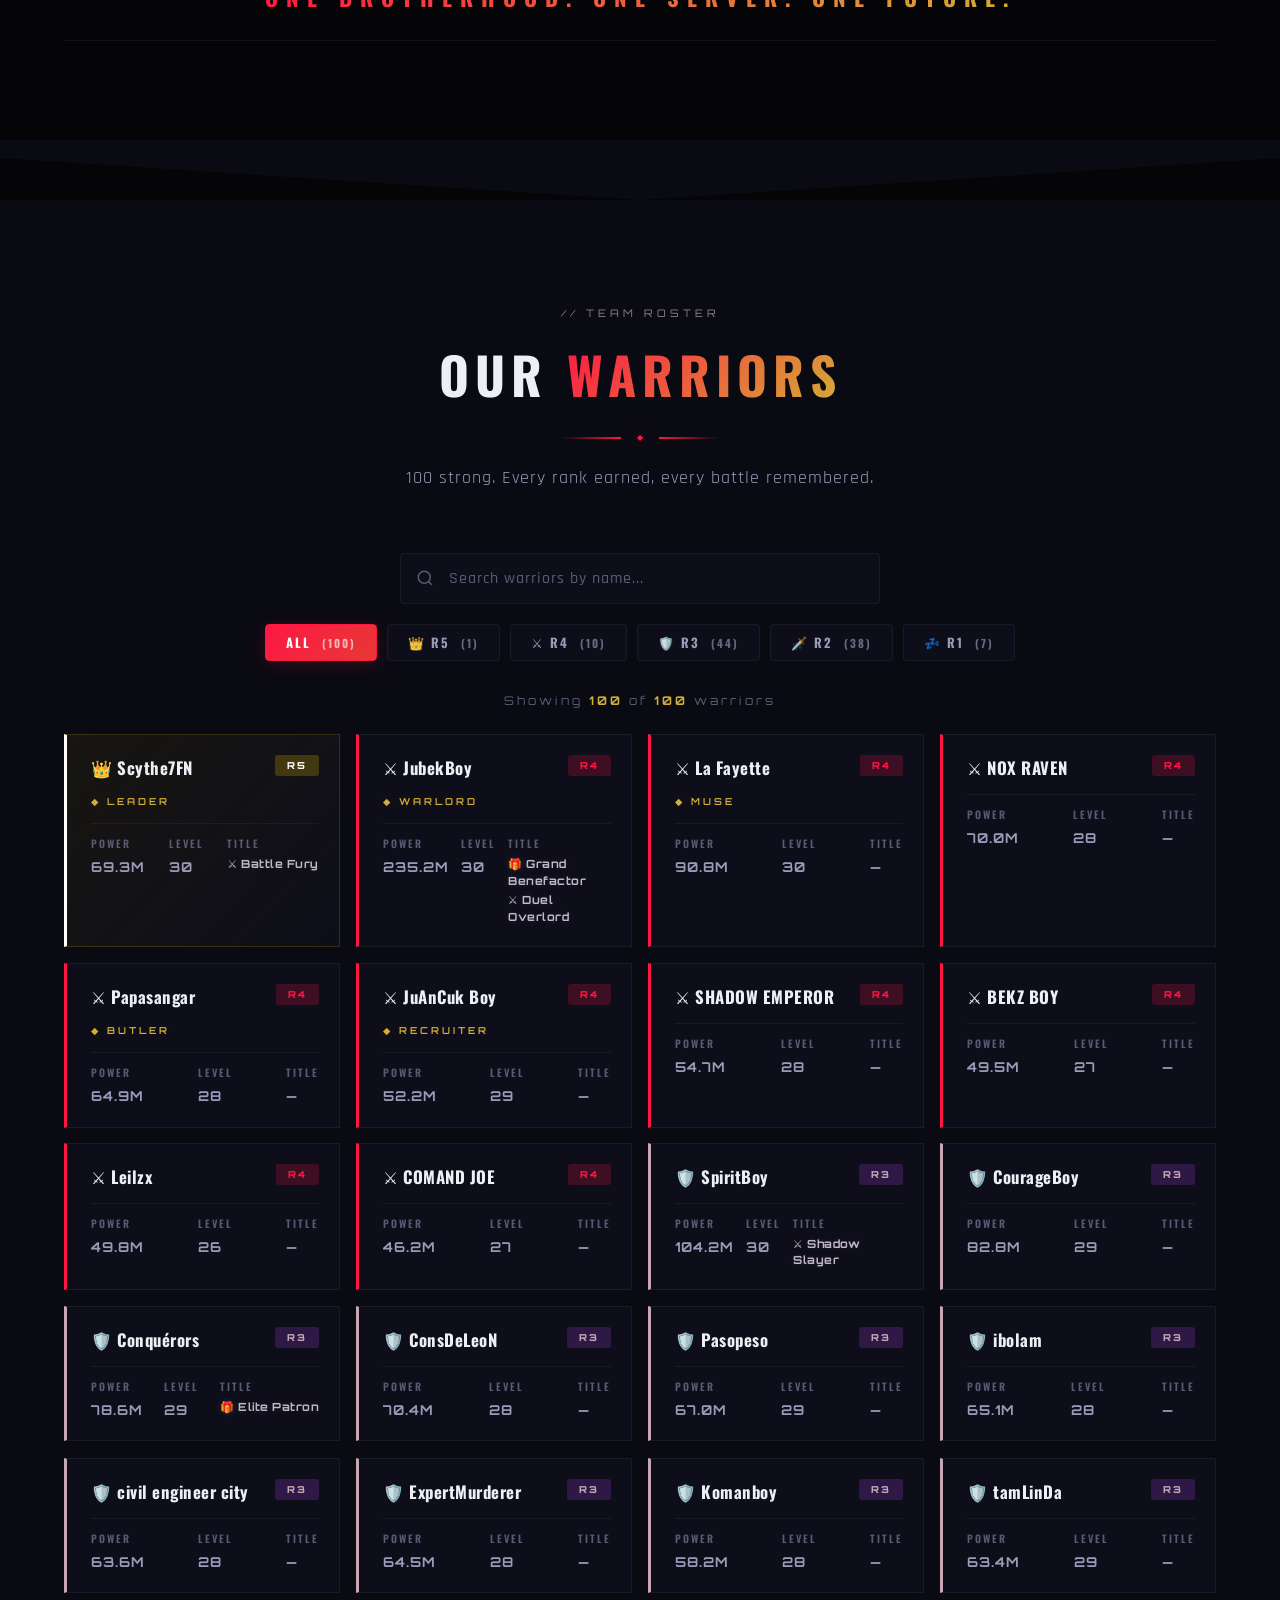
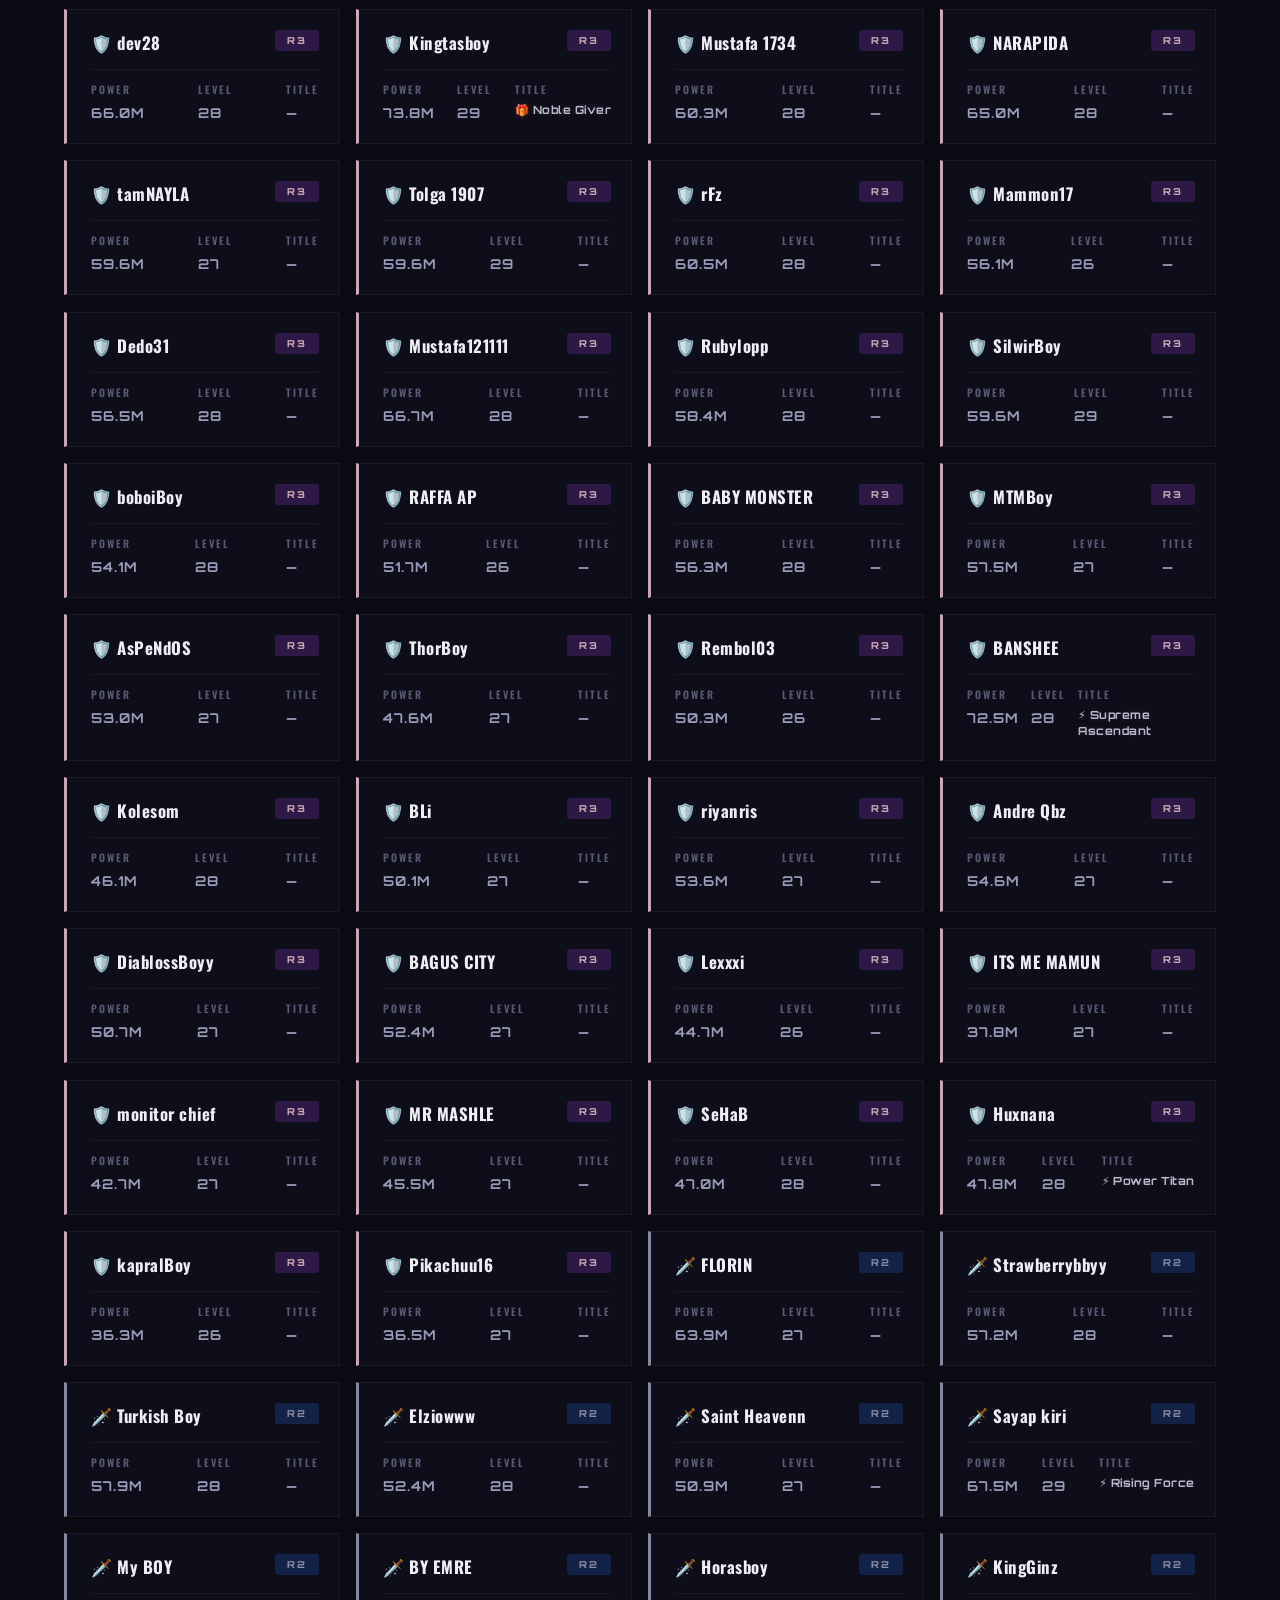
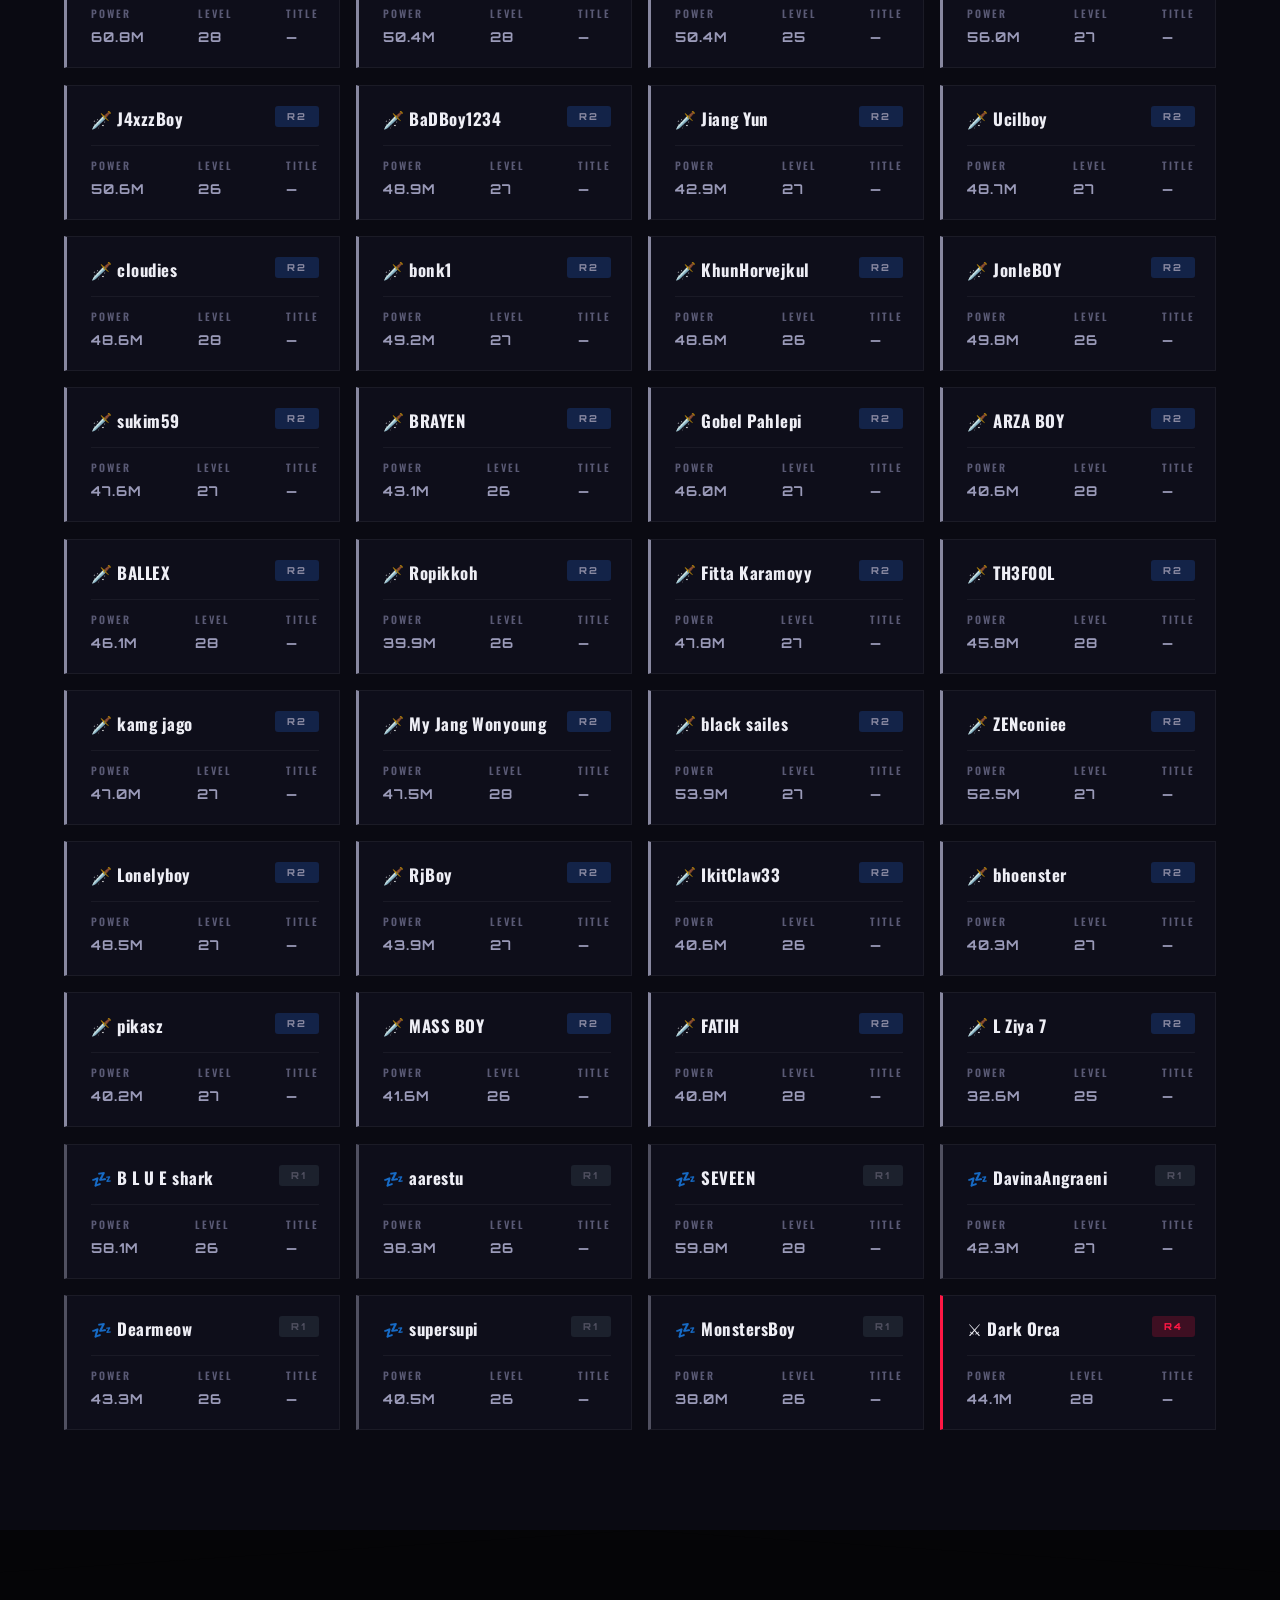
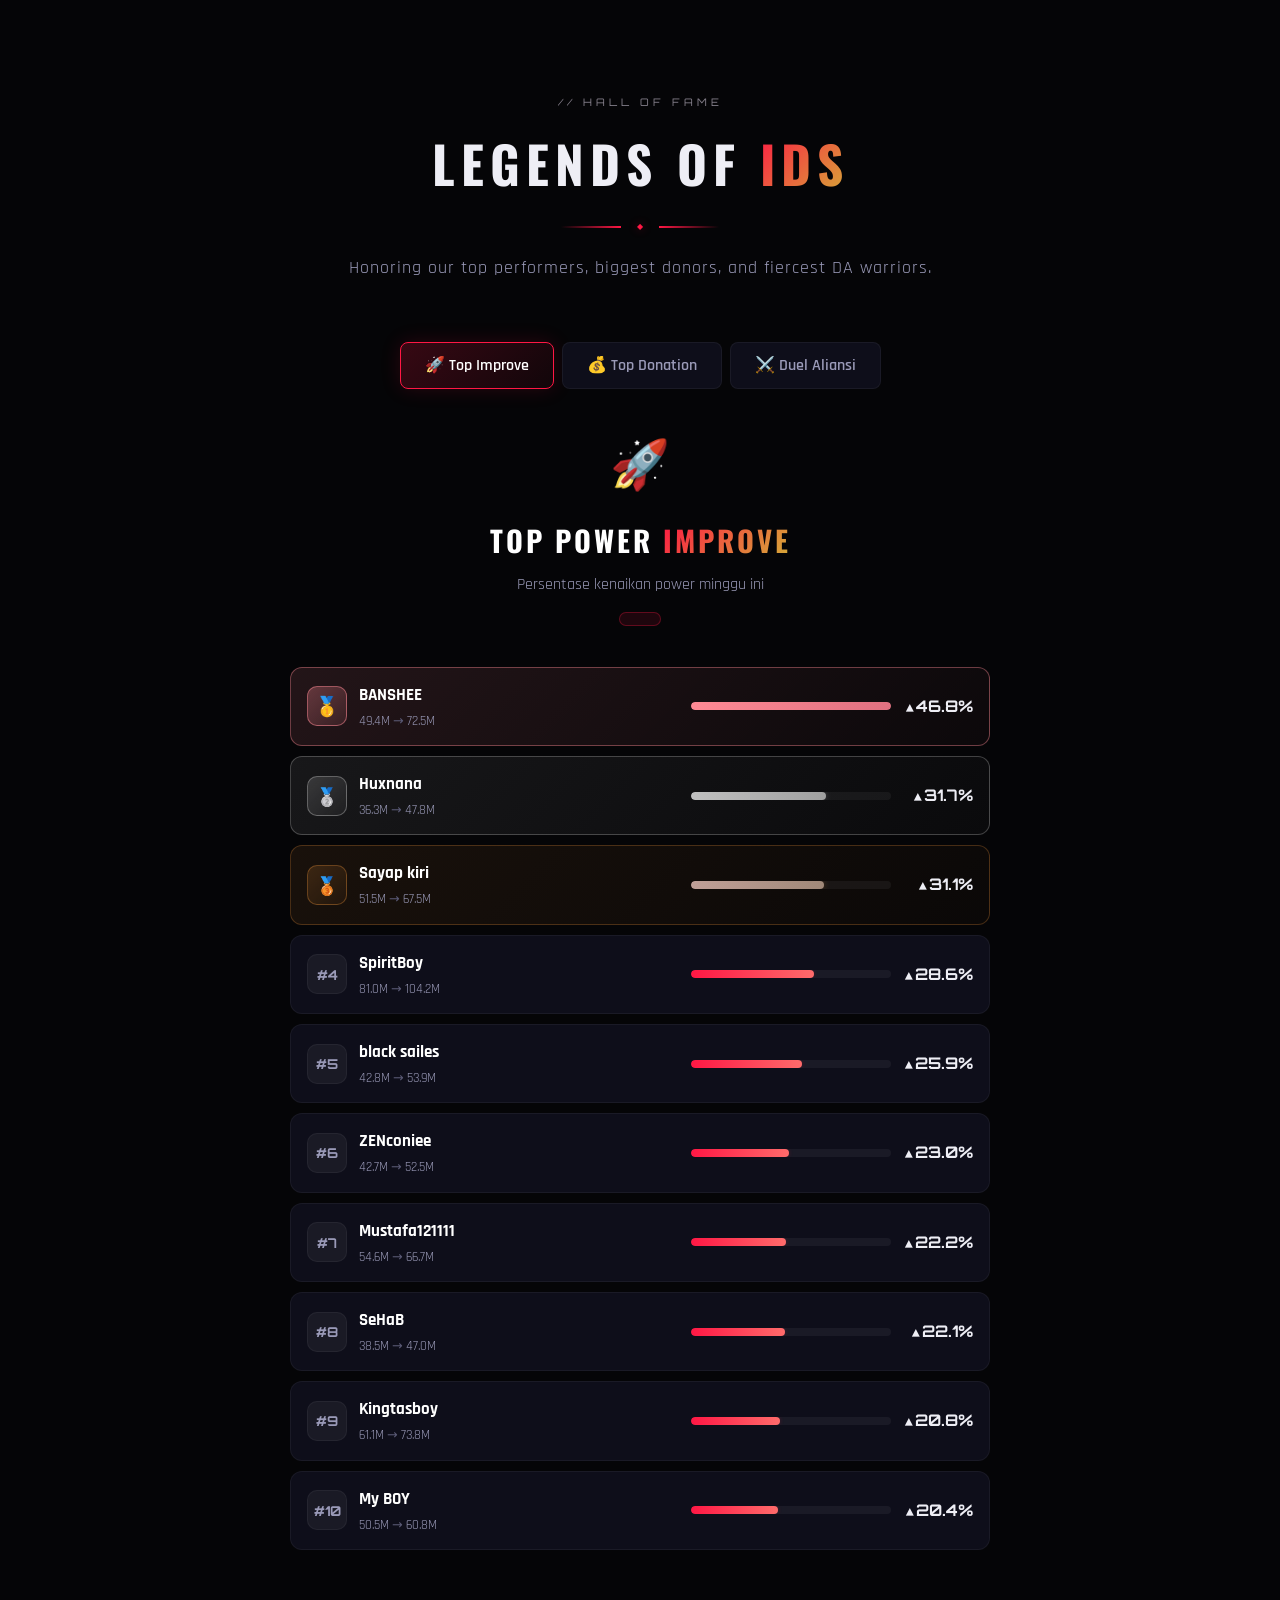
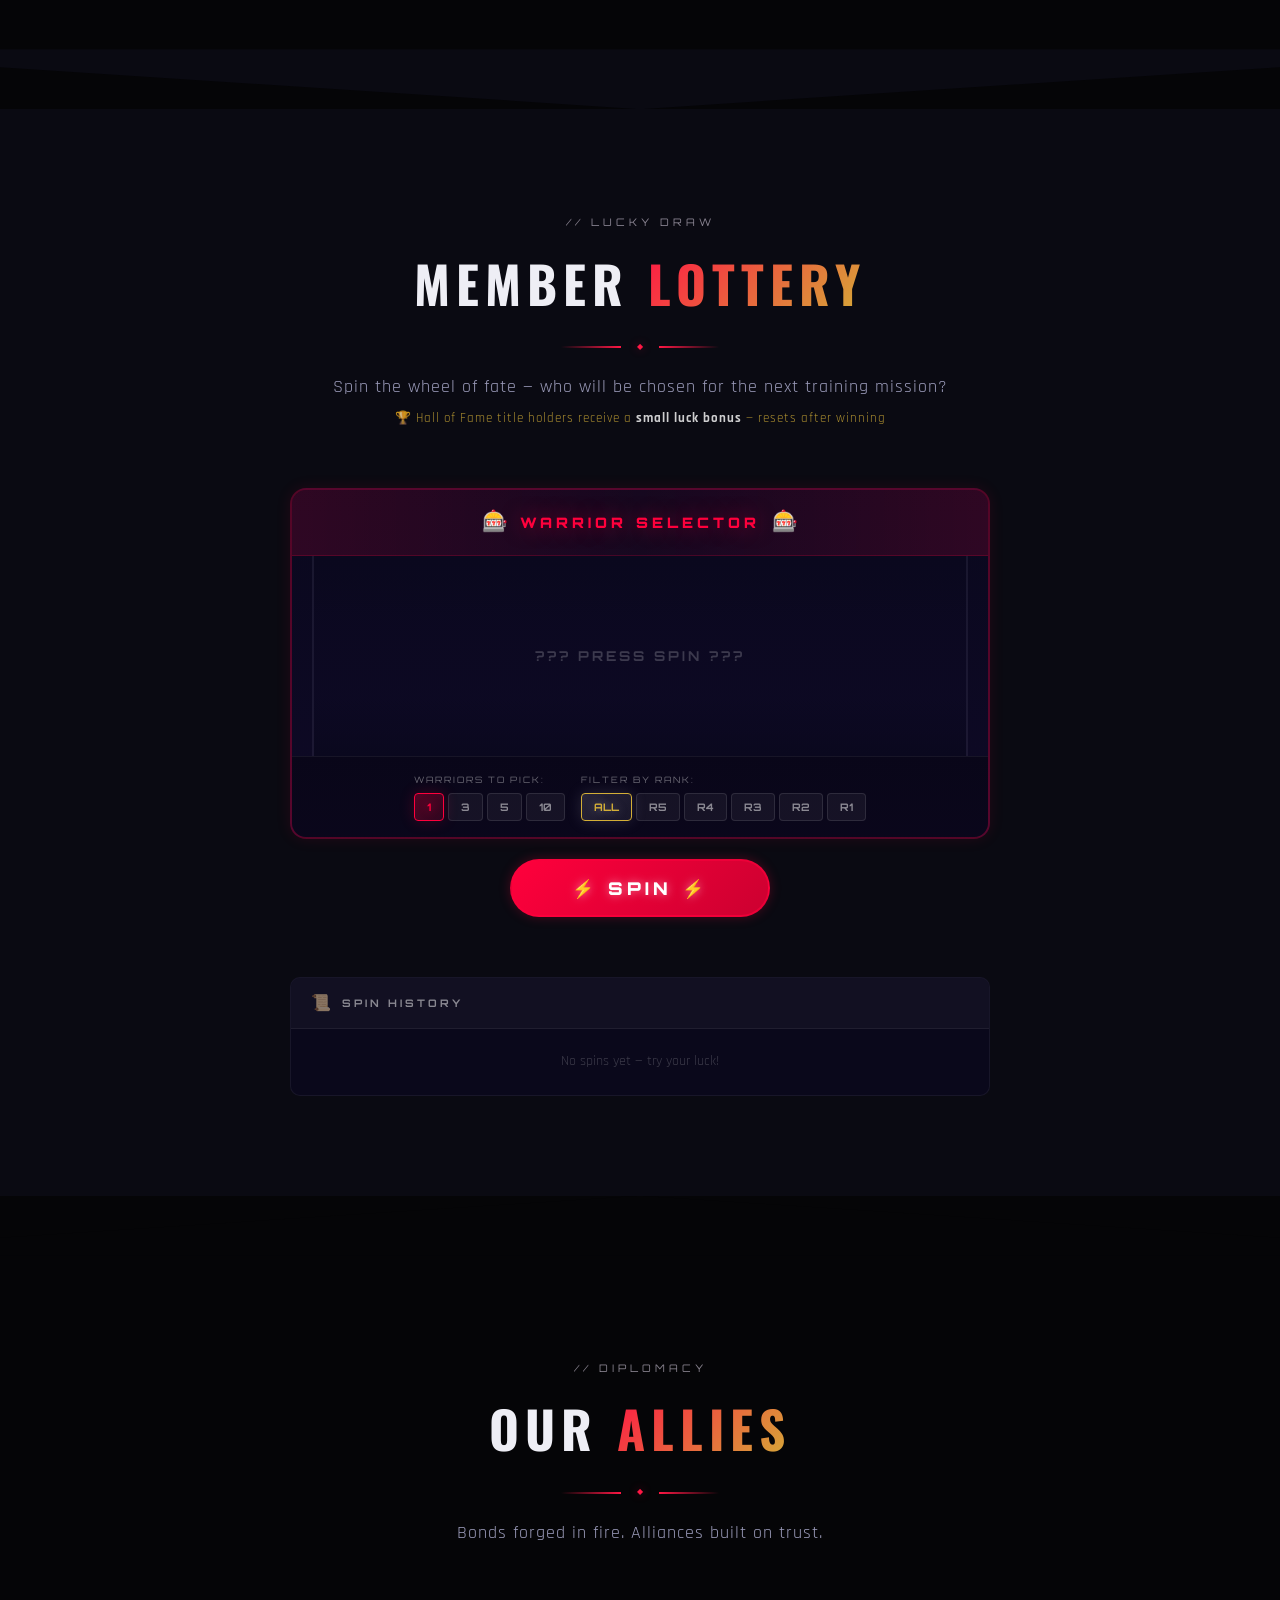
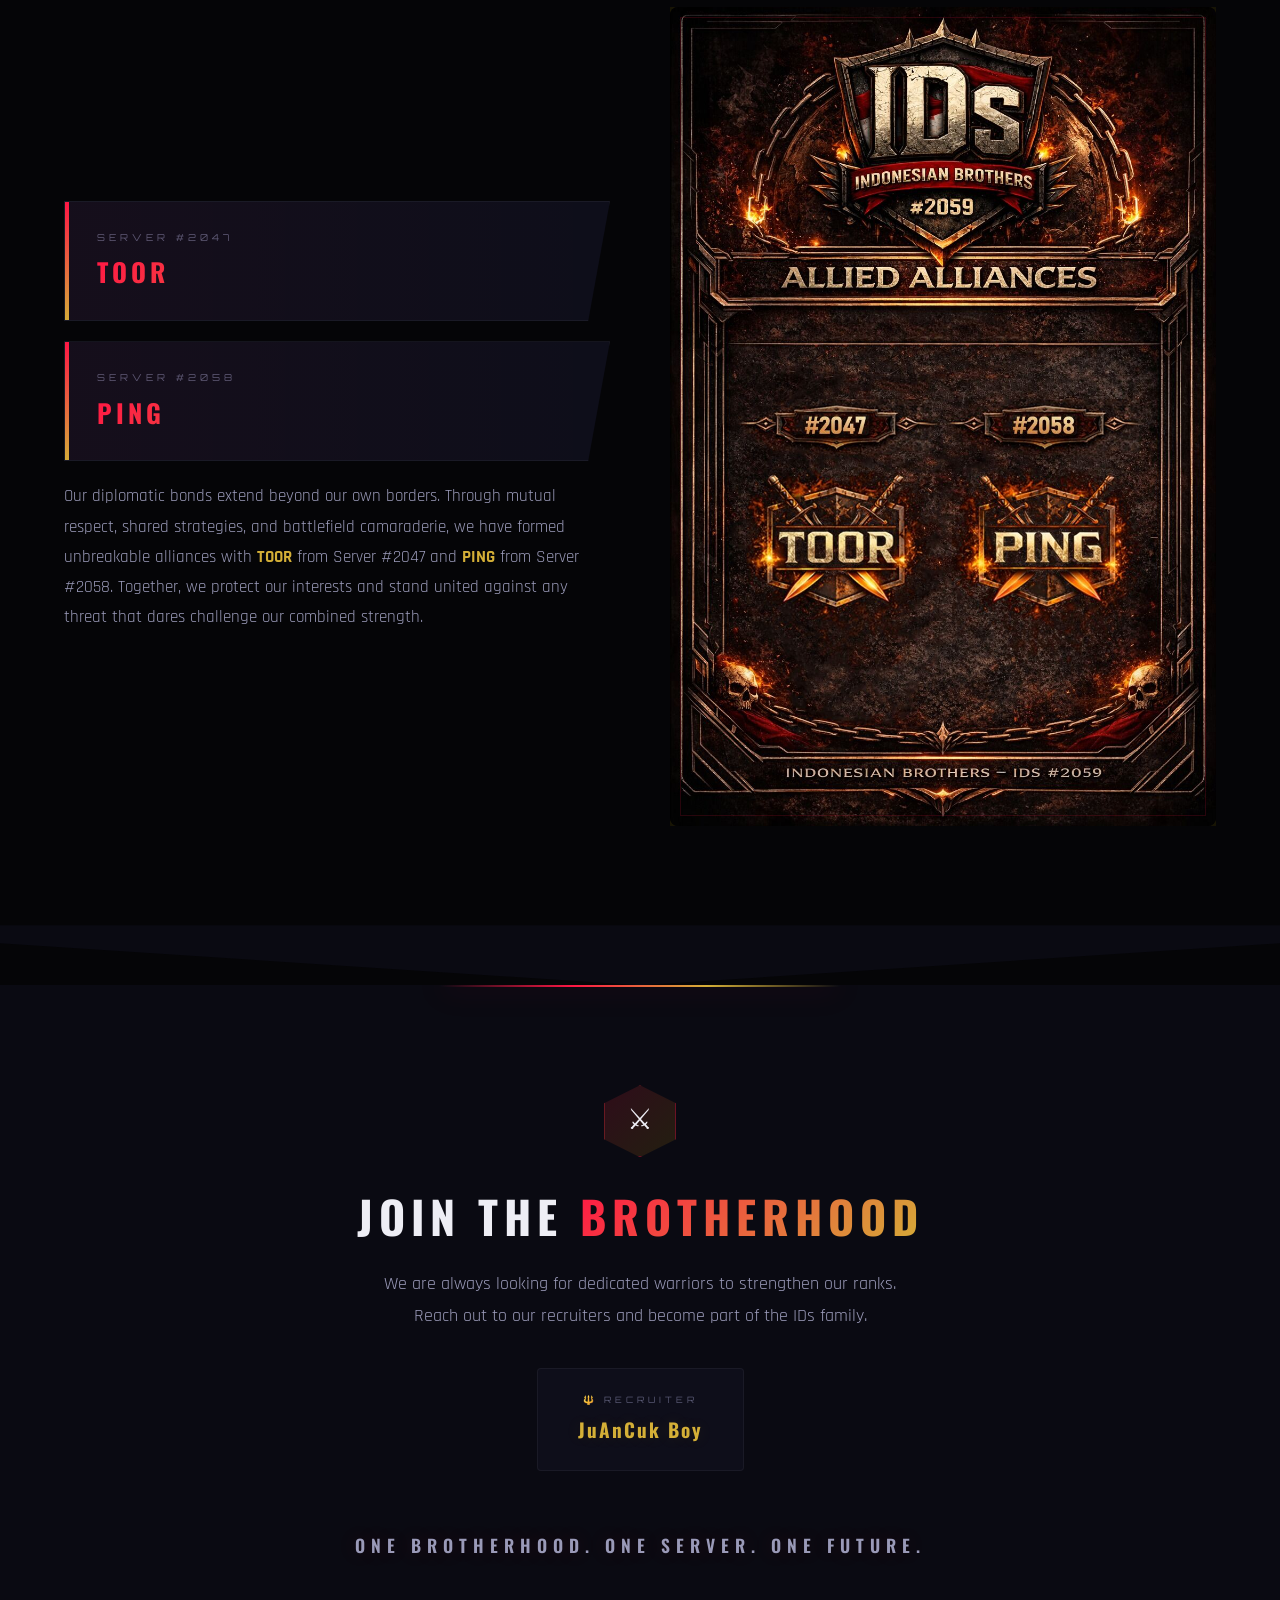
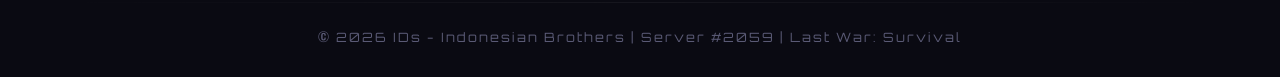
==== commit 936cedcb: "Remove leftover google_translate_element div from HTML" ====
--- a/index.html
+++ b/index.html
@@ -593,7 +593,6 @@
   <script src="translations.js"></script>
   <script src="script.js"></script>
 
-  <!-- Google Translate Element container (API loaded on-demand by script.js) -->
-  <div id="google_translate_element" style="display:none;"></div>
+
 </body>
 </html>
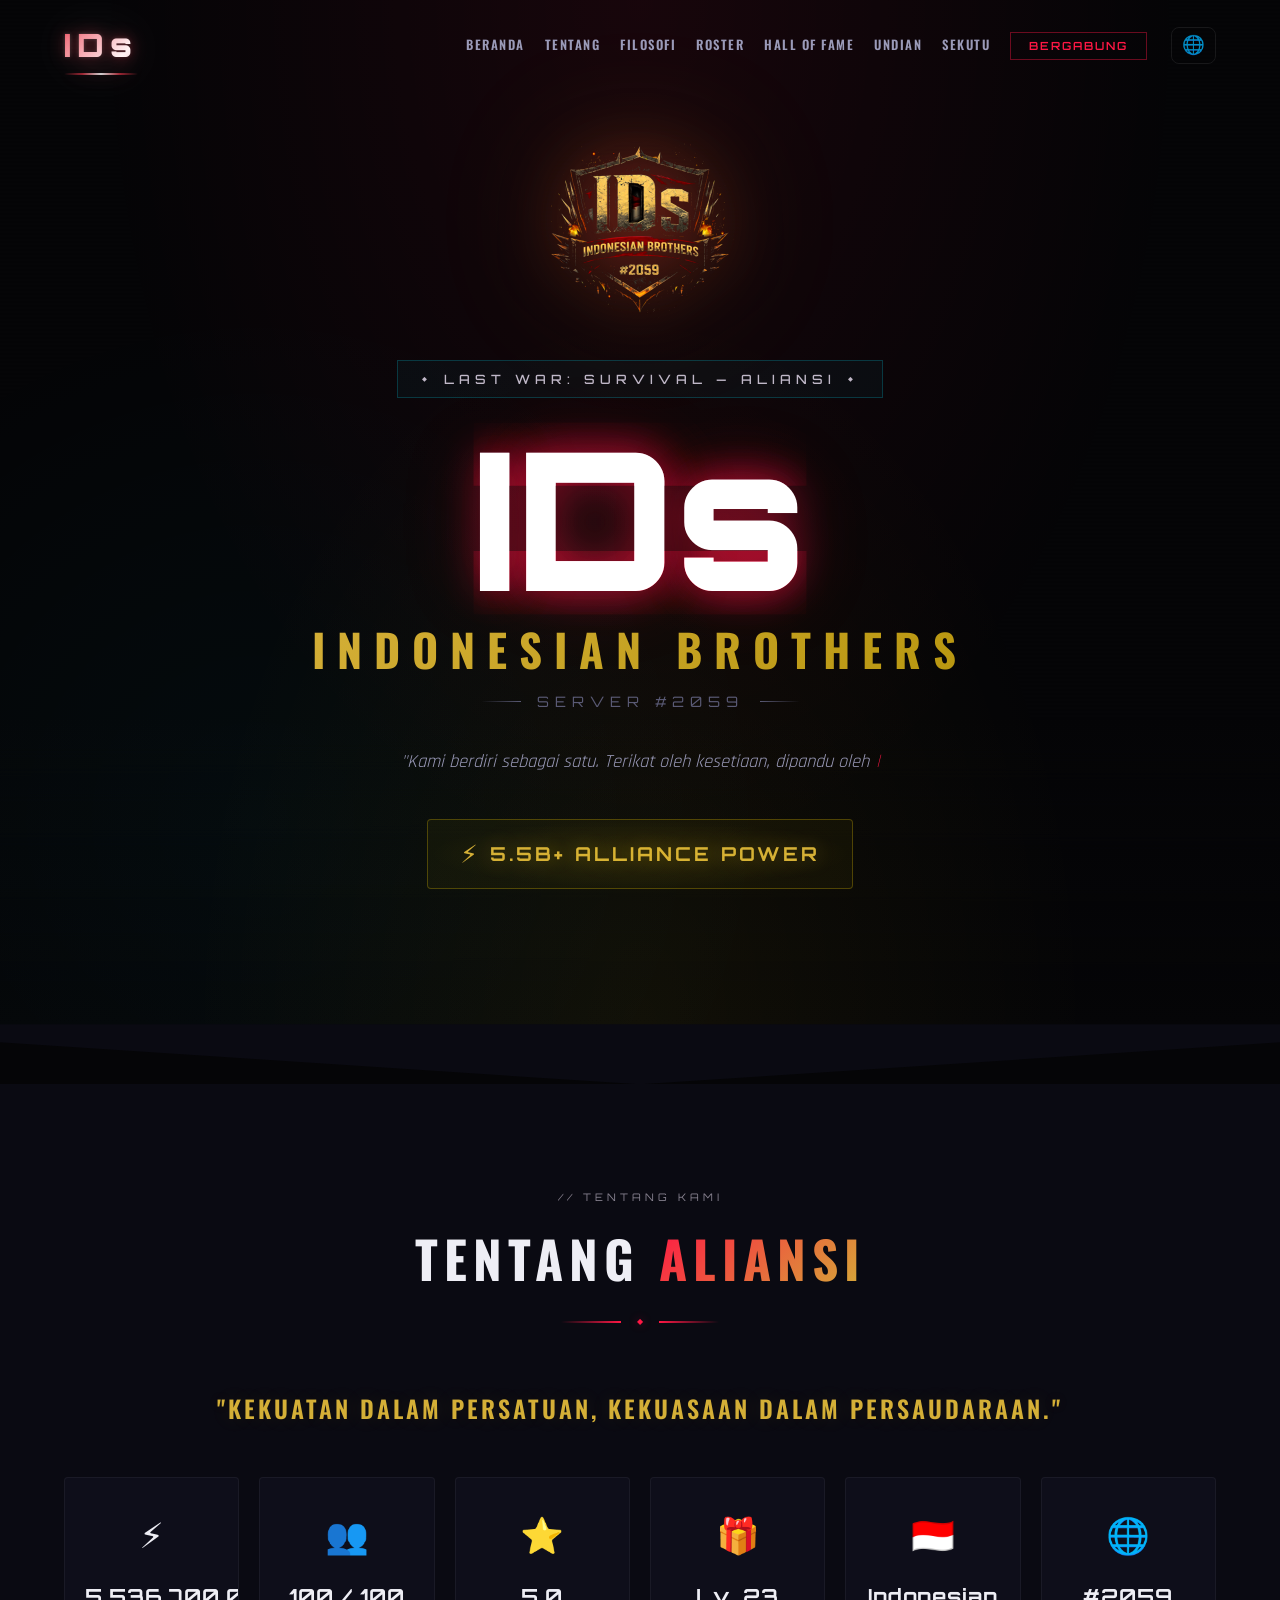
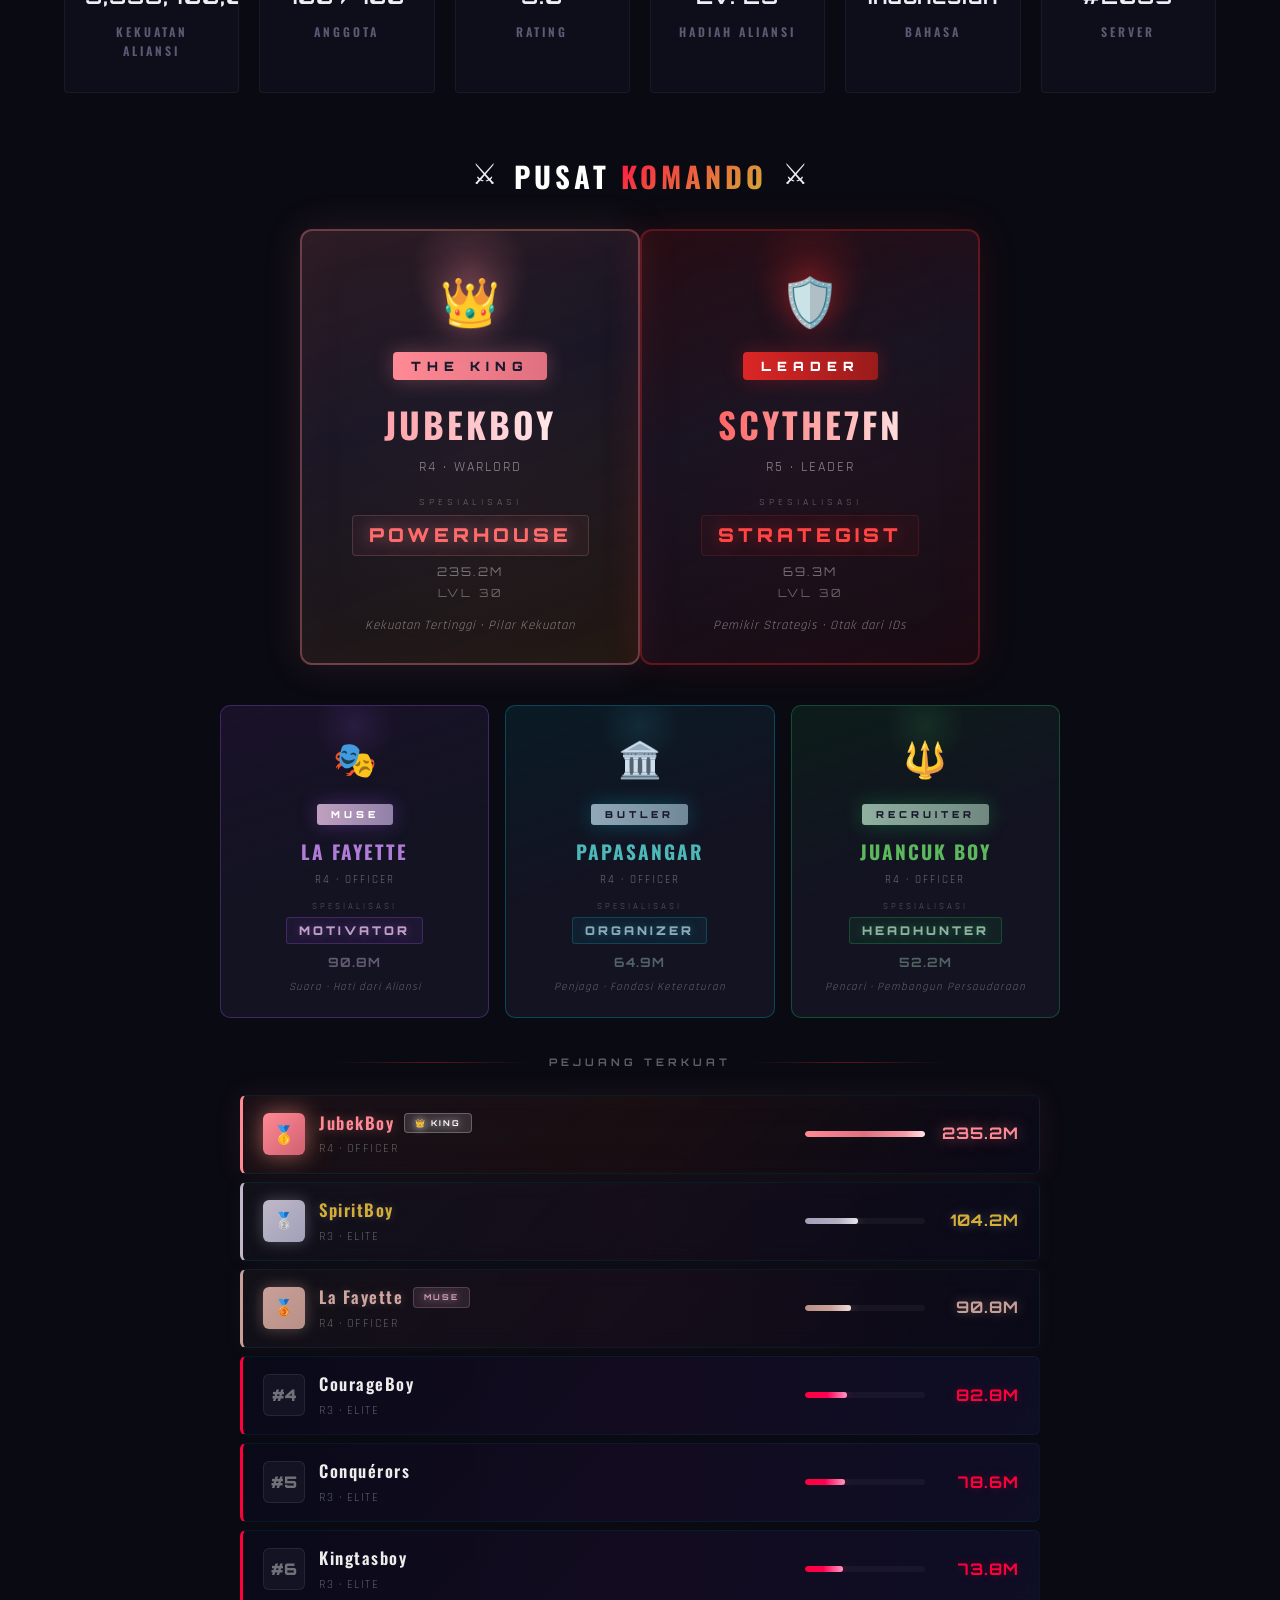
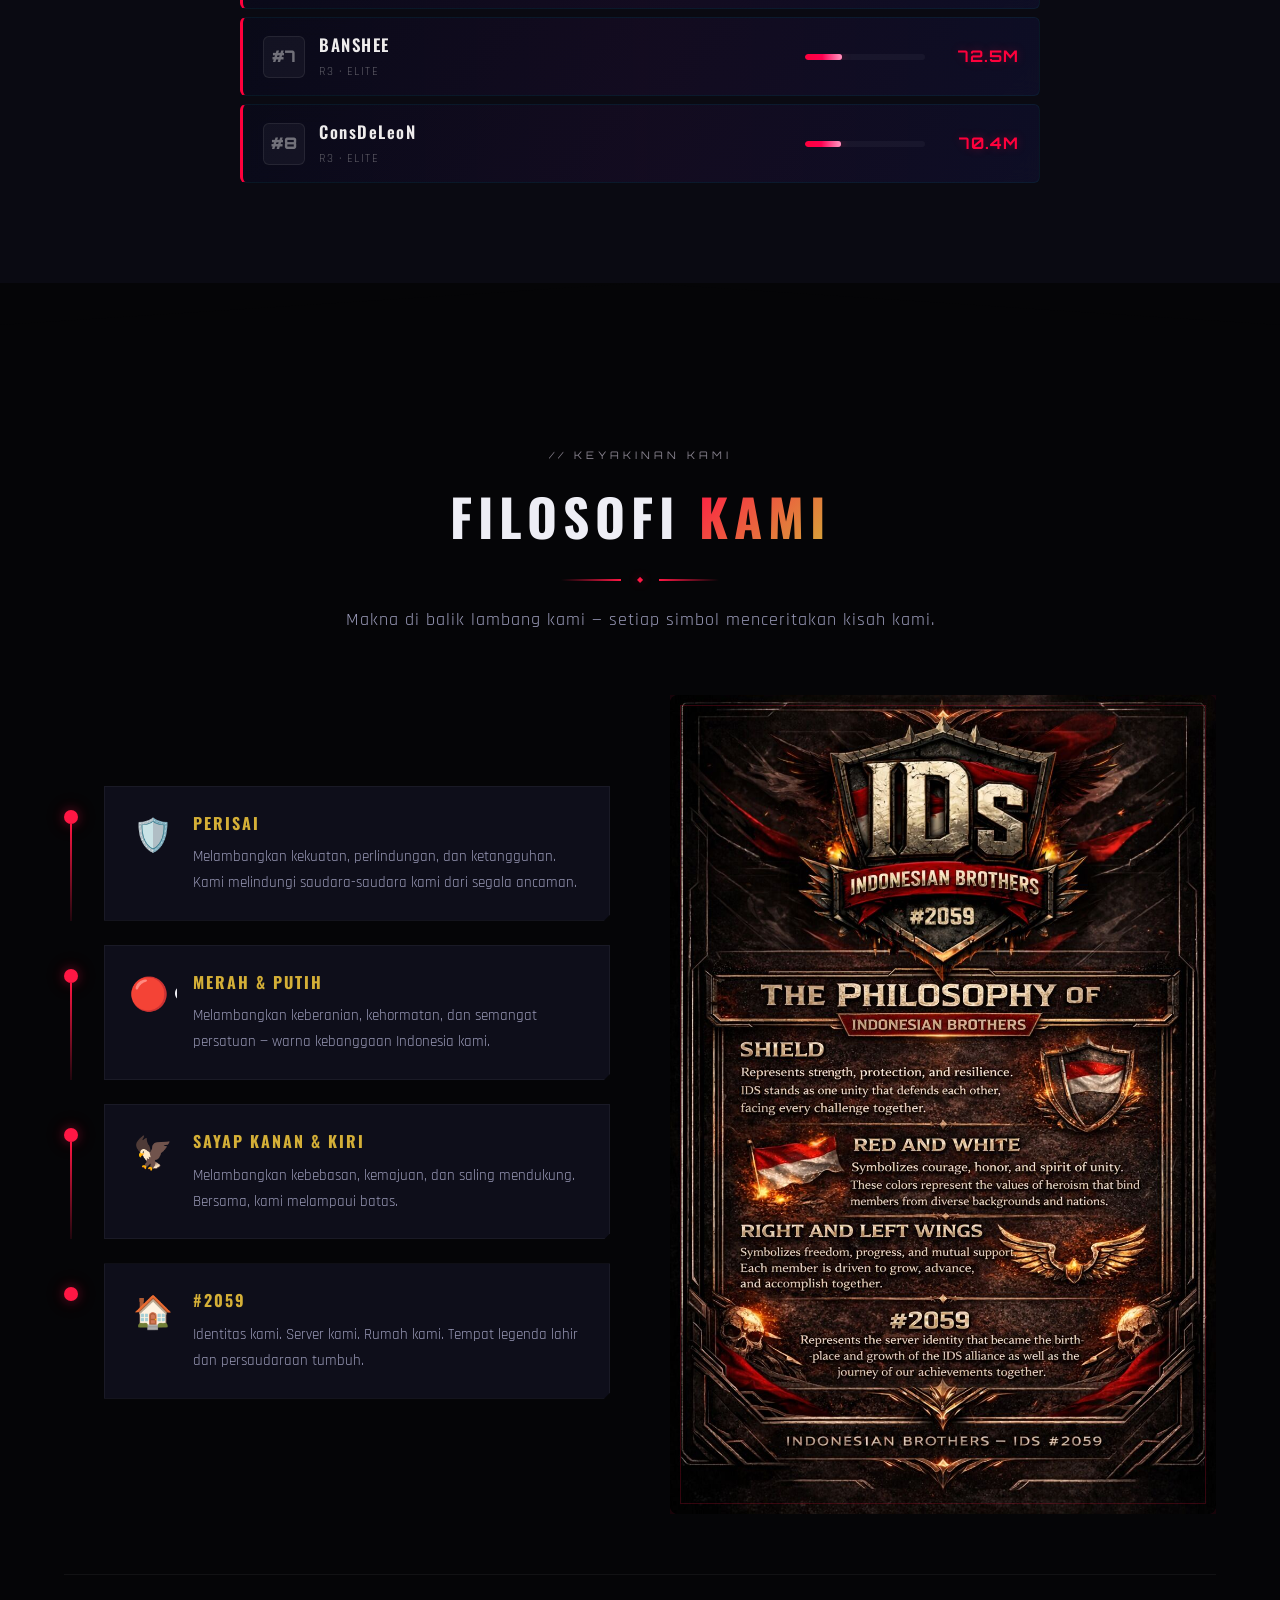
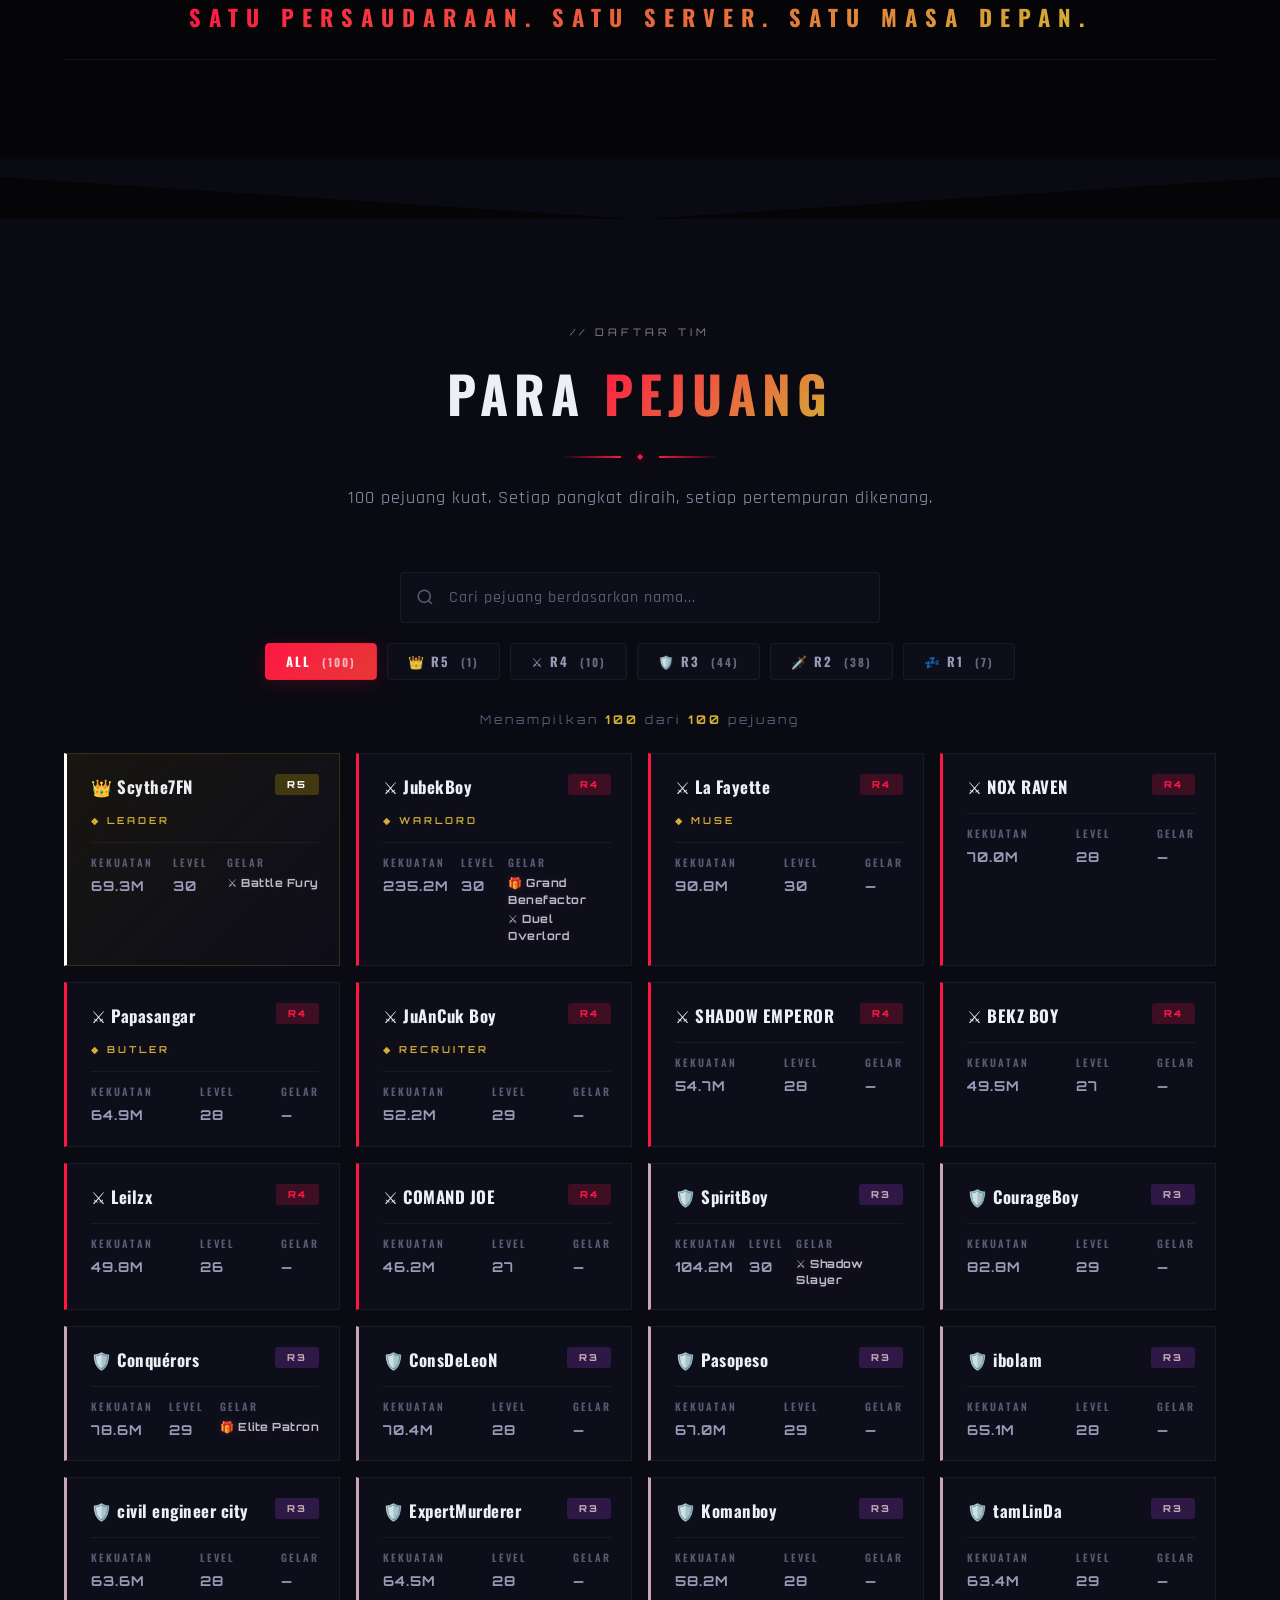
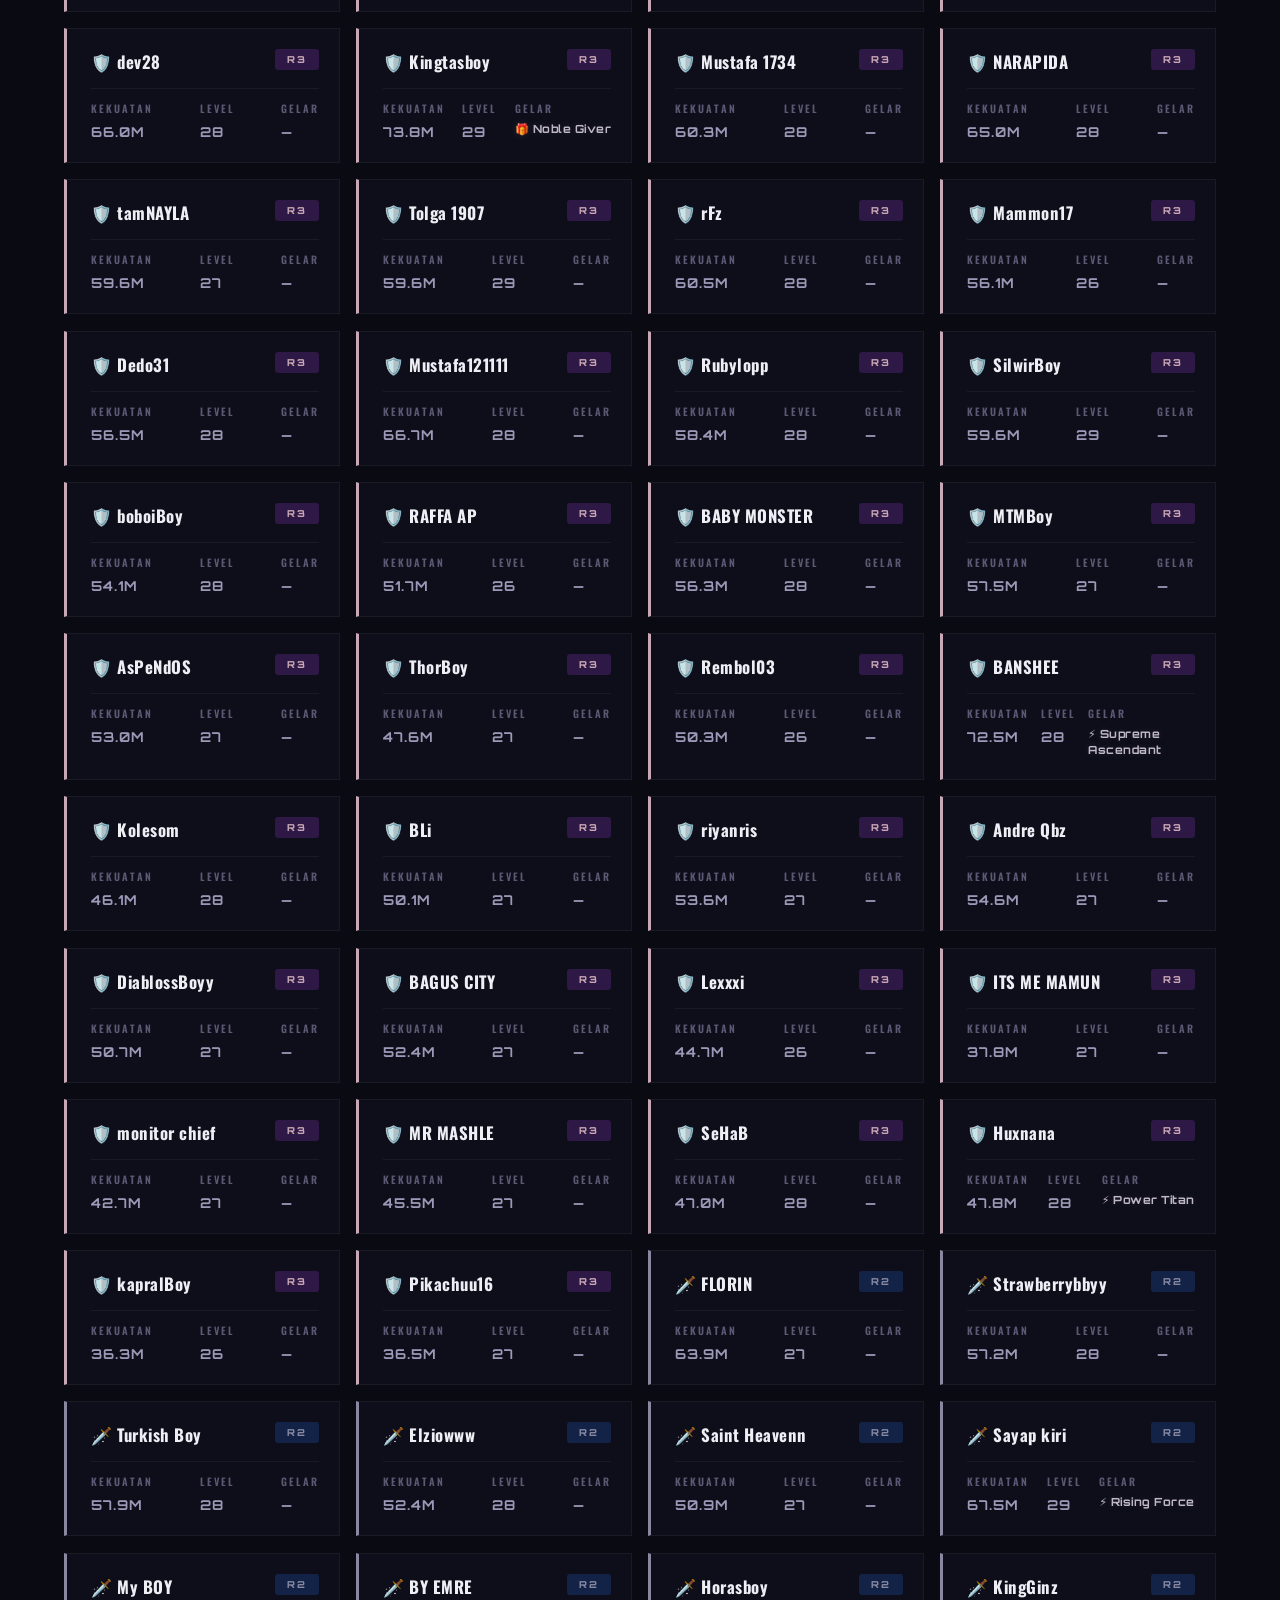
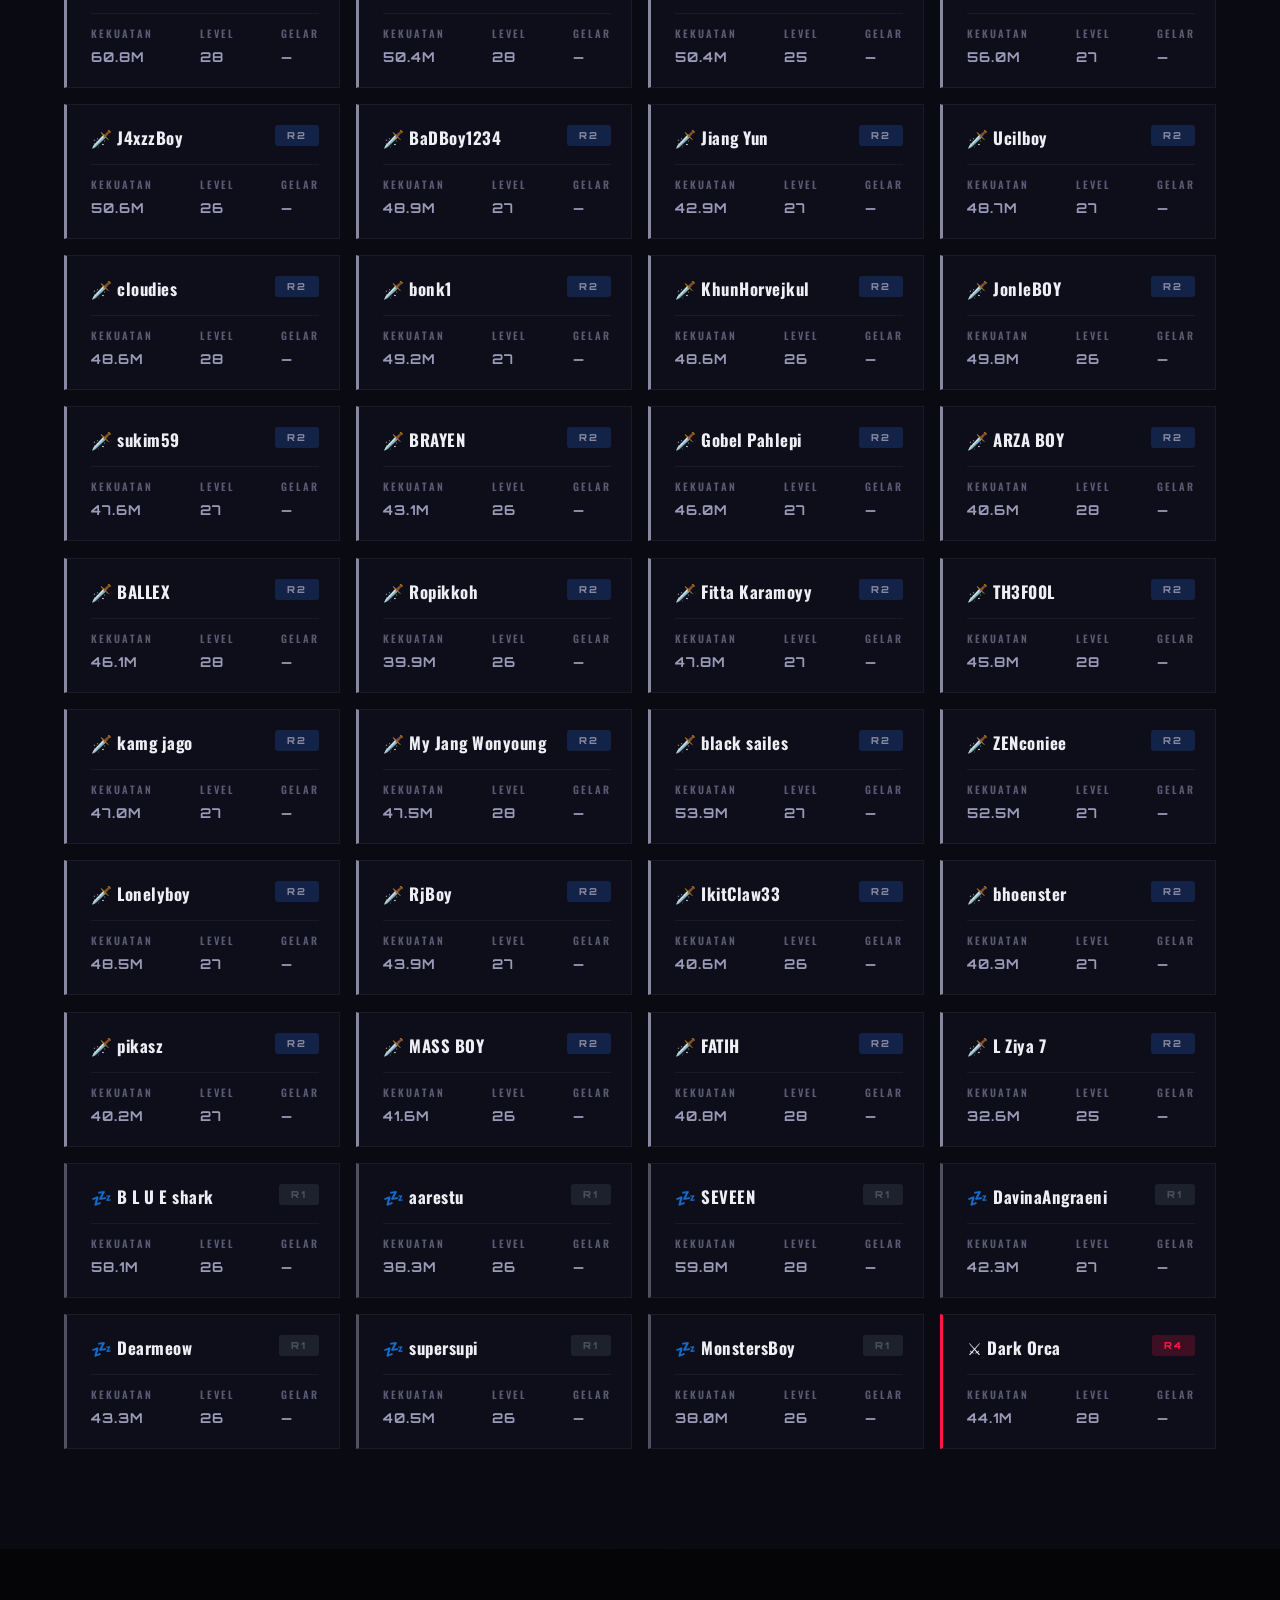
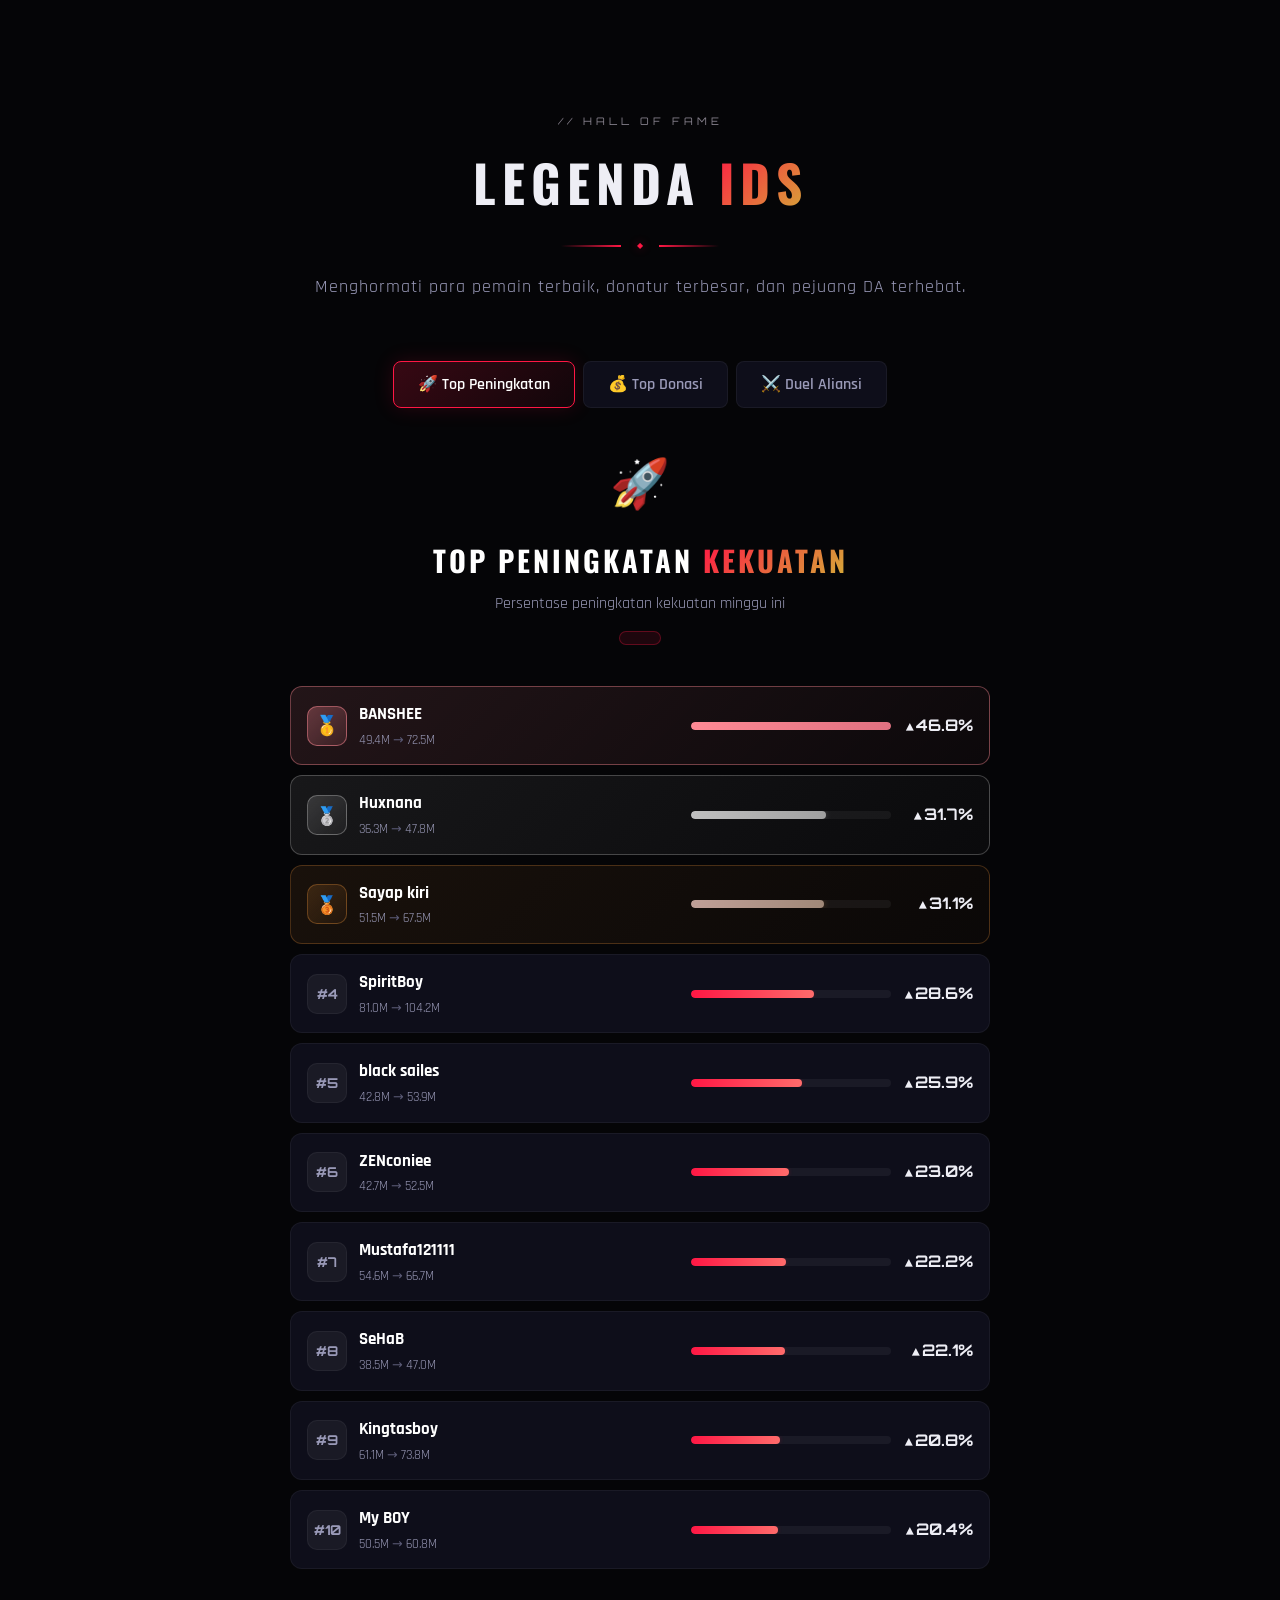
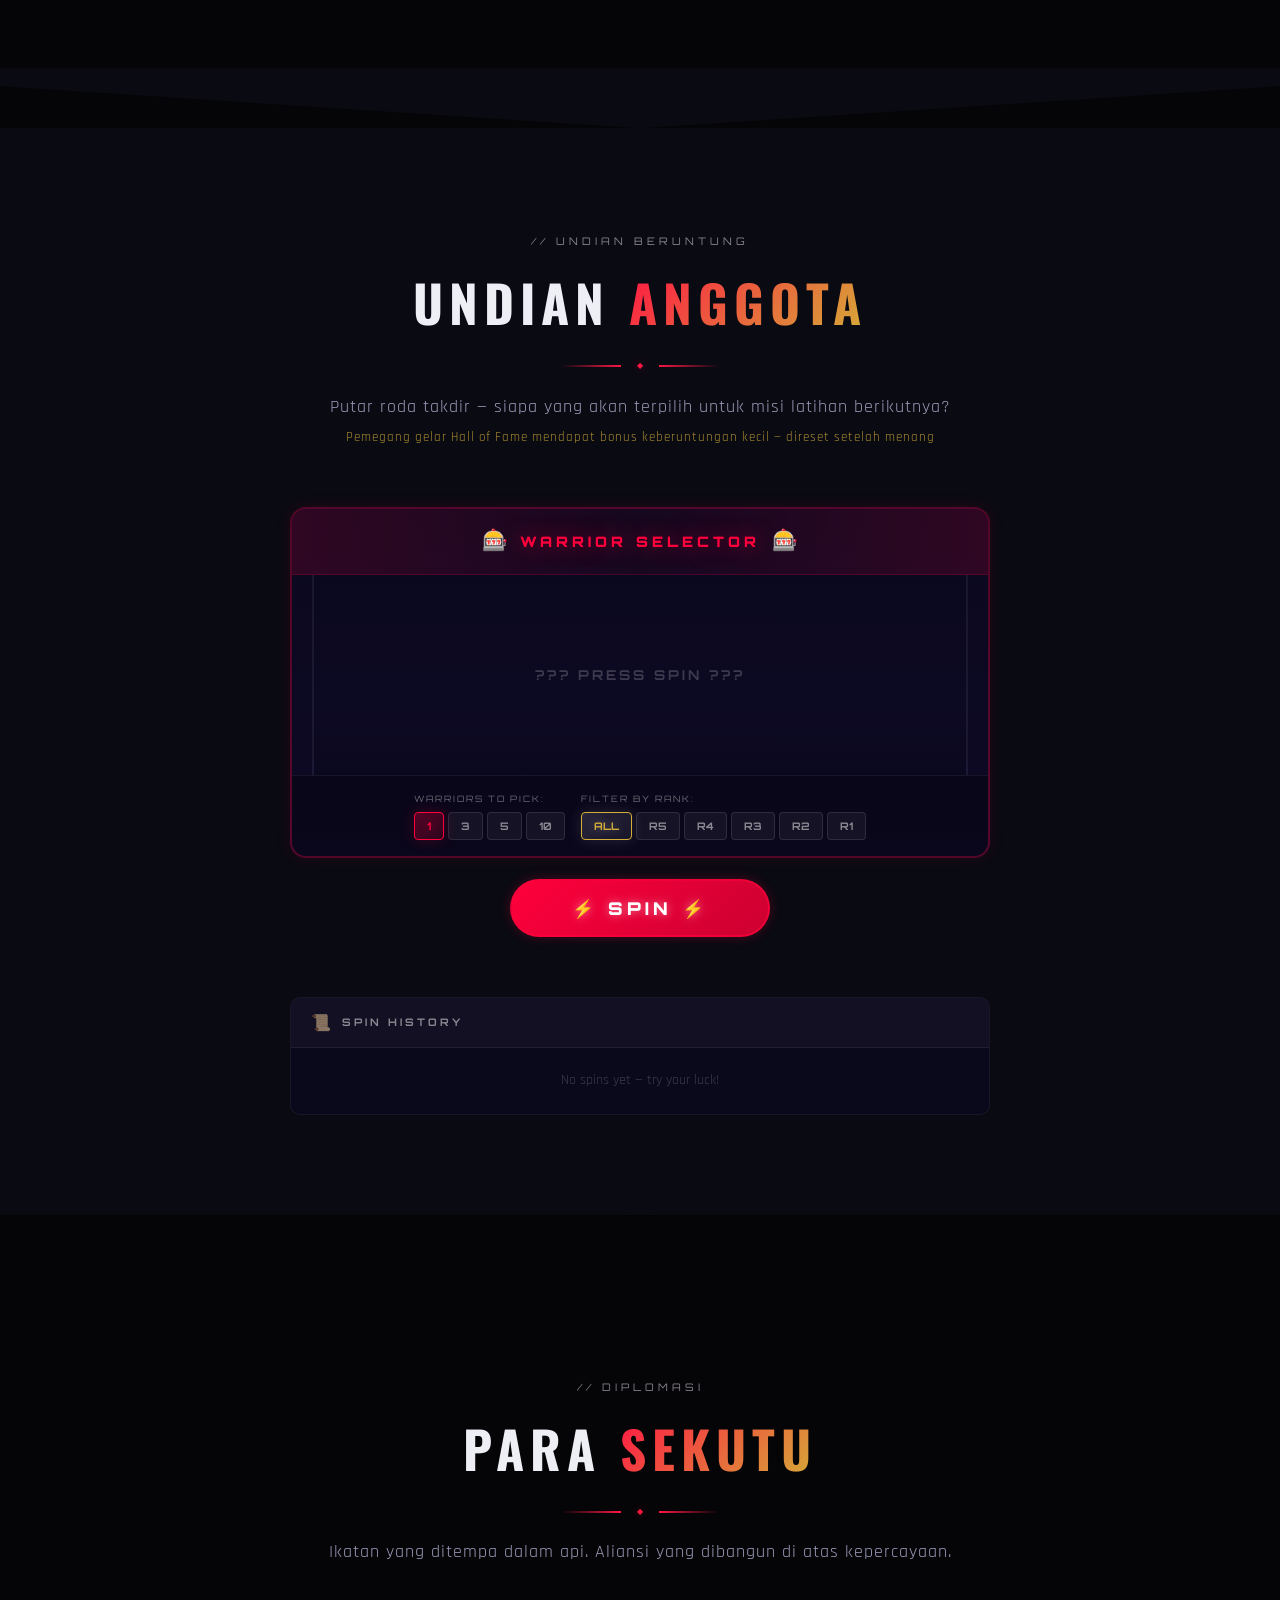
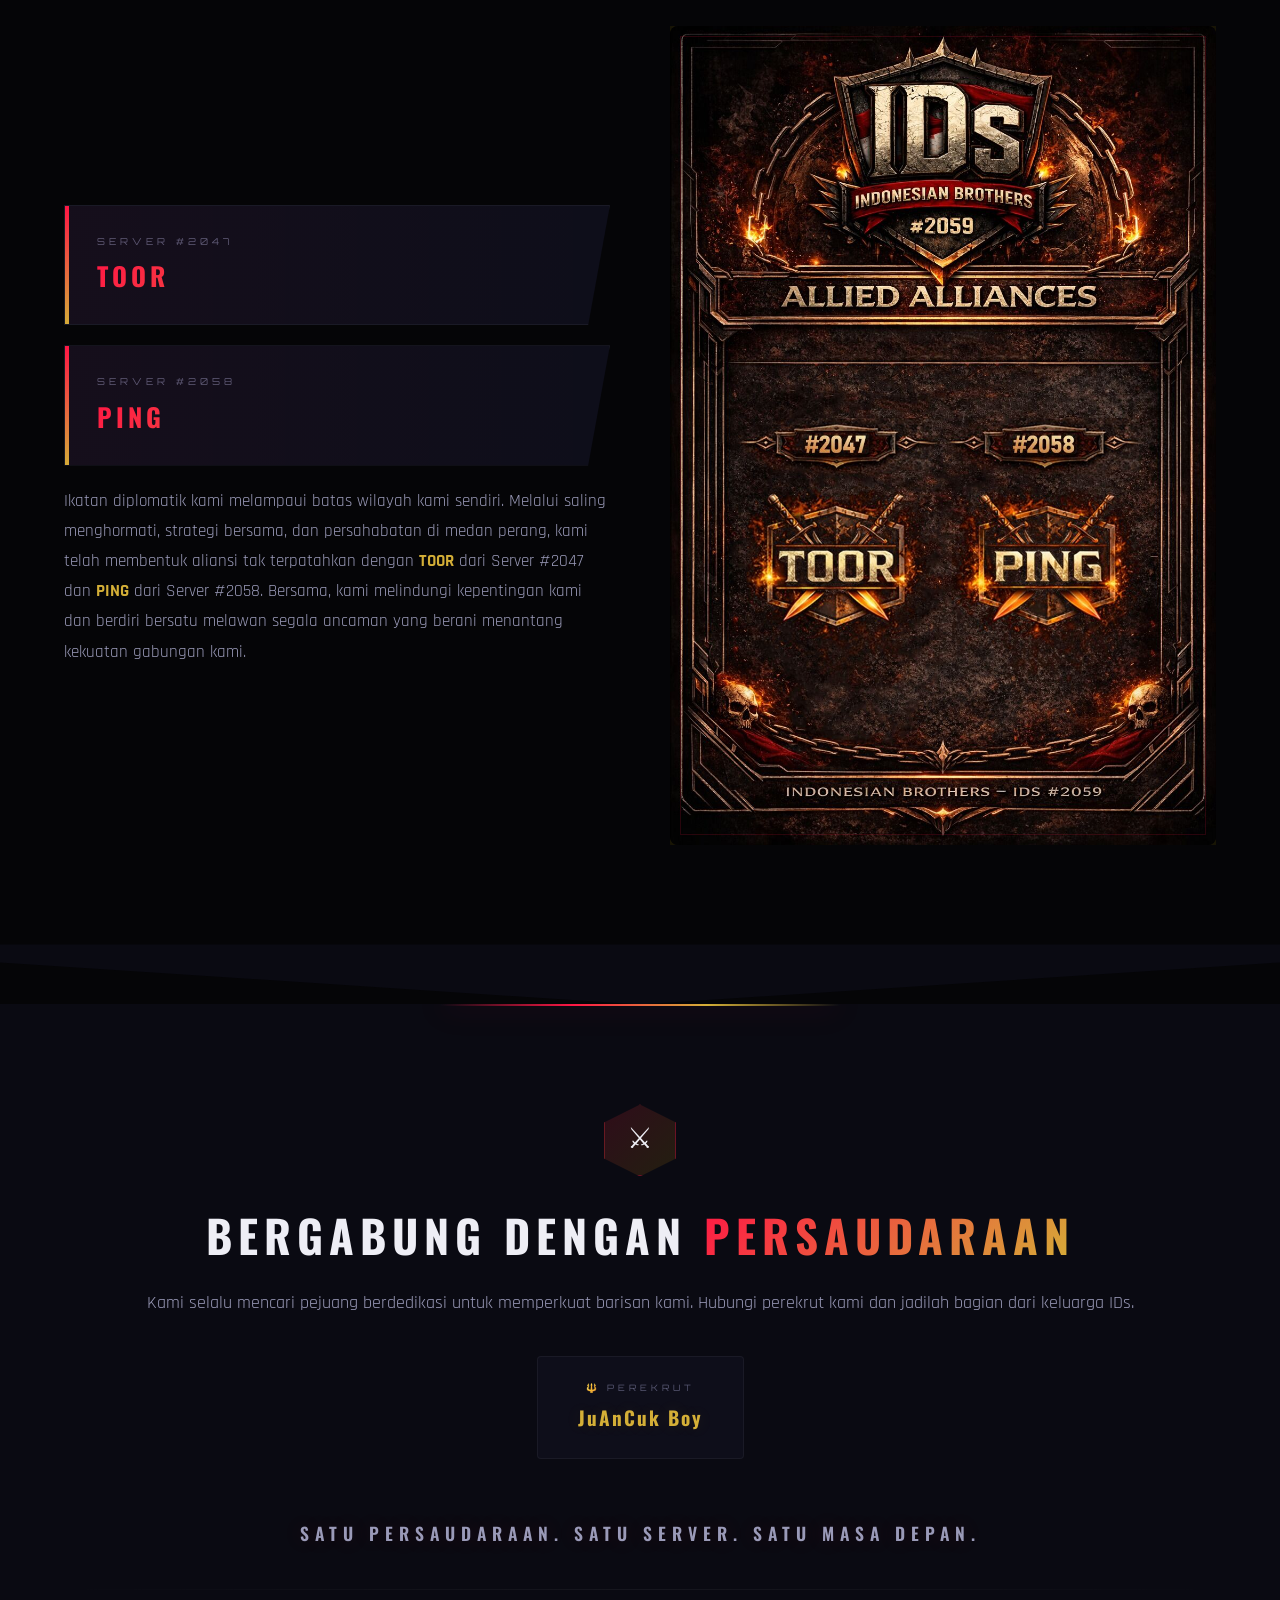
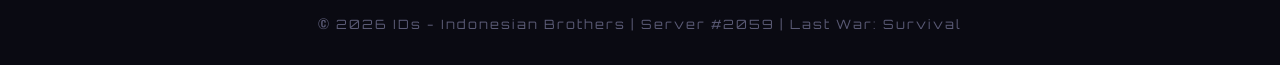
==== commit 08a155d4: "Add Bahasa Indonesia as default language (17 languages total)" ====
--- a/index.html
+++ b/index.html
@@ -43,11 +43,11 @@
         <li class="nav-lang-item">
           <button class="nav-lang-btn" id="lang-toggle">
             <span class="lang-globe">🌐</span>
-            <span class="lang-current" id="lang-current">Indonesia (Original)</span>
+            <span class="lang-current" id="lang-current">Indonesia</span>
             <span class="lang-arrow">▾</span>
           </button>
           <div class="nav-lang-dropdown" id="lang-dropdown">
-            <button class="lang-option active" data-lang="">🇮🇩 Indonesia (Original)</button>
+            <button class="lang-option active" data-lang="id">🇮🇩 Indonesia</button>
             <button class="lang-option" data-lang="en">🇬🇧 English</button>
             <button class="lang-option" data-lang="zh-CN">🇨🇳 简体中文</button>
             <button class="lang-option" data-lang="zh-TW">🇹🇼 繁體中文</button>
--- a/styles.css
+++ b/styles.css
@@ -233,17 +233,17 @@
 
 .nav-links {
   display: flex;
-  gap: 32px;
+  gap: 20px;
   align-items: center;
 }
 
 .nav-link {
   font-family: var(--font-heading);
-  font-size: 0.85rem;
+  font-size: 0.8rem;
   font-weight: 600;
   color: var(--text-secondary);
   text-transform: uppercase;
-  letter-spacing: 3px;
+  letter-spacing: 1.5px;
   transition: all var(--transition-fast);
   position: relative;
   padding: 6px 0;
@@ -1663,7 +1663,7 @@
   }
 }
 
-@media (max-width: 768px) {
+@media (max-width: 992px) {
   .nav-links {
     position: fixed;
     top: 0;
@@ -4177,14 +4177,26 @@
   font-weight: 600;
 }
 
-/* Desktop: show language selector in navbar */
-@media (min-width: 769px) {
+/* Desktop: show only globe icon, compact */
+@media (min-width: 993px) {
   .nav-lang-item {
-    margin-left: 12px;
+    margin-left: 4px;
   }
   .nav-lang-btn {
-    padding: 6px 12px;
+    padding: 6px 10px;
     font-size: 0.88rem;
+    gap: 4px;
+    background: transparent;
+    border: 1px solid rgba(255, 255, 255, 0.08);
+  }
+  .nav-lang-btn .lang-current {
+    display: none;
+  }
+  .nav-lang-btn .lang-arrow {
+    display: none;
+  }
+  .nav-lang-btn .lang-globe {
+    font-size: 1.3em;
   }
   .nav-lang-dropdown {
     bottom: auto;
@@ -4196,12 +4208,18 @@
   }
 }
 
-/* Mobile: adjust for burger menu */
-@media (max-width: 768px) {
+/* Mobile/Tablet: adjust for burger menu */
+@media (max-width: 992px) {
   .nav-lang-item {
     padding: 8px 0;
     border-top: 1px solid rgba(255, 255, 255, 0.06);
     margin-top: 8px;
+  }
+  .nav-lang-btn .lang-current {
+    display: inline;
+  }
+  .nav-lang-btn .lang-arrow {
+    display: inline;
   }
   .nav-lang-dropdown {
     position: relative;
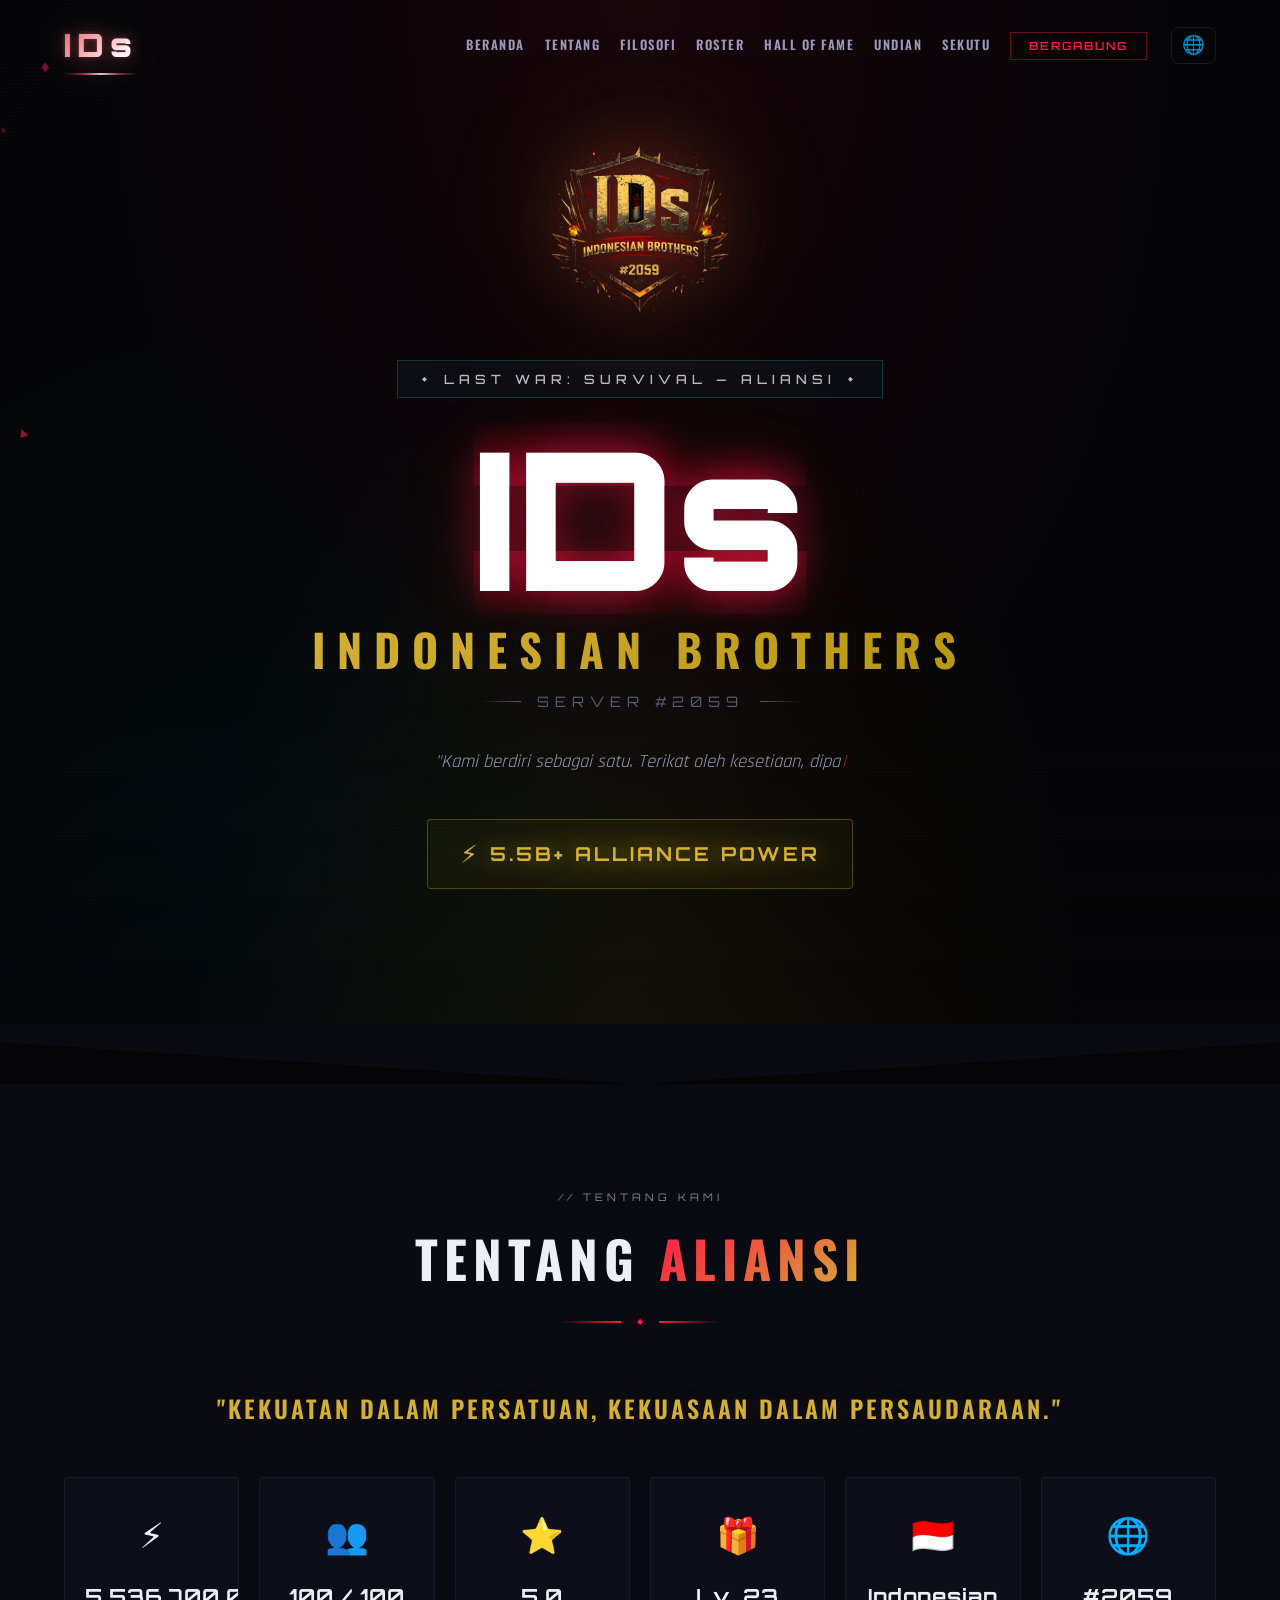
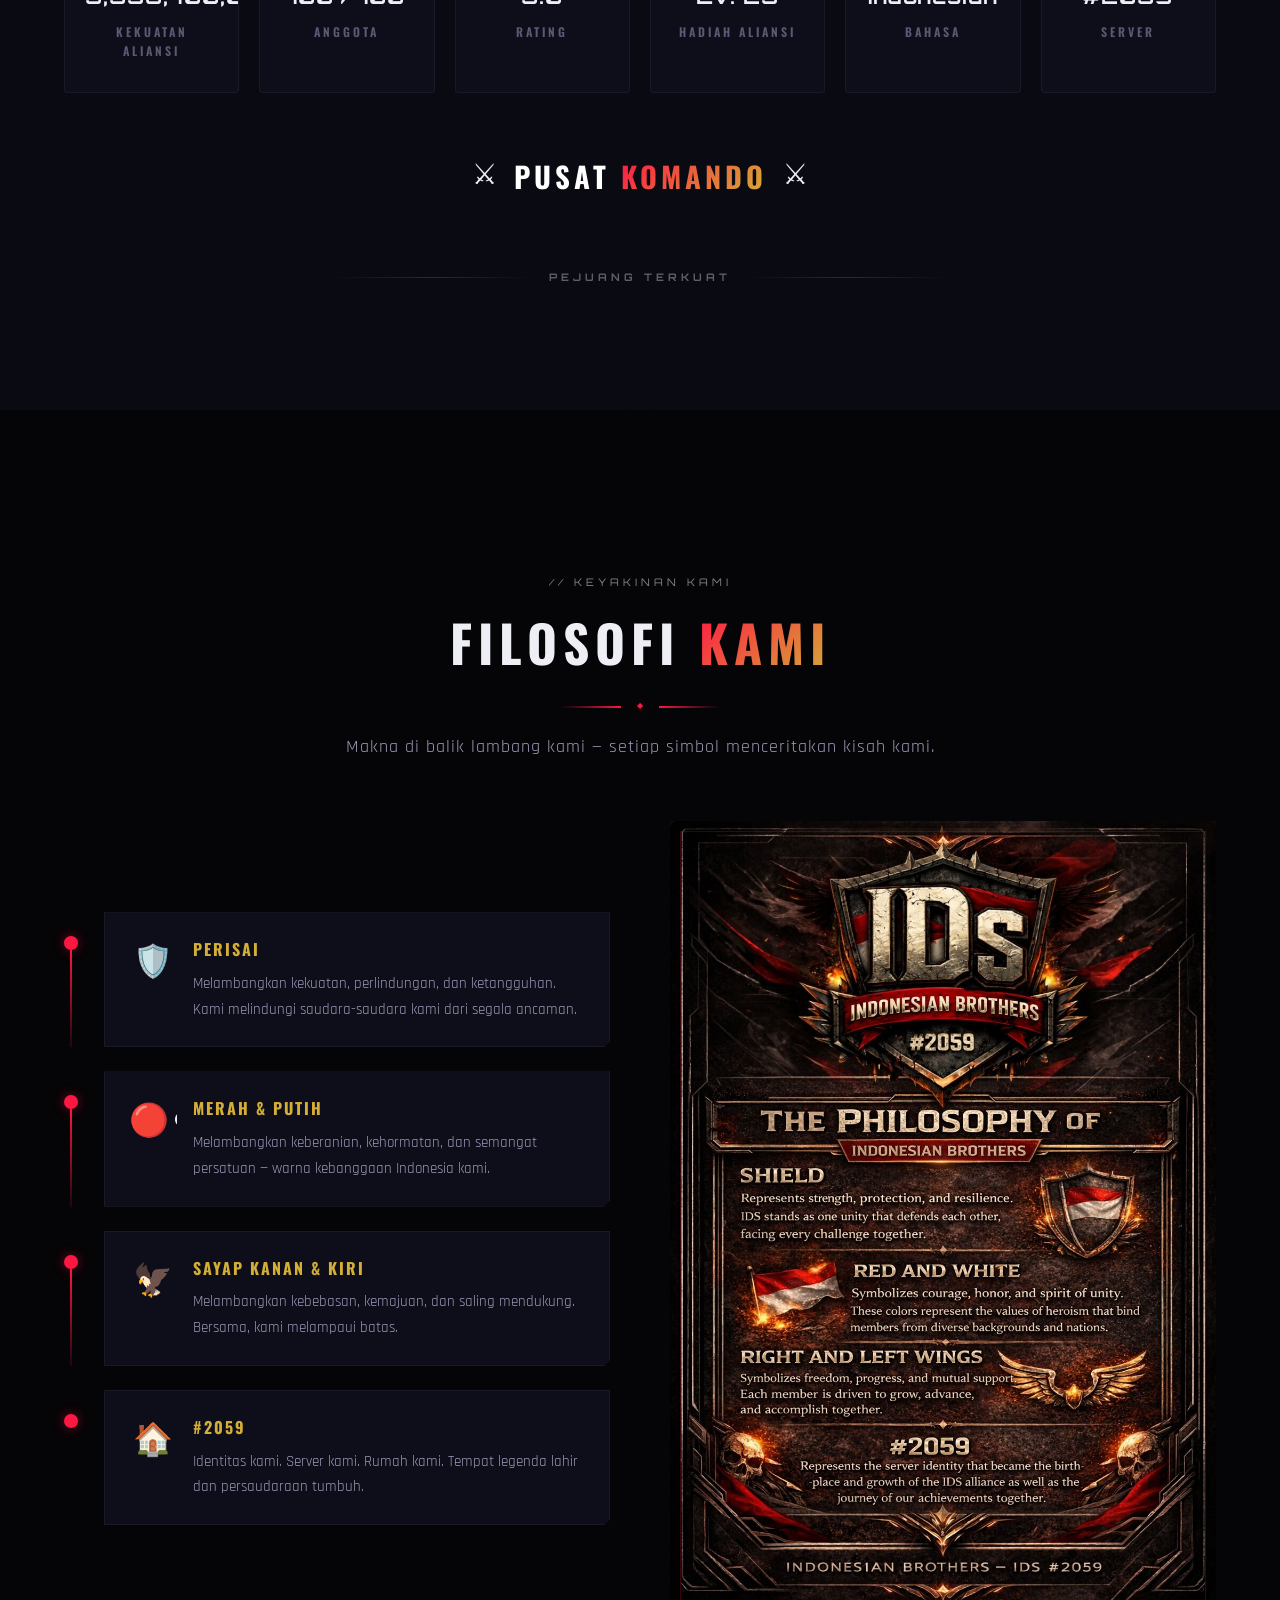
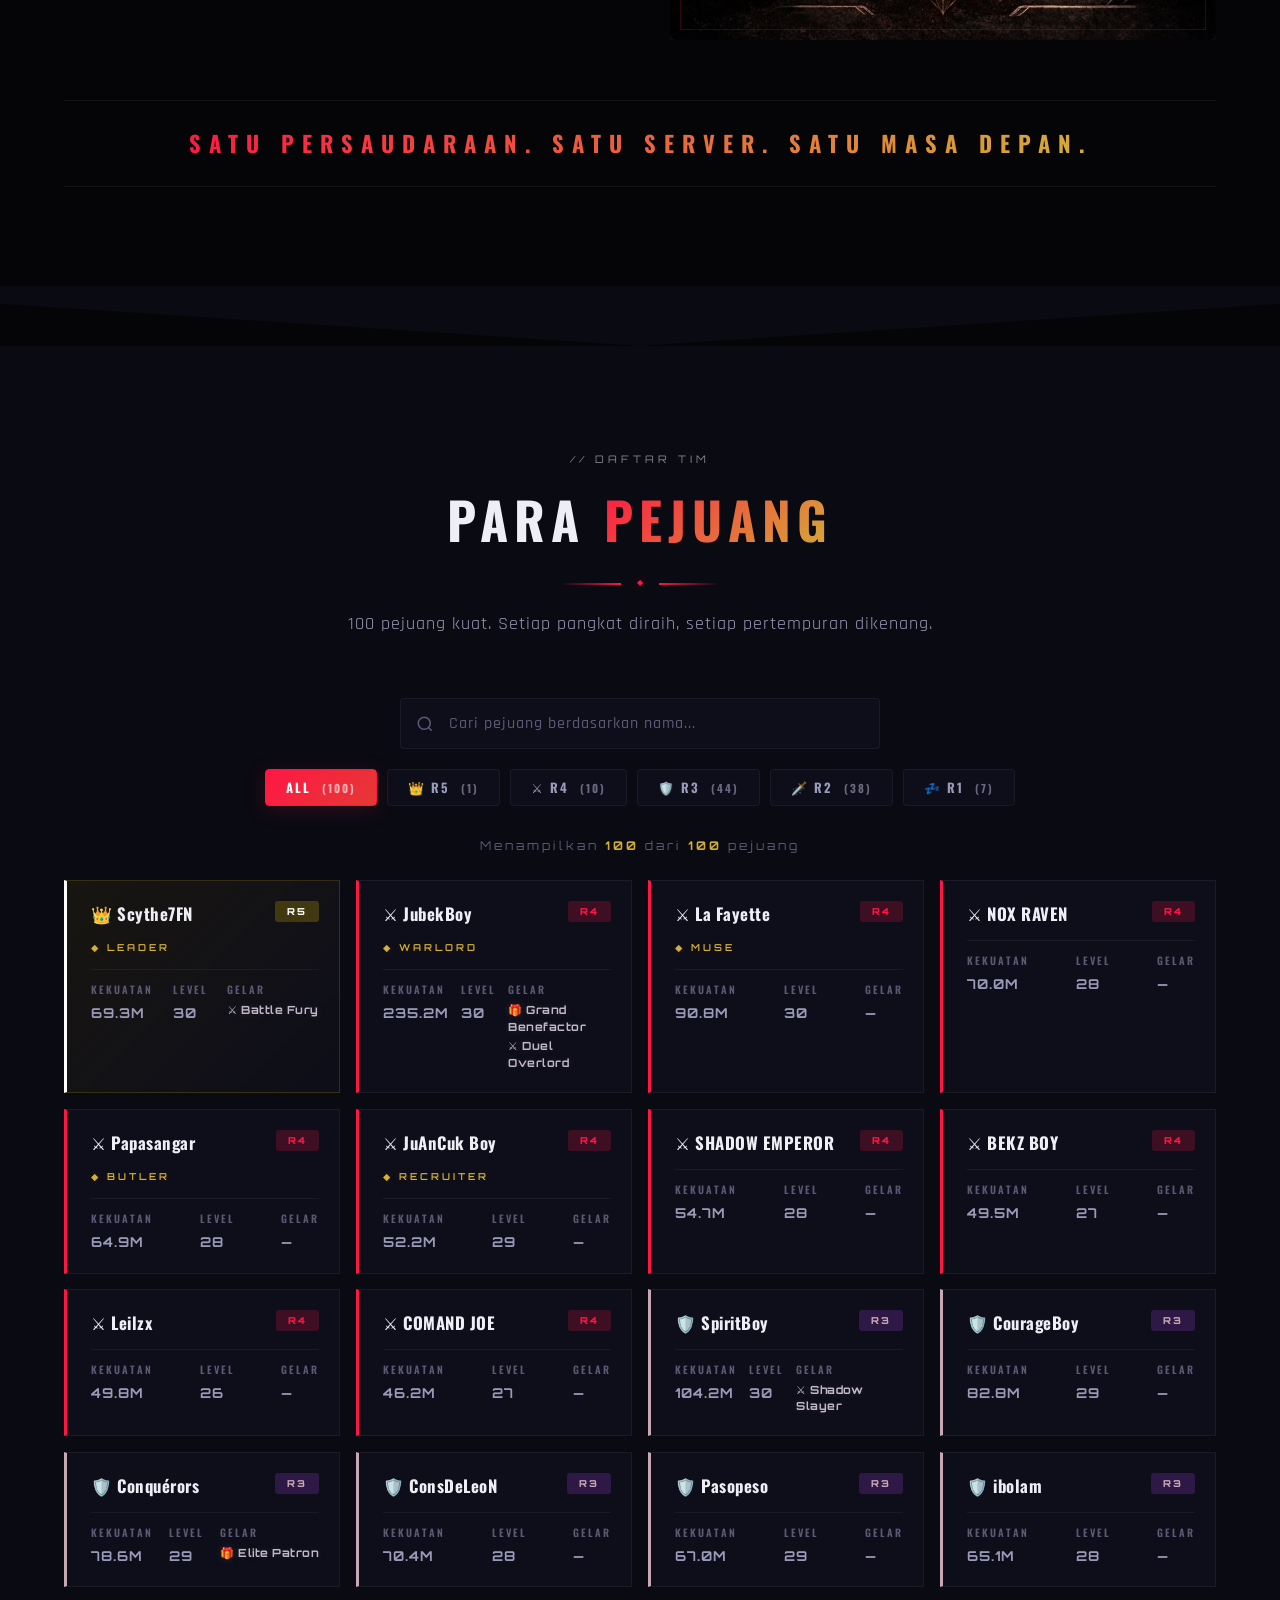
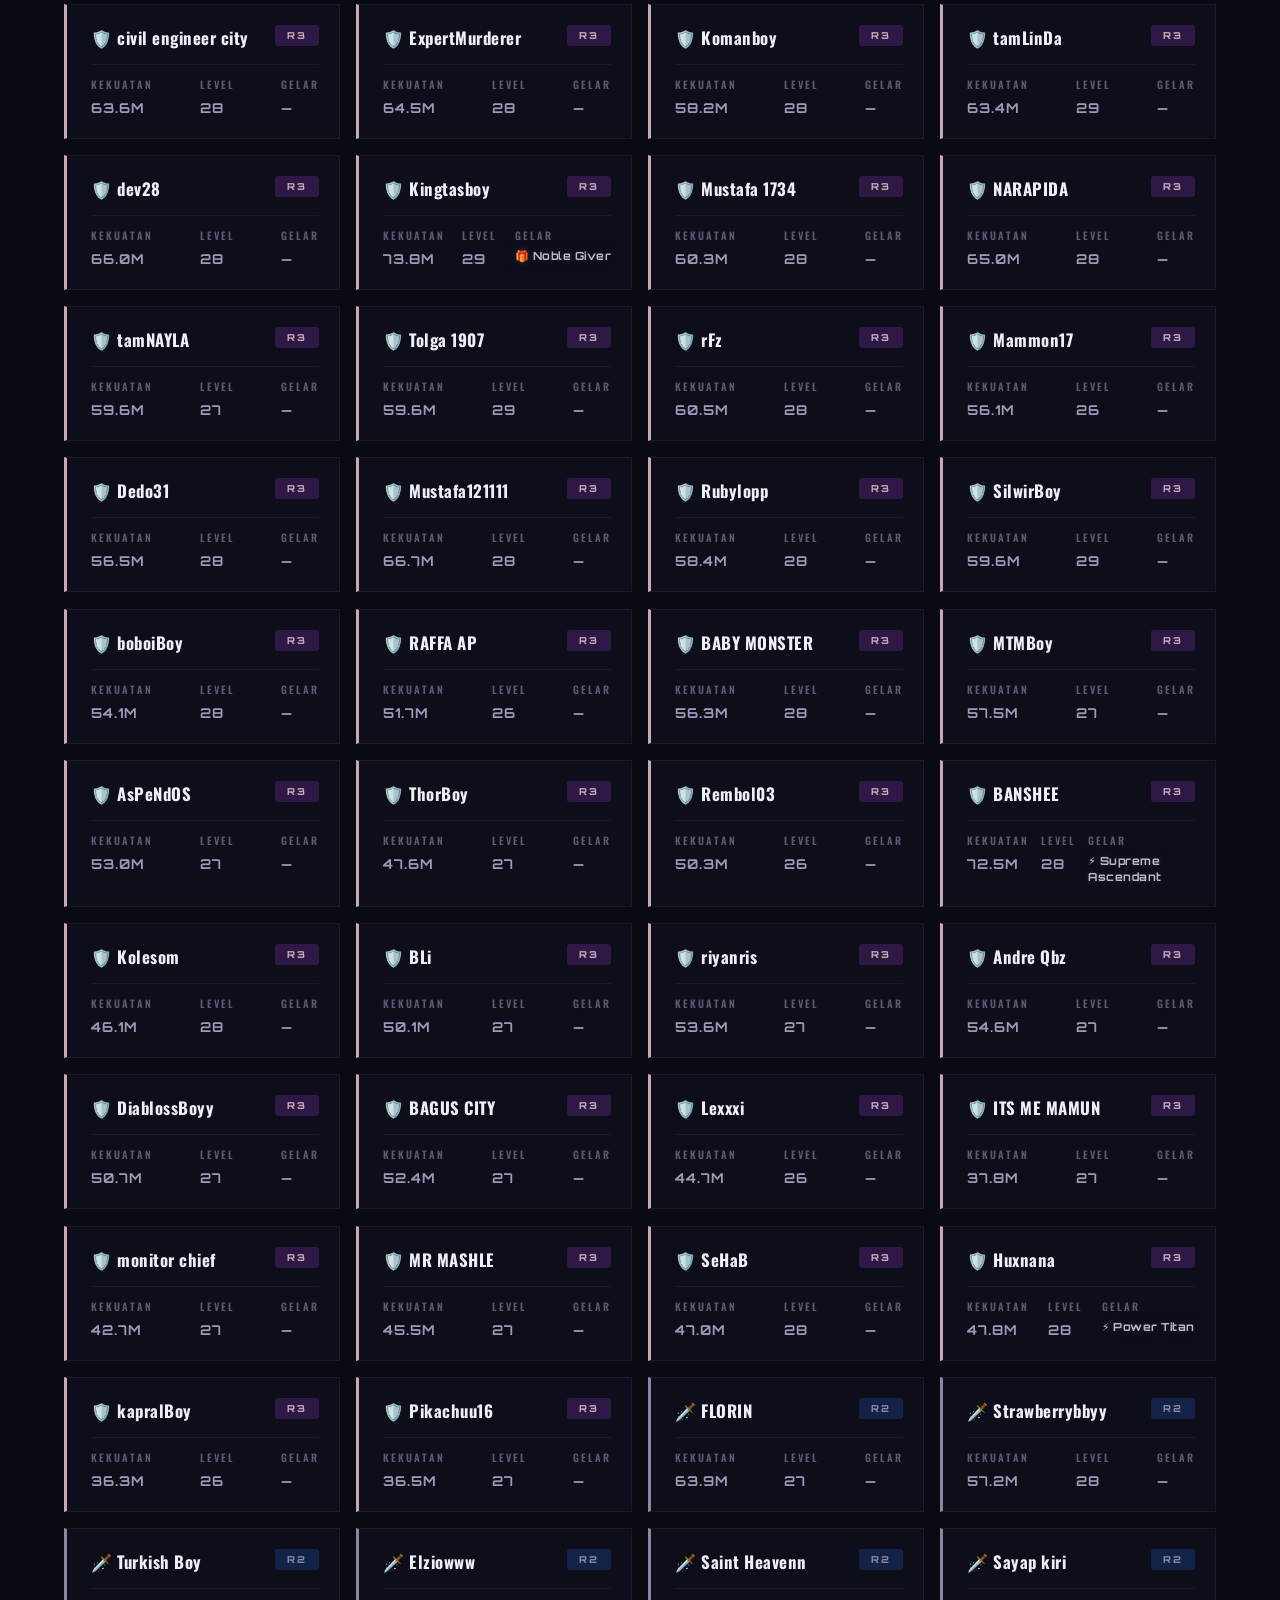
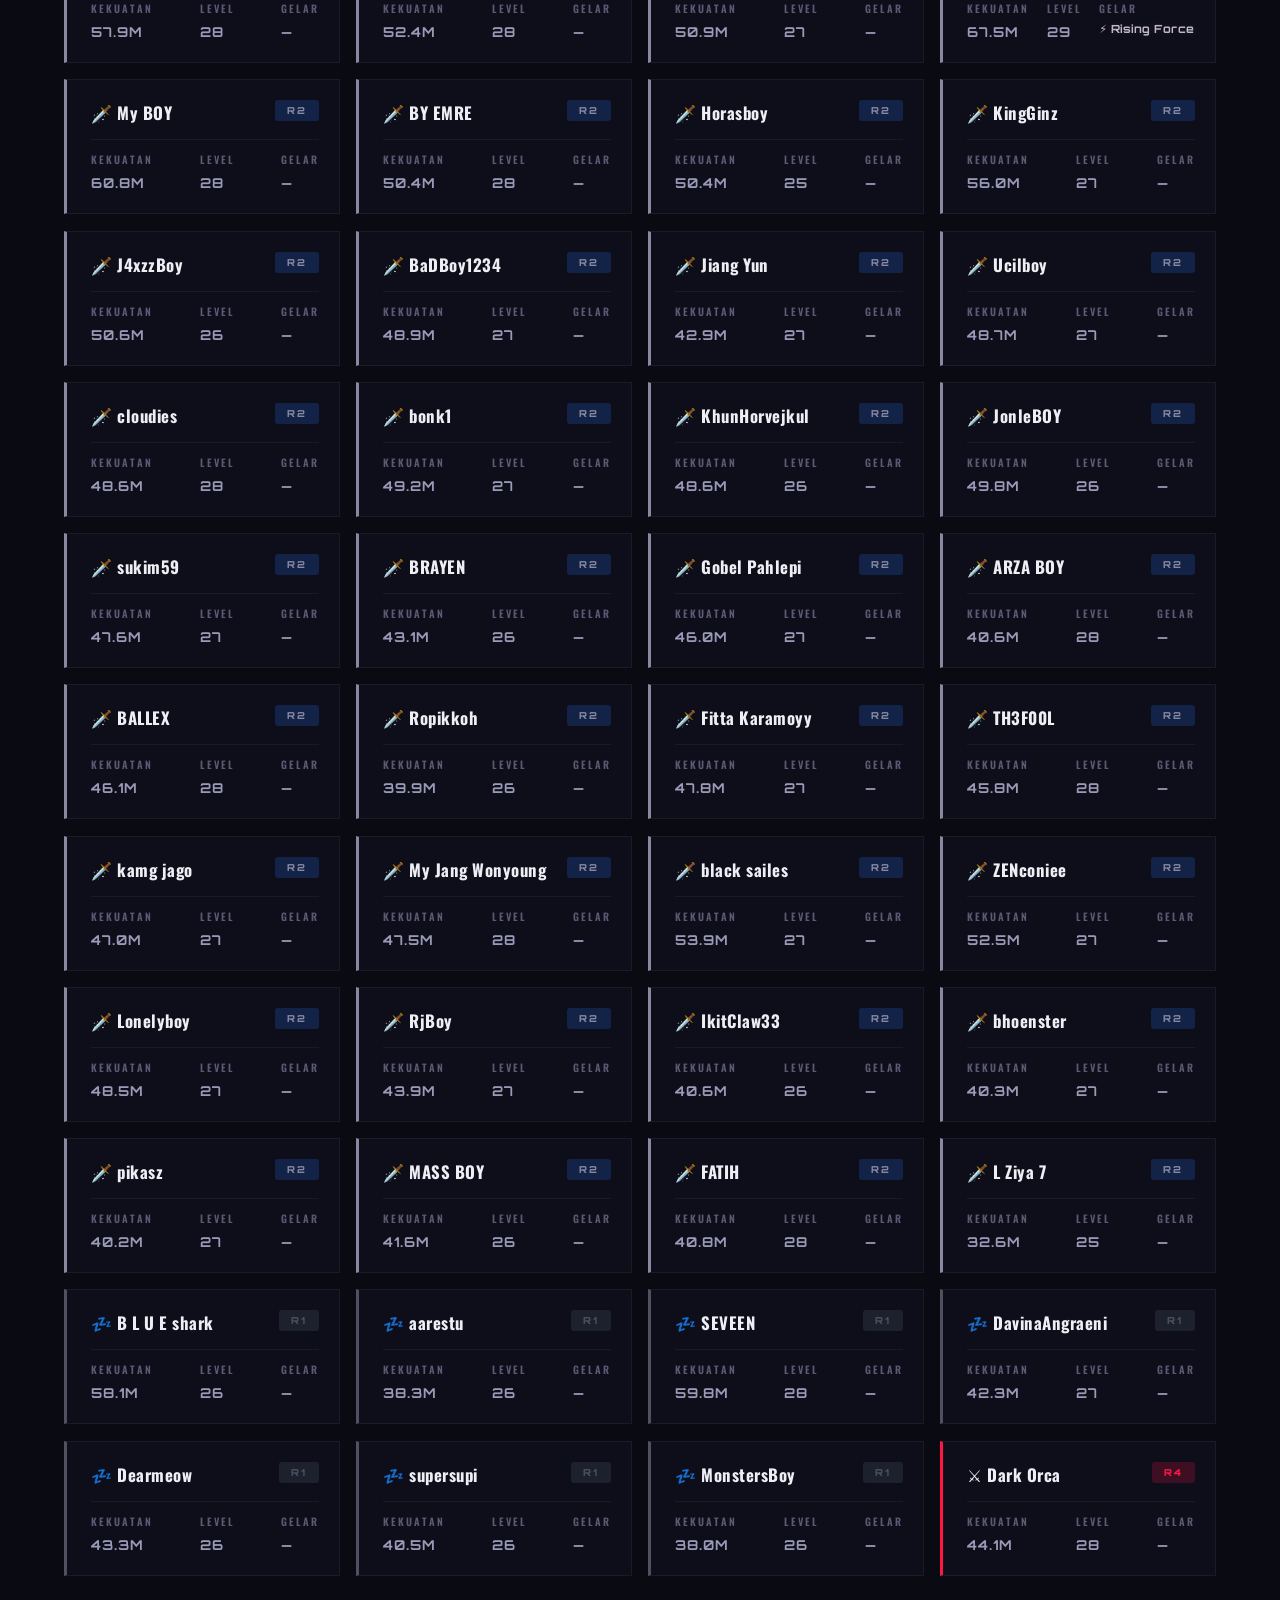
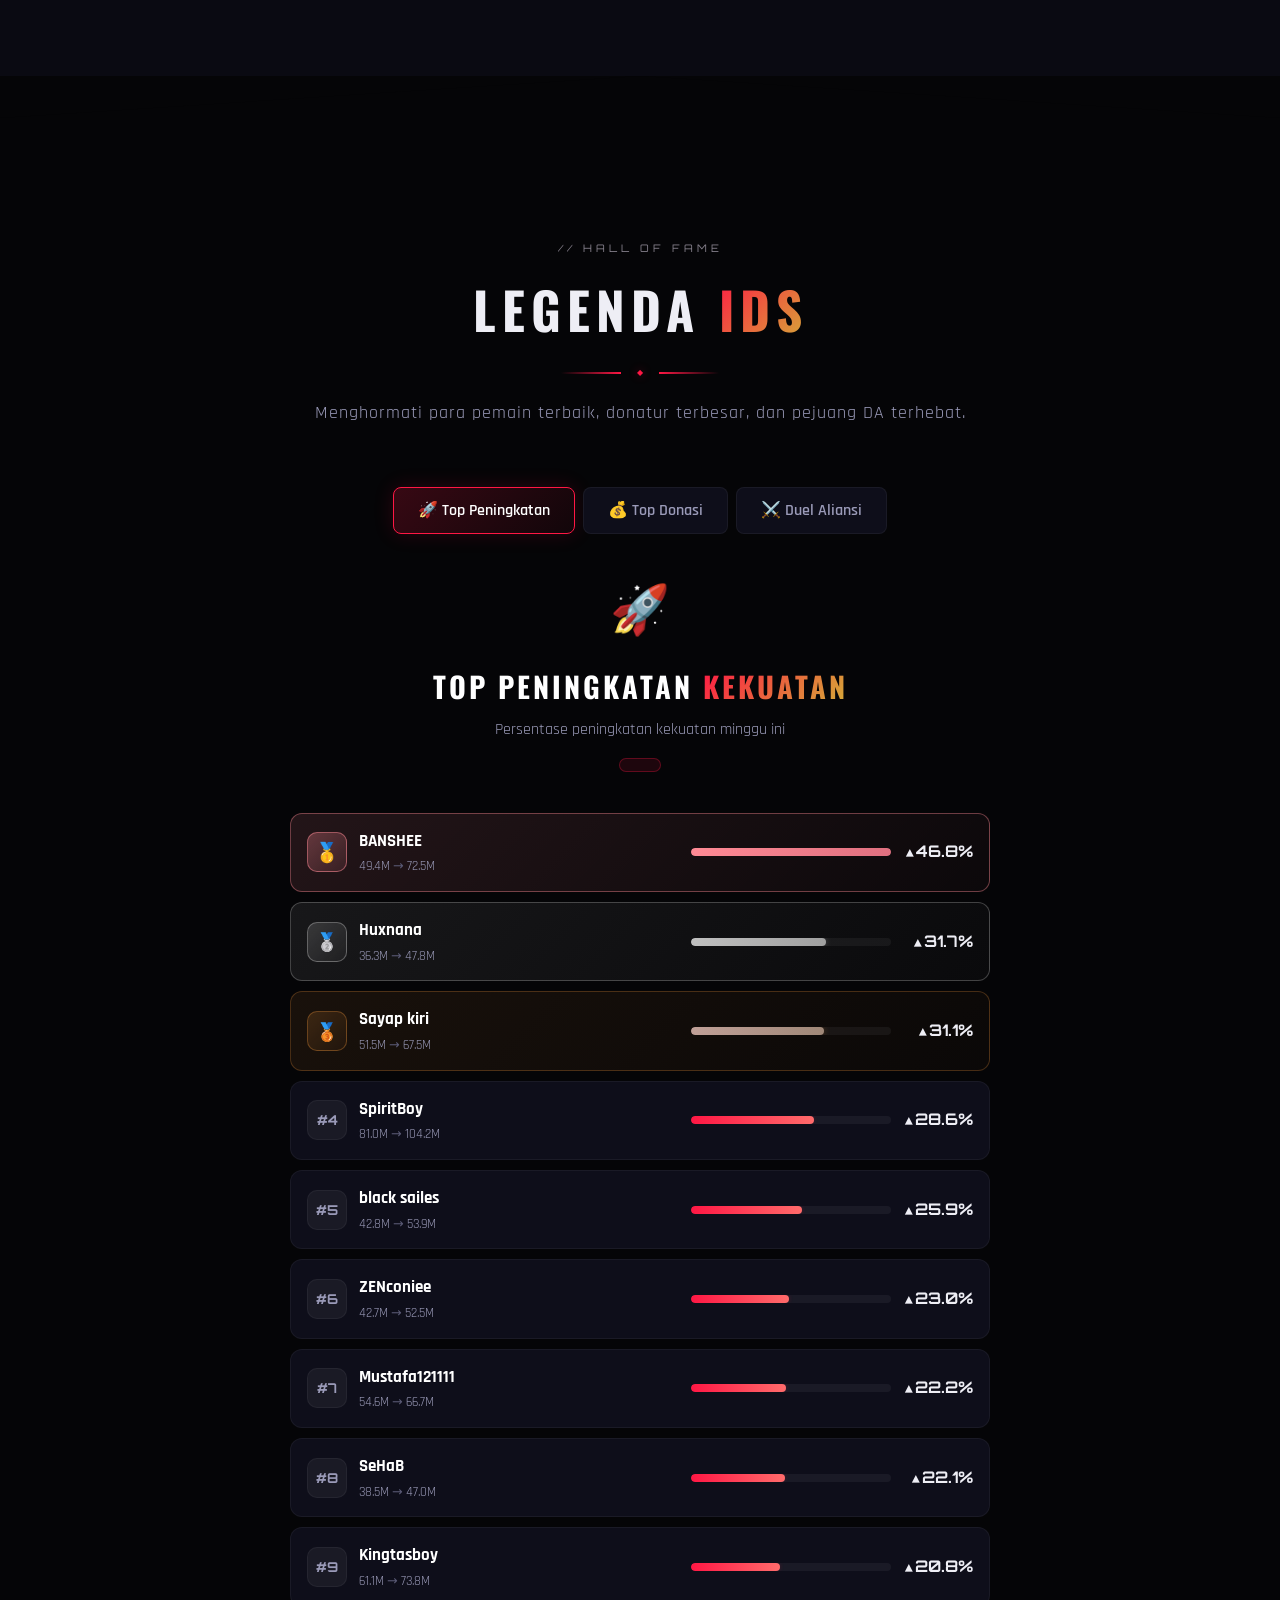
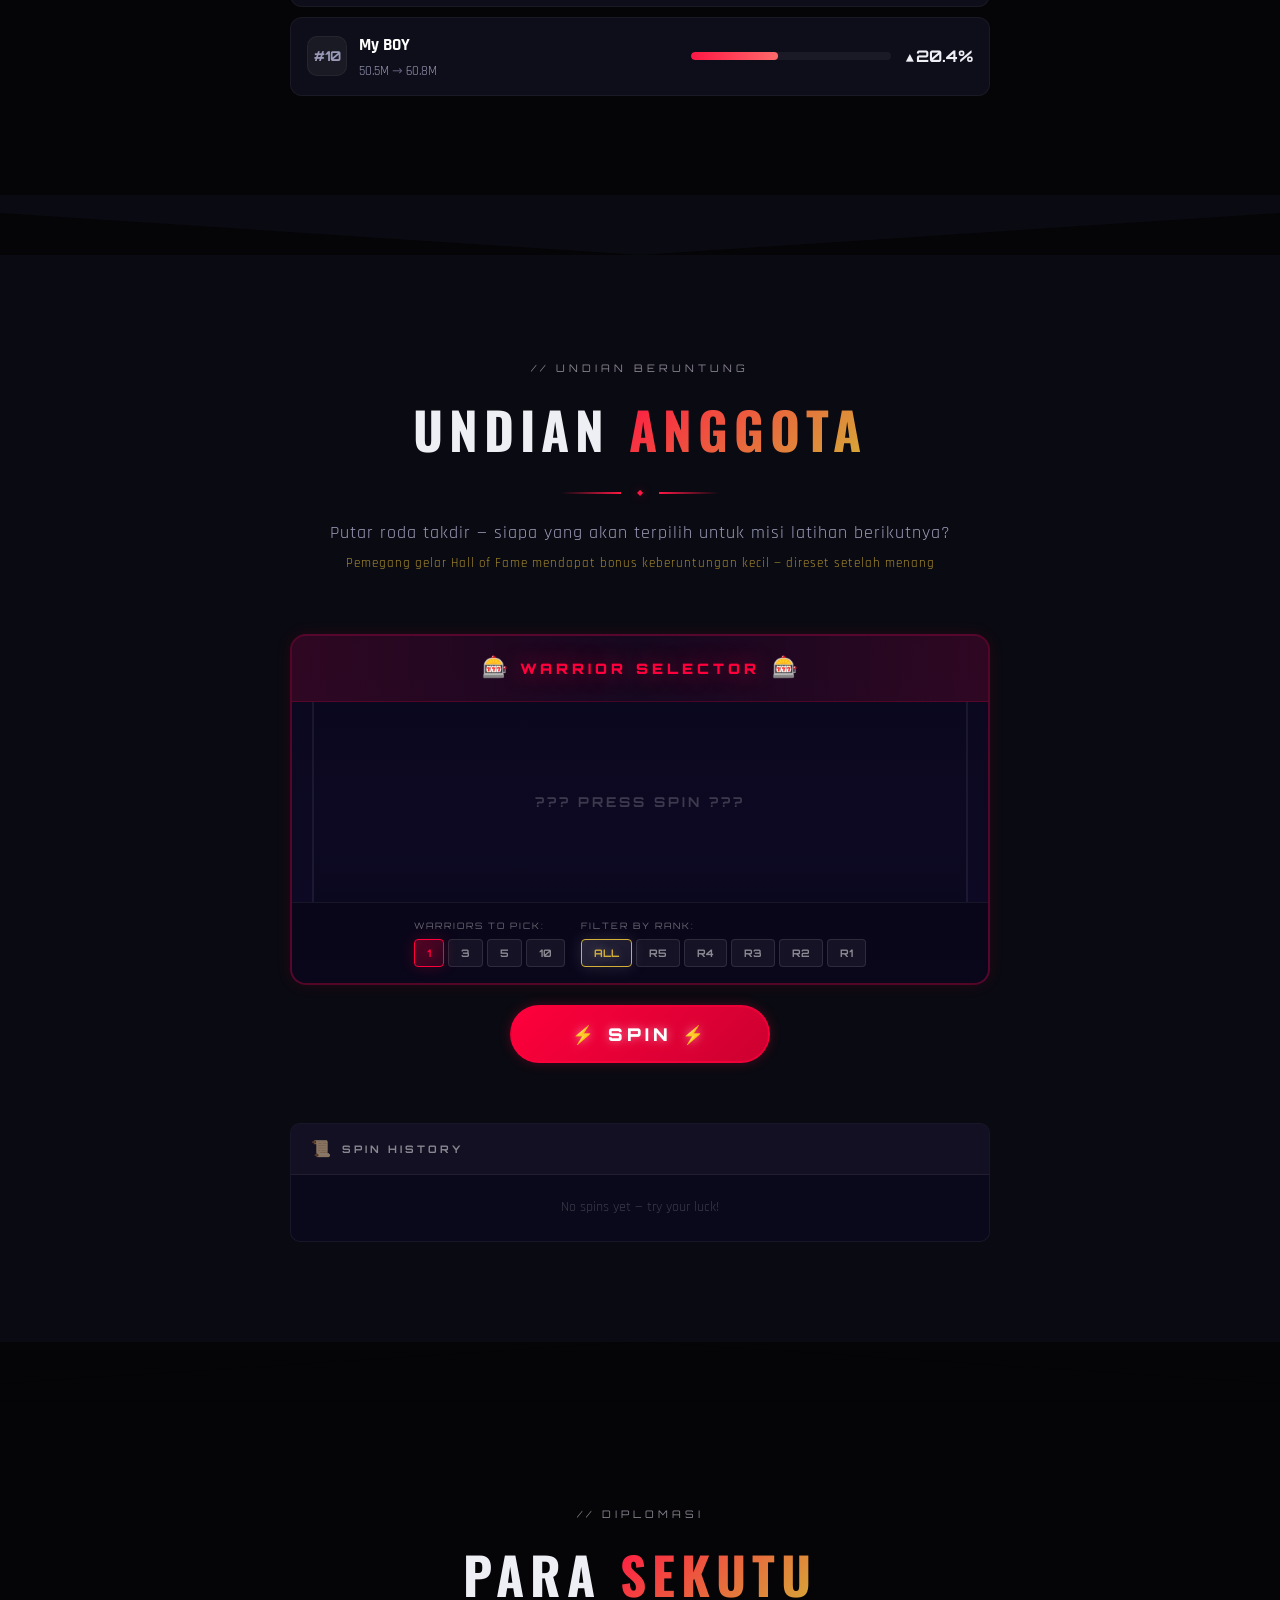
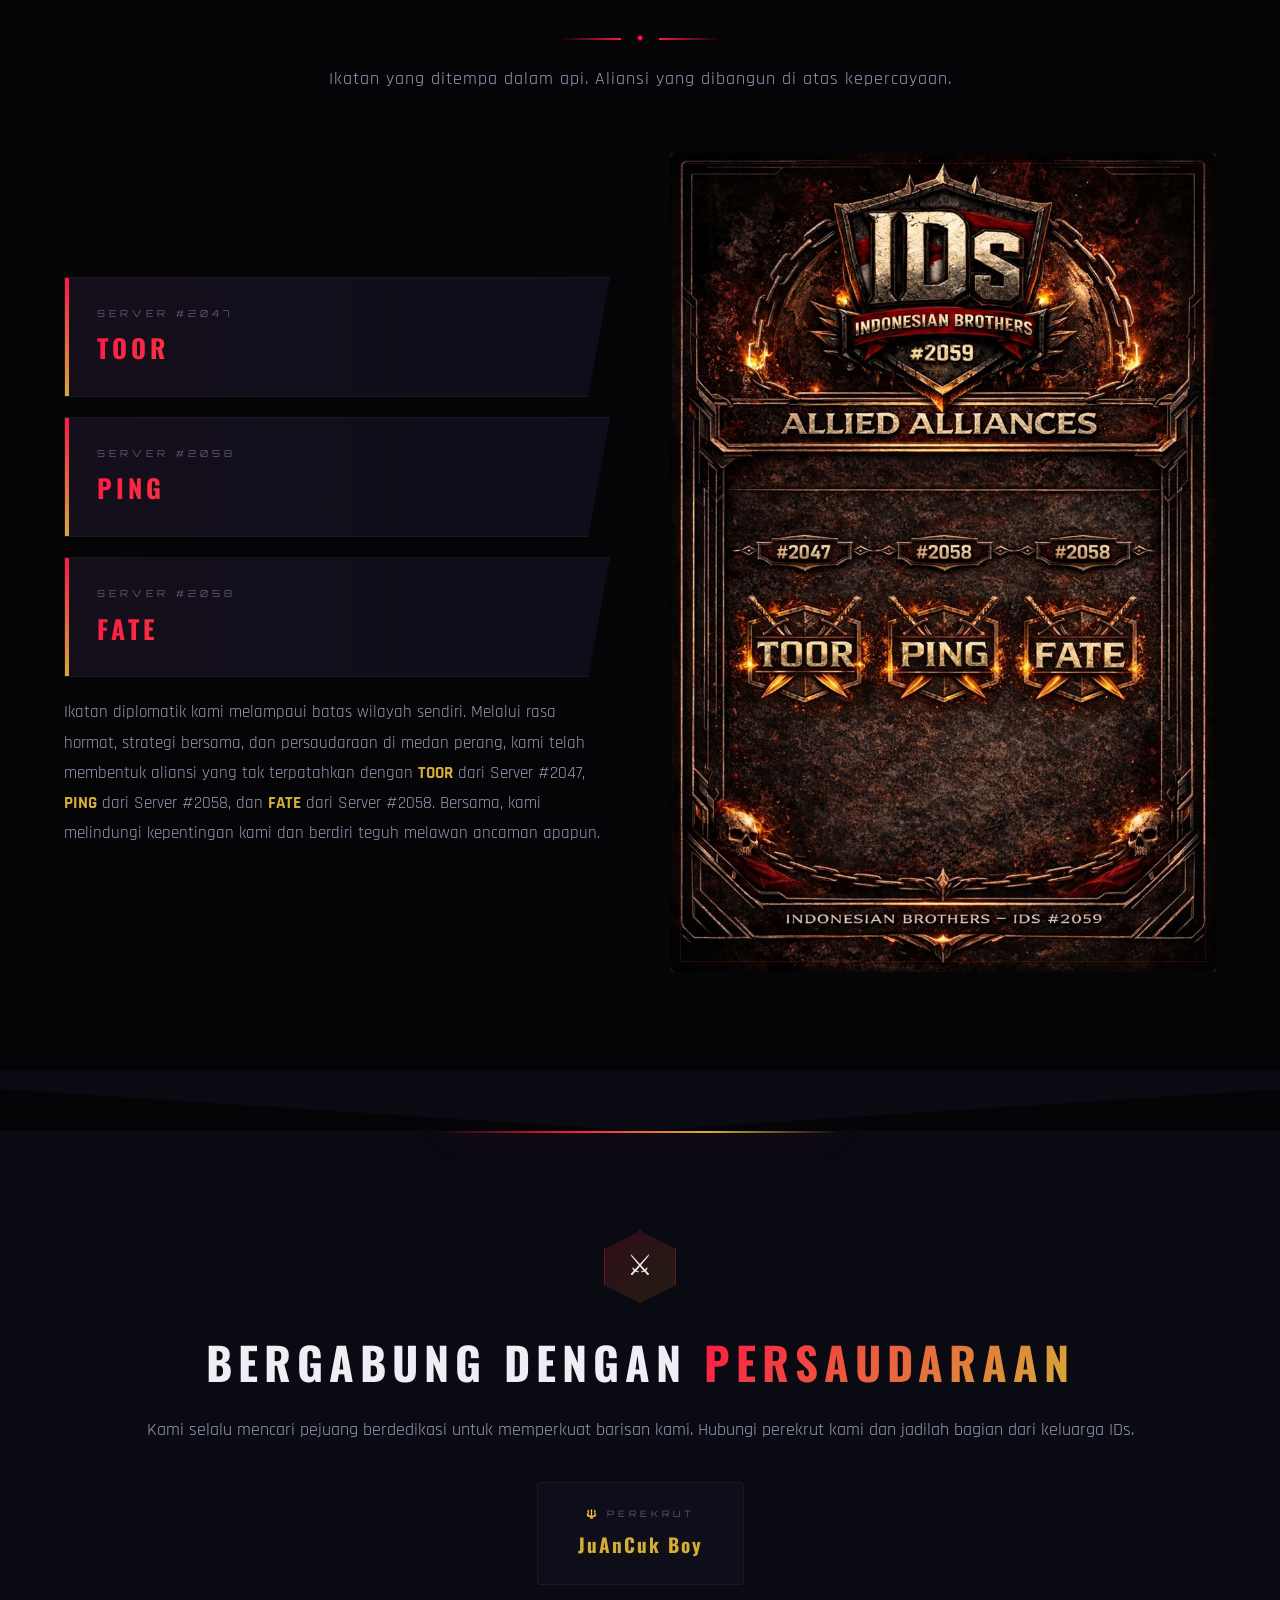
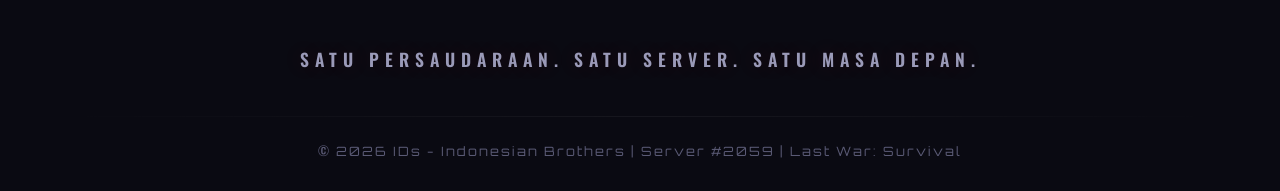
==== commit 603249de: "Add FATE alliance, update allies image & translations for all 17 languages" ====
--- a/index.html
+++ b/index.html
@@ -532,16 +532,24 @@
             </div>
             <div class="ally-banner-glow"></div>
           </div>
+          <div class="ally-banner">
+            <div class="ally-banner-accent"></div>
+            <div class="ally-banner-content">
+              <div class="ally-server notranslate">SERVER #2058</div>
+              <div class="ally-name notranslate">FATE</div>
+            </div>
+            <div class="ally-banner-glow"></div>
+          </div>
           <p class="allies-description" data-i18n="allies_description">
             Our diplomatic bonds extend beyond our own borders. Through mutual respect, shared strategies,
             and battlefield camaraderie, we have formed unbreakable alliances with <strong>TOOR</strong> from
-            Server #2047 and <strong>PING</strong> from Server #2058. Together, we protect our interests and
-            stand united against any threat that dares challenge our combined strength.
+            Server #2047, <strong>PING</strong> from Server #2058, and <strong>FATE</strong> from Server #2058.
+            Together, we protect our interests and stand united against any threat that dares challenge our combined strength.
           </p>
         </div>
         <div class="allies-image reveal-right">
           <div class="allies-frame">
-            <img src="assets/alliance-detail.jpeg" alt="IDs Allied Alliances - TOOR #2047 & PING #2058" loading="lazy">
+            <img src="assets/alliance-detail.jpeg" alt="IDs Allied Alliances - TOOR #2047, PING #2058 & FATE #2058" loading="lazy">
             <div class="allies-frame-border"></div>
           </div>
         </div>
